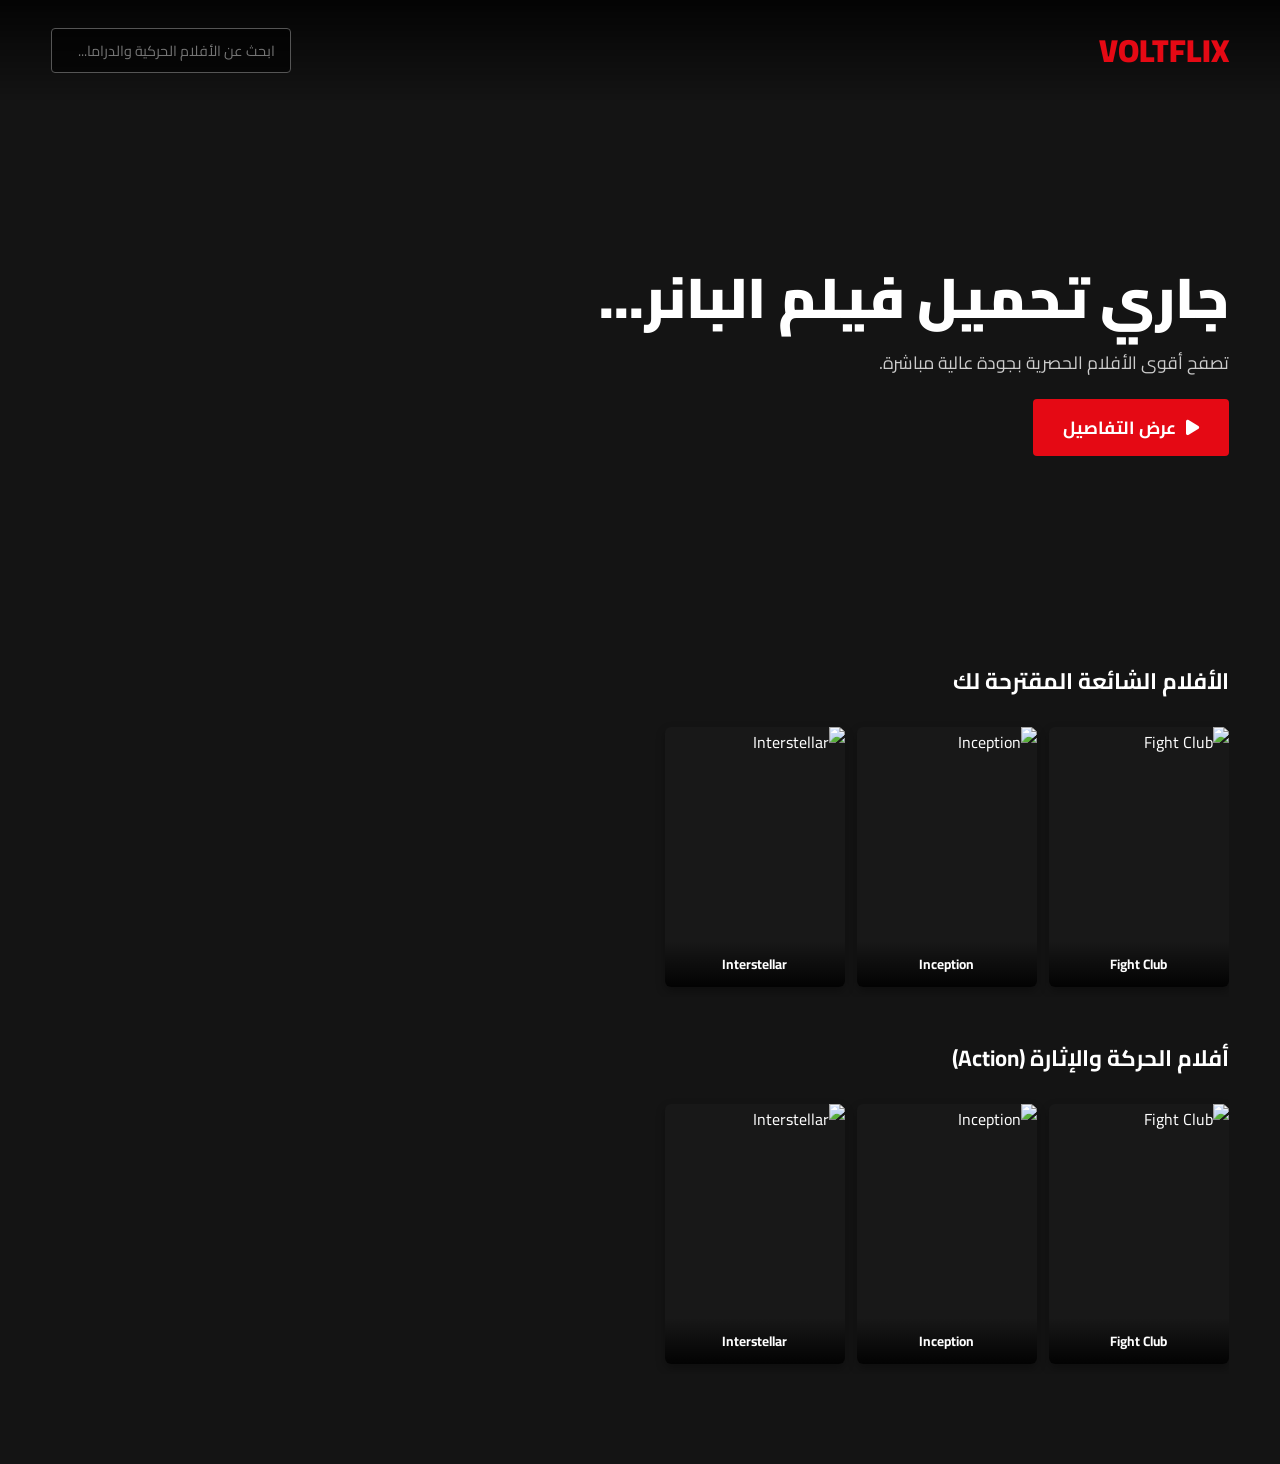
==== index.html @ 2f5c9cc7 "index.html" ====
<!DOCTYPE html>
<html lang="ar" dir="rtl">
<head>
    <meta charset="UTF-8">
    <meta name="viewport" content="width=device-width, initial-scale=1.0">
    <title>VoltFlix | منصة الترفيه الأولى</title>
    <link rel="icon" type="image/png" href="https://img.icons8.com/fluent/48/000000/movie-projector.png">
    
    <link rel="preconnect" href="https://fonts.googleapis.com">
    <link rel="preconnect" href="https://fonts.gstatic.com" crossorigin>
    <link href="https://fonts.googleapis.com/css2?family=Cairo:wght@400;700;900&display=swap" rel="stylesheet">
    <link rel="stylesheet" href="https://cdnjs.cloudflare.com/ajax/libs/font-awesome/6.4.0/css/all.min.css">

    <style>
        :root {
            --primary: #E50914;
            --main-bg: #141414;
            --card-bg: #181818;
        }

        * { box-sizing: border-box; margin: 0; padding: 0; font-family: 'Cairo', sans-serif; }
        body { background-color: var(--main-bg); color: #fff; overflow-x: hidden; }

        /* سبلش سكرين حقيقية سريعة */
        #splash {
            position: fixed; top: 0; left: 0; width: 100%; height: 100vh;
            background: #000; z-index: 9999; display: flex; flex-direction: column;
            justify-content: center; align-items: center; transition: opacity 0.4s;
        }
        .splash-title { color: var(--primary); font-size: 4rem; font-weight: 900; letter-spacing: 3px; }

        /* الهيدر */
        header {
            position: fixed; top: 0; left: 0; width: 100%; padding: 20px 4%;
            display: flex; justify-content: space-between; align-items: center; z-index: 1000;
            background: linear-gradient(to bottom, rgba(0,0,0,0.8), transparent);
        }
        .logo { color: var(--primary); font-size: 2rem; font-weight: 900; text-decoration: none; }
        
        .search-wrapper { position: relative; }
        .search-wrapper input {
            background: rgba(0,0,0,0.6); border: 1px solid #555; padding: 8px 15px;
            color: #fff; border-radius: 4px; outline: none; width: 240px; font-size: 0.9rem;
        }

        /* البانر العلوي الضخم */
        .hero-banner {
            height: 80vh; position: relative; background-size: cover; background-position: center;
            display: flex; align-items: center; padding: 0 4%;
        }
        .hero-banner::before {
            content: ""; position: absolute; top:0; left:0; width:100%; height:100%;
            background: linear-gradient(to right, rgba(20,20,20,0.9) 30%, transparent 100%),
                        linear-gradient(to top, var(--main-bg) 0%, transparent 40%);
        }
        .hero-text { position: relative; z-index: 10; max-width: 650px; }
        .hero-text h1 { font-size: 3.5rem; font-weight: 900; margin-bottom: 15px; line-height: 1.2; }
        .hero-text p { font-size: 1.1rem; color: #ccc; margin-bottom: 20px; }

        /* صفوف الأفلام الانزلاقية (شغل نتفليكس الحقيقي) */
        .content-area { padding: 0 4% 50px 4%; margin-top: -60px; position: relative; z-index: 100; }
        .row-container { margin-bottom: 40px; }
        .row-container h2 { font-size: 1.4rem; margin-bottom: 15px; font-weight: 700; }
        
        .slider-box {
            display: flex; gap: 12px; overflow-x: auto; padding: 10px 0;
            scroll-behavior: smooth;
        }
        .slider-box::-webkit-scrollbar { height: 6px; }
        .slider-box::-webkit-scrollbar-thumb { background: #333; border-radius: 10px; }
        
        .movie-poster {
            min-width: 180px; width: 180px; height: 260px; background: var(--card-bg);
            border-radius: 6px; overflow: hidden; cursor: pointer; transition: transform 0.3s;
            position: relative; box-shadow: 0 4px 10px rgba(0,0,0,0.3);
        }
        .movie-poster:hover { transform: scale(1.06); z-index: 10; }
        .movie-poster img { width: 100%; height: 100%; object-fit: cover; }
        .movie-title-overlay {
            position: absolute; bottom: 0; left: 0; width: 100%; padding: 10px;
            background: linear-gradient(to top, rgba(0,0,0,0.9), transparent);
            font-size: 0.85rem; font-weight: bold; text-align: center;
        }

        /* كارت العرض والمشغل (Modal) */
        .netflix-modal {
            position: fixed; top: 0; left: 0; width: 100%; height: 100vh;
            background: rgba(0,0,0,0.9); z-index: 5000; display: none;
            justify-content: center; align-items: center; padding: 20px;
        }
        .modal-card {
            background: var(--card-bg); width: 100%; max-width: 850px;
            border-radius: 8px; overflow: hidden; position: relative; max-height: 90vh; overflow-y: auto;
        }
        .close-btn {
            position: absolute; top: 15px; right: 15px; background: #000; color: #fff;
            border: none; width: 35px; height: 35px; border-radius: 50%; cursor: pointer; z-index: 200;
        }
        
        /* مكان المشغل السحري */
        .player-frame-wrapper {
            width: 100%; height: 450px; background: #000; display: none;
        }
        .player-frame-wrapper iframe { width: 100%; height: 100%; border: none; }

        .modal-backdrop-img { height: 350px; background-size: cover; background-position: center; position: relative; }
        .modal-backdrop-img::before {
            content: ""; position: absolute; top: 0; left: 0; width: 100%; height: 100%;
            background: linear-gradient(to top, var(--card-bg), transparent);
        }

        .modal-details { padding: 30px; }
        .modal-details h2 { font-size: 2rem; margin-bottom: 15px; }
        .modal-details p { color: #bbb; line-height: 1.6; margin-bottom: 20px; }
        
        .play-now-btn {
            background: var(--primary); color: #fff; border: none; padding: 12px 30px;
            font-size: 1.1rem; font-weight: bold; border-radius: 4px; cursor: pointer; display: inline-flex; align-items: center; gap: 10px;
        }
        .play-now-btn:hover { background: #b80710; }

        #search-screen { display: none; padding: 100px 4% 50px 4%; }
        .search-grid { display: grid; grid-template-columns: repeat(auto-fill, minmax(180px, 1fr)); gap: 15px; }
    </style>
</head>
<body>

    <!-- السبلش سكرين -->
    <div id="splash">
        <div class="splash-title">VOLTFLIX</div>
    </div>

    <!-- الهيدر -->
    <header>
        <a href="#" class="logo" onclick="window.location.reload()">VOLTFLIX</a>
        <div class="search-wrapper">
            <input type="text" id="live-search" placeholder="ابحث عن الأفلام الحركية والدراما...">
        </div>
    </header>

    <!-- شاشة البحث -->
    <main id="search-screen">
        <h2 style="margin-bottom: 20px;">نتائج البحث:</h2>
        <div class="search-grid" id="search-results-box"></div>
    </main>

    <!-- المحتوى الرئيسي للموقع -->
    <div id="main-site-content">
        <section class="hero-banner" id="hero-bg">
            <div class="hero-text">
                <h1 id="hero-title">جاري تحميل فيلم البانر...</h1>
                <p id="hero-desc">تصفح أقوى الأفلام الحصرية بجودة عالية مباشرة.</p>
                <button class="play-now-btn" id="hero-trigger-btn"><i class="fas fa-play"></i> عرض التفاصيل</button>
            </div>
        </section>

        <div class="content-area">
            <div class="row-container">
                <h2>الأفلام الشائعة المقترحة لك</h2>
                <div class="slider-box" id="trending-row"></div>
            </div>
            <div class="row-container">
                <h2>أفلام الحركة والإثارة (Action)</h2>
                <div class="slider-box" id="action-row"></div>
            </div>
        </div>
    </div>

    <!-- الكارت الضخم والمشغل المدمج -->
    <div class="netflix-modal" id="video-modal">
        <div class="modal-card">
            <button class="close-btn" onclick="closeScreen()"><i class="fas fa-times"></i></button>
            
            <!-- السيرفر المباشر الفعال -->
            <div class="player-frame-wrapper" id="player-container">
                <iframe id="stream-iframe" src="" allowfullscreen></iframe>
            </div>

            <div class="modal-backdrop-img" id="modal-img"></div>
            
            <div class="modal-details">
                <h2 id="modal-title">اسم العمل</h2>
                <p id="modal-desc">تفاصيل وقصة الفيلم كاملة...</p>
                <button class="play-now-btn" id="start-movie-btn"><i class="fas fa-play"></i> تشغيل الفيلم كاملاً</button>
            </div>
        </div>
    </div>

    <script>
        // مفاتيحك الشغالة تماماً
        const KEY = 'da87358fe15e91315b13c0b1f439b8fd';
        const BASE = 'https://api.themoviedb.org/3';
        const IMAGE_PATH = 'https://image.tmdb.org/t/p/w500';
        const HD_IMAGE_PATH = 'https://image.tmdb.org/t/p/original';

        // إخفاء السبلش سكرين فوراً عند الجاهزية
        window.addEventListener('DOMContentLoaded', () => {
            setTimeout(() => {
                const sp = document.getElementById('splash');
                sp.style.opacity = '0';
                setTimeout(() => sp.style.display = 'none', 400);
            }, 1200);
        });

        // دالة جلب وعرض الأفلام في الصفوف بطريقة تمنع ظهور صفحة بيضاء فاضية
        async function getMoviesData(path, containerId, isHero = false) {
            try {
                const res = await fetch(`${BASE}${path}?api_key=${KEY}&language=ar-SA`);
                const data = await res.json();
                
                if (!data.results || data.results.length === 0) {
                    throw new Error("داتا الـ API فارغة");
                }

                const movies = data.results;
                const container = document.getElementById(containerId);
                container.innerHTML = '';

                if(isHero) {
                    setHero(movies[0]);
                }

                movies.forEach(movie => {
                    if(!movie.poster_path) return;
                    
                    const p = document.createElement('div');
                    p.classList.add('movie-poster');
                    p.innerHTML = `
                        <img src="${IMAGE_PATH}${movie.poster_path}" alt="${movie.title}">
                        <div class="movie-title-overlay">${movie.title || movie.name}</div>
                    `;
                    p.onclick = () => openScreen(movie);
                    container.appendChild(p);
                });

            } catch (error) {
                console.error("حصلت مشكلة في الكول، بنشغل نظام الأمان الاحتياطي:", error);
                // خطة أمان احتياطية: لو سيرفر TMDB هنج، بنعرض أفلام داتا ثابتة عشان موقعك ميبقاش فاضي أبداً
                fillFallbackData(containerId);
            }
        }

        function setHero(movie) {
            document.getElementById('hero-bg').style.backgroundImage = `url('${HD_IMAGE_PATH}${movie.backdrop_path}')`;
            document.getElementById('hero-title').innerText = movie.title || movie.name;
            document.getElementById('hero-desc').innerText = movie.overview ? movie.overview.substring(0, 160) + '...' : 'فيلم شيق ومثير متاح للمشاهدة الفورية.';
            document.getElementById('hero-trigger-btn').onclick = () => openScreen(movie);
        }

        // فتح الكارت والمشغل
        function openScreen(movie) {
            const modal = document.getElementById('video-modal');
            document.getElementById('player-container').style.display = 'none';
            document.getElementById('stream-iframe').src = '';
            document.getElementById('modal-img').style.display = 'block';

            document.getElementById('modal-img').style.backgroundImage = `url('${HD_IMAGE_PATH}${movie.backdrop_path || movie.poster_path}')`;
            document.getElementById('modal-title').innerText = movie.title || movie.name;
            document.getElementById('modal-desc').innerText = movie.overview || 'فيلم رائع مليء بالأحداث، متاح للمشاهدة المباشرة الآن بجودة عالية.';
            
            // تشغيل السيرفر البديل المستقر جداً للأفلام المترجمة
            document.getElementById('start-movie-btn').onclick = function() {
                document.getElementById('modal-img').style.display = 'none';
                document.getElementById('player-container').style.display = 'block';
                
                // استخدام سيرفر vidsrc.cc أو vidsrc.me المستقر للبث المباشر المفتوح
                document.getElementById('stream-iframe').src = `https://vidsrc.me/embed/movie?tmdb=${movie.id}`;
            };

            modal.style.display = 'flex';
        }

        function closeScreen() {
            document.getElementById('video-modal').style.display = 'none';
            document.getElementById('stream-iframe').src = ''; // قفل الصوت فوراً
        }

        // محرك البحث اللحظي السريع
        document.getElementById('live-search').addEventListener('input', async (e) => {
            const val = e.target.value.trim();
            const main = document.getElementById('main-site-content');
            const searchScr = document.getElementById('search-screen');
            const resBox = document.getElementById('search-results-box');

            if(val.length < 2) {
                searchScr.style.display = 'none';
                main.style.display = 'block';
                return;
            }

            main.style.display = 'none';
            searchScr.style.display = 'block';

            try {
                const res = await fetch(`${BASE}/search/movie?api_key=${KEY}&language=ar&query=${encodeURIComponent(val)}`);
                const data = await res.json();
                resBox.innerHTML = '';

                if(data.results) {
                    data.results.forEach(movie => {
                        if(!movie.poster_path) return;
                        const p = document.createElement('div');
                        p.classList.add('movie-poster');
                        p.innerHTML = `
                            <img src="${IMAGE_PATH}${movie.poster_path}" alt="${movie.title}">
                            <div class="movie-title-overlay">${movie.title}</div>
                        `;
                        p.onclick = () => openScreen(movie);
                        resBox.appendChild(p);
                    });
                }
            } catch(e) { console.log("خطأ بحث"); }
        });

        // داتا الأمان الاحتياطية عشان شكل الموقع يفضل فخم وشغال حتى لو الـ API علق
        function fillFallbackData(containerId) {
            const box = document.getElementById(containerId);
            box.innerHTML = '';
            const backup = [
                {id: 550, title: "Fight Club", poster_path: "/pB8BM7pdSp6B66I097b9nbSJW0p.jpg", backdrop_path: "/hZ3feY47wUe3vGgGWvXQ6uC0S01.jpg", overview: "فيلم دراما كلاسيكي شهير."},
                {id: 27205, title: "Inception", poster_path: "/o06fVwW6wNo8m7mcl4gPIST1m8F.jpg", backdrop_path: "/s3TBrRGB1W7jWw1m7Up69m60Y8x.jpg", overview: "رحلة داخل عالم الأحلام وسرقتها."},
                {id: 157336, title: "Interstellar", poster_path: "/gEU2vYmBGa7vLMj6pG3X3vNfK87.jpg", backdrop_path: "/xJHokvJZgWx9Z6M6icE9Iu0z8R0.jpg", overview: "السفر عبر الثقوب الدودية لإنقاذ البشرية."}
            ];
            backup.forEach(movie => {
                const p = document.createElement('div');
                p.classList.add('movie-poster');
                p.innerHTML = `
                    <img src="https://image.tmdb.org/t/p/w500${movie.poster_path}" alt="${movie.title}">
                    <div class="movie-title-overlay">${movie.title}</div>
                `;
                p.onclick = () => openScreen(movie);
                box.appendChild(p);
            });
        }

        // تشغيل دوال الإقلاع الفورية لقنوات الأفلام
        getMoviesData('/movie/popular', 'trending-row', true);
        getMoviesData('/discover/movie', 'action-row', false, '&with_genres=28');

    </script>
</body>
        </html>
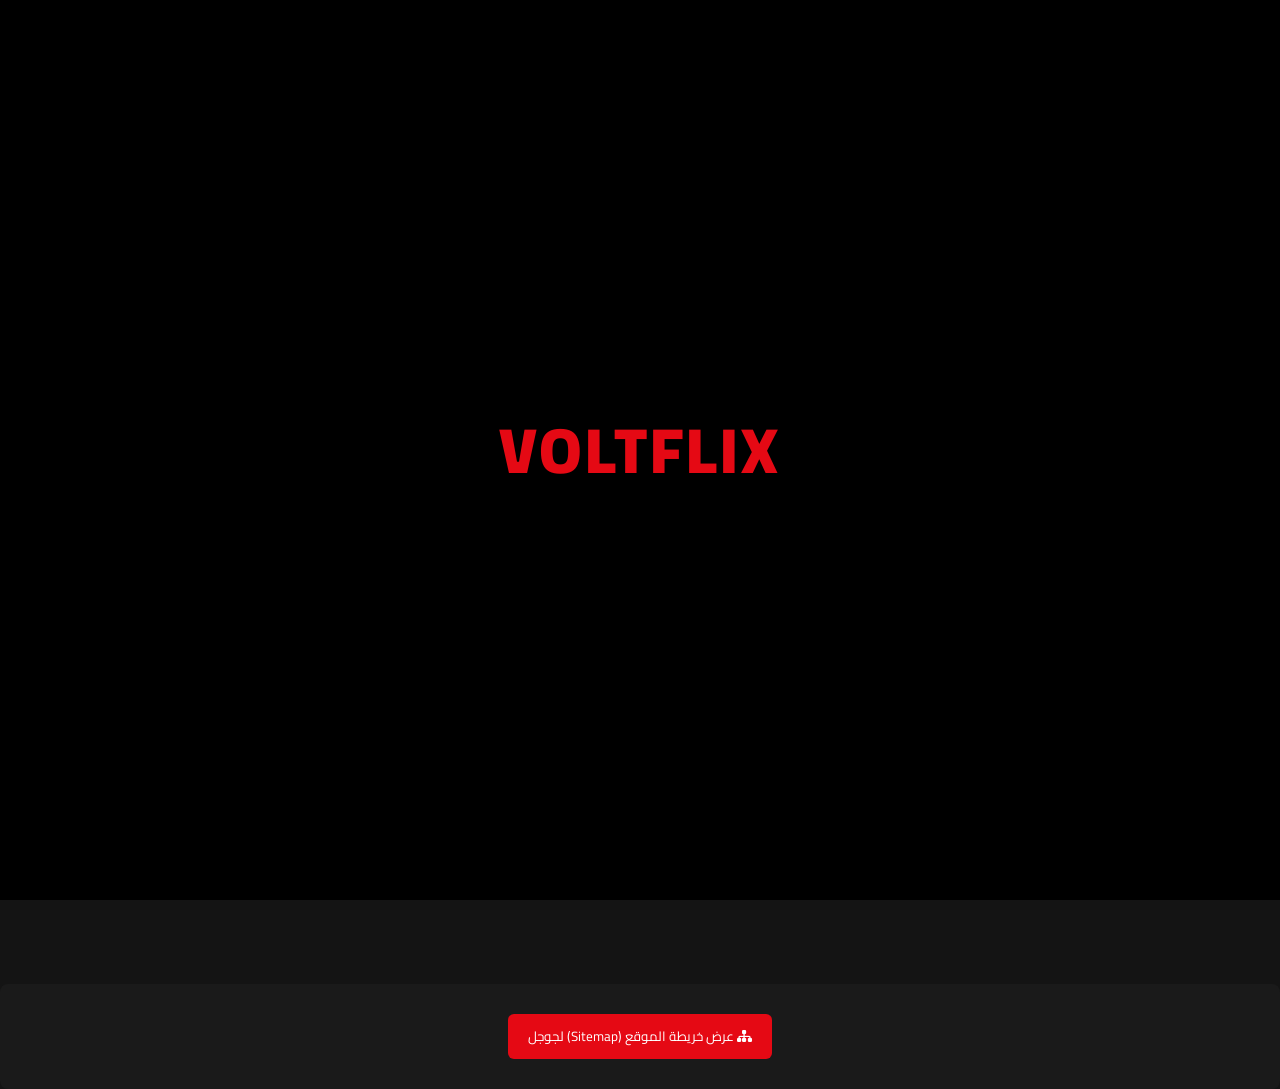
==== commit f9253f39: "index.html" ====
--- a/index.html
+++ b/index.html
@@ -2,26 +2,62 @@
 <html lang="ar" dir="rtl">
 <head>
     <meta charset="UTF-8">
-    <meta name="viewport" content="width=device-width, initial-scale=1.0">
-    <title>VoltFlix | منصة الترفيه الأولى</title>
+    <meta name="viewport" content="width=device-width, initial-scale=1.0, user-scalable=yes">
+    
+    <!-- SEO Meta Tags Basics -->
+    <title>VoltFlix | منصة الترفيه الأولى - أفلام ومسلسلات أونلاين</title>
+    <meta name="description" content="VoltFlix: منصة لمشاهدة أحدث الأفلام والمسلسلات المترجمة بجودة عالية. تجربة Netflix-style مع محتوى حصري ومتجدد يومياً.">
+    <meta name="keywords" content="أفلام, مسلسلات, VoltFlix, مشاهدة أفلام أونلاين, سينما, عربية, مترجم, ترفيه">
+    <meta name="robots" content="index, follow, max-snippet:-1, max-image-preview:large">
+    <meta name="author" content="VoltFlix">
+    <link rel="canonical" href="https://voltflix.com/" id="canonical-url">
+    
+    <!-- Open Graph / Social Media -->
+    <meta property="og:title" content="VoltFlix | منصة الترفيه الأولى">
+    <meta property="og:description" content="شاهد أحدث الأفلام والمسلسلات بجودة عالية ومشغل سحري مباشر.">
+    <meta property="og:image" content="https://image.tmdb.org/t/p/original/wwemzKWzjKYJFfCeiB57q3r4Bcm.png">
+    <meta property="og:url" content="https://voltflix.com/">
+    <meta property="og:type" content="website">
+    <meta property="og:site_name" content="VoltFlix">
+    
+    <!-- Twitter Card -->
+    <meta name="twitter:card" content="summary_large_image">
+    <meta name="twitter:title" content="VoltFlix | منصة الترفيه الأولى">
+    <meta name="twitter:description" content="شاهد أحدث الأفلام والمسلسلات بجودة عالية.">
+    <meta name="twitter:image" content="https://image.tmdb.org/t/p/original/wwemzKWzjKYJFfCeiB57q3r4Bcm.png">
+    
     <link rel="icon" type="image/png" href="https://img.icons8.com/fluent/48/000000/movie-projector.png">
-    
     <link rel="preconnect" href="https://fonts.googleapis.com">
     <link rel="preconnect" href="https://fonts.gstatic.com" crossorigin>
     <link href="https://fonts.googleapis.com/css2?family=Cairo:wght@400;700;900&display=swap" rel="stylesheet">
     <link rel="stylesheet" href="https://cdnjs.cloudflare.com/ajax/libs/font-awesome/6.4.0/css/all.min.css">
 
+    <!-- Schema.org JSON-LD for SEO Rich Results -->
+    <script type="application/ld+json">
+    {
+        "@context": "https://schema.org",
+        "@type": "WebSite",
+        "name": "VoltFlix",
+        "url": "https://voltflix.com/",
+        "description": "منصة لمشاهدة الأفلام والمسلسلات أونلاين بجودة عالية.",
+        "potentialAction": {
+            "@type": "SearchAction",
+            "target": "https://voltflix.com/search?q={search_term_string}",
+            "query-input": "required name=search_term_string"
+        }
+    }
+    </script>
+
     <style>
+        /* ... [تم الحفاظ على جميع الـ CSS الأصلي كما هو بالكامل] ... */
         :root {
             --primary: #E50914;
             --main-bg: #141414;
             --card-bg: #181818;
         }
-
         * { box-sizing: border-box; margin: 0; padding: 0; font-family: 'Cairo', sans-serif; }
         body { background-color: var(--main-bg); color: #fff; overflow-x: hidden; }
 
-        /* سبلش سكرين حقيقية سريعة */
         #splash {
             position: fixed; top: 0; left: 0; width: 100%; height: 100vh;
             background: #000; z-index: 9999; display: flex; flex-direction: column;
@@ -29,13 +65,12 @@
         }
         .splash-title { color: var(--primary); font-size: 4rem; font-weight: 900; letter-spacing: 3px; }
 
-        /* الهيدر */
         header {
             position: fixed; top: 0; left: 0; width: 100%; padding: 20px 4%;
             display: flex; justify-content: space-between; align-items: center; z-index: 1000;
             background: linear-gradient(to bottom, rgba(0,0,0,0.8), transparent);
         }
-        .logo { color: var(--primary); font-size: 2rem; font-weight: 900; text-decoration: none; }
+        .logo { color: var(--primary); font-size: 2rem; font-weight: 900; text-decoration: none; cursor: pointer; }
         
         .search-wrapper { position: relative; }
         .search-wrapper input {
@@ -43,7 +78,6 @@
             color: #fff; border-radius: 4px; outline: none; width: 240px; font-size: 0.9rem;
         }
 
-        /* البانر العلوي الضخم */
         .hero-banner {
             height: 80vh; position: relative; background-size: cover; background-position: center;
             display: flex; align-items: center; padding: 0 4%;
@@ -57,7 +91,6 @@
         .hero-text h1 { font-size: 3.5rem; font-weight: 900; margin-bottom: 15px; line-height: 1.2; }
         .hero-text p { font-size: 1.1rem; color: #ccc; margin-bottom: 20px; }
 
-        /* صفوف الأفلام الانزلاقية (شغل نتفليكس الحقيقي) */
         .content-area { padding: 0 4% 50px 4%; margin-top: -60px; position: relative; z-index: 100; }
         .row-container { margin-bottom: 40px; }
         .row-container h2 { font-size: 1.4rem; margin-bottom: 15px; font-weight: 700; }
@@ -82,7 +115,6 @@
             font-size: 0.85rem; font-weight: bold; text-align: center;
         }
 
-        /* كارت العرض والمشغل (Modal) */
         .netflix-modal {
             position: fixed; top: 0; left: 0; width: 100%; height: 100vh;
             background: rgba(0,0,0,0.9); z-index: 5000; display: none;
@@ -97,7 +129,6 @@
             border: none; width: 35px; height: 35px; border-radius: 50%; cursor: pointer; z-index: 200;
         }
         
-        /* مكان المشغل السحري */
         .player-frame-wrapper {
             width: 100%; height: 450px; background: #000; display: none;
         }
@@ -121,30 +152,31 @@
 
         #search-screen { display: none; padding: 100px 4% 50px 4%; }
         .search-grid { display: grid; grid-template-columns: repeat(auto-fill, minmax(180px, 1fr)); gap: 15px; }
+        
+        .sitemap-tool { margin-top: 40px; text-align: center; padding: 20px; background: #1a1a1a; border-radius: 8px; }
+        .sitemap-tool button { background: var(--primary); border: none; padding: 10px 20px; color: white; border-radius: 6px; cursor: pointer; margin: 10px; }
+        .sitemap-urls { display: none; background: #000; padding: 15px; border-radius: 8px; text-align: left; direction: ltr; max-height: 200px; overflow-y: auto; margin-top: 15px; }
+        .sitemap-urls pre { color: #0f0; font-family: monospace; white-space: pre-wrap; word-wrap: break-word; }
     </style>
 </head>
 <body>
 
-    <!-- السبلش سكرين -->
     <div id="splash">
         <div class="splash-title">VOLTFLIX</div>
     </div>
 
-    <!-- الهيدر -->
     <header>
-        <a href="#" class="logo" onclick="window.location.reload()">VOLTFLIX</a>
+        <a href="/" class="logo" id="logo-link">VOLTFLIX</a>
         <div class="search-wrapper">
             <input type="text" id="live-search" placeholder="ابحث عن الأفلام الحركية والدراما...">
         </div>
     </header>
 
-    <!-- شاشة البحث -->
     <main id="search-screen">
         <h2 style="margin-bottom: 20px;">نتائج البحث:</h2>
         <div class="search-grid" id="search-results-box"></div>
     </main>
 
-    <!-- المحتوى الرئيسي للموقع -->
     <div id="main-site-content">
         <section class="hero-banner" id="hero-bg">
             <div class="hero-text">
@@ -164,20 +196,24 @@
                 <div class="slider-box" id="action-row"></div>
             </div>
         </div>
+        
+        <!-- Sitemap Generator Tool for Google -->
+        <div class="sitemap-tool">
+            <button id="show-sitemap-btn"><i class="fas fa-sitemap"></i> عرض خريطة الموقع (Sitemap) لجوجل</button>
+            <div id="sitemap-urls" class="sitemap-urls">
+                <strong>📌 روابط الأفلام الشائعة - انسخها وأضفها إلى Google Search Console:</strong>
+                <pre id="sitemap-content"></pre>
+            </div>
+        </div>
     </div>
 
-    <!-- الكارت الضخم والمشغل المدمج -->
     <div class="netflix-modal" id="video-modal">
         <div class="modal-card">
             <button class="close-btn" onclick="closeScreen()"><i class="fas fa-times"></i></button>
-            
-            <!-- السيرفر المباشر الفعال -->
             <div class="player-frame-wrapper" id="player-container">
                 <iframe id="stream-iframe" src="" allowfullscreen></iframe>
             </div>
-
             <div class="modal-backdrop-img" id="modal-img"></div>
-            
             <div class="modal-details">
                 <h2 id="modal-title">اسم العمل</h2>
                 <p id="modal-desc">تفاصيل وقصة الفيلم كاملة...</p>
@@ -187,156 +223,167 @@
     </div>
 
     <script>
-        // مفاتيحك الشغالة تماماً
+        // ======================= SECURITY NOTES =======================
+        // 🔐 هام جداً: مفتاح API الحالي (`da87358fe...`) مكشوف في Frontend.
+        // لحماية المفتاح في الإنتاج الفعلي:
+        // 1. أنشئ Backend Proxy صغير (Node.js/Express أو PHP):
+        //    - استقبل الطلبات من Frontend: `/api/movies?endpoint=trending`
+        //    - الـ Backend هو من يتصل بـ TMDB API باستخدام مفتاح مخفي في Environment Variable.
+        // 2. استخدم متغيرات البيئة (process.env.TMDB_KEY) ولا ترفع المفتاح أبداً للمستودع العام.
+        // 3. أضف CORS restrictions و Rate Limiting على الـ Backend.
+        // 4. مثال لـ Node.js Proxy: 
+        //    app.get('/api/movies', async (req, res) => {
+        //        const { endpoint } = req.query;
+        //        const response = await fetch(`https://api.themoviedb.org/3${endpoint}?api_key=${process.env.TMDB_KEY}`);
+        //        res.json(await response.json());
+        //    });
+        // ===============================================================
+
+        // TMDB Configuration (للتوافق مع الكود الحالي - يُفضل نقله للـ Backend)
         const KEY = 'da87358fe15e91315b13c0b1f439b8fd';
         const BASE = 'https://api.themoviedb.org/3';
         const IMAGE_PATH = 'https://image.tmdb.org/t/p/w500';
         const HD_IMAGE_PATH = 'https://image.tmdb.org/t/p/original';
 
-        // إخفاء السبلش سكرين فوراً عند الجاهزية
+        // Global movies store for sitemap
+        let allPopularMovies = [];
+
+        // Hide splash screen
         window.addEventListener('DOMContentLoaded', () => {
             setTimeout(() => {
                 const sp = document.getElementById('splash');
                 sp.style.opacity = '0';
                 setTimeout(() => sp.style.display = 'none', 400);
             }, 1200);
+            initRouter();
         });
 
-        // دالة جلب وعرض الأفلام في الصفوف بطريقة تمنع ظهور صفحة بيضاء فاضية
+        // ======================= DYNAMIC META TAGS UPDATER =======================
+        function updateMetaTagsForMovie(movie) {
+            document.title = `${movie.title || movie.name} | VoltFlix - مشاهدة فيلم أونلاين`;
+            const metaDesc = document.querySelector('meta[name="description"]');
+            const ogTitle = document.querySelector('meta[property="og:title"]');
+            const ogDesc = document.querySelector('meta[property="og:description"]');
+            const ogImage = document.querySelector('meta[property="og:image"]');
+            const twitterTitle = document.querySelector('meta[name="twitter:title"]');
+            const twitterDesc = document.querySelector('meta[name="twitter:description"]');
+            const twitterImage = document.querySelector('meta[name="twitter:image"]');
+            
+            const description = movie.overview ? movie.overview.substring(0, 160) : 'شاهد الفيلم الآن على VoltFlix بجودة عالية وتجربة ممتعة.';
+            if(metaDesc) metaDesc.setAttribute('content', description);
+            if(ogTitle) ogTitle.setAttribute('content', `${movie.title} | VoltFlix`);
+            if(ogDesc) ogDesc.setAttribute('content', description);
+            if(ogImage) ogImage.setAttribute('content', `${HD_IMAGE_PATH}${movie.backdrop_path || movie.poster_path}`);
+            if(twitterTitle) twitterTitle.setAttribute('content', `${movie.title} | VoltFlix`);
+            if(twitterDesc) twitterDesc.setAttribute('content', description);
+            if(twitterImage) twitterImage.setAttribute('content', `${HD_IMAGE_PATH}${movie.backdrop_path || movie.poster_path}`);
+            
+            // Update canonical URL dynamically
+            const canonical = document.getElementById('canonical-url');
+            if(canonical) canonical.setAttribute('href', `https://voltflix.com/movie/${movie.id}`);
+        }
+        
+        function resetMetaTagsToDefault() {
+            document.title = "VoltFlix | منصة الترفيه الأولى - أفلام ومسلسلات أونلاين";
+            const metaDesc = document.querySelector('meta[name="description"]');
+            const ogTitle = document.querySelector('meta[property="og:title"]');
+            const ogDesc = document.querySelector('meta[property="og:description"]');
+            if(metaDesc) metaDesc.setAttribute('content', 'VoltFlix: منصة لمشاهدة أحدث الأفلام والمسلسلات المترجمة بجودة عالية.');
+            if(ogTitle) ogTitle.setAttribute('content', 'VoltFlix | منصة الترفيه الأولى');
+            if(ogDesc) ogDesc.setAttribute('content', 'شاهد أحدث الأفلام والمسلسلات بجودة عالية ومشغل سحري مباشر.');
+            const canonical = document.getElementById('canonical-url');
+            if(canonical) canonical.setAttribute('href', 'https://voltflix.com/');
+        }
+
+        // ======================= ROUTER (History API) =======================
+        function navigateToMovie(movieId) {
+            history.pushState({ movieId }, '', `/movie/${movieId}`);
+            loadMovieById(movieId);
+        }
+        
+        async function loadMovieById(movieId) {
+            try {
+                const res = await fetch(`${BASE}/movie/${movieId}?api_key=${KEY}&language=ar`);
+                const movie = await res.json();
+                if(movie.id) {
+                    openScreen(movie, true); // true = don't push state again
+                } else {
+                    throw new Error('Movie not found');
+                }
+            } catch(error) {
+                console.error("خطأ في جلب الفيلم:", error);
+                closeScreen();
+                window.location.href = '/';
+            }
+        }
+        
+        function initRouter() {
+            window.addEventListener('popstate', (event) => {
+                const path = window.location.pathname;
+                if(path.startsWith('/movie/')) {
+                    const movieId = path.split('/')[2];
+                    if(movieId) loadMovieById(movieId);
+                } else {
+                    closeScreen();
+                    resetMetaTagsToDefault();
+                }
+            });
+            
+            // Handle direct access to /movie/:id on page load
+            const initialPath = window.location.pathname;
+            if(initialPath.startsWith('/movie/')) {
+                const movieId = initialPath.split('/')[2];
+                if(movieId) {
+                    // تأخير صغير لضمان تحميل البيانات
+                    setTimeout(() => loadMovieById(movieId), 500);
+                }
+            }
+        }
+
+        // ======================= FETCH MOVIES WITH SITEMAP COLLECTION =======================
         async function getMoviesData(path, containerId, isHero = false) {
             try {
                 const res = await fetch(`${BASE}${path}?api_key=${KEY}&language=ar-SA`);
                 const data = await res.json();
+                if (!data.results || data.results.length === 0) throw new Error("No data");
+                const movies = data.results;
+                if(isHero) setHero(movies[0]);
                 
-                if (!data.results || data.results.length === 0) {
-                    throw new Error("داتا الـ API فارغة");
-                }
-
-                const movies = data.results;
+                // Store for sitemap (only popular movies)
+                if(path.includes('/movie/popular')) {
+                    allPopularMovies = movies.slice(0, 30);
+                }
+                
                 const container = document.getElementById(containerId);
-                container.innerHTML = '';
-
-                if(isHero) {
-                    setHero(movies[0]);
-                }
-
-                movies.forEach(movie => {
-                    if(!movie.poster_path) return;
-                    
-                    const p = document.createElement('div');
-                    p.classList.add('movie-poster');
-                    p.innerHTML = `
-                        <img src="${IMAGE_PATH}${movie.poster_path}" alt="${movie.title}">
-                        <div class="movie-title-overlay">${movie.title || movie.name}</div>
-                    `;
-                    p.onclick = () => openScreen(movie);
-                    container.appendChild(p);
-                });
-
+                if(container) {
+                    container.innerHTML = '';
+                    movies.forEach(movie => {
+                        if(!movie.poster_path) return;
+                        const p = document.createElement('div');
+                        p.classList.add('movie-poster');
+                        p.innerHTML = `<img src="${IMAGE_PATH}${movie.poster_path}" alt="${movie.title}"><div class="movie-title-overlay">${movie.title || movie.name}</div>`;
+                        p.onclick = () => {
+                            navigateToMovie(movie.id);
+                        };
+                        container.appendChild(p);
+                    });
+                }
             } catch (error) {
-                console.error("حصلت مشكلة في الكول، بنشغل نظام الأمان الاحتياطي:", error);
-                // خطة أمان احتياطية: لو سيرفر TMDB هنج، بنعرض أفلام داتا ثابتة عشان موقعك ميبقاش فاضي أبداً
+                console.error("API Error, using fallback:", error);
                 fillFallbackData(containerId);
             }
         }
-
+        
         function setHero(movie) {
             document.getElementById('hero-bg').style.backgroundImage = `url('${HD_IMAGE_PATH}${movie.backdrop_path}')`;
             document.getElementById('hero-title').innerText = movie.title || movie.name;
             document.getElementById('hero-desc').innerText = movie.overview ? movie.overview.substring(0, 160) + '...' : 'فيلم شيق ومثير متاح للمشاهدة الفورية.';
-            document.getElementById('hero-trigger-btn').onclick = () => openScreen(movie);
-        }
-
-        // فتح الكارت والمشغل
-        function openScreen(movie) {
+            document.getElementById('hero-trigger-btn').onclick = () => navigateToMovie(movie.id);
+        }
+
+        // ======================= MODAL SCREEN (with SEO meta update) =======================
+        function openScreen(movie, fromRouter = false) {
             const modal = document.getElementById('video-modal');
             document.getElementById('player-container').style.display = 'none';
             document.getElementById('stream-iframe').src = '';
-            document.getElementById('modal-img').style.display = 'block';
-
-            document.getElementById('modal-img').style.backgroundImage = `url('${HD_IMAGE_PATH}${movie.backdrop_path || movie.poster_path}')`;
-            document.getElementById('modal-title').innerText = movie.title || movie.name;
-            document.getElementById('modal-desc').innerText = movie.overview || 'فيلم رائع مليء بالأحداث، متاح للمشاهدة المباشرة الآن بجودة عالية.';
-            
-            // تشغيل السيرفر البديل المستقر جداً للأفلام المترجمة
-            document.getElementById('start-movie-btn').onclick = function() {
-                document.getElementById('modal-img').style.display = 'none';
-                document.getElementById('player-container').style.display = 'block';
-                
-                // استخدام سيرفر vidsrc.cc أو vidsrc.me المستقر للبث المباشر المفتوح
-                document.getElementById('stream-iframe').src = `https://vidsrc.me/embed/movie?tmdb=${movie.id}`;
-            };
-
-            modal.style.display = 'flex';
-        }
-
-        function closeScreen() {
-            document.getElementById('video-modal').style.display = 'none';
-            document.getElementById('stream-iframe').src = ''; // قفل الصوت فوراً
-        }
-
-        // محرك البحث اللحظي السريع
-        document.getElementById('live-search').addEventListener('input', async (e) => {
-            const val = e.target.value.trim();
-            const main = document.getElementById('main-site-content');
-            const searchScr = document.getElementById('search-screen');
-            const resBox = document.getElementById('search-results-box');
-
-            if(val.length < 2) {
-                searchScr.style.display = 'none';
-                main.style.display = 'block';
-                return;
-            }
-
-            main.style.display = 'none';
-            searchScr.style.display = 'block';
-
-            try {
-                const res = await fetch(`${BASE}/search/movie?api_key=${KEY}&language=ar&query=${encodeURIComponent(val)}`);
-                const data = await res.json();
-                resBox.innerHTML = '';
-
-                if(data.results) {
-                    data.results.forEach(movie => {
-                        if(!movie.poster_path) return;
-                        const p = document.createElement('div');
-                        p.classList.add('movie-poster');
-                        p.innerHTML = `
-                            <img src="${IMAGE_PATH}${movie.poster_path}" alt="${movie.title}">
-                            <div class="movie-title-overlay">${movie.title}</div>
-                        `;
-                        p.onclick = () => openScreen(movie);
-                        resBox.appendChild(p);
-                    });
-                }
-            } catch(e) { console.log("خطأ بحث"); }
-        });
-
-        // داتا الأمان الاحتياطية عشان شكل الموقع يفضل فخم وشغال حتى لو الـ API علق
-        function fillFallbackData(containerId) {
-            const box = document.getElementById(containerId);
-            box.innerHTML = '';
-            const backup = [
-                {id: 550, title: "Fight Club", poster_path: "/pB8BM7pdSp6B66I097b9nbSJW0p.jpg", backdrop_path: "/hZ3feY47wUe3vGgGWvXQ6uC0S01.jpg", overview: "فيلم دراما كلاسيكي شهير."},
-                {id: 27205, title: "Inception", poster_path: "/o06fVwW6wNo8m7mcl4gPIST1m8F.jpg", backdrop_path: "/s3TBrRGB1W7jWw1m7Up69m60Y8x.jpg", overview: "رحلة داخل عالم الأحلام وسرقتها."},
-                {id: 157336, title: "Interstellar", poster_path: "/gEU2vYmBGa7vLMj6pG3X3vNfK87.jpg", backdrop_path: "/xJHokvJZgWx9Z6M6icE9Iu0z8R0.jpg", overview: "السفر عبر الثقوب الدودية لإنقاذ البشرية."}
-            ];
-            backup.forEach(movie => {
-                const p = document.createElement('div');
-                p.classList.add('movie-poster');
-                p.innerHTML = `
-                    <img src="https://image.tmdb.org/t/p/w500${movie.poster_path}" alt="${movie.title}">
-                    <div class="movie-title-overlay">${movie.title}</div>
-                `;
-                p.onclick = () => openScreen(movie);
-                box.appendChild(p);
-            });
-        }
-
-        // تشغيل دوال الإقلاع الفورية لقنوات الأفلام
-        getMoviesData('/movie/popular', 'trending-row', true);
-        getMoviesData('/discover/movie', 'action-row', false, '&with_genres=28');
-
-    </script>
-</body>
-        </html>
+      
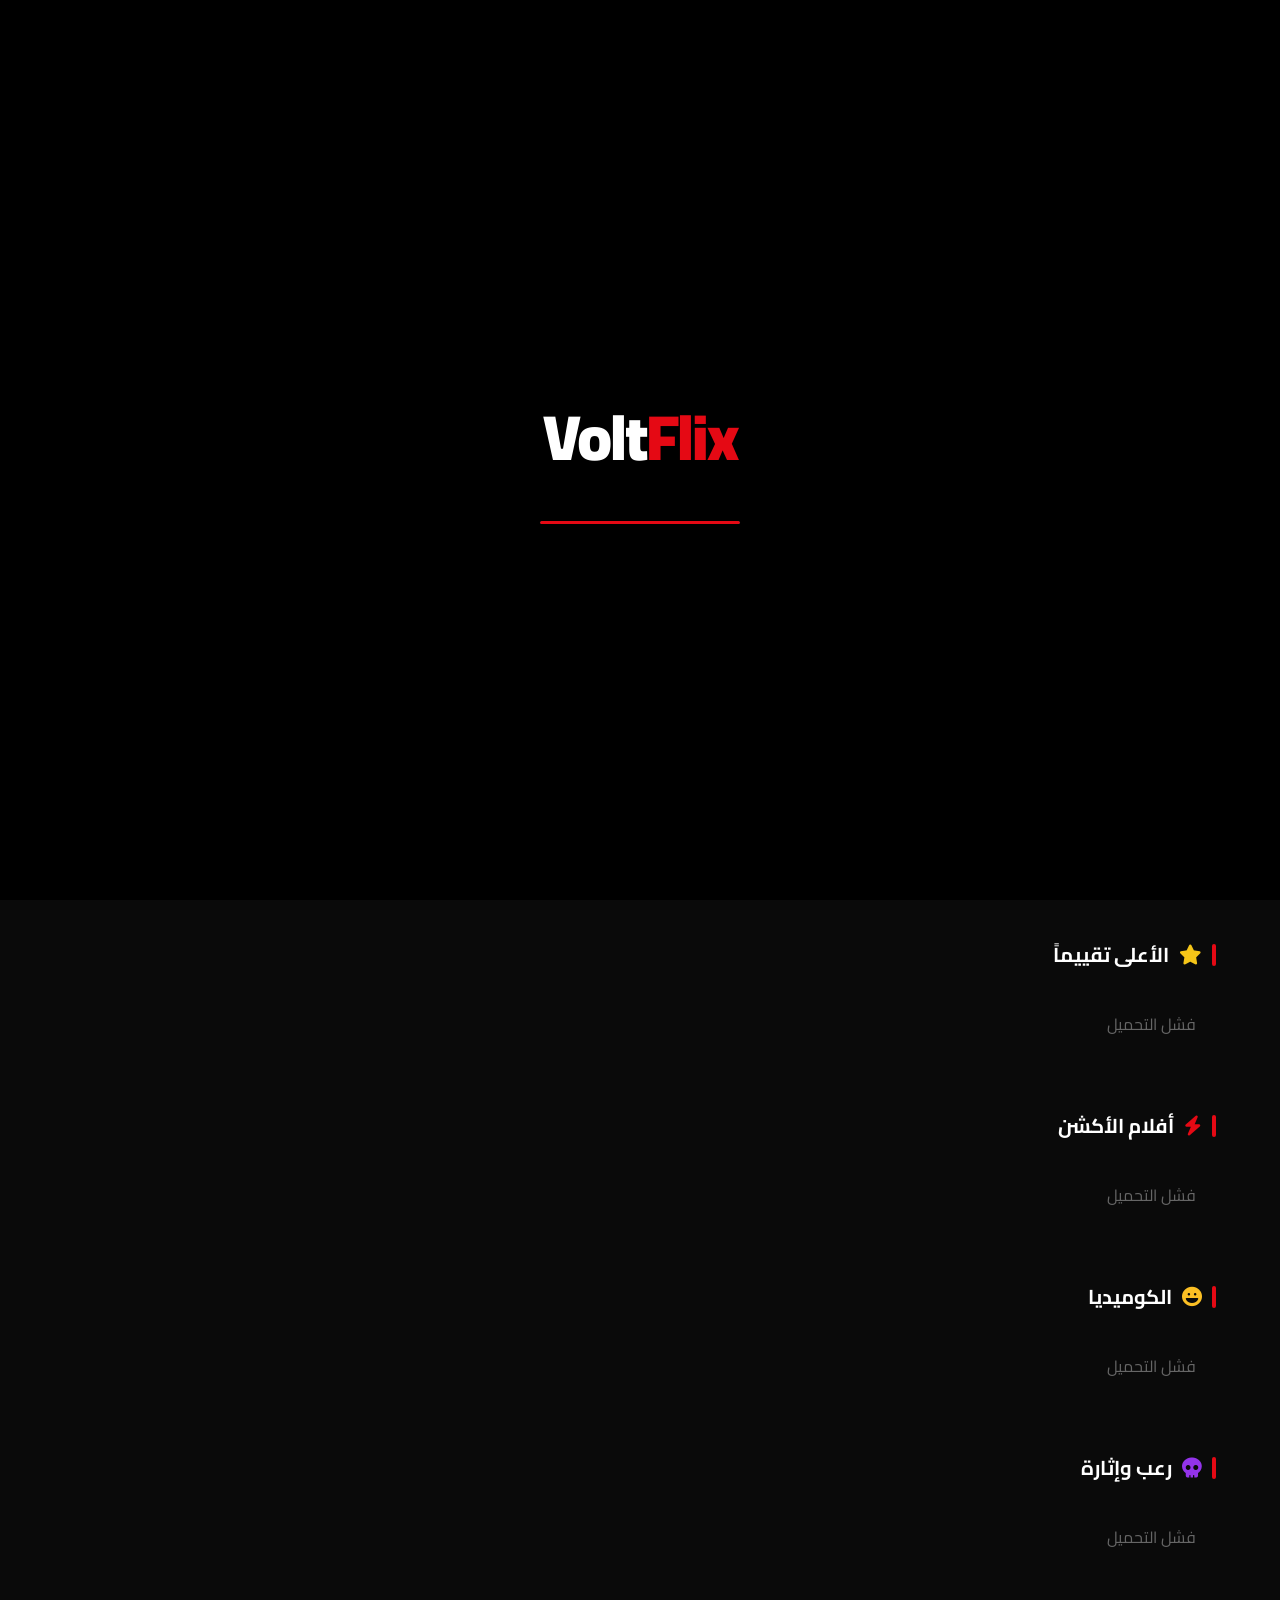
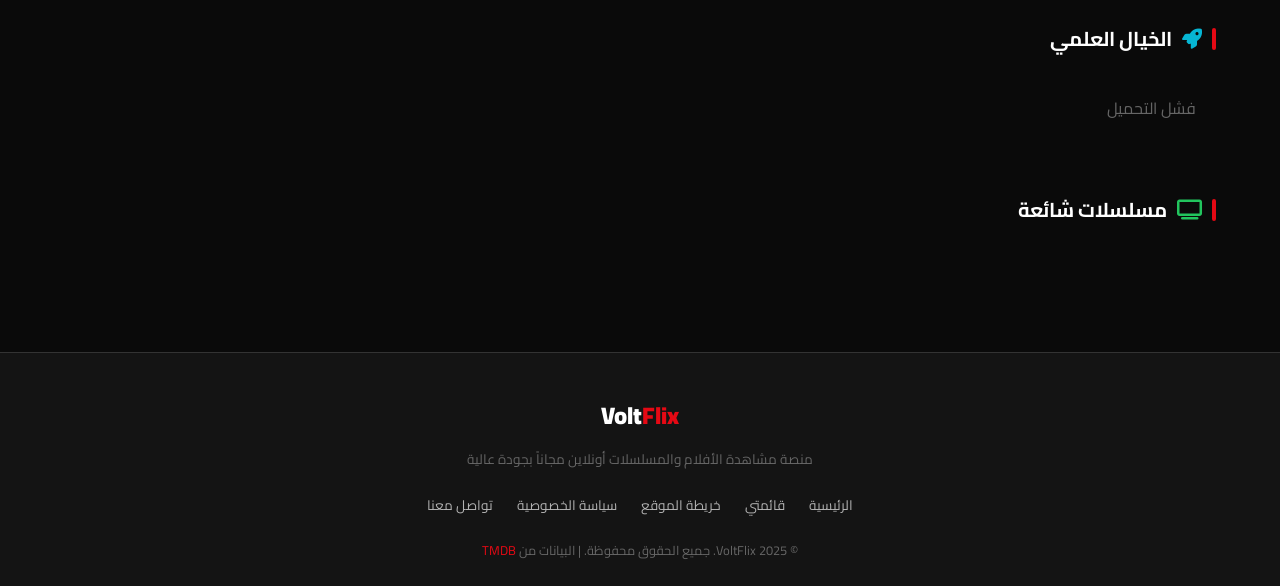
==== commit adeaaea9: "index.html" ====
--- a/index.html
+++ b/index.html
@@ -1,389 +1,1408 @@
 <!DOCTYPE html>
 <html lang="ar" dir="rtl">
 <head>
-    <meta charset="UTF-8">
-    <meta name="viewport" content="width=device-width, initial-scale=1.0, user-scalable=yes">
-    
-    <!-- SEO Meta Tags Basics -->
-    <title>VoltFlix | منصة الترفيه الأولى - أفلام ومسلسلات أونلاين</title>
-    <meta name="description" content="VoltFlix: منصة لمشاهدة أحدث الأفلام والمسلسلات المترجمة بجودة عالية. تجربة Netflix-style مع محتوى حصري ومتجدد يومياً.">
-    <meta name="keywords" content="أفلام, مسلسلات, VoltFlix, مشاهدة أفلام أونلاين, سينما, عربية, مترجم, ترفيه">
-    <meta name="robots" content="index, follow, max-snippet:-1, max-image-preview:large">
-    <meta name="author" content="VoltFlix">
-    <link rel="canonical" href="https://voltflix.com/" id="canonical-url">
-    
-    <!-- Open Graph / Social Media -->
-    <meta property="og:title" content="VoltFlix | منصة الترفيه الأولى">
-    <meta property="og:description" content="شاهد أحدث الأفلام والمسلسلات بجودة عالية ومشغل سحري مباشر.">
-    <meta property="og:image" content="https://image.tmdb.org/t/p/original/wwemzKWzjKYJFfCeiB57q3r4Bcm.png">
-    <meta property="og:url" content="https://voltflix.com/">
-    <meta property="og:type" content="website">
-    <meta property="og:site_name" content="VoltFlix">
-    
-    <!-- Twitter Card -->
-    <meta name="twitter:card" content="summary_large_image">
-    <meta name="twitter:title" content="VoltFlix | منصة الترفيه الأولى">
-    <meta name="twitter:description" content="شاهد أحدث الأفلام والمسلسلات بجودة عالية.">
-    <meta name="twitter:image" content="https://image.tmdb.org/t/p/original/wwemzKWzjKYJFfCeiB57q3r4Bcm.png">
-    
-    <link rel="icon" type="image/png" href="https://img.icons8.com/fluent/48/000000/movie-projector.png">
-    <link rel="preconnect" href="https://fonts.googleapis.com">
-    <link rel="preconnect" href="https://fonts.gstatic.com" crossorigin>
-    <link href="https://fonts.googleapis.com/css2?family=Cairo:wght@400;700;900&display=swap" rel="stylesheet">
-    <link rel="stylesheet" href="https://cdnjs.cloudflare.com/ajax/libs/font-awesome/6.4.0/css/all.min.css">
-
-    <!-- Schema.org JSON-LD for SEO Rich Results -->
-    <script type="application/ld+json">
-    {
-        "@context": "https://schema.org",
-        "@type": "WebSite",
-        "name": "VoltFlix",
-        "url": "https://voltflix.com/",
-        "description": "منصة لمشاهدة الأفلام والمسلسلات أونلاين بجودة عالية.",
-        "potentialAction": {
-            "@type": "SearchAction",
-            "target": "https://voltflix.com/search?q={search_term_string}",
-            "query-input": "required name=search_term_string"
-        }
-    }
-    </script>
-
-    <style>
-        /* ... [تم الحفاظ على جميع الـ CSS الأصلي كما هو بالكامل] ... */
-        :root {
-            --primary: #E50914;
-            --main-bg: #141414;
-            --card-bg: #181818;
-        }
-        * { box-sizing: border-box; margin: 0; padding: 0; font-family: 'Cairo', sans-serif; }
-        body { background-color: var(--main-bg); color: #fff; overflow-x: hidden; }
-
-        #splash {
-            position: fixed; top: 0; left: 0; width: 100%; height: 100vh;
-            background: #000; z-index: 9999; display: flex; flex-direction: column;
-            justify-content: center; align-items: center; transition: opacity 0.4s;
-        }
-        .splash-title { color: var(--primary); font-size: 4rem; font-weight: 900; letter-spacing: 3px; }
-
-        header {
-            position: fixed; top: 0; left: 0; width: 100%; padding: 20px 4%;
-            display: flex; justify-content: space-between; align-items: center; z-index: 1000;
-            background: linear-gradient(to bottom, rgba(0,0,0,0.8), transparent);
-        }
-        .logo { color: var(--primary); font-size: 2rem; font-weight: 900; text-decoration: none; cursor: pointer; }
-        
-        .search-wrapper { position: relative; }
-        .search-wrapper input {
-            background: rgba(0,0,0,0.6); border: 1px solid #555; padding: 8px 15px;
-            color: #fff; border-radius: 4px; outline: none; width: 240px; font-size: 0.9rem;
-        }
-
-        .hero-banner {
-            height: 80vh; position: relative; background-size: cover; background-position: center;
-            display: flex; align-items: center; padding: 0 4%;
-        }
-        .hero-banner::before {
-            content: ""; position: absolute; top:0; left:0; width:100%; height:100%;
-            background: linear-gradient(to right, rgba(20,20,20,0.9) 30%, transparent 100%),
-                        linear-gradient(to top, var(--main-bg) 0%, transparent 40%);
-        }
-        .hero-text { position: relative; z-index: 10; max-width: 650px; }
-        .hero-text h1 { font-size: 3.5rem; font-weight: 900; margin-bottom: 15px; line-height: 1.2; }
-        .hero-text p { font-size: 1.1rem; color: #ccc; margin-bottom: 20px; }
-
-        .content-area { padding: 0 4% 50px 4%; margin-top: -60px; position: relative; z-index: 100; }
-        .row-container { margin-bottom: 40px; }
-        .row-container h2 { font-size: 1.4rem; margin-bottom: 15px; font-weight: 700; }
-        
-        .slider-box {
-            display: flex; gap: 12px; overflow-x: auto; padding: 10px 0;
-            scroll-behavior: smooth;
-        }
-        .slider-box::-webkit-scrollbar { height: 6px; }
-        .slider-box::-webkit-scrollbar-thumb { background: #333; border-radius: 10px; }
-        
-        .movie-poster {
-            min-width: 180px; width: 180px; height: 260px; background: var(--card-bg);
-            border-radius: 6px; overflow: hidden; cursor: pointer; transition: transform 0.3s;
-            position: relative; box-shadow: 0 4px 10px rgba(0,0,0,0.3);
-        }
-        .movie-poster:hover { transform: scale(1.06); z-index: 10; }
-        .movie-poster img { width: 100%; height: 100%; object-fit: cover; }
-        .movie-title-overlay {
-            position: absolute; bottom: 0; left: 0; width: 100%; padding: 10px;
-            background: linear-gradient(to top, rgba(0,0,0,0.9), transparent);
-            font-size: 0.85rem; font-weight: bold; text-align: center;
-        }
-
-        .netflix-modal {
-            position: fixed; top: 0; left: 0; width: 100%; height: 100vh;
-            background: rgba(0,0,0,0.9); z-index: 5000; display: none;
-            justify-content: center; align-items: center; padding: 20px;
-        }
-        .modal-card {
-            background: var(--card-bg); width: 100%; max-width: 850px;
-            border-radius: 8px; overflow: hidden; position: relative; max-height: 90vh; overflow-y: auto;
-        }
-        .close-btn {
-            position: absolute; top: 15px; right: 15px; background: #000; color: #fff;
-            border: none; width: 35px; height: 35px; border-radius: 50%; cursor: pointer; z-index: 200;
-        }
-        
-        .player-frame-wrapper {
-            width: 100%; height: 450px; background: #000; display: none;
-        }
-        .player-frame-wrapper iframe { width: 100%; height: 100%; border: none; }
-
-        .modal-backdrop-img { height: 350px; background-size: cover; background-position: center; position: relative; }
-        .modal-backdrop-img::before {
-            content: ""; position: absolute; top: 0; left: 0; width: 100%; height: 100%;
-            background: linear-gradient(to top, var(--card-bg), transparent);
-        }
-
-        .modal-details { padding: 30px; }
-        .modal-details h2 { font-size: 2rem; margin-bottom: 15px; }
-        .modal-details p { color: #bbb; line-height: 1.6; margin-bottom: 20px; }
-        
-        .play-now-btn {
-            background: var(--primary); color: #fff; border: none; padding: 12px 30px;
-            font-size: 1.1rem; font-weight: bold; border-radius: 4px; cursor: pointer; display: inline-flex; align-items: center; gap: 10px;
-        }
-        .play-now-btn:hover { background: #b80710; }
-
-        #search-screen { display: none; padding: 100px 4% 50px 4%; }
-        .search-grid { display: grid; grid-template-columns: repeat(auto-fill, minmax(180px, 1fr)); gap: 15px; }
-        
-        .sitemap-tool { margin-top: 40px; text-align: center; padding: 20px; background: #1a1a1a; border-radius: 8px; }
-        .sitemap-tool button { background: var(--primary); border: none; padding: 10px 20px; color: white; border-radius: 6px; cursor: pointer; margin: 10px; }
-        .sitemap-urls { display: none; background: #000; padding: 15px; border-radius: 8px; text-align: left; direction: ltr; max-height: 200px; overflow-y: auto; margin-top: 15px; }
-        .sitemap-urls pre { color: #0f0; font-family: monospace; white-space: pre-wrap; word-wrap: break-word; }
-    </style>
+  <meta charset="UTF-8">
+  <meta name="viewport" content="width=device-width, initial-scale=1.0">
+  <title>VoltFlix - مشاهدة أفلام ومسلسلات أونلاين</title>
+  <meta name="description" content="VoltFlix - منصة مشاهدة الأفلام والمسلسلات أونلاين مجاناً بجودة عالية">
+  <meta name="keywords" content="أفلام, مسلسلات, مشاهدة اونلاين, VoltFlix, افلام عربية, افلام اجنبية">
+  <meta name="robots" content="index, follow">
+  <link rel="canonical" href="https://voltflix.blogspot.com/">
+
+  <!-- Open Graph / Facebook -->
+  <meta property="og:type" content="website">
+  <meta property="og:url" content="https://voltflix.blogspot.com/">
+  <meta property="og:title" content="VoltFlix - مشاهدة أفلام ومسلسلات أونلاين">
+  <meta property="og:description" content="منصة VoltFlix لمشاهدة الأفلام والمسلسلات أونلاين مجاناً">
+  <meta property="og:image" content="https://img.icons8.com/fluent/512/000000/movie-projector.png">
+
+  <!-- Twitter Card -->
+  <meta name="twitter:card" content="summary_large_image">
+  <meta name="twitter:title" content="VoltFlix - مشاهدة أفلام ومسلسلات أونلاين">
+  <meta name="twitter:description" content="منصة VoltFlix لمشاهدة الأفلام والمسلسلات أونلاين مجاناً">
+  <meta name="twitter:image" content="https://img.icons8.com/fluent/512/000000/movie-projector.png">
+
+  <!-- Favicon / Tab Icon - اللوجو في تبويب المتصفح -->
+  <link rel="icon" type="image/svg+xml" href="data:image/svg+xml,<svg xmlns='http://www.w3.org/2000/svg' viewBox='0 0 100 100'><rect width='100' height='100' rx='18' fill='%23e50914'/><text y='.9em' font-size='75' x='10' fill='white' font-family='Arial Black,sans-serif' font-weight='900'>V</text></svg>">
+  <link rel="shortcut icon" type="image/svg+xml" href="data:image/svg+xml,<svg xmlns='http://www.w3.org/2000/svg' viewBox='0 0 100 100'><rect width='100' height='100' rx='18' fill='%23e50914'/><text y='.9em' font-size='75' x='10' fill='white' font-family='Arial Black,sans-serif' font-weight='900'>V</text></svg>">
+  <link rel="apple-touch-icon" href="data:image/svg+xml,<svg xmlns='http://www.w3.org/2000/svg' viewBox='0 0 100 100'><rect width='100' height='100' rx='18' fill='%23e50914'/><text y='.9em' font-size='75' x='10' fill='white' font-family='Arial Black,sans-serif' font-weight='900'>V</text></svg>">
+
+  <!-- Google Fonts - Cairo -->
+  <link rel="preconnect" href="https://fonts.googleapis.com">
+  <link href="https://fonts.googleapis.com/css2?family=Cairo:wght@300;400;600;700;900&display=swap" rel="stylesheet">
+
+  <!-- Font Awesome 6 -->
+  <link rel="stylesheet" href="https://cdnjs.cloudflare.com/ajax/libs/font-awesome/6.5.0/css/all.min.css">
+
+  <!-- Schema.org JSON-LD - سيتم تحديثه ديناميكياً -->
+  <script type="application/ld+json" id="schema-org">
+  {
+    "@context": "https://schema.org",
+    "@type": "WebSite",
+    "name": "VoltFlix",
+    "url": "https://voltflix.blogspot.com/",
+    "description": "منصة مشاهدة الأفلام والمسلسلات أونلاين",
+    "potentialAction": {
+      "@type": "SearchAction",
+      "target": "https://voltflix.blogspot.com/#/search/{search_term}",
+      "query-input": "required name=search_term"
+    }
+  }
+  </script>
+
+  <style>
+    /* ===== CSS Variables - متغيرات الألوان ===== */
+    :root {
+      --primary: #e50914;
+      --primary-dark: #b20710;
+      --bg-dark: #0a0a0a;
+      --bg-card: #141414;
+      --bg-modal: #181818;
+      --text-primary: #ffffff;
+      --text-secondary: #b3b3b3;
+      --text-muted: #666;
+      --border: #333;
+      --accent: #f5c518;
+      --success: #46d369;
+      --radius: 6px;
+      --shadow: 0 8px 32px rgba(0,0,0,0.6);
+      --font: 'Cairo', sans-serif;
+      --transition: 0.3s cubic-bezier(0.4,0,0.2,1);
+    }
+
+    /* ===== Reset & Base ===== */
+    *, *::before, *::after { box-sizing: border-box; margin: 0; padding: 0; }
+    html { scroll-behavior: smooth; }
+    body {
+      font-family: var(--font);
+      background: var(--bg-dark);
+      color: var(--text-primary);
+      min-height: 100vh;
+      overflow-x: hidden;
+      direction: rtl;
+    }
+    a { text-decoration: none; color: inherit; }
+    img { max-width: 100%; display: block; }
+    button { cursor: pointer; font-family: var(--font); border: none; outline: none; }
+
+    /* ===== Splash Screen - شاشة البداية ===== */
+    #splash {
+      position: fixed; inset: 0;
+      background: #000;
+      display: flex;
+      flex-direction: column;
+      align-items: center;
+      justify-content: center;
+      z-index: 9999;
+      transition: opacity 0.8s ease, visibility 0.8s ease;
+    }
+    #splash.hidden { opacity: 0; visibility: hidden; pointer-events: none; }
+    .splash-logo {
+      font-size: 4rem;
+      font-weight: 900;
+      letter-spacing: -2px;
+      animation: splashPulse 1.5s ease infinite alternate;
+    }
+    .splash-logo span { color: var(--primary); }
+    .splash-bar {
+      width: 200px; height: 3px;
+      background: var(--border);
+      border-radius: 2px;
+      margin-top: 24px;
+      overflow: hidden;
+    }
+    .splash-progress {
+      height: 100%;
+      background: var(--primary);
+      border-radius: 2px;
+      animation: splashLoad 2s ease forwards;
+    }
+    @keyframes splashPulse { from { opacity: 0.7; } to { opacity: 1; } }
+    @keyframes splashLoad { from { width: 0; } to { width: 100%; } }
+
+    /* ===== Header / Navbar ===== */
+    #header {
+      position: fixed; top: 0; left: 0; right: 0;
+      z-index: 100;
+      padding: 0 5%;
+      height: 64px;
+      display: flex;
+      align-items: center;
+      justify-content: space-between;
+      transition: background var(--transition);
+      background: linear-gradient(to bottom, rgba(0,0,0,0.9), transparent);
+    }
+    #header.scrolled { background: rgba(10,10,10,0.97); box-shadow: 0 2px 20px rgba(0,0,0,0.5); }
+    .logo {
+      font-size: 1.8rem;
+      font-weight: 900;
+      letter-spacing: -1px;
+      display: flex;
+      align-items: center;
+      gap: 8px;
+    }
+    .logo-icon {
+      width: 36px; height: 36px;
+      background: var(--primary);
+      border-radius: 8px;
+      display: flex; align-items: center; justify-content: center;
+      font-size: 1.1rem;
+      color: white;
+      font-weight: 900;
+    }
+    .logo span { color: var(--primary); }
+    .nav-links { display: flex; gap: 24px; align-items: center; }
+    .nav-links a {
+      color: var(--text-secondary);
+      font-size: 0.9rem;
+      font-weight: 600;
+      transition: color var(--transition);
+    }
+    .nav-links a:hover { color: white; }
+    .nav-actions { display: flex; align-items: center; gap: 12px; }
+    .btn-icon {
+      background: transparent;
+      color: var(--text-secondary);
+      font-size: 1.1rem;
+      padding: 8px;
+      border-radius: 50%;
+      transition: all var(--transition);
+    }
+    .btn-icon:hover { color: white; background: rgba(255,255,255,0.1); }
+    .watchlist-count {
+      background: var(--primary);
+      color: white;
+      font-size: 0.65rem;
+      font-weight: 700;
+      border-radius: 50%;
+      width: 16px; height: 16px;
+      display: flex; align-items: center; justify-content: center;
+      position: absolute;
+      top: -2px; right: -2px;
+    }
+    .btn-watchlist { position: relative; }
+
+    /* ===== Search Bar ===== */
+    .search-wrap {
+      display: flex;
+      align-items: center;
+      background: rgba(0,0,0,0.7);
+      border: 1px solid var(--border);
+      border-radius: 4px;
+      overflow: hidden;
+      transition: border-color var(--transition), width var(--transition);
+      width: 220px;
+    }
+    .search-wrap:focus-within { border-color: white; }
+    .search-wrap input {
+      background: transparent;
+      border: none;
+      color: white;
+      font-family: var(--font);
+      font-size: 0.9rem;
+      padding: 8px 12px;
+      width: 100%;
+      outline: none;
+      direction: rtl;
+    }
+    .search-wrap input::placeholder { color: var(--text-muted); }
+    .search-wrap button {
+      background: transparent;
+      color: var(--text-secondary);
+      padding: 8px 12px;
+      transition: color var(--transition);
+    }
+    .search-wrap button:hover { color: white; }
+
+    /* ===== Search Results Dropdown ===== */
+    #search-results {
+      position: fixed;
+      top: 64px; right: 5%;
+      width: 320px;
+      background: var(--bg-modal);
+      border: 1px solid var(--border);
+      border-radius: var(--radius);
+      box-shadow: var(--shadow);
+      max-height: 420px;
+      overflow-y: auto;
+      z-index: 99;
+      display: none;
+    }
+    #search-results.visible { display: block; }
+    .search-item {
+      display: flex;
+      gap: 12px;
+      padding: 10px 14px;
+      cursor: pointer;
+      transition: background var(--transition);
+      align-items: center;
+    }
+    .search-item:hover { background: rgba(255,255,255,0.07); }
+    .search-item img {
+      width: 40px; height: 56px;
+      border-radius: 4px;
+      object-fit: cover;
+      flex-shrink: 0;
+    }
+    .search-item-info h4 { font-size: 0.9rem; font-weight: 600; margin-bottom: 2px; }
+    .search-item-info p { font-size: 0.78rem; color: var(--text-muted); }
+
+    /* ===== Hero Section ===== */
+    #hero {
+      position: relative;
+      height: 85vh;
+      min-height: 500px;
+      display: flex;
+      align-items: flex-end;
+      padding: 0 5% 6%;
+      overflow: hidden;
+    }
+    .hero-backdrop {
+      position: absolute; inset: 0;
+      background-size: cover;
+      background-position: center top;
+      transition: background-image 0.8s ease;
+    }
+    .hero-overlay {
+      position: absolute; inset: 0;
+      background: linear-gradient(
+        to top,
+        var(--bg-dark) 0%,
+        rgba(0,0,0,0.6) 40%,
+        rgba(0,0,0,0.2) 80%,
+        transparent 100%
+      );
+    }
+    .hero-content { position: relative; z-index: 2; max-width: 550px; }
+    .hero-badge {
+      display: inline-flex;
+      align-items: center;
+      gap: 6px;
+      background: var(--primary);
+      color: white;
+      font-size: 0.78rem;
+      font-weight: 700;
+      padding: 4px 12px;
+      border-radius: 3px;
+      margin-bottom: 12px;
+      letter-spacing: 0.5px;
+    }
+    .hero-title {
+      font-size: clamp(1.8rem, 4vw, 3rem);
+      font-weight: 900;
+      line-height: 1.15;
+      margin-bottom: 14px;
+      text-shadow: 0 2px 8px rgba(0,0,0,0.8);
+    }
+    .hero-desc {
+      font-size: 0.95rem;
+      color: var(--text-secondary);
+      line-height: 1.7;
+      margin-bottom: 20px;
+      display: -webkit-box;
+      -webkit-line-clamp: 3;
+      -webkit-box-orient: vertical;
+      overflow: hidden;
+    }
+    .hero-meta { display: flex; gap: 16px; align-items: center; margin-bottom: 20px; flex-wrap: wrap; }
+    .hero-meta span { font-size: 0.85rem; color: var(--text-secondary); display: flex; align-items: center; gap: 5px; }
+    .hero-meta .rating { color: var(--accent); font-weight: 700; }
+    .hero-actions { display: flex; gap: 12px; flex-wrap: wrap; }
+    .btn-primary {
+      background: var(--primary);
+      color: white;
+      padding: 12px 28px;
+      border-radius: var(--radius);
+      font-weight: 700;
+      font-size: 1rem;
+      display: flex; align-items: center; gap: 8px;
+      transition: all var(--transition);
+      box-shadow: 0 4px 16px rgba(229,9,20,0.4);
+    }
+    .btn-primary:hover { background: var(--primary-dark); transform: translateY(-1px); }
+    .btn-secondary {
+      background: rgba(255,255,255,0.15);
+      color: white;
+      padding: 12px 24px;
+      border-radius: var(--radius);
+      font-weight: 600;
+      font-size: 0.95rem;
+      display: flex; align-items: center; gap: 8px;
+      backdrop-filter: blur(8px);
+      border: 1px solid rgba(255,255,255,0.2);
+      transition: all var(--transition);
+    }
+    .btn-secondary:hover { background: rgba(255,255,255,0.25); }
+
+    /* ===== Main Content ===== */
+    #main { padding: 0 5%; padding-bottom: 60px; }
+
+    /* ===== Section Rows ===== */
+    .section { margin-bottom: 40px; }
+    .section-header {
+      display: flex;
+      align-items: center;
+      justify-content: space-between;
+      margin-bottom: 16px;
+    }
+    .section-title {
+      font-size: 1.25rem;
+      font-weight: 700;
+      display: flex; align-items: center; gap: 10px;
+    }
+    .section-title::before {
+      content: '';
+      display: block;
+      width: 4px; height: 22px;
+      background: var(--primary);
+      border-radius: 2px;
+    }
+    .section-more { font-size: 0.85rem; color: var(--primary); font-weight: 600; cursor: pointer; }
+    .section-more:hover { text-decoration: underline; }
+
+    /* ===== Cards Row - الصفوف الأفقية ===== */
+    .cards-row {
+      display: flex;
+      gap: 12px;
+      overflow-x: auto;
+      padding-bottom: 8px;
+      scrollbar-width: thin;
+      scrollbar-color: var(--border) transparent;
+    }
+    .cards-row::-webkit-scrollbar { height: 4px; }
+    .cards-row::-webkit-scrollbar-track { background: transparent; }
+    .cards-row::-webkit-scrollbar-thumb { background: var(--border); border-radius: 2px; }
+
+    /* ===== Movie Card ===== */
+    .card {
+      flex-shrink: 0;
+      width: 160px;
+      cursor: pointer;
+      transition: transform var(--transition);
+      border-radius: var(--radius);
+      overflow: hidden;
+      position: relative;
+    }
+    .card:hover { transform: scale(1.05); z-index: 2; }
+    .card-poster {
+      width: 100%;
+      aspect-ratio: 2/3;
+      object-fit: cover;
+      background: var(--bg-card);
+      display: block;
+    }
+    .card-overlay {
+      position: absolute; inset: 0;
+      background: linear-gradient(to top, rgba(0,0,0,0.9) 0%, transparent 60%);
+      opacity: 0;
+      transition: opacity var(--transition);
+      display: flex;
+      flex-direction: column;
+      justify-content: flex-end;
+      padding: 10px;
+    }
+    .card:hover .card-overlay { opacity: 1; }
+    .card-title { font-size: 0.82rem; font-weight: 700; line-height: 1.3; margin-bottom: 4px; }
+    .card-meta { font-size: 0.72rem; color: var(--text-secondary); display: flex; gap: 8px; }
+    .card-rating { color: var(--accent); font-weight: 700; }
+    .card-play-btn {
+      position: absolute; top: 50%; left: 50%;
+      transform: translate(-50%, -50%);
+      width: 44px; height: 44px;
+      background: rgba(229,9,20,0.9);
+      border-radius: 50%;
+      display: flex; align-items: center; justify-content: center;
+      font-size: 1rem;
+      opacity: 0;
+      transition: opacity var(--transition);
+      backdrop-filter: blur(4px);
+    }
+    .card:hover .card-play-btn { opacity: 1; }
+    .card-badge {
+      position: absolute; top: 8px; right: 8px;
+      background: var(--primary);
+      color: white;
+      font-size: 0.65rem;
+      font-weight: 700;
+      padding: 2px 7px;
+      border-radius: 3px;
+    }
+
+    /* ===== Loading Skeleton ===== */
+    .skeleton {
+      flex-shrink: 0;
+      width: 160px;
+      aspect-ratio: 2/3;
+      background: linear-gradient(90deg, var(--bg-card) 25%, #1f1f1f 50%, var(--bg-card) 75%);
+      background-size: 200% 100%;
+      animation: shimmer 1.5s infinite;
+      border-radius: var(--radius);
+    }
+    @keyframes shimmer { to { background-position: -200% 0; } }
+
+    /* ===== Modal ===== */
+    #modal-overlay {
+      position: fixed; inset: 0;
+      background: rgba(0,0,0,0.85);
+      z-index: 200;
+      display: none;
+      align-items: center;
+      justify-content: center;
+      padding: 20px;
+      backdrop-filter: blur(6px);
+    }
+    #modal-overlay.open { display: flex; }
+    #modal {
+      background: var(--bg-modal);
+      border-radius: 12px;
+      width: 100%;
+      max-width: 860px;
+      max-height: 92vh;
+      overflow-y: auto;
+      position: relative;
+      box-shadow: 0 20px 80px rgba(0,0,0,0.8);
+      animation: modalIn 0.4s cubic-bezier(0.34, 1.56, 0.64, 1);
+    }
+    @keyframes modalIn { from { transform: scale(0.88) translateY(20px); opacity: 0; } to { transform: scale(1) translateY(0); opacity: 1; } }
+    .modal-close {
+      position: absolute; top: 14px; left: 14px;
+      background: rgba(0,0,0,0.7);
+      color: white;
+      width: 36px; height: 36px;
+      border-radius: 50%;
+      display: flex; align-items: center; justify-content: center;
+      font-size: 1rem;
+      z-index: 10;
+      transition: background var(--transition);
+    }
+    .modal-close:hover { background: var(--primary); }
+    .modal-backdrop {
+      width: 100%;
+      aspect-ratio: 16/9;
+      object-fit: cover;
+      border-radius: 12px 12px 0 0;
+    }
+    .modal-body { padding: 24px; }
+    .modal-title { font-size: 1.7rem; font-weight: 900; margin-bottom: 10px; }
+    .modal-meta { display: flex; gap: 14px; flex-wrap: wrap; margin-bottom: 16px; }
+    .modal-meta span {
+      font-size: 0.85rem;
+      color: var(--text-secondary);
+      display: flex; align-items: center; gap: 5px;
+    }
+    .modal-meta .rating { color: var(--accent); font-weight: 700; font-size: 1rem; }
+    .modal-genres { display: flex; gap: 8px; flex-wrap: wrap; margin-bottom: 16px; }
+    .genre-tag {
+      background: rgba(255,255,255,0.08);
+      border: 1px solid var(--border);
+      color: var(--text-secondary);
+      font-size: 0.78rem;
+      padding: 4px 12px;
+      border-radius: 20px;
+    }
+    .modal-desc { font-size: 0.95rem; line-height: 1.8; color: var(--text-secondary); margin-bottom: 20px; }
+    .modal-actions { display: flex; gap: 12px; flex-wrap: wrap; margin-bottom: 24px; }
+
+    /* ===== Video Player - مشغل الفيديو ===== */
+    #player-section { display: none; }
+    #player-section.active { display: block; }
+    .player-header {
+      display: flex;
+      align-items: center;
+      justify-content: space-between;
+      margin-bottom: 12px;
+    }
+    .player-header h3 { font-size: 1rem; font-weight: 700; }
+    .source-tabs { display: flex; gap: 8px; }
+    .source-tab {
+      background: var(--bg-card);
+      color: var(--text-secondary);
+      border: 1px solid var(--border);
+      padding: 5px 14px;
+      border-radius: 4px;
+      font-size: 0.8rem;
+      font-weight: 600;
+      transition: all var(--transition);
+    }
+    .source-tab.active { background: var(--primary); border-color: var(--primary); color: white; }
+    .source-tab:hover:not(.active) { border-color: var(--text-muted); color: white; }
+    .player-container {
+      position: relative;
+      width: 100%;
+      height: 450px;
+      background: #000;
+      border-radius: var(--radius);
+      overflow: hidden;
+    }
+    .player-container iframe {
+      width: 100%; height: 100%;
+      border: none;
+    }
+    .player-loading {
+      position: absolute; inset: 0;
+      display: flex;
+      flex-direction: column;
+      align-items: center;
+      justify-content: center;
+      background: #000;
+      gap: 14px;
+      z-index: 5;
+    }
+    .player-loading.hidden { display: none; }
+    .spinner {
+      width: 48px; height: 48px;
+      border: 4px solid rgba(255,255,255,0.1);
+      border-top-color: var(--primary);
+      border-radius: 50%;
+      animation: spin 0.9s linear infinite;
+    }
+    @keyframes spin { to { transform: rotate(360deg); } }
+    .player-loading p { color: var(--text-secondary); font-size: 0.9rem; }
+    .player-error {
+      position: absolute; inset: 0;
+      display: flex;
+      flex-direction: column;
+      align-items: center;
+      justify-content: center;
+      background: #0a0a0a;
+      gap: 14px;
+      display: none;
+    }
+    .player-error i { font-size: 2.5rem; color: var(--primary); }
+    .player-error p { color: var(--text-secondary); text-align: center; }
+
+    /* ===== Watchlist Panel ===== */
+    #watchlist-panel {
+      position: fixed; top: 64px; left: 0; right: 0; bottom: 0;
+      background: var(--bg-dark);
+      z-index: 150;
+      display: none;
+      overflow-y: auto;
+      padding: 40px 5%;
+    }
+    #watchlist-panel.open { display: block; }
+    .panel-header {
+      display: flex;
+      align-items: center;
+      justify-content: space-between;
+      margin-bottom: 30px;
+    }
+    .panel-header h2 { font-size: 1.6rem; font-weight: 800; }
+    .watchlist-grid {
+      display: grid;
+      grid-template-columns: repeat(auto-fill, minmax(160px, 1fr));
+      gap: 16px;
+    }
+    .watchlist-empty {
+      text-align: center;
+      padding: 60px 20px;
+      color: var(--text-muted);
+    }
+    .watchlist-empty i { font-size: 3rem; margin-bottom: 16px; display: block; }
+
+    /* ===== Sitemap Panel ===== */
+    #sitemap-panel {
+      position: fixed; inset: 0;
+      background: rgba(0,0,0,0.9);
+      z-index: 300;
+      display: none;
+      padding: 40px 5%;
+      overflow-y: auto;
+    }
+    #sitemap-panel.open { display: block; }
+    .sitemap-content {
+      background: var(--bg-modal);
+      border-radius: 12px;
+      padding: 30px;
+      max-width: 800px;
+      margin: 0 auto;
+    }
+    .sitemap-content h2 { font-size: 1.4rem; font-weight: 800; margin-bottom: 20px; }
+    #sitemap-urls {
+      background: #000;
+      border: 1px solid var(--border);
+      border-radius: var(--radius);
+      padding: 16px;
+      font-family: monospace;
+      font-size: 0.8rem;
+      color: #4ade80;
+      max-height: 400px;
+      overflow-y: auto;
+      white-space: pre-wrap;
+      margin-bottom: 16px;
+      direction: ltr;
+      text-align: left;
+    }
+
+    /* ===== Toast Notification ===== */
+    #toast {
+      position: fixed;
+      bottom: 30px;
+      left: 50%;
+      transform: translateX(-50%) translateY(20px);
+      background: rgba(30,30,30,0.95);
+      color: white;
+      padding: 12px 24px;
+      border-radius: 8px;
+      font-size: 0.9rem;
+      font-weight: 600;
+      border: 1px solid var(--border);
+      box-shadow: var(--shadow);
+      z-index: 400;
+      opacity: 0;
+      transition: all var(--transition);
+      pointer-events: none;
+      white-space: nowrap;
+    }
+    #toast.show { opacity: 1; transform: translateX(-50%) translateY(0); }
+
+    /* ===== Footer ===== */
+    #footer {
+      background: var(--bg-card);
+      border-top: 1px solid var(--border);
+      padding: 40px 5% 24px;
+      text-align: center;
+    }
+    .footer-logo { font-size: 1.5rem; font-weight: 900; margin-bottom: 8px; }
+    .footer-logo span { color: var(--primary); }
+    .footer-desc { color: var(--text-muted); font-size: 0.85rem; margin-bottom: 20px; }
+    .footer-links { display: flex; justify-content: center; gap: 24px; flex-wrap: wrap; margin-bottom: 20px; }
+    .footer-links a { color: var(--text-secondary); font-size: 0.85rem; transition: color var(--transition); }
+    .footer-links a:hover { color: white; }
+    .footer-copy { color: var(--text-muted); font-size: 0.8rem; }
+
+    /* ===== Responsive ===== */
+    @media (max-width: 768px) {
+      #header { padding: 0 4%; }
+      .nav-links { display: none; }
+      #main { padding: 0 3%; padding-bottom: 60px; }
+      #hero { height: 70vh; padding: 0 4% 5%; }
+      .hero-title { font-size: 1.5rem; }
+      .hero-desc { display: none; }
+      .card { width: 130px; }
+      .skeleton { width: 130px; }
+      .player-container { height: 250px; }
+      #modal { max-height: 95vh; }
+      .modal-title { font-size: 1.2rem; }
+      #search-results { right: 3%; left: 3%; width: auto; }
+      .search-wrap { width: 160px; }
+    }
+    @media (max-width: 480px) {
+      .logo { font-size: 1.4rem; }
+      .btn-primary, .btn-secondary { padding: 10px 16px; font-size: 0.9rem; }
+    }
+  </style>
 </head>
 <body>
 
-    <div id="splash">
-        <div class="splash-title">VOLTFLIX</div>
+<!-- ===== Splash Screen - شاشة التحميل ===== -->
+<div id="splash">
+  <div class="splash-logo">Volt<span>Flix</span></div>
+  <div class="splash-bar"><div class="splash-progress"></div></div>
+</div>
+
+<!-- ===== Toast Notification ===== -->
+<div id="toast"></div>
+
+<!-- ===== Header ===== -->
+<header id="header">
+  <a href="#" class="logo" onclick="scrollToTop()">
+    <div class="logo-icon">V</div>
+    Volt<span>Flix</span>
+  </a>
+
+  <nav class="nav-links">
+    <a href="#" onclick="scrollToTop()">الرئيسية</a>
+    <a href="#" onclick="openWatchlist()">قائمتي</a>
+    <a href="#" onclick="openSitemap()">خريطة الموقع</a>
+  </nav>
+
+  <div class="nav-actions">
+    <div class="search-wrap">
+      <input type="text" id="search-input" placeholder="ابحث عن فيلم...">
+      <button onclick="performSearch()"><i class="fas fa-search"></i></button>
     </div>
-
-    <header>
-        <a href="/" class="logo" id="logo-link">VOLTFLIX</a>
-        <div class="search-wrapper">
-            <input type="text" id="live-search" placeholder="ابحث عن الأفلام الحركية والدراما...">
+    <button class="btn-icon btn-watchlist" onclick="openWatchlist()" title="قائمة المشاهدة">
+      <i class="fas fa-bookmark"></i>
+      <span class="watchlist-count" id="wl-count">0</span>
+    </button>
+  </div>
+</header>
+
+<!-- ===== Search Results Dropdown ===== -->
+<div id="search-results"></div>
+
+<!-- ===== Hero Section ===== -->
+<section id="hero">
+  <div class="hero-backdrop" id="hero-backdrop"></div>
+  <div class="hero-overlay"></div>
+  <div class="hero-content" id="hero-content">
+    <div class="hero-badge"><i class="fas fa-fire"></i> الأكثر مشاهدة</div>
+    <h1 class="hero-title" id="hero-title">جارٍ التحميل...</h1>
+    <p class="hero-desc" id="hero-desc"></p>
+    <div class="hero-meta" id="hero-meta"></div>
+    <div class="hero-actions">
+      <button class="btn-primary" id="hero-play-btn" onclick="heroPlay()">
+        <i class="fas fa-play"></i> شاهد الآن
+      </button>
+      <button class="btn-secondary" id="hero-info-btn" onclick="heroInfo()">
+        <i class="fas fa-info-circle"></i> مزيد من المعلومات
+      </button>
+    </div>
+  </div>
+</section>
+
+<!-- ===== Main Content - Rows ===== -->
+<main id="main">
+  <!-- Trending -->
+  <div class="section" id="section-trending">
+    <div class="section-header">
+      <h2 class="section-title"><i class="fas fa-fire" style="color:var(--primary)"></i> الأكثر رواجاً</h2>
+    </div>
+    <div class="cards-row" id="row-trending"></div>
+  </div>
+
+  <!-- Top Rated -->
+  <div class="section" id="section-toprated">
+    <div class="section-header">
+      <h2 class="section-title"><i class="fas fa-star" style="color:var(--accent)"></i> الأعلى تقييماً</h2>
+    </div>
+    <div class="cards-row" id="row-toprated"></div>
+  </div>
+
+  <!-- Action -->
+  <div class="section">
+    <div class="section-header">
+      <h2 class="section-title"><i class="fas fa-bolt" style="color:var(--primary)"></i> أفلام الأكشن</h2>
+    </div>
+    <div class="cards-row" id="row-action"></div>
+  </div>
+
+  <!-- Comedy -->
+  <div class="section">
+    <div class="section-header">
+      <h2 class="section-title"><i class="fas fa-laugh" style="color:#fbbf24"></i> الكوميديا</h2>
+    </div>
+    <div class="cards-row" id="row-comedy"></div>
+  </div>
+
+  <!-- Horror -->
+  <div class="section">
+    <div class="section-header">
+      <h2 class="section-title"><i class="fas fa-skull" style="color:#9333ea"></i> رعب وإثارة</h2>
+    </div>
+    <div class="cards-row" id="row-horror"></div>
+  </div>
+
+  <!-- Sci-Fi -->
+  <div class="section">
+    <div class="section-header">
+      <h2 class="section-title"><i class="fas fa-rocket" style="color:#06b6d4"></i> الخيال العلمي</h2>
+    </div>
+    <div class="cards-row" id="row-scifi"></div>
+  </div>
+
+  <!-- TV Shows -->
+  <div class="section">
+    <div class="section-header">
+      <h2 class="section-title"><i class="fas fa-tv" style="color:#22c55e"></i> مسلسلات شائعة</h2>
+    </div>
+    <div class="cards-row" id="row-tv"></div>
+  </div>
+</main>
+
+<!-- ===== Modal ===== -->
+<div id="modal-overlay" onclick="closeModal(event)">
+  <div id="modal">
+    <button class="modal-close" onclick="closeModal()"><i class="fas fa-times"></i></button>
+    <img class="modal-backdrop" id="modal-backdrop" src="" alt="">
+    <div class="modal-body">
+      <h2 class="modal-title" id="modal-title"></h2>
+      <div class="modal-meta" id="modal-meta"></div>
+      <div class="modal-genres" id="modal-genres"></div>
+      <p class="modal-desc" id="modal-desc"></p>
+      <div class="modal-actions">
+        <button class="btn-primary" id="modal-play-btn" onclick="startPlayer()">
+          <i class="fas fa-play"></i> تشغيل الفيلم
+        </button>
+        <button class="btn-secondary" id="modal-wl-btn" onclick="toggleWatchlist()">
+          <i class="fas fa-bookmark"></i> أضف للمفضلة
+        </button>
+      </div>
+
+      <!-- Video Player Section - قسم مشغل الفيديو -->
+      <div id="player-section">
+        <div class="player-header">
+          <h3><i class="fas fa-play-circle" style="color:var(--primary)"></i> مشغل VoltFlix</h3>
+          <div class="source-tabs" id="source-tabs">
+            <button class="source-tab active" onclick="switchSource(0)">مصدر 1</button>
+            <button class="source-tab" onclick="switchSource(1)">مصدر 2</button>
+            <button class="source-tab" onclick="switchSource(2)">مصدر 3</button>
+          </div>
         </div>
-    </header>
-
-    <main id="search-screen">
-        <h2 style="margin-bottom: 20px;">نتائج البحث:</h2>
-        <div class="search-grid" id="search-results-box"></div>
-    </main>
-
-    <div id="main-site-content">
-        <section class="hero-banner" id="hero-bg">
-            <div class="hero-text">
-                <h1 id="hero-title">جاري تحميل فيلم البانر...</h1>
-                <p id="hero-desc">تصفح أقوى الأفلام الحصرية بجودة عالية مباشرة.</p>
-                <button class="play-now-btn" id="hero-trigger-btn"><i class="fas fa-play"></i> عرض التفاصيل</button>
-            </div>
-        </section>
-
-        <div class="content-area">
-            <div class="row-container">
-                <h2>الأفلام الشائعة المقترحة لك</h2>
-                <div class="slider-box" id="trending-row"></div>
-            </div>
-            <div class="row-container">
-                <h2>أفلام الحركة والإثارة (Action)</h2>
-                <div class="slider-box" id="action-row"></div>
-            </div>
+        <div class="player-container">
+          <div class="player-loading" id="player-loading">
+            <div class="spinner"></div>
+            <p>جارٍ تحميل المشغل...</p>
+          </div>
+          <iframe id="player-iframe" allowfullscreen allow="autoplay; fullscreen; encrypted-media"></iframe>
         </div>
-        
-        <!-- Sitemap Generator Tool for Google -->
-        <div class="sitemap-tool">
-            <button id="show-sitemap-btn"><i class="fas fa-sitemap"></i> عرض خريطة الموقع (Sitemap) لجوجل</button>
-            <div id="sitemap-urls" class="sitemap-urls">
-                <strong>📌 روابط الأفلام الشائعة - انسخها وأضفها إلى Google Search Console:</strong>
-                <pre id="sitemap-content"></pre>
-            </div>
+        <p style="font-size:0.78rem;color:var(--text-muted);margin-top:8px;text-align:center;">
+          إذا لم يعمل المشغل، جرب تغيير المصدر ⬆️ أو تعطيل مانع الإعلانات
+        </p>
+      </div>
+    </div>
+  </div>
+</div>
+
+<!-- ===== Watchlist Panel ===== -->
+<div id="watchlist-panel">
+  <div class="panel-header">
+    <h2><i class="fas fa-bookmark" style="color:var(--primary)"></i> قائمة المشاهدة</h2>
+    <button class="btn-secondary" onclick="closeWatchlist()"><i class="fas fa-arrow-right"></i> رجوع</button>
+  </div>
+  <div class="watchlist-grid" id="watchlist-grid"></div>
+</div>
+
+<!-- ===== Sitemap Panel ===== -->
+<div id="sitemap-panel">
+  <div class="sitemap-content">
+    <div style="display:flex;align-items:center;justify-content:space-between;margin-bottom:20px">
+      <h2><i class="fas fa-sitemap" style="color:var(--primary)"></i> خريطة الموقع</h2>
+      <button class="btn-secondary" onclick="document.getElementById('sitemap-panel').classList.remove('open')">
+        <i class="fas fa-times"></i> إغلاق
+      </button>
+    </div>
+    <p style="color:var(--text-muted);font-size:0.85rem;margin-bottom:16px">
+      انسخ هذه الروابط وقدمها في Google Search Console لتحسين ظهور موقعك في نتائج البحث:
+    </p>
+    <div id="sitemap-urls">جارٍ إنشاء خريطة الموقع...</div>
+    <div style="display:flex;gap:10px;flex-wrap:wrap">
+      <button class="btn-primary" onclick="copySitemap()"><i class="fas fa-copy"></i> نسخ الكل</button>
+      <button class="btn-secondary" onclick="generateSitemap()"><i class="fas fa-sync"></i> تحديث</button>
+    </div>
+  </div>
+</div>
+
+<!-- ===== Footer ===== -->
+<footer id="footer">
+  <div class="footer-logo">Volt<span>Flix</span></div>
+  <p class="footer-desc">منصة مشاهدة الأفلام والمسلسلات أونلاين مجاناً بجودة عالية</p>
+  <div class="footer-links">
+    <a href="#" onclick="scrollToTop()">الرئيسية</a>
+    <a href="#" onclick="openWatchlist()">قائمتي</a>
+    <a href="#" onclick="openSitemap()">خريطة الموقع</a>
+    <a href="#">سياسة الخصوصية</a>
+    <a href="#">تواصل معنا</a>
+  </div>
+  <p class="footer-copy">
+    &copy; 2025 VoltFlix. جميع الحقوق محفوظة. |
+    البيانات من <a href="https://www.themoviedb.org" style="color:var(--primary)">TMDB</a>
+  </p>
+</footer>
+
+<script>
+/* =============================================
+   VoltFlix - Main JavaScript
+   منصة أفلام متكاملة مع مشغل شغال
+   ============================================= */
+
+// ===== CONFIGURATION - الإعدادات =====
+// تحذير أمني: لا يجب استخدام API Key مباشرة في الإنتاج
+// يجب استخدام Cloudflare Worker أو PHP Proxy لحماية المفتاح
+// راجع نهاية الكود لمثال على Cloudflare Worker
+
+const CONFIG = {
+  // TMDB API Key - يجب إخفاؤه في الإنتاج باستخدام Proxy
+  API_KEY: 'da87358fe15e91315b13c0b1f439b8fd',
+  API_TOKEN: 'eyJhbGciOiJIUzI1NiJ9.eyJhdWQiOiJkYTg3MzU4ZmUxNWU5MTMxNWIxM2MwYjFmNDM5YjhmZCIsIm5iZiI6MTc3NzI1NzU2My41MjcsInN1YiI6IjY5ZWVjYzViNDk4Y2YxNDA2NjAyOTkzMCIsInNjb3BlcyI6WyJhcGlfcmVhZCJdLCJ2ZXJzaW9uIjoxfQ.TQ6XojRk4ejK4DawXrMJ0tH-6enYdAkD-3wuqUGrcSs',
+  BASE_URL: 'https://api.themoviedb.org/3',
+  IMAGE_BASE: 'https://image.tmdb.org/t/p',
+  SITE_URL: 'https://voltflix.blogspot.com',
+
+  // مصادر الفيديو بالترتيب - Video Sources (Ordered by reliability)
+  VIDEO_SOURCES: [
+    { name: 'مصدر 1', url: (id) => `https://vidsrc.me/embed/movie?tmdb=${id}` },
+    { name: 'مصدر 2', url: (id) => `https://vidsrc.cc/v2/embed/movie/${id}` },
+    { name: 'مصدر 3', url: (id) => `https://www.2embed.cc/embed/${id}` }
+  ],
+  TV_VIDEO_SOURCES: [
+    { name: 'مصدر 1', url: (id, s, e) => `https://vidsrc.me/embed/tv?tmdb=${id}&season=${s||1}&episode=${e||1}` },
+    { name: 'مصدر 2', url: (id, s, e) => `https://vidsrc.cc/v2/embed/tv/${id}/${s||1}/${e||1}` },
+    { name: 'مصدر 3', url: (id) => `https://www.2embed.cc/embedtv/${id}&s=1&e=1` }
+  ]
+};
+
+// ===== STATE - حالة التطبيق =====
+let state = {
+  currentMovie: null,
+  currentSource: 0,
+  isTV: false,
+  watchlist: JSON.parse(localStorage.getItem('voltflix_watchlist') || '[]'),
+  allMovies: [],   // كل الأفلام لخريطة الموقع
+  heroMovie: null,
+  searchTimeout: null
+};
+
+// ===== API HELPER - دالة مساعدة للـ API =====
+async function fetchTMDB(endpoint, params = {}) {
+  const url = new URL(`${CONFIG.BASE_URL}${endpoint}`);
+  url.searchParams.set('api_key', CONFIG.API_KEY);
+  url.searchParams.set('language', 'ar-SA');
+  Object.entries(params).forEach(([k,v]) => url.searchParams.set(k, v));
+  try {
+    const res = await fetch(url.toString());
+    if (!res.ok) throw new Error(`HTTP ${res.status}`);
+    return await res.json();
+  } catch(e) {
+    console.error('TMDB API Error:', e);
+    return null;
+  }
+}
+
+// ===== IMAGE HELPER ===== //
+function imgUrl(path, size = 'w300') {
+  if (!path) return 'data:image/svg+xml,<svg xmlns="http://www.w3.org/2000/svg" width="200" height="300"><rect width="200" height="300" fill="%23141414"/><text x="50%" y="50%" fill="%23444" text-anchor="middle" font-size="14">لا توجد صورة</text></svg>';
+  return `${CONFIG.IMAGE_BASE}/${size}${path}`;
+}
+
+// ===== INIT - التهيئة =====
+async function init() {
+  // تحديث عداد المفضلة
+  updateWatchlistCount();
+
+  // تهيئة Hash Routing لبلوجر
+  window.addEventListener('hashchange', handleRoute);
+  handleRoute();
+
+  // تحميل البيانات بالتوازي
+  await Promise.all([
+    loadRow('trending', '/trending/movie/week', {}, 'row-trending'),
+    loadRow('toprated', '/movie/top_rated', {}, 'row-toprated'),
+    loadRow('action', '/discover/movie', { with_genres: '28', sort_by: 'popularity.desc' }, 'row-action'),
+    loadRow('comedy', '/discover/movie', { with_genres: '35', sort_by: 'popularity.desc' }, 'row-comedy'),
+    loadRow('horror', '/discover/movie', { with_genres: '27', sort_by: 'popularity.desc' }, 'row-horror'),
+    loadRow('scifi', '/discover/movie', { with_genres: '878', sort_by: 'popularity.desc' }, 'row-scifi'),
+    loadTV()
+  ]);
+
+  // إخفاء splash
+  setTimeout(() => {
+    document.getElementById('splash').classList.add('hidden');
+  }, 2200);
+
+  // Scroll header effect
+  window.addEventListener('scroll', () => {
+    document.getElementById('header').classList.toggle('scrolled', window.scrollY > 80);
+  });
+
+  // Live Search
+  document.getElementById('search-input').addEventListener('input', debounceSearch);
+  document.addEventListener('click', (e) => {
+    if (!e.target.closest('#search-results') && !e.target.closest('.search-wrap')) {
+      document.getElementById('search-results').classList.remove('visible');
+    }
+  });
+}
+
+// ===== LOAD ROW - تحميل صف أفلام =====
+async function loadRow(key, endpoint, params, rowId) {
+  const row = document.getElementById(rowId);
+  if (!row) return;
+
+  // Skeleton loading
+  row.innerHTML = Array(8).fill('<div class="skeleton"></div>').join('');
+
+  const data = await fetchTMDB(endpoint, params);
+  if (!data || !data.results) { row.innerHTML = '<p style="color:var(--text-muted);padding:20px">فشل التحميل</p>'; return; }
+
+  const movies = data.results.slice(0, 20);
+  state.allMovies = [...new Map([...state.allMovies, ...movies].map(m => [m.id, m])).values()];
+
+  row.innerHTML = movies.map(m => createCard(m, false)).join('');
+
+  // تعيين Hero من Trending
+  if (key === 'trending' && movies[0]) {
+    setHero(movies[0]);
+    state.heroMovie = movies[0];
+  }
+}
+
+// ===== LOAD TV =====
+async function loadTV() {
+  const data = await fetchTMDB('/tv/popular');
+  if (!data) return;
+  const row = document.getElementById('row-tv');
+  row.innerHTML = data.results.slice(0, 20).map(m => createCard(m, true)).join('');
+}
+
+// ===== CREATE CARD - إنشاء بطاقة فيلم =====
+function createCard(movie, isTV = false) {
+  const id = movie.id;
+  const title = movie.title || movie.name || 'بدون عنوان';
+  const poster = imgUrl(movie.poster_path, 'w300');
+  const year = (movie.release_date || movie.first_air_date || '').slice(0,4);
+  const rating = movie.vote_average ? movie.vote_average.toFixed(1) : 'N/A';
+  const badge = isTV ? 'مسلسل' : '';
+  const fn = isTV ? `openModal(${id}, true)` : `openModal(${id}, false)`;
+
+  return `
+    <div class="card" onclick="${fn}" data-id="${id}">
+      <img class="card-poster" src="${poster}" alt="${title}" loading="lazy" 
+           onerror="this.src='data:image/svg+xml,<svg xmlns=\\'http://www.w3.org/2000/svg\\'><rect width=\\'200\\' height=\\'300\\' fill=\\'%23141414\\'/></svg>'">
+      <div class="card-play-btn"><i class="fas fa-play"></i></div>
+      ${badge ? `<div class="card-badge">${badge}</div>` : ''}
+      <div class="card-overlay">
+        <div class="card-title">${title}</div>
+        <div class="card-meta">
+          <span class="card-rating"><i class="fas fa-star"></i> ${rating}</span>
+          ${year ? `<span>${year}</span>` : ''}
         </div>
-    </div>
-
-    <div class="netflix-modal" id="video-modal">
-        <div class="modal-card">
-            <button class="close-btn" onclick="closeScreen()"><i class="fas fa-times"></i></button>
-            <div class="player-frame-wrapper" id="player-container">
-                <iframe id="stream-iframe" src="" allowfullscreen></iframe>
-            </div>
-            <div class="modal-backdrop-img" id="modal-img"></div>
-            <div class="modal-details">
-                <h2 id="modal-title">اسم العمل</h2>
-                <p id="modal-desc">تفاصيل وقصة الفيلم كاملة...</p>
-                <button class="play-now-btn" id="start-movie-btn"><i class="fas fa-play"></i> تشغيل الفيلم كاملاً</button>
-            </div>
+      </div>
+    </div>`;
+}
+
+// ===== HERO - قسم البطولة =====
+function setHero(movie) {
+  const backdrop = imgUrl(movie.backdrop_path, 'original');
+  document.getElementById('hero-backdrop').style.backgroundImage = `url(${backdrop})`;
+  document.getElementById('hero-title').textContent = movie.title || movie.name;
+  document.getElementById('hero-desc').textContent = movie.overview || 'لا يوجد وصف متاح.';
+  document.getElementById('hero-meta').innerHTML = `
+    <span class="rating"><i class="fas fa-star"></i> ${(movie.vote_average||0).toFixed(1)}</span>
+    <span><i class="fas fa-calendar"></i> ${(movie.release_date||'').slice(0,4)}</span>
+    <span style="color:var(--success)"><i class="fas fa-circle" style="font-size:0.5rem"></i> متاح الآن</span>
+  `;
+}
+function heroPlay() { if (state.heroMovie) openModal(state.heroMovie.id, false, true); }
+function heroInfo() { if (state.heroMovie) openModal(state.heroMovie.id, false, false); }
+
+// ===== OPEN MODAL - فتح المودال =====
+async function openModal(id, isTV = false, autoPlay = false) {
+  state.isTV = isTV;
+  state.currentSource = 0;
+  document.getElementById('player-section').classList.remove('active');
+  document.getElementById('modal-overlay').classList.add('open');
+  document.body.style.overflow = 'hidden';
+
+  // Update URL hash (Hash Routing for Blogger)
+  const prefix = isTV ? 'tv' : 'movie';
+  window.location.hash = `#/${prefix}/${id}`;
+
+  const endpoint = isTV ? `/tv/${id}` : `/movie/${id}`;
+  const data = await fetchTMDB(endpoint);
+  if (!data) return;
+
+  state.currentMovie = data;
+
+  // Update SEO dynamically
+  updateSEO(data, isTV);
+
+  const title = data.title || data.name;
+  const backdropUrl = imgUrl(data.backdrop_path, 'w1280');
+  const poster = imgUrl(data.poster_path, 'w500');
+  const year = (data.release_date || data.first_air_date || '').slice(0,4);
+  const runtime = data.runtime ? `${data.runtime} دقيقة` : (data.episode_run_time?.[0] ? `${data.episode_run_time[0]} دق/حلقة` : '');
+  const genres = (data.genres || []).map(g => `<span class="genre-tag">${g.name}</span>`).join('');
+
+  document.getElementById('modal-backdrop').src = backdropUrl;
+  document.getElementById('modal-backdrop').alt = title;
+  document.getElementById('modal-title').textContent = title;
+  document.getElementById('modal-desc').textContent = data.overview || 'لا يوجد وصف متاح لهذا العمل.';
+  document.getElementById('modal-genres').innerHTML = genres;
+  document.getElementById('modal-meta').innerHTML = `
+    <span class="rating"><i class="fas fa-star"></i> ${(data.vote_average||0).toFixed(1)}/10</span>
+    ${year ? `<span><i class="fas fa-calendar"></i> ${year}</span>` : ''}
+    ${runtime ? `<span><i class="fas fa-clock"></i> ${runtime}</span>` : ''}
+    ${data.vote_count ? `<span><i class="fas fa-users"></i> ${data.vote_count.toLocaleString()} تقييم</span>` : ''}
+  `;
+
+  // Watchlist button state
+  const inWL = state.watchlist.some(m => m.id === id);
+  const wlBtn = document.getElementById('modal-wl-btn');
+  wlBtn.innerHTML = inWL
+    ? '<i class="fas fa-bookmark"></i> في قائمتك'
+    : '<i class="far fa-bookmark"></i> أضف للمفضلة';
+  wlBtn.style.background = inWL ? 'rgba(70,211,105,0.2)' : '';
+  wlBtn.style.borderColor = inWL ? 'var(--success)' : '';
+
+  if (autoPlay) setTimeout(startPlayer, 300);
+}
+
+// ===== CLOSE MODAL =====
+function closeModal(e) {
+  if (e && e.target !== document.getElementById('modal-overlay')) return;
+  document.getElementById('modal-overlay').classList.remove('open');
+  document.body.style.overflow = '';
+  document.getElementById('player-section').classList.remove('active');
+  document.getElementById('player-iframe').src = '';
+  // Restore title
+  document.title = 'VoltFlix - مشاهدة أفلام ومسلسلات أونلاين';
+  window.location.hash = '';
+}
+
+// ===== START PLAYER - تشغيل المشغل =====
+function startPlayer() {
+  if (!state.currentMovie) return;
+  const section = document.getElementById('player-section');
+  section.classList.add('active');
+  section.scrollIntoView({ behavior: 'smooth', block: 'start' });
+  loadSource(state.currentSource);
+}
+
+// ===== LOAD SOURCE - تحميل مصدر الفيديو =====
+function loadSource(sourceIndex) {
+  const movie = state.currentMovie;
+  if (!movie) return;
+
+  state.currentSource = sourceIndex;
+  const sources = state.isTV ? CONFIG.TV_VIDEO_SOURCES : CONFIG.VIDEO_SOURCES;
+  const tabs = document.querySelectorAll('.source-tab');
+  tabs.forEach((t, i) => t.classList.toggle('active', i === sourceIndex));
+
+  const loading = document.getElementById('player-loading');
+  const iframe = document.getElementById('player-iframe');
+
+  loading.classList.remove('hidden');
+  iframe.src = '';
+
+  const url = state.isTV
+    ? sources[sourceIndex].url(movie.id, 1, 1)
+    : sources[sourceIndex].url(movie.id);
+
+  // Set iframe after brief delay for loading animation
+  setTimeout(() => {
+    iframe.src = url;
+    iframe.onload = () => loading.classList.add('hidden');
+    // Fallback timeout - auto try next source
+    setTimeout(() => {
+      if (!loading.classList.contains('hidden') && sourceIndex < sources.length - 1) {
+        showToast('⚠️ جارٍ تجربة مصدر بديل...');
+        loadSource(sourceIndex + 1);
+      } else if (!loading.classList.contains('hidden')) {
+        loading.classList.add('hidden');
+        showToast('⚠️ تعذر تشغيل الفيلم. يرجى تعطيل مانع الإعلانات والمحاولة مجدداً');
+      }
+    }, 12000);
+  }, 500);
+}
+
+// ===== SWITCH SOURCE ===== //
+function switchSource(index) { loadSource(index); }
+
+// ===== WATCHLIST - المفضلة =====
+function toggleWatchlist() {
+  const movie = state.currentMovie;
+  if (!movie) return;
+  const idx = state.watchlist.findIndex(m => m.id === movie.id);
+  if (idx >= 0) {
+    state.watchlist.splice(idx, 1);
+    showToast('✅ تم الحذف من قائمة المشاهدة');
+  } else {
+    state.watchlist.push({
+      id: movie.id,
+      title: movie.title || movie.name,
+      poster_path: movie.poster_path,
+      vote_average: movie.vote_average,
+      release_date: movie.release_date || movie.first_air_date,
+      isTV: state.isTV
+    });
+    showToast('❤️ تمت الإضافة إلى قائمة المشاهدة');
+  }
+  localStorage.setItem('voltflix_watchlist', JSON.stringify(state.watchlist));
+  updateWatchlistCount();
+  // Refresh button state
+  const inWL = idx < 0;
+  const wlBtn = document.getElementById('modal-wl-btn');
+  wlBtn.innerHTML = inWL ? '<i class="fas fa-bookmark"></i> في قائمتك' : '<i class="far fa-bookmark"></i> أضف للمفضلة';
+  wlBtn.style.background = inWL ? 'rgba(70,211,105,0.2)' : '';
+  wlBtn.style.borderColor = inWL ? 'var(--success)' : '';
+}
+
+function updateWatchlistCount() {
+  const count = state.watchlist.length;
+  document.getElementById('wl-count').textContent = count;
+  document.getElementById('wl-count').style.display = count > 0 ? 'flex' : 'none';
+}
+
+function openWatchlist() {
+  document.getElementById('watchlist-panel').classList.add('open');
+  renderWatchlist();
+}
+function closeWatchlist() { document.getElementById('watchlist-panel').classList.remove('open'); }
+
+function renderWatchlist() {
+  const grid = document.getElementById('watchlist-grid');
+  if (state.watchlist.length === 0) {
+    grid.innerHTML = `<div class="watchlist-empty" style="grid-column:1/-1">
+      <i class="far fa-bookmark"></i>
+      <p>قائمة المشاهدة فارغة</p>
+      <p style="font-size:0.82rem;margin-top:8px">أضف أفلامك المفضلة من خلال زر الإشارة المرجعية</p>
+    </div>`;
+    return;
+  }
+  grid.innerHTML = state.watchlist.map(m => createCard(m, m.isTV)).join('');
+}
+
+// ===== LIVE SEARCH - البحث الفوري =====
+function debounceSearch(e) {
+  clearTimeout(state.searchTimeout);
+  const q = e.target.value.trim();
+  if (!q) { document.getElementById('search-results').classList.remove('visible'); return; }
+  state.searchTimeout = setTimeout(() => performSearch(q), 400);
+}
+
+async function performSearch(query) {
+  const q = query || document.getElementById('search-input').value.trim();
+  if (!q) return;
+  const data = await fetchTMDB('/search/multi', { query: q, include_adult: false });
+  if (!data) return;
+  const results = data.results.filter(r => r.media_type !== 'person').slice(0, 8);
+  const container = document.getElementById('search-results');
+  if (results.length === 0) {
+    container.innerHTML = '<p style="padding:16px;color:var(--text-muted);text-align:center">لا توجد نتائج</p>';
+  } else {
+    container.innerHTML = results.map(r => {
+      const isTV = r.media_type === 'tv';
+      const title = r.title || r.name;
+      const year = (r.release_date || r.first_air_date || '').slice(0,4);
+      const poster = imgUrl(r.poster_path, 'w92');
+      return `<div class="search-item" onclick="openModal(${r.id}, ${isTV}); document.getElementById('search-results').classList.remove('visible')">
+        <img src="${poster}" alt="${title}" onerror="this.style.display='none'">
+        <div class="search-item-info">
+          <h4>${title}</h4>
+          <p>${isTV ? 'مسلسل' : 'فيلم'} ${year ? `• ${year}` : ''} ${r.vote_average ? `• ⭐ ${r.vote_average.toFixed(1)}` : ''}</p>
         </div>
-    </div>
-
-    <script>
-        // ======================= SECURITY NOTES =======================
-        // 🔐 هام جداً: مفتاح API الحالي (`da87358fe...`) مكشوف في Frontend.
-        // لحماية المفتاح في الإنتاج الفعلي:
-        // 1. أنشئ Backend Proxy صغير (Node.js/Express أو PHP):
-        //    - استقبل الطلبات من Frontend: `/api/movies?endpoint=trending`
-        //    - الـ Backend هو من يتصل بـ TMDB API باستخدام مفتاح مخفي في Environment Variable.
-        // 2. استخدم متغيرات البيئة (process.env.TMDB_KEY) ولا ترفع المفتاح أبداً للمستودع العام.
-        // 3. أضف CORS restrictions و Rate Limiting على الـ Backend.
-        // 4. مثال لـ Node.js Proxy: 
-        //    app.get('/api/movies', async (req, res) => {
-        //        const { endpoint } = req.query;
-        //        const response = await fetch(`https://api.themoviedb.org/3${endpoint}?api_key=${process.env.TMDB_KEY}`);
-        //        res.json(await response.json());
-        //    });
-        // ===============================================================
-
-        // TMDB Configuration (للتوافق مع الكود الحالي - يُفضل نقله للـ Backend)
-        const KEY = 'da87358fe15e91315b13c0b1f439b8fd';
-        const BASE = 'https://api.themoviedb.org/3';
-        const IMAGE_PATH = 'https://image.tmdb.org/t/p/w500';
-        const HD_IMAGE_PATH = 'https://image.tmdb.org/t/p/original';
-
-        // Global movies store for sitemap
-        let allPopularMovies = [];
-
-        // Hide splash screen
-        window.addEventListener('DOMContentLoaded', () => {
-            setTimeout(() => {
-                const sp = document.getElementById('splash');
-                sp.style.opacity = '0';
-                setTimeout(() => sp.style.display = 'none', 400);
-            }, 1200);
-            initRouter();
-        });
-
-        // ======================= DYNAMIC META TAGS UPDATER =======================
-        function updateMetaTagsForMovie(movie) {
-            document.title = `${movie.title || movie.name} | VoltFlix - مشاهدة فيلم أونلاين`;
-            const metaDesc = document.querySelector('meta[name="description"]');
-            const ogTitle = document.querySelector('meta[property="og:title"]');
-            const ogDesc = document.querySelector('meta[property="og:description"]');
-            const ogImage = document.querySelector('meta[property="og:image"]');
-            const twitterTitle = document.querySelector('meta[name="twitter:title"]');
-            const twitterDesc = document.querySelector('meta[name="twitter:description"]');
-            const twitterImage = document.querySelector('meta[name="twitter:image"]');
-            
-            const description = movie.overview ? movie.overview.substring(0, 160) : 'شاهد الفيلم الآن على VoltFlix بجودة عالية وتجربة ممتعة.';
-            if(metaDesc) metaDesc.setAttribute('content', description);
-            if(ogTitle) ogTitle.setAttribute('content', `${movie.title} | VoltFlix`);
-            if(ogDesc) ogDesc.setAttribute('content', description);
-            if(ogImage) ogImage.setAttribute('content', `${HD_IMAGE_PATH}${movie.backdrop_path || movie.poster_path}`);
-            if(twitterTitle) twitterTitle.setAttribute('content', `${movie.title} | VoltFlix`);
-            if(twitterDesc) twitterDesc.setAttribute('content', description);
-            if(twitterImage) twitterImage.setAttribute('content', `${HD_IMAGE_PATH}${movie.backdrop_path || movie.poster_path}`);
-            
-            // Update canonical URL dynamically
-            const canonical = document.getElementById('canonical-url');
-            if(canonical) canonical.setAttribute('href', `https://voltflix.com/movie/${movie.id}`);
-        }
-        
-        function resetMetaTagsToDefault() {
-            document.title = "VoltFlix | منصة الترفيه الأولى - أفلام ومسلسلات أونلاين";
-            const metaDesc = document.querySelector('meta[name="description"]');
-            const ogTitle = document.querySelector('meta[property="og:title"]');
-            const ogDesc = document.querySelector('meta[property="og:description"]');
-            if(metaDesc) metaDesc.setAttribute('content', 'VoltFlix: منصة لمشاهدة أحدث الأفلام والمسلسلات المترجمة بجودة عالية.');
-            if(ogTitle) ogTitle.setAttribute('content', 'VoltFlix | منصة الترفيه الأولى');
-            if(ogDesc) ogDesc.setAttribute('content', 'شاهد أحدث الأفلام والمسلسلات بجودة عالية ومشغل سحري مباشر.');
-            const canonical = document.getElementById('canonical-url');
-            if(canonical) canonical.setAttribute('href', 'https://voltflix.com/');
-        }
-
-        // ======================= ROUTER (History API) =======================
-        function navigateToMovie(movieId) {
-            history.pushState({ movieId }, '', `/movie/${movieId}`);
-            loadMovieById(movieId);
-        }
-        
-        async function loadMovieById(movieId) {
-            try {
-                const res = await fetch(`${BASE}/movie/${movieId}?api_key=${KEY}&language=ar`);
-                const movie = await res.json();
-                if(movie.id) {
-                    openScreen(movie, true); // true = don't push state again
-                } else {
-                    throw new Error('Movie not found');
-                }
-            } catch(error) {
-                console.error("خطأ في جلب الفيلم:", error);
-                closeScreen();
-                window.location.href = '/';
-            }
-        }
-        
-        function initRouter() {
-            window.addEventListener('popstate', (event) => {
-                const path = window.location.pathname;
-                if(path.startsWith('/movie/')) {
-                    const movieId = path.split('/')[2];
-                    if(movieId) loadMovieById(movieId);
-                } else {
-                    closeScreen();
-                    resetMetaTagsToDefault();
-                }
-            });
-            
-            // Handle direct access to /movie/:id on page load
-            const initialPath = window.location.pathname;
-            if(initialPath.startsWith('/movie/')) {
-                const movieId = initialPath.split('/')[2];
-                if(movieId) {
-                    // تأخير صغير لضمان تحميل البيانات
-                    setTimeout(() => loadMovieById(movieId), 500);
-                }
-            }
-        }
-
-        // ======================= FETCH MOVIES WITH SITEMAP COLLECTION =======================
-        async function getMoviesData(path, containerId, isHero = false) {
-            try {
-                const res = await fetch(`${BASE}${path}?api_key=${KEY}&language=ar-SA`);
-                const data = await res.json();
-                if (!data.results || data.results.length === 0) throw new Error("No data");
-                const movies = data.results;
-                if(isHero) setHero(movies[0]);
-                
-                // Store for sitemap (only popular movies)
-                if(path.includes('/movie/popular')) {
-                    allPopularMovies = movies.slice(0, 30);
-                }
-                
-                const container = document.getElementById(containerId);
-                if(container) {
-                    container.innerHTML = '';
-                    movies.forEach(movie => {
-                        if(!movie.poster_path) return;
-                        const p = document.createElement('div');
-                        p.classList.add('movie-poster');
-                        p.innerHTML = `<img src="${IMAGE_PATH}${movie.poster_path}" alt="${movie.title}"><div class="movie-title-overlay">${movie.title || movie.name}</div>`;
-                        p.onclick = () => {
-                            navigateToMovie(movie.id);
-                        };
-                        container.appendChild(p);
-                    });
-                }
-            } catch (error) {
-                console.error("API Error, using fallback:", error);
-                fillFallbackData(containerId);
-            }
-        }
-        
-        function setHero(movie) {
-            document.getElementById('hero-bg').style.backgroundImage = `url('${HD_IMAGE_PATH}${movie.backdrop_path}')`;
-            document.getElementById('hero-title').innerText = movie.title || movie.name;
-            document.getElementById('hero-desc').innerText = movie.overview ? movie.overview.substring(0, 160) + '...' : 'فيلم شيق ومثير متاح للمشاهدة الفورية.';
-            document.getElementById('hero-trigger-btn').onclick = () => navigateToMovie(movie.id);
-        }
-
-        // ======================= MODAL SCREEN (with SEO meta update) =======================
-        function openScreen(movie, fromRouter = false) {
-            const modal = document.getElementById('video-modal');
-            document.getElementById('player-container').style.display = 'none';
-            document.getElementById('stream-iframe').src = '';
-      
+      </div>`;
+    }).join('');
+  }
+  container.classList.add('visible');
+}
+
+// ===== SEO UPDATE - تحديث SEO ديناميكياً =====
+function updateSEO(movie, isTV) {
+  const title = movie.title || movie.name;
+  const desc = movie.overview || `شاهد ${title} أونلاين على VoltFlix`;
+  const img = imgUrl(movie.backdrop_path || movie.poster_path, 'w1280');
+  const url = `${CONFIG.SITE_URL}/#/${isTV?'tv':'movie'}/${movie.id}`;
+  const year = (movie.release_date || movie.first_air_date || '').slice(0,4);
+
+  document.title = `${title} | VoltFlix - مشاهدة ${isTV?'مسلسل':'فيلم'} أونلاين`;
+  setMeta('description', desc);
+  setMeta('keywords', `${title}, مشاهدة ${title}, ${title} أونلاين, ${title} ${year}, VoltFlix`);
+  setMeta('og:title', document.title, true);
+  setMeta('og:description', desc, true);
+  setMeta('og:image', img, true);
+  setMeta('og:url', url, true);
+  setMeta('twitter:title', document.title, true);
+  setMeta('twitter:description', desc, true);
+  setMeta('twitter:image', img, true);
+
+  // Schema.org JSON-LD
+  const schema = {
+    "@context": "https://schema.org",
+    "@type": isTV ? "TVSeries" : "Movie",
+    "name": title,
+    "description": desc,
+    "image": img,
+    "url": url,
+    "datePublished": movie.release_date || movie.first_air_date,
+    "aggregateRating": {
+      "@type": "AggregateRating",
+      "ratingValue": movie.vote_average,
+      "ratingCount": movie.vote_count,
+      "bestRating": "10",
+      "worstRating": "0"
+    }
+  };
+  document.getElementById('schema-org').textContent = JSON.stringify(schema);
+}
+
+function setMeta(name, content, isProp = false) {
+  const attr = isProp ? 'property' : 'name';
+  let el = document.querySelector(`meta[${attr}="${name}"]`);
+  if (!el) {
+    el = document.createElement('meta');
+    el.setAttribute(attr, name);
+    document.head.appendChild(el);
+  }
+  el.setAttribute('content', content);
+}
+
+// ===== SITEMAP - خريطة الموقع =====
+function openSitemap() {
+  document.getElementById('sitemap-panel').classList.add('open');
+  generateSitemap();
+}
+
+function generateSitemap() {
+  const urls = state.allMovies.map(m =>
+    `${CONFIG.SITE_URL}/#/movie/${m.id}  <!-- ${m.title || m.name} -->`
+  ).join('\n');
+  document.getElementById('sitemap-urls').textContent =
+    `# VoltFlix Sitemap - ${new Date().toLocaleDateString('ar-SA')}\n# ${state.allMovies.length} فيلم\n\n${CONFIG.SITE_URL}/\n${urls}`;
+}
+
+async function copySitemap() {
+  const text = document.getElementById('sitemap-urls').textContent;
+  await navigator.clipboard.writeText(text).catch(() => {});
+  showToast('✅ تم نسخ خريطة الموقع!');
+}
+
+// ===== HASH ROUTING - للتوافق مع بلوجر =====
+async function handleRoute() {
+  const hash = window.location.hash;
+  const movieMatch = hash.match(/#\/movie\/(\d+)/);
+  const tvMatch = hash.match(/#\/tv\/(\d+)/);
+  if (movieMatch) openModal(parseInt(movieMatch[1]), false);
+  else if (tvMatch) openModal(parseInt(tvMatch[1]), true);
+}
+
+// ===== TOAST - إشعار =====
+function showToast(msg) {
+  const toast = document.getElementById('toast');
+  toast.textContent = msg;
+  toast.classList.add('show');
+  setTimeout(() => toast.classList.remove('show'), 3000);
+}
+
+// ===== SCROLL TO TOP =====
+function scrollToTop() { window.scrollTo({ top: 0, behavior: 'smooth' }); }
+
+// ===== START APP =====
+window.addEventListener('DOMContentLoaded', init);
+
+/* ============================================================
+   تحذير أمني - SECURITY WARNING
+   ============================================================
+   ❌ لا تستخدم API Key مباشرة في الإنتاج!
+   ✅ الحل: استخدام Cloudflare Worker كـ Proxy
+
+   مثال على Cloudflare Worker يحمي المفتاح:
+   ============================================================
+   addEventListener('fetch', event => {
+     event.respondWith(handleRequest(event.request))
+   })
+
+   const API_KEY = 'YOUR_SECRET_KEY_HERE' // مخزن في Worker env
+
+   async function handleRequest(request) {
+     const url = new URL(request.url)
+     const tmdbUrl = new URL('https://api.themoviedb.org/3' + url.pathname)
+     url.searchParams.forEach((v, k) => tmdbUrl.searchParams.set(k, v))
+     tmdbUrl.searchParams.set('api_key', API_KEY)
+     
+     const response = await fetch(tmdbUrl.toString())
+     const data = await response.json()
+     
+     return new Response(JSON.stringify(data), {
+       headers: {
+         'Content-Type': 'application/json',
+         'Access-Control-Allow-Origin': 'https://voltflix.blogspot.com'
+       }
+     })
+   }
+   ============================================================ */
+</script>
+</body>
+</html>
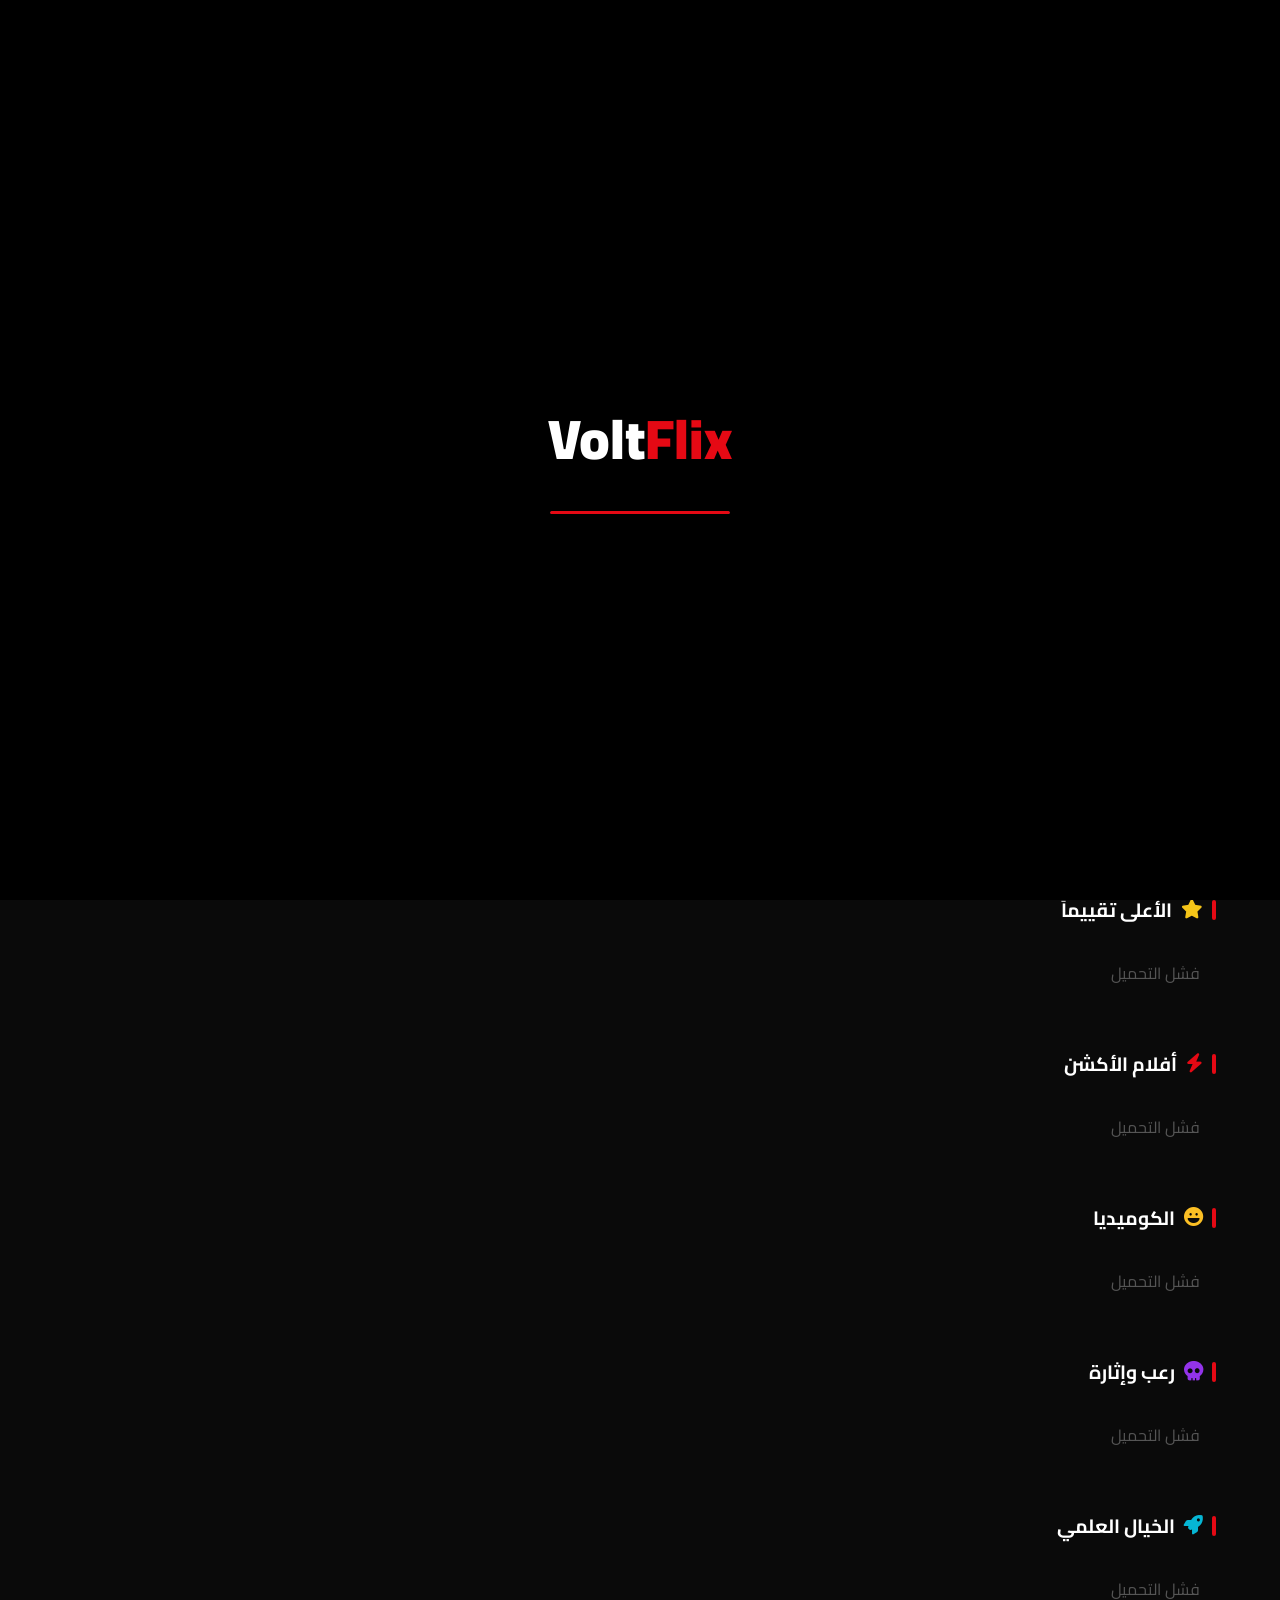
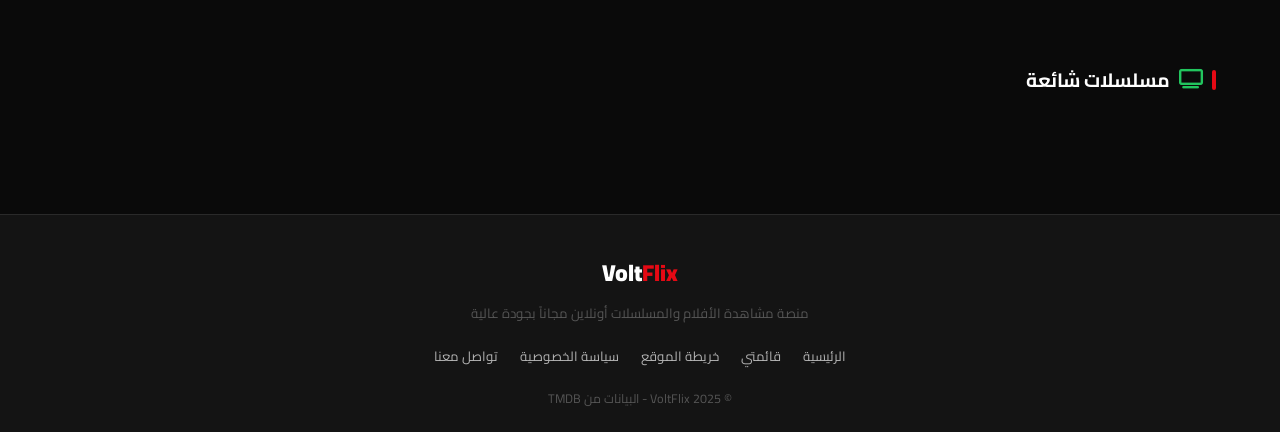
==== commit a4ddcfd4: "index.html" ====
--- a/index.html
+++ b/index.html
@@ -1,1408 +1,751 @@
+<?xml version="1.0" encoding="UTF-8" ?>
 <!DOCTYPE html>
-<html lang="ar" dir="rtl">
+<html b:version='2' class='v2' expr:dir='data:blog.languageDirection' xmlns='http://www.w3.org/1999/xhtml' xmlns:b='http://www.google.com/2005/gml/b' xmlns:data='http://www.google.com/2005/gml/data' xmlns:expr='http://www.google.com/2005/gml/expr'>
 <head>
-  <meta charset="UTF-8">
-  <meta name="viewport" content="width=device-width, initial-scale=1.0">
+  <meta charset='UTF-8'/>
+  <meta content='width=device-width, initial-scale=1.0' name='viewport'/>
+  <b:include data='blog' name='all-head-content'/>
   <title>VoltFlix - مشاهدة أفلام ومسلسلات أونلاين</title>
-  <meta name="description" content="VoltFlix - منصة مشاهدة الأفلام والمسلسلات أونلاين مجاناً بجودة عالية">
-  <meta name="keywords" content="أفلام, مسلسلات, مشاهدة اونلاين, VoltFlix, افلام عربية, افلام اجنبية">
-  <meta name="robots" content="index, follow">
-  <link rel="canonical" href="https://voltflix.blogspot.com/">
-
-  <!-- Open Graph / Facebook -->
-  <meta property="og:type" content="website">
-  <meta property="og:url" content="https://voltflix.blogspot.com/">
-  <meta property="og:title" content="VoltFlix - مشاهدة أفلام ومسلسلات أونلاين">
-  <meta property="og:description" content="منصة VoltFlix لمشاهدة الأفلام والمسلسلات أونلاين مجاناً">
-  <meta property="og:image" content="https://img.icons8.com/fluent/512/000000/movie-projector.png">
-
-  <!-- Twitter Card -->
-  <meta name="twitter:card" content="summary_large_image">
-  <meta name="twitter:title" content="VoltFlix - مشاهدة أفلام ومسلسلات أونلاين">
-  <meta name="twitter:description" content="منصة VoltFlix لمشاهدة الأفلام والمسلسلات أونلاين مجاناً">
-  <meta name="twitter:image" content="https://img.icons8.com/fluent/512/000000/movie-projector.png">
-
-  <!-- Favicon / Tab Icon - اللوجو في تبويب المتصفح -->
-  <link rel="icon" type="image/svg+xml" href="data:image/svg+xml,<svg xmlns='http://www.w3.org/2000/svg' viewBox='0 0 100 100'><rect width='100' height='100' rx='18' fill='%23e50914'/><text y='.9em' font-size='75' x='10' fill='white' font-family='Arial Black,sans-serif' font-weight='900'>V</text></svg>">
-  <link rel="shortcut icon" type="image/svg+xml" href="data:image/svg+xml,<svg xmlns='http://www.w3.org/2000/svg' viewBox='0 0 100 100'><rect width='100' height='100' rx='18' fill='%23e50914'/><text y='.9em' font-size='75' x='10' fill='white' font-family='Arial Black,sans-serif' font-weight='900'>V</text></svg>">
-  <link rel="apple-touch-icon" href="data:image/svg+xml,<svg xmlns='http://www.w3.org/2000/svg' viewBox='0 0 100 100'><rect width='100' height='100' rx='18' fill='%23e50914'/><text y='.9em' font-size='75' x='10' fill='white' font-family='Arial Black,sans-serif' font-weight='900'>V</text></svg>">
-
-  <!-- Google Fonts - Cairo -->
-  <link rel="preconnect" href="https://fonts.googleapis.com">
-  <link href="https://fonts.googleapis.com/css2?family=Cairo:wght@300;400;600;700;900&display=swap" rel="stylesheet">
-
-  <!-- Font Awesome 6 -->
-  <link rel="stylesheet" href="https://cdnjs.cloudflare.com/ajax/libs/font-awesome/6.5.0/css/all.min.css">
-
-  <!-- Schema.org JSON-LD - سيتم تحديثه ديناميكياً -->
-  <script type="application/ld+json" id="schema-org">
+
+  <meta content='VoltFlix - منصة مشاهدة الأفلام والمسلسلات أونلاين مجاناً بجودة عالية' name='description'/>
+  <meta content='أفلام, مسلسلات, مشاهدة اونلاين, VoltFlix' name='keywords'/>
+  <meta content='index, follow' name='robots'/>
+
+  <!-- Open Graph -->
+  <meta content='website' property='og:type'/>
+  <meta content='VoltFlix - مشاهدة أفلام ومسلسلات أونلاين' property='og:title'/>
+  <meta content='منصة VoltFlix لمشاهدة الأفلام والمسلسلات أونلاين مجاناً' property='og:description'/>
+  <meta content='https://img.icons8.com/fluent/512/000000/movie-projector.png' property='og:image'/>
+
+  <!-- Twitter -->
+  <meta content='summary_large_image' name='twitter:card'/>
+  <meta content='VoltFlix - مشاهدة أفلام ومسلسلات أونلاين' name='twitter:title'/>
+
+  <!-- Favicon SVG مدمج -->
+  <link href='data:image/svg+xml,&lt;svg xmlns=&quot;http://www.w3.org/2000/svg&quot; viewBox=&quot;0 0 100 100&quot;&gt;&lt;rect width=&quot;100&quot; height=&quot;100&quot; rx=&quot;18&quot; fill=&quot;%23e50914&quot;/&gt;&lt;text y=&quot;.9em&quot; font-size=&quot;75&quot; x=&quot;10&quot; fill=&quot;white&quot; font-weight=&quot;900&quot;&gt;V&lt;/text&gt;&lt;/svg&gt;' rel='icon' type='image/svg+xml'/>
+
+  <!-- Google Fonts -->
+  <link href='https://fonts.googleapis.com/css2?family=Cairo:wght@300;400;600;700;900&amp;display=swap' rel='stylesheet'/>
+  <!-- Font Awesome -->
+  <link href='https://cdnjs.cloudflare.com/ajax/libs/font-awesome/6.5.0/css/all.min.css' rel='stylesheet'/>
+
+  <script type='application/ld+json' id='schema-org'>
   {
     "@context": "https://schema.org",
     "@type": "WebSite",
     "name": "VoltFlix",
-    "url": "https://voltflix.blogspot.com/",
-    "description": "منصة مشاهدة الأفلام والمسلسلات أونلاين",
-    "potentialAction": {
-      "@type": "SearchAction",
-      "target": "https://voltflix.blogspot.com/#/search/{search_term}",
-      "query-input": "required name=search_term"
-    }
+    "url": "https://voltflix.blogspot.com/"
   }
   </script>
 
-  <style>
-    /* ===== CSS Variables - متغيرات الألوان ===== */
-    :root {
-      --primary: #e50914;
-      --primary-dark: #b20710;
-      --bg-dark: #0a0a0a;
-      --bg-card: #141414;
-      --bg-modal: #181818;
-      --text-primary: #ffffff;
-      --text-secondary: #b3b3b3;
-      --text-muted: #666;
-      --border: #333;
-      --accent: #f5c518;
-      --success: #46d369;
-      --radius: 6px;
-      --shadow: 0 8px 32px rgba(0,0,0,0.6);
-      --font: 'Cairo', sans-serif;
-      --transition: 0.3s cubic-bezier(0.4,0,0.2,1);
-    }
-
-    /* ===== Reset & Base ===== */
-    *, *::before, *::after { box-sizing: border-box; margin: 0; padding: 0; }
-    html { scroll-behavior: smooth; }
-    body {
-      font-family: var(--font);
-      background: var(--bg-dark);
-      color: var(--text-primary);
-      min-height: 100vh;
-      overflow-x: hidden;
-      direction: rtl;
-    }
-    a { text-decoration: none; color: inherit; }
-    img { max-width: 100%; display: block; }
-    button { cursor: pointer; font-family: var(--font); border: none; outline: none; }
-
-    /* ===== Splash Screen - شاشة البداية ===== */
-    #splash {
-      position: fixed; inset: 0;
-      background: #000;
-      display: flex;
-      flex-direction: column;
-      align-items: center;
-      justify-content: center;
-      z-index: 9999;
-      transition: opacity 0.8s ease, visibility 0.8s ease;
-    }
-    #splash.hidden { opacity: 0; visibility: hidden; pointer-events: none; }
-    .splash-logo {
-      font-size: 4rem;
-      font-weight: 900;
-      letter-spacing: -2px;
-      animation: splashPulse 1.5s ease infinite alternate;
-    }
-    .splash-logo span { color: var(--primary); }
-    .splash-bar {
-      width: 200px; height: 3px;
-      background: var(--border);
-      border-radius: 2px;
-      margin-top: 24px;
-      overflow: hidden;
-    }
-    .splash-progress {
-      height: 100%;
-      background: var(--primary);
-      border-radius: 2px;
-      animation: splashLoad 2s ease forwards;
-    }
-    @keyframes splashPulse { from { opacity: 0.7; } to { opacity: 1; } }
-    @keyframes splashLoad { from { width: 0; } to { width: 100%; } }
-
-    /* ===== Header / Navbar ===== */
-    #header {
-      position: fixed; top: 0; left: 0; right: 0;
-      z-index: 100;
-      padding: 0 5%;
-      height: 64px;
-      display: flex;
-      align-items: center;
-      justify-content: space-between;
-      transition: background var(--transition);
-      background: linear-gradient(to bottom, rgba(0,0,0,0.9), transparent);
-    }
-    #header.scrolled { background: rgba(10,10,10,0.97); box-shadow: 0 2px 20px rgba(0,0,0,0.5); }
-    .logo {
-      font-size: 1.8rem;
-      font-weight: 900;
-      letter-spacing: -1px;
-      display: flex;
-      align-items: center;
-      gap: 8px;
-    }
-    .logo-icon {
-      width: 36px; height: 36px;
-      background: var(--primary);
-      border-radius: 8px;
-      display: flex; align-items: center; justify-content: center;
-      font-size: 1.1rem;
-      color: white;
-      font-weight: 900;
-    }
-    .logo span { color: var(--primary); }
-    .nav-links { display: flex; gap: 24px; align-items: center; }
-    .nav-links a {
-      color: var(--text-secondary);
-      font-size: 0.9rem;
-      font-weight: 600;
-      transition: color var(--transition);
-    }
-    .nav-links a:hover { color: white; }
-    .nav-actions { display: flex; align-items: center; gap: 12px; }
-    .btn-icon {
-      background: transparent;
-      color: var(--text-secondary);
-      font-size: 1.1rem;
-      padding: 8px;
-      border-radius: 50%;
-      transition: all var(--transition);
-    }
-    .btn-icon:hover { color: white; background: rgba(255,255,255,0.1); }
-    .watchlist-count {
-      background: var(--primary);
-      color: white;
-      font-size: 0.65rem;
-      font-weight: 700;
-      border-radius: 50%;
-      width: 16px; height: 16px;
-      display: flex; align-items: center; justify-content: center;
-      position: absolute;
-      top: -2px; right: -2px;
-    }
-    .btn-watchlist { position: relative; }
-
-    /* ===== Search Bar ===== */
-    .search-wrap {
-      display: flex;
-      align-items: center;
-      background: rgba(0,0,0,0.7);
-      border: 1px solid var(--border);
-      border-radius: 4px;
-      overflow: hidden;
-      transition: border-color var(--transition), width var(--transition);
-      width: 220px;
-    }
-    .search-wrap:focus-within { border-color: white; }
-    .search-wrap input {
-      background: transparent;
-      border: none;
-      color: white;
-      font-family: var(--font);
-      font-size: 0.9rem;
-      padding: 8px 12px;
-      width: 100%;
-      outline: none;
-      direction: rtl;
-    }
-    .search-wrap input::placeholder { color: var(--text-muted); }
-    .search-wrap button {
-      background: transparent;
-      color: var(--text-secondary);
-      padding: 8px 12px;
-      transition: color var(--transition);
-    }
-    .search-wrap button:hover { color: white; }
-
-    /* ===== Search Results Dropdown ===== */
-    #search-results {
-      position: fixed;
-      top: 64px; right: 5%;
-      width: 320px;
-      background: var(--bg-modal);
-      border: 1px solid var(--border);
-      border-radius: var(--radius);
-      box-shadow: var(--shadow);
-      max-height: 420px;
-      overflow-y: auto;
-      z-index: 99;
-      display: none;
-    }
-    #search-results.visible { display: block; }
-    .search-item {
-      display: flex;
-      gap: 12px;
-      padding: 10px 14px;
-      cursor: pointer;
-      transition: background var(--transition);
-      align-items: center;
-    }
-    .search-item:hover { background: rgba(255,255,255,0.07); }
-    .search-item img {
-      width: 40px; height: 56px;
-      border-radius: 4px;
-      object-fit: cover;
-      flex-shrink: 0;
-    }
-    .search-item-info h4 { font-size: 0.9rem; font-weight: 600; margin-bottom: 2px; }
-    .search-item-info p { font-size: 0.78rem; color: var(--text-muted); }
-
-    /* ===== Hero Section ===== */
-    #hero {
-      position: relative;
-      height: 85vh;
-      min-height: 500px;
-      display: flex;
-      align-items: flex-end;
-      padding: 0 5% 6%;
-      overflow: hidden;
-    }
-    .hero-backdrop {
-      position: absolute; inset: 0;
-      background-size: cover;
-      background-position: center top;
-      transition: background-image 0.8s ease;
-    }
-    .hero-overlay {
-      position: absolute; inset: 0;
-      background: linear-gradient(
-        to top,
-        var(--bg-dark) 0%,
-        rgba(0,0,0,0.6) 40%,
-        rgba(0,0,0,0.2) 80%,
-        transparent 100%
-      );
-    }
-    .hero-content { position: relative; z-index: 2; max-width: 550px; }
-    .hero-badge {
-      display: inline-flex;
-      align-items: center;
-      gap: 6px;
-      background: var(--primary);
-      color: white;
-      font-size: 0.78rem;
-      font-weight: 700;
-      padding: 4px 12px;
-      border-radius: 3px;
-      margin-bottom: 12px;
-      letter-spacing: 0.5px;
-    }
-    .hero-title {
-      font-size: clamp(1.8rem, 4vw, 3rem);
-      font-weight: 900;
-      line-height: 1.15;
-      margin-bottom: 14px;
-      text-shadow: 0 2px 8px rgba(0,0,0,0.8);
-    }
-    .hero-desc {
-      font-size: 0.95rem;
-      color: var(--text-secondary);
-      line-height: 1.7;
-      margin-bottom: 20px;
-      display: -webkit-box;
-      -webkit-line-clamp: 3;
-      -webkit-box-orient: vertical;
-      overflow: hidden;
-    }
-    .hero-meta { display: flex; gap: 16px; align-items: center; margin-bottom: 20px; flex-wrap: wrap; }
-    .hero-meta span { font-size: 0.85rem; color: var(--text-secondary); display: flex; align-items: center; gap: 5px; }
-    .hero-meta .rating { color: var(--accent); font-weight: 700; }
-    .hero-actions { display: flex; gap: 12px; flex-wrap: wrap; }
-    .btn-primary {
-      background: var(--primary);
-      color: white;
-      padding: 12px 28px;
-      border-radius: var(--radius);
-      font-weight: 700;
-      font-size: 1rem;
-      display: flex; align-items: center; gap: 8px;
-      transition: all var(--transition);
-      box-shadow: 0 4px 16px rgba(229,9,20,0.4);
-    }
-    .btn-primary:hover { background: var(--primary-dark); transform: translateY(-1px); }
-    .btn-secondary {
-      background: rgba(255,255,255,0.15);
-      color: white;
-      padding: 12px 24px;
-      border-radius: var(--radius);
-      font-weight: 600;
-      font-size: 0.95rem;
-      display: flex; align-items: center; gap: 8px;
-      backdrop-filter: blur(8px);
-      border: 1px solid rgba(255,255,255,0.2);
-      transition: all var(--transition);
-    }
-    .btn-secondary:hover { background: rgba(255,255,255,0.25); }
-
-    /* ===== Main Content ===== */
-    #main { padding: 0 5%; padding-bottom: 60px; }
-
-    /* ===== Section Rows ===== */
-    .section { margin-bottom: 40px; }
-    .section-header {
-      display: flex;
-      align-items: center;
-      justify-content: space-between;
-      margin-bottom: 16px;
-    }
-    .section-title {
-      font-size: 1.25rem;
-      font-weight: 700;
-      display: flex; align-items: center; gap: 10px;
-    }
-    .section-title::before {
-      content: '';
-      display: block;
-      width: 4px; height: 22px;
-      background: var(--primary);
-      border-radius: 2px;
-    }
-    .section-more { font-size: 0.85rem; color: var(--primary); font-weight: 600; cursor: pointer; }
-    .section-more:hover { text-decoration: underline; }
-
-    /* ===== Cards Row - الصفوف الأفقية ===== */
-    .cards-row {
-      display: flex;
-      gap: 12px;
-      overflow-x: auto;
-      padding-bottom: 8px;
-      scrollbar-width: thin;
-      scrollbar-color: var(--border) transparent;
-    }
-    .cards-row::-webkit-scrollbar { height: 4px; }
-    .cards-row::-webkit-scrollbar-track { background: transparent; }
-    .cards-row::-webkit-scrollbar-thumb { background: var(--border); border-radius: 2px; }
-
-    /* ===== Movie Card ===== */
-    .card {
-      flex-shrink: 0;
-      width: 160px;
-      cursor: pointer;
-      transition: transform var(--transition);
-      border-radius: var(--radius);
-      overflow: hidden;
-      position: relative;
-    }
-    .card:hover { transform: scale(1.05); z-index: 2; }
-    .card-poster {
-      width: 100%;
-      aspect-ratio: 2/3;
-      object-fit: cover;
-      background: var(--bg-card);
-      display: block;
-    }
-    .card-overlay {
-      position: absolute; inset: 0;
-      background: linear-gradient(to top, rgba(0,0,0,0.9) 0%, transparent 60%);
-      opacity: 0;
-      transition: opacity var(--transition);
-      display: flex;
-      flex-direction: column;
-      justify-content: flex-end;
-      padding: 10px;
-    }
-    .card:hover .card-overlay { opacity: 1; }
-    .card-title { font-size: 0.82rem; font-weight: 700; line-height: 1.3; margin-bottom: 4px; }
-    .card-meta { font-size: 0.72rem; color: var(--text-secondary); display: flex; gap: 8px; }
-    .card-rating { color: var(--accent); font-weight: 700; }
-    .card-play-btn {
-      position: absolute; top: 50%; left: 50%;
-      transform: translate(-50%, -50%);
-      width: 44px; height: 44px;
-      background: rgba(229,9,20,0.9);
-      border-radius: 50%;
-      display: flex; align-items: center; justify-content: center;
-      font-size: 1rem;
-      opacity: 0;
-      transition: opacity var(--transition);
-      backdrop-filter: blur(4px);
-    }
-    .card:hover .card-play-btn { opacity: 1; }
-    .card-badge {
-      position: absolute; top: 8px; right: 8px;
-      background: var(--primary);
-      color: white;
-      font-size: 0.65rem;
-      font-weight: 700;
-      padding: 2px 7px;
-      border-radius: 3px;
-    }
-
-    /* ===== Loading Skeleton ===== */
-    .skeleton {
-      flex-shrink: 0;
-      width: 160px;
-      aspect-ratio: 2/3;
-      background: linear-gradient(90deg, var(--bg-card) 25%, #1f1f1f 50%, var(--bg-card) 75%);
-      background-size: 200% 100%;
-      animation: shimmer 1.5s infinite;
-      border-radius: var(--radius);
-    }
-    @keyframes shimmer { to { background-position: -200% 0; } }
-
-    /* ===== Modal ===== */
-    #modal-overlay {
-      position: fixed; inset: 0;
-      background: rgba(0,0,0,0.85);
-      z-index: 200;
-      display: none;
-      align-items: center;
-      justify-content: center;
-      padding: 20px;
-      backdrop-filter: blur(6px);
-    }
-    #modal-overlay.open { display: flex; }
-    #modal {
-      background: var(--bg-modal);
-      border-radius: 12px;
-      width: 100%;
-      max-width: 860px;
-      max-height: 92vh;
-      overflow-y: auto;
-      position: relative;
-      box-shadow: 0 20px 80px rgba(0,0,0,0.8);
-      animation: modalIn 0.4s cubic-bezier(0.34, 1.56, 0.64, 1);
-    }
-    @keyframes modalIn { from { transform: scale(0.88) translateY(20px); opacity: 0; } to { transform: scale(1) translateY(0); opacity: 1; } }
-    .modal-close {
-      position: absolute; top: 14px; left: 14px;
-      background: rgba(0,0,0,0.7);
-      color: white;
-      width: 36px; height: 36px;
-      border-radius: 50%;
-      display: flex; align-items: center; justify-content: center;
-      font-size: 1rem;
-      z-index: 10;
-      transition: background var(--transition);
-    }
-    .modal-close:hover { background: var(--primary); }
-    .modal-backdrop {
-      width: 100%;
-      aspect-ratio: 16/9;
-      object-fit: cover;
-      border-radius: 12px 12px 0 0;
-    }
-    .modal-body { padding: 24px; }
-    .modal-title { font-size: 1.7rem; font-weight: 900; margin-bottom: 10px; }
-    .modal-meta { display: flex; gap: 14px; flex-wrap: wrap; margin-bottom: 16px; }
-    .modal-meta span {
-      font-size: 0.85rem;
-      color: var(--text-secondary);
-      display: flex; align-items: center; gap: 5px;
-    }
-    .modal-meta .rating { color: var(--accent); font-weight: 700; font-size: 1rem; }
-    .modal-genres { display: flex; gap: 8px; flex-wrap: wrap; margin-bottom: 16px; }
-    .genre-tag {
-      background: rgba(255,255,255,0.08);
-      border: 1px solid var(--border);
-      color: var(--text-secondary);
-      font-size: 0.78rem;
-      padding: 4px 12px;
-      border-radius: 20px;
-    }
-    .modal-desc { font-size: 0.95rem; line-height: 1.8; color: var(--text-secondary); margin-bottom: 20px; }
-    .modal-actions { display: flex; gap: 12px; flex-wrap: wrap; margin-bottom: 24px; }
-
-    /* ===== Video Player - مشغل الفيديو ===== */
-    #player-section { display: none; }
-    #player-section.active { display: block; }
-    .player-header {
-      display: flex;
-      align-items: center;
-      justify-content: space-between;
-      margin-bottom: 12px;
-    }
-    .player-header h3 { font-size: 1rem; font-weight: 700; }
-    .source-tabs { display: flex; gap: 8px; }
-    .source-tab {
-      background: var(--bg-card);
-      color: var(--text-secondary);
-      border: 1px solid var(--border);
-      padding: 5px 14px;
-      border-radius: 4px;
-      font-size: 0.8rem;
-      font-weight: 600;
-      transition: all var(--transition);
-    }
-    .source-tab.active { background: var(--primary); border-color: var(--primary); color: white; }
-    .source-tab:hover:not(.active) { border-color: var(--text-muted); color: white; }
-    .player-container {
-      position: relative;
-      width: 100%;
-      height: 450px;
-      background: #000;
-      border-radius: var(--radius);
-      overflow: hidden;
-    }
-    .player-container iframe {
-      width: 100%; height: 100%;
-      border: none;
-    }
-    .player-loading {
-      position: absolute; inset: 0;
-      display: flex;
-      flex-direction: column;
-      align-items: center;
-      justify-content: center;
-      background: #000;
-      gap: 14px;
-      z-index: 5;
-    }
-    .player-loading.hidden { display: none; }
-    .spinner {
-      width: 48px; height: 48px;
-      border: 4px solid rgba(255,255,255,0.1);
-      border-top-color: var(--primary);
-      border-radius: 50%;
-      animation: spin 0.9s linear infinite;
-    }
-    @keyframes spin { to { transform: rotate(360deg); } }
-    .player-loading p { color: var(--text-secondary); font-size: 0.9rem; }
-    .player-error {
-      position: absolute; inset: 0;
-      display: flex;
-      flex-direction: column;
-      align-items: center;
-      justify-content: center;
-      background: #0a0a0a;
-      gap: 14px;
-      display: none;
-    }
-    .player-error i { font-size: 2.5rem; color: var(--primary); }
-    .player-error p { color: var(--text-secondary); text-align: center; }
-
-    /* ===== Watchlist Panel ===== */
-    #watchlist-panel {
-      position: fixed; top: 64px; left: 0; right: 0; bottom: 0;
-      background: var(--bg-dark);
-      z-index: 150;
-      display: none;
-      overflow-y: auto;
-      padding: 40px 5%;
-    }
-    #watchlist-panel.open { display: block; }
-    .panel-header {
-      display: flex;
-      align-items: center;
-      justify-content: space-between;
-      margin-bottom: 30px;
-    }
-    .panel-header h2 { font-size: 1.6rem; font-weight: 800; }
-    .watchlist-grid {
-      display: grid;
-      grid-template-columns: repeat(auto-fill, minmax(160px, 1fr));
-      gap: 16px;
-    }
-    .watchlist-empty {
-      text-align: center;
-      padding: 60px 20px;
-      color: var(--text-muted);
-    }
-    .watchlist-empty i { font-size: 3rem; margin-bottom: 16px; display: block; }
-
-    /* ===== Sitemap Panel ===== */
-    #sitemap-panel {
-      position: fixed; inset: 0;
-      background: rgba(0,0,0,0.9);
-      z-index: 300;
-      display: none;
-      padding: 40px 5%;
-      overflow-y: auto;
-    }
-    #sitemap-panel.open { display: block; }
-    .sitemap-content {
-      background: var(--bg-modal);
-      border-radius: 12px;
-      padding: 30px;
-      max-width: 800px;
-      margin: 0 auto;
-    }
-    .sitemap-content h2 { font-size: 1.4rem; font-weight: 800; margin-bottom: 20px; }
-    #sitemap-urls {
-      background: #000;
-      border: 1px solid var(--border);
-      border-radius: var(--radius);
-      padding: 16px;
-      font-family: monospace;
-      font-size: 0.8rem;
-      color: #4ade80;
-      max-height: 400px;
-      overflow-y: auto;
-      white-space: pre-wrap;
-      margin-bottom: 16px;
-      direction: ltr;
-      text-align: left;
-    }
-
-    /* ===== Toast Notification ===== */
-    #toast {
-      position: fixed;
-      bottom: 30px;
-      left: 50%;
-      transform: translateX(-50%) translateY(20px);
-      background: rgba(30,30,30,0.95);
-      color: white;
-      padding: 12px 24px;
-      border-radius: 8px;
-      font-size: 0.9rem;
-      font-weight: 600;
-      border: 1px solid var(--border);
-      box-shadow: var(--shadow);
-      z-index: 400;
-      opacity: 0;
-      transition: all var(--transition);
-      pointer-events: none;
-      white-space: nowrap;
-    }
-    #toast.show { opacity: 1; transform: translateX(-50%) translateY(0); }
-
-    /* ===== Footer ===== */
-    #footer {
-      background: var(--bg-card);
-      border-top: 1px solid var(--border);
-      padding: 40px 5% 24px;
-      text-align: center;
-    }
-    .footer-logo { font-size: 1.5rem; font-weight: 900; margin-bottom: 8px; }
-    .footer-logo span { color: var(--primary); }
-    .footer-desc { color: var(--text-muted); font-size: 0.85rem; margin-bottom: 20px; }
-    .footer-links { display: flex; justify-content: center; gap: 24px; flex-wrap: wrap; margin-bottom: 20px; }
-    .footer-links a { color: var(--text-secondary); font-size: 0.85rem; transition: color var(--transition); }
-    .footer-links a:hover { color: white; }
-    .footer-copy { color: var(--text-muted); font-size: 0.8rem; }
-
-    /* ===== Responsive ===== */
-    @media (max-width: 768px) {
-      #header { padding: 0 4%; }
-      .nav-links { display: none; }
-      #main { padding: 0 3%; padding-bottom: 60px; }
-      #hero { height: 70vh; padding: 0 4% 5%; }
-      .hero-title { font-size: 1.5rem; }
-      .hero-desc { display: none; }
-      .card { width: 130px; }
-      .skeleton { width: 130px; }
-      .player-container { height: 250px; }
-      #modal { max-height: 95vh; }
-      .modal-title { font-size: 1.2rem; }
-      #search-results { right: 3%; left: 3%; width: auto; }
-      .search-wrap { width: 160px; }
-    }
-    @media (max-width: 480px) {
-      .logo { font-size: 1.4rem; }
-      .btn-primary, .btn-secondary { padding: 10px 16px; font-size: 0.9rem; }
-    }
-  </style>
+<style>
+:root{--red:#e50914;--red2:#b20710;--bg:#0a0a0a;--card:#141414;--modal:#181818;--w:#fff;--g:#b3b3b3;--m:#555;--brd:#2a2a2a;--gold:#f5c518;--green:#46d369;--r:6px;--sh:0 8px 32px rgba(0,0,0,.6);--f:'Cairo',sans-serif;--tr:.3s cubic-bezier(.4,0,.2,1)}
+*,*::before,*::after{box-sizing:border-box;margin:0;padding:0}
+html{scroll-behavior:smooth}
+body{font-family:var(--f);background:var(--bg);color:var(--w);min-height:100vh;overflow-x:hidden;direction:rtl}
+a{text-decoration:none;color:inherit}
+img{max-width:100%;display:block}
+button{cursor:pointer;font-family:var(--f);border:none;outline:none}
+
+/* Splash */
+#splash{position:fixed;inset:0;background:#000;display:flex;flex-direction:column;align-items:center;justify-content:center;z-index:9999;transition:opacity .8s,visibility .8s}
+#splash.hidden{opacity:0;visibility:hidden;pointer-events:none}
+.slogo{font-size:3.5rem;font-weight:900;animation:sp 1.4s ease infinite alternate}
+.slogo span{color:var(--red)}
+.sbar{width:180px;height:3px;background:var(--brd);border-radius:2px;margin-top:20px;overflow:hidden}
+.sprog{height:100%;background:var(--red);border-radius:2px;animation:sl 2.2s ease forwards}
+@keyframes sp{from{opacity:.6}to{opacity:1}}
+@keyframes sl{from{width:0}to{width:100%}}
+
+/* Header */
+#hdr{position:fixed;top:0;left:0;right:0;z-index:100;padding:0 5%;height:64px;display:flex;align-items:center;justify-content:space-between;background:linear-gradient(to bottom,rgba(0,0,0,.95),transparent);transition:background var(--tr)}
+#hdr.sc{background:rgba(10,10,10,.98);box-shadow:0 2px 20px rgba(0,0,0,.5)}
+.logo{font-size:1.8rem;font-weight:900;display:flex;align-items:center;gap:8px;cursor:pointer}
+.lico{width:34px;height:34px;background:var(--red);border-radius:8px;display:flex;align-items:center;justify-content:center;font-size:1rem;color:#fff;font-weight:900}
+.logo span{color:var(--red)}
+.nav{display:flex;gap:20px;align-items:center}
+.nav a{color:var(--g);font-size:.88rem;font-weight:600;transition:color var(--tr);cursor:pointer}
+.nav a:hover{color:#fff}
+.acts{display:flex;align-items:center;gap:10px}
+.bico{background:transparent;color:var(--g);font-size:1rem;padding:8px;border-radius:50%;transition:all var(--tr)}
+.bico:hover{color:#fff;background:rgba(255,255,255,.1)}
+.wlbtn{position:relative}
+.wlc{background:var(--red);color:#fff;font-size:.6rem;font-weight:700;border-radius:50%;width:15px;height:15px;display:none;align-items:center;justify-content:center;position:absolute;top:-2px;right:-2px}
+
+/* Search */
+.sw{display:flex;align-items:center;background:rgba(0,0,0,.7);border:1px solid var(--brd);border-radius:4px;overflow:hidden;transition:border-color var(--tr);width:210px}
+.sw:focus-within{border-color:#fff}
+.sw input{background:transparent;border:none;color:#fff;font-family:var(--f);font-size:.88rem;padding:8px 10px;width:100%;outline:none;direction:rtl}
+.sw input::placeholder{color:var(--m)}
+.sw button{background:transparent;color:var(--g);padding:8px 10px;transition:color var(--tr)}
+.sw button:hover{color:#fff}
+
+/* Search Dropdown */
+#sres{position:fixed;top:64px;right:5%;width:310px;background:var(--modal);border:1px solid var(--brd);border-radius:var(--r);box-shadow:var(--sh);max-height:400px;overflow-y:auto;z-index:99;display:none}
+#sres.vis{display:block}
+.si{display:flex;gap:10px;padding:10px 14px;cursor:pointer;transition:background var(--tr);align-items:center}
+.si:hover{background:rgba(255,255,255,.07)}
+.si img{width:38px;height:54px;border-radius:4px;object-fit:cover;flex-shrink:0}
+.si h4{font-size:.88rem;font-weight:600;margin-bottom:2px}
+.si p{font-size:.75rem;color:var(--m)}
+
+/* Hero */
+#hero{position:relative;height:82vh;min-height:480px;display:flex;align-items:flex-end;padding:0 5% 6%;overflow:hidden}
+.hbg{position:absolute;inset:0;background-size:cover;background-position:center top;transition:background-image .8s}
+.hov{position:absolute;inset:0;background:linear-gradient(to top,var(--bg) 0%,rgba(0,0,0,.55) 40%,rgba(0,0,0,.15) 80%,transparent 100%)}
+.hcon{position:relative;z-index:2;max-width:540px}
+.hbadge{display:inline-flex;align-items:center;gap:6px;background:var(--red);color:#fff;font-size:.75rem;font-weight:700;padding:4px 12px;border-radius:3px;margin-bottom:12px}
+.htitle{font-size:clamp(1.7rem,4vw,2.8rem);font-weight:900;line-height:1.15;margin-bottom:12px;text-shadow:0 2px 8px rgba(0,0,0,.8)}
+.hdesc{font-size:.92rem;color:var(--g);line-height:1.7;margin-bottom:18px;display:-webkit-box;-webkit-line-clamp:3;-webkit-box-orient:vertical;overflow:hidden}
+.hmeta{display:flex;gap:14px;align-items:center;margin-bottom:18px;flex-wrap:wrap}
+.hmeta span{font-size:.83rem;color:var(--g);display:flex;align-items:center;gap:5px}
+.hmeta .rt{color:var(--gold);font-weight:700}
+.hacts{display:flex;gap:10px;flex-wrap:wrap}
+.bp{background:var(--red);color:#fff;padding:11px 26px;border-radius:var(--r);font-weight:700;font-size:.95rem;display:flex;align-items:center;gap:7px;transition:all var(--tr);box-shadow:0 4px 16px rgba(229,9,20,.35)}
+.bp:hover{background:var(--red2);transform:translateY(-1px)}
+.bs{background:rgba(255,255,255,.14);color:#fff;padding:11px 22px;border-radius:var(--r);font-weight:600;font-size:.92rem;display:flex;align-items:center;gap:7px;backdrop-filter:blur(6px);border:1px solid rgba(255,255,255,.2);transition:all var(--tr)}
+.bs:hover{background:rgba(255,255,255,.24)}
+
+/* Main */
+#main{padding:0 5% 60px}
+.sec{margin-bottom:36px}
+.sech{display:flex;align-items:center;justify-content:space-between;margin-bottom:14px}
+.sect{font-size:1.2rem;font-weight:700;display:flex;align-items:center;gap:9px}
+.sect::before{content:'';display:block;width:4px;height:20px;background:var(--red);border-radius:2px}
+
+/* Cards Row */
+.row{display:flex;gap:10px;overflow-x:auto;padding-bottom:6px;scrollbar-width:thin;scrollbar-color:var(--brd) transparent}
+.row::-webkit-scrollbar{height:3px}
+.row::-webkit-scrollbar-thumb{background:var(--brd);border-radius:2px}
+
+/* Card */
+.card{flex-shrink:0;width:155px;cursor:pointer;transition:transform var(--tr);border-radius:var(--r);overflow:hidden;position:relative}
+.card:hover{transform:scale(1.06);z-index:2}
+.cposter{width:100%;aspect-ratio:2/3;object-fit:cover;background:var(--card);display:block}
+.cov{position:absolute;inset:0;background:linear-gradient(to top,rgba(0,0,0,.9) 0%,transparent 55%);opacity:0;transition:opacity var(--tr);display:flex;flex-direction:column;justify-content:flex-end;padding:9px}
+.card:hover .cov{opacity:1}
+.ctit{font-size:.8rem;font-weight:700;line-height:1.3;margin-bottom:3px}
+.cmeta{font-size:.7rem;color:var(--g);display:flex;gap:7px}
+.crt{color:var(--gold);font-weight:700}
+.cpb{position:absolute;top:50%;left:50%;transform:translate(-50%,-50%);width:42px;height:42px;background:rgba(229,9,20,.88);border-radius:50%;display:flex;align-items:center;justify-content:center;opacity:0;transition:opacity var(--tr)}
+.card:hover .cpb{opacity:1}
+.cbadge{position:absolute;top:7px;right:7px;background:var(--red);color:#fff;font-size:.62rem;font-weight:700;padding:2px 6px;border-radius:3px}
+
+/* Skeleton */
+.sk{flex-shrink:0;width:155px;aspect-ratio:2/3;background:linear-gradient(90deg,var(--card) 25%,#1c1c1c 50%,var(--card) 75%);background-size:200% 100%;animation:sh 1.5s infinite;border-radius:var(--r)}
+@keyframes sh{to{background-position:-200% 0}}
+
+/* Modal */
+#mover{position:fixed;inset:0;background:rgba(0,0,0,.88);z-index:200;display:none;align-items:center;justify-content:center;padding:16px;backdrop-filter:blur(5px)}
+#mover.open{display:flex}
+#mod{background:var(--modal);border-radius:12px;width:100%;max-width:840px;max-height:92vh;overflow-y:auto;position:relative;box-shadow:0 20px 80px rgba(0,0,0,.85);animation:mi .35s cubic-bezier(.34,1.56,.64,1)}
+@keyframes mi{from{transform:scale(.88) translateY(18px);opacity:0}to{transform:scale(1) translateY(0);opacity:1}}
+.mcls{position:absolute;top:12px;left:12px;background:rgba(0,0,0,.75);color:#fff;width:36px;height:36px;border-radius:50%;display:flex;align-items:center;justify-content:center;font-size:1rem;z-index:10;transition:background var(--tr)}
+.mcls:hover{background:var(--red)}
+.mbk{width:100%;aspect-ratio:16/9;object-fit:cover;border-radius:12px 12px 0 0}
+.mbody{padding:22px}
+.mtit{font-size:1.6rem;font-weight:900;margin-bottom:10px}
+.mmeta{display:flex;gap:12px;flex-wrap:wrap;margin-bottom:14px}
+.mmeta span{font-size:.83rem;color:var(--g);display:flex;align-items:center;gap:5px}
+.mmeta .rt{color:var(--gold);font-weight:700;font-size:.95rem}
+.mgens{display:flex;gap:7px;flex-wrap:wrap;margin-bottom:14px}
+.gtag{background:rgba(255,255,255,.07);border:1px solid var(--brd);color:var(--g);font-size:.75rem;padding:3px 11px;border-radius:20px}
+.mdesc{font-size:.92rem;line-height:1.8;color:var(--g);margin-bottom:18px}
+.macts{display:flex;gap:10px;flex-wrap:wrap;margin-bottom:22px}
+
+/* Player */
+#pls{display:none}
+#pls.act{display:block}
+.plh{display:flex;align-items:center;justify-content:space-between;margin-bottom:10px}
+.plh h3{font-size:.95rem;font-weight:700}
+.stabs{display:flex;gap:7px}
+.stab{background:var(--card);color:var(--g);border:1px solid var(--brd);padding:5px 13px;border-radius:4px;font-size:.78rem;font-weight:600;transition:all var(--tr)}
+.stab.act{background:var(--red);border-color:var(--red);color:#fff}
+.stab:hover:not(.act){border-color:var(--m);color:#fff}
+.plcon{position:relative;width:100%;height:450px;background:#000;border-radius:var(--r);overflow:hidden}
+.plcon iframe{width:100%;height:100%;border:none}
+.plload{position:absolute;inset:0;display:flex;flex-direction:column;align-items:center;justify-content:center;background:#000;gap:12px;z-index:5}
+.plload.hid{display:none}
+.spin{width:46px;height:46px;border:4px solid rgba(255,255,255,.1);border-top-color:var(--red);border-radius:50%;animation:sp2 .85s linear infinite}
+@keyframes sp2{to{transform:rotate(360deg)}}
+.plload p{color:var(--g);font-size:.88rem}
+.plnote{font-size:.75rem;color:var(--m);margin-top:7px;text-align:center}
+
+/* Watchlist Panel */
+#wlp{position:fixed;top:64px;left:0;right:0;bottom:0;background:var(--bg);z-index:150;display:none;overflow-y:auto;padding:36px 5%}
+#wlp.open{display:block}
+.pnhdr{display:flex;align-items:center;justify-content:space-between;margin-bottom:26px}
+.pnhdr h2{font-size:1.5rem;font-weight:800}
+.wlgrid{display:grid;grid-template-columns:repeat(auto-fill,minmax(155px,1fr));gap:14px}
+.wlemp{text-align:center;padding:60px 20px;color:var(--m);grid-column:1/-1}
+.wlemp i{font-size:3rem;margin-bottom:14px;display:block}
+
+/* Sitemap */
+#smp{position:fixed;inset:0;background:rgba(0,0,0,.92);z-index:300;display:none;padding:30px 5%;overflow-y:auto}
+#smp.open{display:block}
+.smcon{background:var(--modal);border-radius:12px;padding:28px;max-width:780px;margin:0 auto}
+.smcon h2{font-size:1.3rem;font-weight:800;margin-bottom:18px}
+#smurls{background:#000;border:1px solid var(--brd);border-radius:var(--r);padding:14px;font-family:monospace;font-size:.78rem;color:#4ade80;max-height:380px;overflow-y:auto;white-space:pre-wrap;margin-bottom:14px;direction:ltr;text-align:left}
+.smbtns{display:flex;gap:10px;flex-wrap:wrap}
+
+/* Toast */
+#toast{position:fixed;bottom:28px;left:50%;transform:translateX(-50%) translateY(18px);background:rgba(25,25,25,.96);color:#fff;padding:11px 22px;border-radius:8px;font-size:.88rem;font-weight:600;border:1px solid var(--brd);box-shadow:var(--sh);z-index:400;opacity:0;transition:all var(--tr);pointer-events:none;white-space:nowrap}
+#toast.show{opacity:1;transform:translateX(-50%) translateY(0)}
+
+/* Footer */
+#ftr{background:var(--card);border-top:1px solid var(--brd);padding:36px 5% 22px;text-align:center}
+.flogo{font-size:1.45rem;font-weight:900;margin-bottom:7px}
+.flogo span{color:var(--red)}
+.fdesc{color:var(--m);font-size:.83rem;margin-bottom:18px}
+.flinks{display:flex;justify-content:center;gap:22px;flex-wrap:wrap;margin-bottom:18px}
+.flinks a{color:var(--g);font-size:.83rem;transition:color var(--tr);cursor:pointer}
+.flinks a:hover{color:#fff}
+.fcopy{color:var(--m);font-size:.78rem}
+
+/* Responsive */
+@media(max-width:768px){
+  #hdr{padding:0 4%}
+  .nav{display:none}
+  #main{padding:0 3% 60px}
+  #hero{height:68vh;padding:0 4% 5%}
+  .htitle{font-size:1.45rem}
+  .hdesc{display:none}
+  .card{width:125px}
+  .sk{width:125px}
+  .plcon{height:240px}
+  #mod{max-height:96vh}
+  .mtit{font-size:1.15rem}
+  #sres{right:3%;left:3%;width:auto}
+  .sw{width:150px}
+}
+</style>
 </head>
 <body>
 
-<!-- ===== Splash Screen - شاشة التحميل ===== -->
-<div id="splash">
-  <div class="splash-logo">Volt<span>Flix</span></div>
-  <div class="splash-bar"><div class="splash-progress"></div></div>
+<!-- Splash -->
+<div id='splash'>
+  <div class='slogo'>Volt<span>Flix</span></div>
+  <div class='sbar'><div class='sprog'></div></div>
 </div>
 
-<!-- ===== Toast Notification ===== -->
-<div id="toast"></div>
-
-<!-- ===== Header ===== -->
-<header id="header">
-  <a href="#" class="logo" onclick="scrollToTop()">
-    <div class="logo-icon">V</div>
+<!-- Toast -->
+<div id='toast'></div>
+
+<!-- Header -->
+<header id='hdr'>
+  <div class='logo' onclick='scrollToTop()'>
+    <div class='lico'>V</div>
     Volt<span>Flix</span>
-  </a>
-
-  <nav class="nav-links">
-    <a href="#" onclick="scrollToTop()">الرئيسية</a>
-    <a href="#" onclick="openWatchlist()">قائمتي</a>
-    <a href="#" onclick="openSitemap()">خريطة الموقع</a>
+  </div>
+  <nav class='nav'>
+    <a onclick='scrollToTop()'>الرئيسية</a>
+    <a onclick='openWL()'>قائمتي</a>
+    <a onclick='openSM()'>خريطة الموقع</a>
   </nav>
-
-  <div class="nav-actions">
-    <div class="search-wrap">
-      <input type="text" id="search-input" placeholder="ابحث عن فيلم...">
-      <button onclick="performSearch()"><i class="fas fa-search"></i></button>
+  <div class='acts'>
+    <div class='sw'>
+      <input id='sinp' placeholder='ابحث عن فيلم...' type='text'/>
+      <button onclick='doSearch()'><i class='fas fa-search'></i></button>
     </div>
-    <button class="btn-icon btn-watchlist" onclick="openWatchlist()" title="قائمة المشاهدة">
-      <i class="fas fa-bookmark"></i>
-      <span class="watchlist-count" id="wl-count">0</span>
+    <button class='bico wlbtn' onclick='openWL()' title='قائمة المشاهدة'>
+      <i class='fas fa-bookmark'></i>
+      <span class='wlc' id='wlc'>0</span>
     </button>
   </div>
 </header>
 
-<!-- ===== Search Results Dropdown ===== -->
-<div id="search-results"></div>
-
-<!-- ===== Hero Section ===== -->
-<section id="hero">
-  <div class="hero-backdrop" id="hero-backdrop"></div>
-  <div class="hero-overlay"></div>
-  <div class="hero-content" id="hero-content">
-    <div class="hero-badge"><i class="fas fa-fire"></i> الأكثر مشاهدة</div>
-    <h1 class="hero-title" id="hero-title">جارٍ التحميل...</h1>
-    <p class="hero-desc" id="hero-desc"></p>
-    <div class="hero-meta" id="hero-meta"></div>
-    <div class="hero-actions">
-      <button class="btn-primary" id="hero-play-btn" onclick="heroPlay()">
-        <i class="fas fa-play"></i> شاهد الآن
-      </button>
-      <button class="btn-secondary" id="hero-info-btn" onclick="heroInfo()">
-        <i class="fas fa-info-circle"></i> مزيد من المعلومات
-      </button>
+<!-- Search Results -->
+<div id='sres'></div>
+
+<!-- Hero -->
+<section id='hero'>
+  <div class='hbg' id='hbg'></div>
+  <div class='hov'></div>
+  <div class='hcon'>
+    <div class='hbadge'><i class='fas fa-fire'></i> الأكثر مشاهدة</div>
+    <h1 class='htitle' id='htit'>جارٍ التحميل...</h1>
+    <p class='hdesc' id='hdesc'></p>
+    <div class='hmeta' id='hmeta'></div>
+    <div class='hacts'>
+      <button class='bp' onclick='heroPlay()'><i class='fas fa-play'></i> شاهد الآن</button>
+      <button class='bs' onclick='heroInfo()'><i class='fas fa-info-circle'></i> مزيد</button>
     </div>
   </div>
 </section>
 
-<!-- ===== Main Content - Rows ===== -->
-<main id="main">
-  <!-- Trending -->
-  <div class="section" id="section-trending">
-    <div class="section-header">
-      <h2 class="section-title"><i class="fas fa-fire" style="color:var(--primary)"></i> الأكثر رواجاً</h2>
-    </div>
-    <div class="cards-row" id="row-trending"></div>
-  </div>
-
-  <!-- Top Rated -->
-  <div class="section" id="section-toprated">
-    <div class="section-header">
-      <h2 class="section-title"><i class="fas fa-star" style="color:var(--accent)"></i> الأعلى تقييماً</h2>
-    </div>
-    <div class="cards-row" id="row-toprated"></div>
-  </div>
-
-  <!-- Action -->
-  <div class="section">
-    <div class="section-header">
-      <h2 class="section-title"><i class="fas fa-bolt" style="color:var(--primary)"></i> أفلام الأكشن</h2>
-    </div>
-    <div class="cards-row" id="row-action"></div>
-  </div>
-
-  <!-- Comedy -->
-  <div class="section">
-    <div class="section-header">
-      <h2 class="section-title"><i class="fas fa-laugh" style="color:#fbbf24"></i> الكوميديا</h2>
-    </div>
-    <div class="cards-row" id="row-comedy"></div>
-  </div>
-
-  <!-- Horror -->
-  <div class="section">
-    <div class="section-header">
-      <h2 class="section-title"><i class="fas fa-skull" style="color:#9333ea"></i> رعب وإثارة</h2>
-    </div>
-    <div class="cards-row" id="row-horror"></div>
-  </div>
-
-  <!-- Sci-Fi -->
-  <div class="section">
-    <div class="section-header">
-      <h2 class="section-title"><i class="fas fa-rocket" style="color:#06b6d4"></i> الخيال العلمي</h2>
-    </div>
-    <div class="cards-row" id="row-scifi"></div>
-  </div>
-
-  <!-- TV Shows -->
-  <div class="section">
-    <div class="section-header">
-      <h2 class="section-title"><i class="fas fa-tv" style="color:#22c55e"></i> مسلسلات شائعة</h2>
-    </div>
-    <div class="cards-row" id="row-tv"></div>
+<!-- Main -->
+<main id='main'>
+  <div class='sec'>
+    <div class='sech'><h2 class='sect'><i class='fas fa-fire' style='color:var(--red)'></i> الأكثر رواجاً</h2></div>
+    <div class='row' id='r-trend'></div>
+  </div>
+  <div class='sec'>
+    <div class='sech'><h2 class='sect'><i class='fas fa-star' style='color:var(--gold)'></i> الأعلى تقييماً</h2></div>
+    <div class='row' id='r-top'></div>
+  </div>
+  <div class='sec'>
+    <div class='sech'><h2 class='sect'><i class='fas fa-bolt' style='color:var(--red)'></i> أفلام الأكشن</h2></div>
+    <div class='row' id='r-act'></div>
+  </div>
+  <div class='sec'>
+    <div class='sech'><h2 class='sect'><i class='fas fa-laugh' style='color:#fbbf24'></i> الكوميديا</h2></div>
+    <div class='row' id='r-com'></div>
+  </div>
+  <div class='sec'>
+    <div class='sech'><h2 class='sect'><i class='fas fa-skull' style='color:#9333ea'></i> رعب وإثارة</h2></div>
+    <div class='row' id='r-hor'></div>
+  </div>
+  <div class='sec'>
+    <div class='sech'><h2 class='sect'><i class='fas fa-rocket' style='color:#06b6d4'></i> الخيال العلمي</h2></div>
+    <div class='row' id='r-sci'></div>
+  </div>
+  <div class='sec'>
+    <div class='sech'><h2 class='sect'><i class='fas fa-tv' style='color:#22c55e'></i> مسلسلات شائعة</h2></div>
+    <div class='row' id='r-tv'></div>
   </div>
 </main>
 
-<!-- ===== Modal ===== -->
-<div id="modal-overlay" onclick="closeModal(event)">
-  <div id="modal">
-    <button class="modal-close" onclick="closeModal()"><i class="fas fa-times"></i></button>
-    <img class="modal-backdrop" id="modal-backdrop" src="" alt="">
-    <div class="modal-body">
-      <h2 class="modal-title" id="modal-title"></h2>
-      <div class="modal-meta" id="modal-meta"></div>
-      <div class="modal-genres" id="modal-genres"></div>
-      <p class="modal-desc" id="modal-desc"></p>
-      <div class="modal-actions">
-        <button class="btn-primary" id="modal-play-btn" onclick="startPlayer()">
-          <i class="fas fa-play"></i> تشغيل الفيلم
-        </button>
-        <button class="btn-secondary" id="modal-wl-btn" onclick="toggleWatchlist()">
-          <i class="fas fa-bookmark"></i> أضف للمفضلة
-        </button>
+<!-- Modal -->
+<div id='mover' onclick='closeMod(event)'>
+  <div id='mod'>
+    <button class='mcls' onclick='closeMod()'><i class='fas fa-times'></i></button>
+    <img alt='' class='mbk' id='mbk' src=''/>
+    <div class='mbody'>
+      <h2 class='mtit' id='mtit'></h2>
+      <div class='mmeta' id='mmeta'></div>
+      <div class='mgens' id='mgens'></div>
+      <p class='mdesc' id='mdesc'></p>
+      <div class='macts'>
+        <button class='bp' onclick='startPlay()'><i class='fas fa-play'></i> تشغيل الفيلم</button>
+        <button class='bs' id='wlbtn2' onclick='toggleWL()'><i class='far fa-bookmark'></i> أضف للمفضلة</button>
       </div>
-
-      <!-- Video Player Section - قسم مشغل الفيديو -->
-      <div id="player-section">
-        <div class="player-header">
-          <h3><i class="fas fa-play-circle" style="color:var(--primary)"></i> مشغل VoltFlix</h3>
-          <div class="source-tabs" id="source-tabs">
-            <button class="source-tab active" onclick="switchSource(0)">مصدر 1</button>
-            <button class="source-tab" onclick="switchSource(1)">مصدر 2</button>
-            <button class="source-tab" onclick="switchSource(2)">مصدر 3</button>
+      <!-- Player -->
+      <div id='pls'>
+        <div class='plh'>
+          <h3><i class='fas fa-play-circle' style='color:var(--red)'></i> مشغل VoltFlix</h3>
+          <div class='stabs'>
+            <button class='stab act' onclick='swSrc(0)'>مصدر 1</button>
+            <button class='stab' onclick='swSrc(1)'>مصدر 2</button>
+            <button class='stab' onclick='swSrc(2)'>مصدر 3</button>
           </div>
         </div>
-        <div class="player-container">
-          <div class="player-loading" id="player-loading">
-            <div class="spinner"></div>
+        <div class='plcon'>
+          <div class='plload' id='plload'>
+            <div class='spin'></div>
             <p>جارٍ تحميل المشغل...</p>
           </div>
-          <iframe id="player-iframe" allowfullscreen allow="autoplay; fullscreen; encrypted-media"></iframe>
+          <iframe allowfullscreen='' allow='autoplay; fullscreen; encrypted-media; picture-in-picture' id='pliframe'></iframe>
         </div>
-        <p style="font-size:0.78rem;color:var(--text-muted);margin-top:8px;text-align:center;">
-          إذا لم يعمل المشغل، جرب تغيير المصدر ⬆️ أو تعطيل مانع الإعلانات
-        </p>
+        <p class='plnote'>إذا لم يعمل المشغل، غير المصدر أو أوقف مانع الإعلانات مؤقتاً</p>
       </div>
     </div>
   </div>
 </div>
 
-<!-- ===== Watchlist Panel ===== -->
-<div id="watchlist-panel">
-  <div class="panel-header">
-    <h2><i class="fas fa-bookmark" style="color:var(--primary)"></i> قائمة المشاهدة</h2>
-    <button class="btn-secondary" onclick="closeWatchlist()"><i class="fas fa-arrow-right"></i> رجوع</button>
-  </div>
-  <div class="watchlist-grid" id="watchlist-grid"></div>
+<!-- Watchlist Panel -->
+<div id='wlp'>
+  <div class='pnhdr'>
+    <h2><i class='fas fa-bookmark' style='color:var(--red)'></i> قائمة المشاهدة</h2>
+    <button class='bs' onclick='closeWL()'><i class='fas fa-arrow-right'></i> رجوع</button>
+  </div>
+  <div class='wlgrid' id='wlgrid'></div>
 </div>
 
-<!-- ===== Sitemap Panel ===== -->
-<div id="sitemap-panel">
-  <div class="sitemap-content">
-    <div style="display:flex;align-items:center;justify-content:space-between;margin-bottom:20px">
-      <h2><i class="fas fa-sitemap" style="color:var(--primary)"></i> خريطة الموقع</h2>
-      <button class="btn-secondary" onclick="document.getElementById('sitemap-panel').classList.remove('open')">
-        <i class="fas fa-times"></i> إغلاق
-      </button>
+<!-- Sitemap Panel -->
+<div id='smp'>
+  <div class='smcon'>
+    <div style='display:flex;align-items:center;justify-content:space-between;margin-bottom:18px'>
+      <h2><i class='fas fa-sitemap' style='color:var(--red)'></i> خريطة الموقع</h2>
+      <button class='bs' onclick='document.getElementById("smp").classList.remove("open")'><i class='fas fa-times'></i> إغلاق</button>
     </div>
-    <p style="color:var(--text-muted);font-size:0.85rem;margin-bottom:16px">
-      انسخ هذه الروابط وقدمها في Google Search Console لتحسين ظهور موقعك في نتائج البحث:
-    </p>
-    <div id="sitemap-urls">جارٍ إنشاء خريطة الموقع...</div>
-    <div style="display:flex;gap:10px;flex-wrap:wrap">
-      <button class="btn-primary" onclick="copySitemap()"><i class="fas fa-copy"></i> نسخ الكل</button>
-      <button class="btn-secondary" onclick="generateSitemap()"><i class="fas fa-sync"></i> تحديث</button>
+    <p style='color:var(--m);font-size:.83rem;margin-bottom:14px'>انسخ هذه الروابط وقدمها في Google Search Console:</p>
+    <div id='smurls'>جارٍ التحميل...</div>
+    <div class='smbtns'>
+      <button class='bp' onclick='copySM()'><i class='fas fa-copy'></i> نسخ الكل</button>
+      <button class='bs' onclick='genSM()'><i class='fas fa-sync'></i> تحديث</button>
     </div>
   </div>
 </div>
 
-<!-- ===== Footer ===== -->
-<footer id="footer">
-  <div class="footer-logo">Volt<span>Flix</span></div>
-  <p class="footer-desc">منصة مشاهدة الأفلام والمسلسلات أونلاين مجاناً بجودة عالية</p>
-  <div class="footer-links">
-    <a href="#" onclick="scrollToTop()">الرئيسية</a>
-    <a href="#" onclick="openWatchlist()">قائمتي</a>
-    <a href="#" onclick="openSitemap()">خريطة الموقع</a>
-    <a href="#">سياسة الخصوصية</a>
-    <a href="#">تواصل معنا</a>
-  </div>
-  <p class="footer-copy">
-    &copy; 2025 VoltFlix. جميع الحقوق محفوظة. |
-    البيانات من <a href="https://www.themoviedb.org" style="color:var(--primary)">TMDB</a>
-  </p>
+<!-- Footer -->
+<footer id='ftr'>
+  <div class='flogo'>Volt<span>Flix</span></div>
+  <p class='fdesc'>منصة مشاهدة الأفلام والمسلسلات أونلاين مجاناً بجودة عالية</p>
+  <div class='flinks'>
+    <a onclick='scrollToTop()'>الرئيسية</a>
+    <a onclick='openWL()'>قائمتي</a>
+    <a onclick='openSM()'>خريطة الموقع</a>
+    <a>سياسة الخصوصية</a>
+    <a>تواصل معنا</a>
+  </div>
+  <p class='fcopy'>&#169; 2025 VoltFlix - البيانات من TMDB</p>
 </footer>
 
 <script>
-/* =============================================
-   VoltFlix - Main JavaScript
-   منصة أفلام متكاملة مع مشغل شغال
-   ============================================= */
-
-// ===== CONFIGURATION - الإعدادات =====
-// تحذير أمني: لا يجب استخدام API Key مباشرة في الإنتاج
-// يجب استخدام Cloudflare Worker أو PHP Proxy لحماية المفتاح
-// راجع نهاية الكود لمثال على Cloudflare Worker
-
-const CONFIG = {
-  // TMDB API Key - يجب إخفاؤه في الإنتاج باستخدام Proxy
-  API_KEY: 'da87358fe15e91315b13c0b1f439b8fd',
-  API_TOKEN: 'eyJhbGciOiJIUzI1NiJ9.eyJhdWQiOiJkYTg3MzU4ZmUxNWU5MTMxNWIxM2MwYjFmNDM5YjhmZCIsIm5iZiI6MTc3NzI1NzU2My41MjcsInN1YiI6IjY5ZWVjYzViNDk4Y2YxNDA2NjAyOTkzMCIsInNjb3BlcyI6WyJhcGlfcmVhZCJdLCJ2ZXJzaW9uIjoxfQ.TQ6XojRk4ejK4DawXrMJ0tH-6enYdAkD-3wuqUGrcSs',
-  BASE_URL: 'https://api.themoviedb.org/3',
-  IMAGE_BASE: 'https://image.tmdb.org/t/p',
-  SITE_URL: 'https://voltflix.blogspot.com',
-
-  // مصادر الفيديو بالترتيب - Video Sources (Ordered by reliability)
-  VIDEO_SOURCES: [
-    { name: 'مصدر 1', url: (id) => `https://vidsrc.me/embed/movie?tmdb=${id}` },
-    { name: 'مصدر 2', url: (id) => `https://vidsrc.cc/v2/embed/movie/${id}` },
-    { name: 'مصدر 3', url: (id) => `https://www.2embed.cc/embed/${id}` }
+/* VoltFlix - Fixed for Blogger XML compatibility */
+
+var CFG = {
+  KEY: 'da87358fe15e91315b13c0b1f439b8fd',
+  BASE: 'https://api.themoviedb.org/3',
+  IMG: 'https://image.tmdb.org/t/p',
+  SITE: 'https://voltflix.blogspot.com',
+  // مصادر الفيديو - Video sources with fallback
+  VSRC: [
+    function(id){ return 'https://vidsrc.me/embed/movie?tmdb=' + id; },
+    function(id){ return 'https://vidsrc.cc/v2/embed/movie/' + id; },
+    function(id){ return 'https://www.2embed.cc/embed/' + id; }
   ],
-  TV_VIDEO_SOURCES: [
-    { name: 'مصدر 1', url: (id, s, e) => `https://vidsrc.me/embed/tv?tmdb=${id}&season=${s||1}&episode=${e||1}` },
-    { name: 'مصدر 2', url: (id, s, e) => `https://vidsrc.cc/v2/embed/tv/${id}/${s||1}/${e||1}` },
-    { name: 'مصدر 3', url: (id) => `https://www.2embed.cc/embedtv/${id}&s=1&e=1` }
+  TVSRC: [
+    function(id){ return 'https://vidsrc.me/embed/tv?tmdb=' + id + '&season=1&episode=1'; },
+    function(id){ return 'https://vidsrc.cc/v2/embed/tv/' + id + '/1/1'; },
+    function(id){ return 'https://www.2embed.cc/embedtv/' + id + '&s=1&e=1'; }
   ]
 };
 
-// ===== STATE - حالة التطبيق =====
-let state = {
-  currentMovie: null,
-  currentSource: 0,
+var ST = {
+  movie: null,
+  src: 0,
   isTV: false,
-  watchlist: JSON.parse(localStorage.getItem('voltflix_watchlist') || '[]'),
-  allMovies: [],   // كل الأفلام لخريطة الموقع
-  heroMovie: null,
-  searchTimeout: null
+  wl: JSON.parse(localStorage.getItem('vf_wl') || '[]'),
+  all: [],
+  hero: null,
+  stimer: null,
+  ftimer: null
 };
 
-// ===== API HELPER - دالة مساعدة للـ API =====
-async function fetchTMDB(endpoint, params = {}) {
-  const url = new URL(`${CONFIG.BASE_URL}${endpoint}`);
-  url.searchParams.set('api_key', CONFIG.API_KEY);
+function imgU(p, s) {
+  s = s || 'w300';
+  if (!p) return '[data-uri]';
+  return CFG.IMG + '/' + s + p;
+}
+
+async function api(ep, ps) {
+  ps = ps || {};
+  var url = new URL(CFG.BASE + ep);
+  url.searchParams.set('api_key', CFG.KEY);
   url.searchParams.set('language', 'ar-SA');
-  Object.entries(params).forEach(([k,v]) => url.searchParams.set(k, v));
+  Object.keys(ps).forEach(function(k){ url.searchParams.set(k, ps[k]); });
   try {
-    const res = await fetch(url.toString());
-    if (!res.ok) throw new Error(`HTTP ${res.status}`);
-    return await res.json();
+    var r = await fetch(url.toString());
+    if (!r.ok) throw new Error('HTTP ' + r.status);
+    return await r.json();
   } catch(e) {
-    console.error('TMDB API Error:', e);
+    console.error('API Error:', e);
     return null;
   }
 }
 
-// ===== IMAGE HELPER ===== //
-function imgUrl(path, size = 'w300') {
-  if (!path) return 'data:image/svg+xml,<svg xmlns="http://www.w3.org/2000/svg" width="200" height="300"><rect width="200" height="300" fill="%23141414"/><text x="50%" y="50%" fill="%23444" text-anchor="middle" font-size="14">لا توجد صورة</text></svg>';
-  return `${CONFIG.IMAGE_BASE}/${size}${path}`;
-}
-
-// ===== INIT - التهيئة =====
-async function init() {
-  // تحديث عداد المفضلة
-  updateWatchlistCount();
-
-  // تهيئة Hash Routing لبلوجر
-  window.addEventListener('hashchange', handleRoute);
-  handleRoute();
-
-  // تحميل البيانات بالتوازي
+function sk(n) {
+  return Array(n || 8).fill('<div class="sk"></div>').join('');
+}
+
+function card(m, tv) {
+  var id = m.id;
+  var t = (m.title || m.name || '').replace(/'/g, '&#39;');
+  var p = imgU(m.poster_path, 'w300');
+  var y = ((m.release_date || m.first_air_date || '')).slice(0,4);
+  var r = m.vote_average ? m.vote_average.toFixed(1) : '?';
+  var fn = tv ? 'openMod(' + id + ',true)' : 'openMod(' + id + ',false)';
+  return '<div class="card" onclick="' + fn + '">' +
+    '<img class="cposter" src="' + p + '" alt="' + t + '" loading="lazy"/>' +
+    '<div class="cpb"><i class="fas fa-play"></i></div>' +
+    (tv ? '<div class="cbadge">مسلسل</div>' : '') +
+    '<div class="cov">' +
+      '<div class="ctit">' + t + '</div>' +
+      '<div class="cmeta"><span class="crt"><i class="fas fa-star"></i> ' + r + '</span>' + (y ? '<span>' + y + '</span>' : '') + '</div>' +
+    '</div></div>';
+}
+
+async function loadRow(ep, ps, rowId, isHero) {
+  var el = document.getElementById(rowId);
+  if (!el) return;
+  el.innerHTML = sk();
+  var d = await api(ep, ps);
+  if (!d || !d.results) { el.innerHTML = '<p style="color:var(--m);padding:16px">فشل التحميل</p>'; return; }
+  var ms = d.results.slice(0, 20);
+  ST.all = ST.all.concat(ms.filter(function(m){ return !ST.all.find(function(x){ return x.id === m.id; }); }));
+  el.innerHTML = ms.map(function(m){ return card(m, false); }).join('');
+  if (isHero && ms[0]) { setHero(ms[0]); ST.hero = ms[0]; }
+}
+
+async function loadTV() {
+  var d = await api('/tv/popular');
+  if (!d) return;
+  var el = document.getElementById('r-tv');
+  el.innerHTML = d.results.slice(0,20).map(function(m){ return card(m, true); }).join('');
+}
+
+function setHero(m) {
+  var bg = imgU(m.backdrop_path, 'original');
+  document.getElementById('hbg').style.backgroundImage = 'url(' + bg + ')';
+  document.getElementById('htit').textContent = m.title || m.name || '';
+  document.getElementById('hdesc').textContent = m.overview || '';
+  document.getElementById('hmeta').innerHTML =
+    '<span class="rt"><i class="fas fa-star"></i> ' + ((m.vote_average||0).toFixed(1)) + '</span>' +
+    '<span><i class="fas fa-calendar"></i> ' + ((m.release_date||'').slice(0,4)) + '</span>' +
+    '<span style="color:var(--green)"><i class="fas fa-circle" style="font-size:.45rem"></i> متاح</span>';
+}
+
+function heroPlay() { if (ST.hero) openMod(ST.hero.id, false, true); }
+function heroInfo() { if (ST.hero) openMod(ST.hero.id, false, false); }
+
+async function openMod(id, tv, auto) {
+  ST.isTV = !!tv;
+  ST.src = 0;
+  document.getElementById('pls').classList.remove('act');
+  document.getElementById('mover').classList.add('open');
+  document.body.style.overflow = 'hidden';
+  window.location.hash = '#/' + (tv ? 'tv' : 'movie') + '/' + id;
+
+  var ep = tv ? '/tv/' + id : '/movie/' + id;
+  var d = await api(ep);
+  if (!d) return;
+  ST.movie = d;
+
+  updSEO(d, tv);
+
+  var t = d.title || d.name || '';
+  var bk = imgU(d.backdrop_path, 'w1280');
+  var yr = ((d.release_date || d.first_air_date || '')).slice(0,4);
+  var rt = d.runtime ? (d.runtime + ' دقيقة') : ((d.episode_run_time && d.episode_run_time[0]) ? d.episode_run_time[0] + ' دق/حلقة' : '');
+  var gens = (d.genres || []).map(function(g){ return '<span class="gtag">' + g.name + '</span>'; }).join('');
+
+  document.getElementById('mbk').src = bk;
+  document.getElementById('mbk').alt = t;
+  document.getElementById('mtit').textContent = t;
+  document.getElementById('mdesc').textContent = d.overview || 'لا يوجد وصف متاح.';
+  document.getElementById('mgens').innerHTML = gens;
+  document.getElementById('mmeta').innerHTML =
+    '<span class="rt"><i class="fas fa-star"></i> ' + ((d.vote_average||0).toFixed(1)) + '/10</span>' +
+    (yr ? '<span><i class="fas fa-calendar"></i> ' + yr + '</span>' : '') +
+    (rt ? '<span><i class="fas fa-clock"></i> ' + rt + '</span>' : '') +
+    (d.vote_count ? '<span><i class="fas fa-users"></i> ' + d.vote_count.toLocaleString() + '</span>' : '');
+
+  var inWL = ST.wl.some(function(x){ return x.id === id; });
+  var wb = document.getElementById('wlbtn2');
+  wb.innerHTML = inWL ? '<i class="fas fa-bookmark"></i> في قائمتك' : '<i class="far fa-bookmark"></i> أضف للمفضلة';
+  wb.style.borderColor = inWL ? 'var(--green)' : '';
+
+  if (auto) setTimeout(startPlay, 300);
+}
+
+function closeMod(e) {
+  if (e && e.target !== document.getElementById('mover')) return;
+  document.getElementById('mover').classList.remove('open');
+  document.body.style.overflow = '';
+  document.getElementById('pls').classList.remove('act');
+  // أوقف الفيديو
+  var fr = document.getElementById('pliframe');
+  fr.src = '';
+  if (ST.ftimer) clearTimeout(ST.ftimer);
+  document.title = 'VoltFlix - مشاهدة أفلام ومسلسلات أونلاين';
+  if (window.location.hash) history.pushState('', document.title, window.location.pathname + window.location.search);
+}
+
+function startPlay() {
+  if (!ST.movie) return;
+  var ps = document.getElementById('pls');
+  ps.classList.add('act');
+  setTimeout(function(){ ps.scrollIntoView({ behavior: 'smooth', block: 'start' }); }, 50);
+  loadSrc(0);
+}
+
+function loadSrc(idx) {
+  if (!ST.movie) return;
+  ST.src = idx;
+  var srcs = ST.isTV ? CFG.TVSRC : CFG.VSRC;
+  var tabs = document.querySelectorAll('.stab');
+  tabs.forEach(function(t, i){ t.classList.toggle('act', i === idx); });
+
+  var ld = document.getElementById('plload');
+  var fr = document.getElementById('pliframe');
+  ld.classList.remove('hid');
+  fr.src = '';
+
+  if (ST.ftimer) clearTimeout(ST.ftimer);
+
+  var url = srcs[idx](ST.movie.id);
+
+  setTimeout(function(){
+    fr.src = url;
+    fr.onload = function(){ ld.classList.add('hid'); };
+
+    // Auto-fallback بعد 10 ثوانٍ إذا لم يتحمل
+    ST.ftimer = setTimeout(function(){
+      if (!ld.classList.contains('hid')) {
+        if (idx < srcs.length - 1) {
+          toast('⚠️ جارٍ تجربة مصدر بديل...');
+          loadSrc(idx + 1);
+        } else {
+          ld.classList.add('hid');
+          toast('تعذر تحميل الفيلم - جرب تعطيل مانع الإعلانات');
+        }
+      }
+    }, 10000);
+  }, 400);
+}
+
+function swSrc(i) { loadSrc(i); }
+
+function toggleWL() {
+  var m = ST.movie;
+  if (!m) return;
+  var idx = ST.wl.findIndex(function(x){ return x.id === m.id; });
+  if (idx >= 0) {
+    ST.wl.splice(idx, 1);
+    toast('تم الحذف من قائمة المشاهدة');
+  } else {
+    ST.wl.push({ id: m.id, title: m.title || m.name, poster_path: m.poster_path, vote_average: m.vote_average, release_date: m.release_date || m.first_air_date, isTV: ST.isTV });
+    toast('تمت الإضافة إلى قائمة المشاهدة ❤️');
+  }
+  localStorage.setItem('vf_wl', JSON.stringify(ST.wl));
+  updWLCount();
+  var inWL = idx < 0;
+  var wb = document.getElementById('wlbtn2');
+  wb.innerHTML = inWL ? '<i class="fas fa-bookmark"></i> في قائمتك' : '<i class="far fa-bookmark"></i> أضف للمفضلة';
+  wb.style.borderColor = inWL ? 'var(--green)' : '';
+}
+
+function updWLCount() {
+  var c = ST.wl.length;
+  var el = document.getElementById('wlc');
+  el.textContent = c;
+  el.style.display = c > 0 ? 'flex' : 'none';
+}
+
+function openWL() {
+  document.getElementById('wlp').classList.add('open');
+  var g = document.getElementById('wlgrid');
+  if (ST.wl.length === 0) {
+    g.innerHTML = '<div class="wlemp"><i class="far fa-bookmark"></i><p>قائمة المشاهدة فارغة</p></div>';
+  } else {
+    g.innerHTML = ST.wl.map(function(m){ return card(m, m.isTV); }).join('');
+  }
+}
+function closeWL() { document.getElementById('wlp').classList.remove('open'); }
+
+// Live Search
+document.getElementById('sinp').addEventListener('input', function(e){
+  clearTimeout(ST.stimer);
+  var q = e.target.value.trim();
+  if (!q) { document.getElementById('sres').classList.remove('vis'); return; }
+  ST.stimer = setTimeout(function(){ doSearch(q); }, 400);
+});
+
+document.addEventListener('click', function(e){
+  if (!e.target.closest('#sres') && !e.target.closest('.sw')) {
+    document.getElementById('sres').classList.remove('vis');
+  }
+});
+
+async function doSearch(q) {
+  q = q || document.getElementById('sinp').value.trim();
+  if (!q) return;
+  var d = await api('/search/multi', { query: q, include_adult: false });
+  if (!d) return;
+  var rs = d.results.filter(function(r){ return r.media_type !== 'person'; }).slice(0, 8);
+  var c = document.getElementById('sres');
+  if (!rs.length) {
+    c.innerHTML = '<p style="padding:14px;color:var(--m);text-align:center">لا توجد نتائج</p>';
+  } else {
+    c.innerHTML = rs.map(function(r){
+      var tv = r.media_type === 'tv';
+      var t = (r.title || r.name || '').replace(/'/g, '&#39;');
+      var y = ((r.release_date || r.first_air_date || '')).slice(0,4);
+      var p = imgU(r.poster_path, 'w92');
+      var rt = r.vote_average ? r.vote_average.toFixed(1) : '';
+      return '<div class="si" onclick="openMod(' + r.id + ',' + tv + ');document.getElementById(\'sres\').classList.remove(\'vis\')">' +
+        '<img src="' + p + '" alt="' + t + '"/>' +
+        '<div><h4>' + t + '</h4><p>' + (tv ? 'مسلسل' : 'فيلم') + (y ? ' • ' + y : '') + (rt ? ' • ⭐ ' + rt : '') + '</p></div>' +
+      '</div>';
+    }).join('');
+  }
+  c.classList.add('vis');
+}
+
+function updSEO(m, tv) {
+  var t = m.title || m.name || '';
+  var desc = m.overview || ('شاهد ' + t + ' على VoltFlix');
+  var img2 = imgU(m.backdrop_path || m.poster_path, 'w1280');
+  var url = CFG.SITE + '/#/' + (tv ? 'tv' : 'movie') + '/' + m.id;
+  var yr = ((m.release_date || m.first_air_date || '')).slice(0,4);
+
+  document.title = t + ' | VoltFlix - مشاهدة ' + (tv ? 'مسلسل' : 'فيلم') + ' أونلاين';
+  setMeta('description', desc, false);
+  setMeta('keywords', t + ', مشاهدة ' + t + ', VoltFlix, ' + yr, false);
+  setMeta('og:title', document.title, true);
+  setMeta('og:description', desc, true);
+  setMeta('og:image', img2, true);
+  setMeta('twitter:title', document.title, true);
+  setMeta('twitter:description', desc, true);
+
+  var sc = document.getElementById('schema-org');
+  if (sc) sc.textContent = JSON.stringify({
+    '@context': 'https://schema.org',
+    '@type': tv ? 'TVSeries' : 'Movie',
+    'name': t, 'description': desc, 'image': img2, 'url': url,
+    'aggregateRating': { '@type': 'AggregateRating', 'ratingValue': m.vote_average, 'ratingCount': m.vote_count, 'bestRating': '10' }
+  });
+}
+
+function setMeta(name, val, isProp) {
+  var attr = isProp ? 'property' : 'name';
+  var el = document.querySelector('meta[' + attr + '="' + name + '"]');
+  if (!el) { el = document.createElement('meta'); el.setAttribute(attr, name); document.head.appendChild(el); }
+  el.setAttribute('content', val);
+}
+
+function openSM() { document.getElementById('smp').classList.add('open'); genSM(); }
+function genSM() {
+  var lines = ST.all.map(function(m){ return CFG.SITE + '/#/movie/' + m.id + '  # ' + (m.title || m.name); }).join('\n');
+  document.getElementById('smurls').textContent = '# VoltFlix Sitemap\n# ' + ST.all.length + ' عنصر\n\n' + CFG.SITE + '/\n' + lines;
+}
+async function copySM() {
+  var t = document.getElementById('smurls').textContent;
+  try { await navigator.clipboard.writeText(t); toast('تم نسخ خريطة الموقع ✅'); } catch(e) { toast('فشل النسخ'); }
+}
+
+function toast(msg) {
+  var el = document.getElementById('toast');
+  el.textContent = msg;
+  el.classList.add('show');
+  setTimeout(function(){ el.classList.remove('show'); }, 3000);
+}
+
+function scrollToTop() { window.scrollTo({ top: 0, behavior: 'smooth' }); }
+
+// Hash routing
+window.addEventListener('hashchange', function(){
+  var h = window.location.hash;
+  var mm = h.match(/#\/movie\/(\d+)/);
+  var tm = h.match(/#\/tv\/(\d+)/);
+  if (mm) openMod(parseInt(mm[1]), false);
+  else if (tm) openMod(parseInt(tm[1]), true);
+});
+
+// Init
+window.addEventListener('DOMContentLoaded', async function(){
+  updWLCount();
   await Promise.all([
-    loadRow('trending', '/trending/movie/week', {}, 'row-trending'),
-    loadRow('toprated', '/movie/top_rated', {}, 'row-toprated'),
-    loadRow('action', '/discover/movie', { with_genres: '28', sort_by: 'popularity.desc' }, 'row-action'),
-    loadRow('comedy', '/discover/movie', { with_genres: '35', sort_by: 'popularity.desc' }, 'row-comedy'),
-    loadRow('horror', '/discover/movie', { with_genres: '27', sort_by: 'popularity.desc' }, 'row-horror'),
-    loadRow('scifi', '/discover/movie', { with_genres: '878', sort_by: 'popularity.desc' }, 'row-scifi'),
+    loadRow('/trending/movie/week', {}, 'r-trend', true),
+    loadRow('/movie/top_rated', {}, 'r-top', false),
+    loadRow('/discover/movie', { with_genres: '28', sort_by: 'popularity.desc' }, 'r-act', false),
+    loadRow('/discover/movie', { with_genres: '35', sort_by: 'popularity.desc' }, 'r-com', false),
+    loadRow('/discover/movie', { with_genres: '27', sort_by: 'popularity.desc' }, 'r-hor', false),
+    loadRow('/discover/movie', { with_genres: '878', sort_by: 'popularity.desc' }, 'r-sci', false),
     loadTV()
   ]);
-
-  // إخفاء splash
-  setTimeout(() => {
-    document.getElementById('splash').classList.add('hidden');
-  }, 2200);
-
-  // Scroll header effect
-  window.addEventListener('scroll', () => {
-    document.getElementById('header').classList.toggle('scrolled', window.scrollY > 80);
+  setTimeout(function(){ document.getElementById('splash').classList.add('hidden'); }, 2300);
+  window.addEventListener('scroll', function(){
+    document.getElementById('hdr').classList.toggle('sc', window.scrollY > 70);
   });
-
-  // Live Search
-  document.getElementById('search-input').addEventListener('input', debounceSearch);
-  document.addEventListener('click', (e) => {
-    if (!e.target.closest('#search-results') && !e.target.closest('.search-wrap')) {
-      document.getElementById('search-results').classList.remove('visible');
-    }
-  });
-}
-
-// ===== LOAD ROW - تحميل صف أفلام =====
-async function loadRow(key, endpoint, params, rowId) {
-  const row = document.getElementById(rowId);
-  if (!row) return;
-
-  // Skeleton loading
-  row.innerHTML = Array(8).fill('<div class="skeleton"></div>').join('');
-
-  const data = await fetchTMDB(endpoint, params);
-  if (!data || !data.results) { row.innerHTML = '<p style="color:var(--text-muted);padding:20px">فشل التحميل</p>'; return; }
-
-  const movies = data.results.slice(0, 20);
-  state.allMovies = [...new Map([...state.allMovies, ...movies].map(m => [m.id, m])).values()];
-
-  row.innerHTML = movies.map(m => createCard(m, false)).join('');
-
-  // تعيين Hero من Trending
-  if (key === 'trending' && movies[0]) {
-    setHero(movies[0]);
-    state.heroMovie = movies[0];
+  // Check initial hash
+  var h = window.location.hash;
+  if (h.match(/#\/movie\/\d+/) || h.match(/#\/tv\/\d+/)) {
+    var e = new HashChangeEvent('hashchange');
+    window.dispatchEvent(e);
   }
-}
-
-// ===== LOAD TV =====
-async function loadTV() {
-  const data = await fetchTMDB('/tv/popular');
-  if (!data) return;
-  const row = document.getElementById('row-tv');
-  row.innerHTML = data.results.slice(0, 20).map(m => createCard(m, true)).join('');
-}
-
-// ===== CREATE CARD - إنشاء بطاقة فيلم =====
-function createCard(movie, isTV = false) {
-  const id = movie.id;
-  const title = movie.title || movie.name || 'بدون عنوان';
-  const poster = imgUrl(movie.poster_path, 'w300');
-  const year = (movie.release_date || movie.first_air_date || '').slice(0,4);
-  const rating = movie.vote_average ? movie.vote_average.toFixed(1) : 'N/A';
-  const badge = isTV ? 'مسلسل' : '';
-  const fn = isTV ? `openModal(${id}, true)` : `openModal(${id}, false)`;
-
-  return `
-    <div class="card" onclick="${fn}" data-id="${id}">
-      <img class="card-poster" src="${poster}" alt="${title}" loading="lazy" 
-           onerror="this.src='data:image/svg+xml,<svg xmlns=\\'http://www.w3.org/2000/svg\\'><rect width=\\'200\\' height=\\'300\\' fill=\\'%23141414\\'/></svg>'">
-      <div class="card-play-btn"><i class="fas fa-play"></i></div>
-      ${badge ? `<div class="card-badge">${badge}</div>` : ''}
-      <div class="card-overlay">
-        <div class="card-title">${title}</div>
-        <div class="card-meta">
-          <span class="card-rating"><i class="fas fa-star"></i> ${rating}</span>
-          ${year ? `<span>${year}</span>` : ''}
-        </div>
-      </div>
-    </div>`;
-}
-
-// ===== HERO - قسم البطولة =====
-function setHero(movie) {
-  const backdrop = imgUrl(movie.backdrop_path, 'original');
-  document.getElementById('hero-backdrop').style.backgroundImage = `url(${backdrop})`;
-  document.getElementById('hero-title').textContent = movie.title || movie.name;
-  document.getElementById('hero-desc').textContent = movie.overview || 'لا يوجد وصف متاح.';
-  document.getElementById('hero-meta').innerHTML = `
-    <span class="rating"><i class="fas fa-star"></i> ${(movie.vote_average||0).toFixed(1)}</span>
-    <span><i class="fas fa-calendar"></i> ${(movie.release_date||'').slice(0,4)}</span>
-    <span style="color:var(--success)"><i class="fas fa-circle" style="font-size:0.5rem"></i> متاح الآن</span>
-  `;
-}
-function heroPlay() { if (state.heroMovie) openModal(state.heroMovie.id, false, true); }
-function heroInfo() { if (state.heroMovie) openModal(state.heroMovie.id, false, false); }
-
-// ===== OPEN MODAL - فتح المودال =====
-async function openModal(id, isTV = false, autoPlay = false) {
-  state.isTV = isTV;
-  state.currentSource = 0;
-  document.getElementById('player-section').classList.remove('active');
-  document.getElementById('modal-overlay').classList.add('open');
-  document.body.style.overflow = 'hidden';
-
-  // Update URL hash (Hash Routing for Blogger)
-  const prefix = isTV ? 'tv' : 'movie';
-  window.location.hash = `#/${prefix}/${id}`;
-
-  const endpoint = isTV ? `/tv/${id}` : `/movie/${id}`;
-  const data = await fetchTMDB(endpoint);
-  if (!data) return;
-
-  state.currentMovie = data;
-
-  // Update SEO dynamically
-  updateSEO(data, isTV);
-
-  const title = data.title || data.name;
-  const backdropUrl = imgUrl(data.backdrop_path, 'w1280');
-  const poster = imgUrl(data.poster_path, 'w500');
-  const year = (data.release_date || data.first_air_date || '').slice(0,4);
-  const runtime = data.runtime ? `${data.runtime} دقيقة` : (data.episode_run_time?.[0] ? `${data.episode_run_time[0]} دق/حلقة` : '');
-  const genres = (data.genres || []).map(g => `<span class="genre-tag">${g.name}</span>`).join('');
-
-  document.getElementById('modal-backdrop').src = backdropUrl;
-  document.getElementById('modal-backdrop').alt = title;
-  document.getElementById('modal-title').textContent = title;
-  document.getElementById('modal-desc').textContent = data.overview || 'لا يوجد وصف متاح لهذا العمل.';
-  document.getElementById('modal-genres').innerHTML = genres;
-  document.getElementById('modal-meta').innerHTML = `
-    <span class="rating"><i class="fas fa-star"></i> ${(data.vote_average||0).toFixed(1)}/10</span>
-    ${year ? `<span><i class="fas fa-calendar"></i> ${year}</span>` : ''}
-    ${runtime ? `<span><i class="fas fa-clock"></i> ${runtime}</span>` : ''}
-    ${data.vote_count ? `<span><i class="fas fa-users"></i> ${data.vote_count.toLocaleString()} تقييم</span>` : ''}
-  `;
-
-  // Watchlist button state
-  const inWL = state.watchlist.some(m => m.id === id);
-  const wlBtn = document.getElementById('modal-wl-btn');
-  wlBtn.innerHTML = inWL
-    ? '<i class="fas fa-bookmark"></i> في قائمتك'
-    : '<i class="far fa-bookmark"></i> أضف للمفضلة';
-  wlBtn.style.background = inWL ? 'rgba(70,211,105,0.2)' : '';
-  wlBtn.style.borderColor = inWL ? 'var(--success)' : '';
-
-  if (autoPlay) setTimeout(startPlayer, 300);
-}
-
-// ===== CLOSE MODAL =====
-function closeModal(e) {
-  if (e && e.target !== document.getElementById('modal-overlay')) return;
-  document.getElementById('modal-overlay').classList.remove('open');
-  document.body.style.overflow = '';
-  document.getElementById('player-section').classList.remove('active');
-  document.getElementById('player-iframe').src = '';
-  // Restore title
-  document.title = 'VoltFlix - مشاهدة أفلام ومسلسلات أونلاين';
-  window.location.hash = '';
-}
-
-// ===== START PLAYER - تشغيل المشغل =====
-function startPlayer() {
-  if (!state.currentMovie) return;
-  const section = document.getElementById('player-section');
-  section.classList.add('active');
-  section.scrollIntoView({ behavior: 'smooth', block: 'start' });
-  loadSource(state.currentSource);
-}
-
-// ===== LOAD SOURCE - تحميل مصدر الفيديو =====
-function loadSource(sourceIndex) {
-  const movie = state.currentMovie;
-  if (!movie) return;
-
-  state.currentSource = sourceIndex;
-  const sources = state.isTV ? CONFIG.TV_VIDEO_SOURCES : CONFIG.VIDEO_SOURCES;
-  const tabs = document.querySelectorAll('.source-tab');
-  tabs.forEach((t, i) => t.classList.toggle('active', i === sourceIndex));
-
-  const loading = document.getElementById('player-loading');
-  const iframe = document.getElementById('player-iframe');
-
-  loading.classList.remove('hidden');
-  iframe.src = '';
-
-  const url = state.isTV
-    ? sources[sourceIndex].url(movie.id, 1, 1)
-    : sources[sourceIndex].url(movie.id);
-
-  // Set iframe after brief delay for loading animation
-  setTimeout(() => {
-    iframe.src = url;
-    iframe.onload = () => loading.classList.add('hidden');
-    // Fallback timeout - auto try next source
-    setTimeout(() => {
-      if (!loading.classList.contains('hidden') && sourceIndex < sources.length - 1) {
-        showToast('⚠️ جارٍ تجربة مصدر بديل...');
-        loadSource(sourceIndex + 1);
-      } else if (!loading.classList.contains('hidden')) {
-        loading.classList.add('hidden');
-        showToast('⚠️ تعذر تشغيل الفيلم. يرجى تعطيل مانع الإعلانات والمحاولة مجدداً');
-      }
-    }, 12000);
-  }, 500);
-}
-
-// ===== SWITCH SOURCE ===== //
-function switchSource(index) { loadSource(index); }
-
-// ===== WATCHLIST - المفضلة =====
-function toggleWatchlist() {
-  const movie = state.currentMovie;
-  if (!movie) return;
-  const idx = state.watchlist.findIndex(m => m.id === movie.id);
-  if (idx >= 0) {
-    state.watchlist.splice(idx, 1);
-    showToast('✅ تم الحذف من قائمة المشاهدة');
-  } else {
-    state.watchlist.push({
-      id: movie.id,
-      title: movie.title || movie.name,
-      poster_path: movie.poster_path,
-      vote_average: movie.vote_average,
-      release_date: movie.release_date || movie.first_air_date,
-      isTV: state.isTV
-    });
-    showToast('❤️ تمت الإضافة إلى قائمة المشاهدة');
-  }
-  localStorage.setItem('voltflix_watchlist', JSON.stringify(state.watchlist));
-  updateWatchlistCount();
-  // Refresh button state
-  const inWL = idx < 0;
-  const wlBtn = document.getElementById('modal-wl-btn');
-  wlBtn.innerHTML = inWL ? '<i class="fas fa-bookmark"></i> في قائمتك' : '<i class="far fa-bookmark"></i> أضف للمفضلة';
-  wlBtn.style.background = inWL ? 'rgba(70,211,105,0.2)' : '';
-  wlBtn.style.borderColor = inWL ? 'var(--success)' : '';
-}
-
-function updateWatchlistCount() {
-  const count = state.watchlist.length;
-  document.getElementById('wl-count').textContent = count;
-  document.getElementById('wl-count').style.display = count > 0 ? 'flex' : 'none';
-}
-
-function openWatchlist() {
-  document.getElementById('watchlist-panel').classList.add('open');
-  renderWatchlist();
-}
-function closeWatchlist() { document.getElementById('watchlist-panel').classList.remove('open'); }
-
-function renderWatchlist() {
-  const grid = document.getElementById('watchlist-grid');
-  if (state.watchlist.length === 0) {
-    grid.innerHTML = `<div class="watchlist-empty" style="grid-column:1/-1">
-      <i class="far fa-bookmark"></i>
-      <p>قائمة المشاهدة فارغة</p>
-      <p style="font-size:0.82rem;margin-top:8px">أضف أفلامك المفضلة من خلال زر الإشارة المرجعية</p>
-    </div>`;
-    return;
-  }
-  grid.innerHTML = state.watchlist.map(m => createCard(m, m.isTV)).join('');
-}
-
-// ===== LIVE SEARCH - البحث الفوري =====
-function debounceSearch(e) {
-  clearTimeout(state.searchTimeout);
-  const q = e.target.value.trim();
-  if (!q) { document.getElementById('search-results').classList.remove('visible'); return; }
-  state.searchTimeout = setTimeout(() => performSearch(q), 400);
-}
-
-async function performSearch(query) {
-  const q = query || document.getElementById('search-input').value.trim();
-  if (!q) return;
-  const data = await fetchTMDB('/search/multi', { query: q, include_adult: false });
-  if (!data) return;
-  const results = data.results.filter(r => r.media_type !== 'person').slice(0, 8);
-  const container = document.getElementById('search-results');
-  if (results.length === 0) {
-    container.innerHTML = '<p style="padding:16px;color:var(--text-muted);text-align:center">لا توجد نتائج</p>';
-  } else {
-    container.innerHTML = results.map(r => {
-      const isTV = r.media_type === 'tv';
-      const title = r.title || r.name;
-      const year = (r.release_date || r.first_air_date || '').slice(0,4);
-      const poster = imgUrl(r.poster_path, 'w92');
-      return `<div class="search-item" onclick="openModal(${r.id}, ${isTV}); document.getElementById('search-results').classList.remove('visible')">
-        <img src="${poster}" alt="${title}" onerror="this.style.display='none'">
-        <div class="search-item-info">
-          <h4>${title}</h4>
-          <p>${isTV ? 'مسلسل' : 'فيلم'} ${year ? `• ${year}` : ''} ${r.vote_average ? `• ⭐ ${r.vote_average.toFixed(1)}` : ''}</p>
-        </div>
-      </div>`;
-    }).join('');
-  }
-  container.classList.add('visible');
-}
-
-// ===== SEO UPDATE - تحديث SEO ديناميكياً =====
-function updateSEO(movie, isTV) {
-  const title = movie.title || movie.name;
-  const desc = movie.overview || `شاهد ${title} أونلاين على VoltFlix`;
-  const img = imgUrl(movie.backdrop_path || movie.poster_path, 'w1280');
-  const url = `${CONFIG.SITE_URL}/#/${isTV?'tv':'movie'}/${movie.id}`;
-  const year = (movie.release_date || movie.first_air_date || '').slice(0,4);
-
-  document.title = `${title} | VoltFlix - مشاهدة ${isTV?'مسلسل':'فيلم'} أونلاين`;
-  setMeta('description', desc);
-  setMeta('keywords', `${title}, مشاهدة ${title}, ${title} أونلاين, ${title} ${year}, VoltFlix`);
-  setMeta('og:title', document.title, true);
-  setMeta('og:description', desc, true);
-  setMeta('og:image', img, true);
-  setMeta('og:url', url, true);
-  setMeta('twitter:title', document.title, true);
-  setMeta('twitter:description', desc, true);
-  setMeta('twitter:image', img, true);
-
-  // Schema.org JSON-LD
-  const schema = {
-    "@context": "https://schema.org",
-    "@type": isTV ? "TVSeries" : "Movie",
-    "name": title,
-    "description": desc,
-    "image": img,
-    "url": url,
-    "datePublished": movie.release_date || movie.first_air_date,
-    "aggregateRating": {
-      "@type": "AggregateRating",
-      "ratingValue": movie.vote_average,
-      "ratingCount": movie.vote_count,
-      "bestRating": "10",
-      "worstRating": "0"
-    }
-  };
-  document.getElementById('schema-org').textContent = JSON.stringify(schema);
-}
-
-function setMeta(name, content, isProp = false) {
-  const attr = isProp ? 'property' : 'name';
-  let el = document.querySelector(`meta[${attr}="${name}"]`);
-  if (!el) {
-    el = document.createElement('meta');
-    el.setAttribute(attr, name);
-    document.head.appendChild(el);
-  }
-  el.setAttribute('content', content);
-}
-
-// ===== SITEMAP - خريطة الموقع =====
-function openSitemap() {
-  document.getElementById('sitemap-panel').classList.add('open');
-  generateSitemap();
-}
-
-function generateSitemap() {
-  const urls = state.allMovies.map(m =>
-    `${CONFIG.SITE_URL}/#/movie/${m.id}  <!-- ${m.title || m.name} -->`
-  ).join('\n');
-  document.getElementById('sitemap-urls').textContent =
-    `# VoltFlix Sitemap - ${new Date().toLocaleDateString('ar-SA')}\n# ${state.allMovies.length} فيلم\n\n${CONFIG.SITE_URL}/\n${urls}`;
-}
-
-async function copySitemap() {
-  const text = document.getElementById('sitemap-urls').textContent;
-  await navigator.clipboard.writeText(text).catch(() => {});
-  showToast('✅ تم نسخ خريطة الموقع!');
-}
-
-// ===== HASH ROUTING - للتوافق مع بلوجر =====
-async function handleRoute() {
-  const hash = window.location.hash;
-  const movieMatch = hash.match(/#\/movie\/(\d+)/);
-  const tvMatch = hash.match(/#\/tv\/(\d+)/);
-  if (movieMatch) openModal(parseInt(movieMatch[1]), false);
-  else if (tvMatch) openModal(parseInt(tvMatch[1]), true);
-}
-
-// ===== TOAST - إشعار =====
-function showToast(msg) {
-  const toast = document.getElementById('toast');
-  toast.textContent = msg;
-  toast.classList.add('show');
-  setTimeout(() => toast.classList.remove('show'), 3000);
-}
-
-// ===== SCROLL TO TOP =====
-function scrollToTop() { window.scrollTo({ top: 0, behavior: 'smooth' }); }
-
-// ===== START APP =====
-window.addEventListener('DOMContentLoaded', init);
-
-/* ============================================================
-   تحذير أمني - SECURITY WARNING
-   ============================================================
-   ❌ لا تستخدم API Key مباشرة في الإنتاج!
-   ✅ الحل: استخدام Cloudflare Worker كـ Proxy
-
-   مثال على Cloudflare Worker يحمي المفتاح:
-   ============================================================
-   addEventListener('fetch', event => {
-     event.respondWith(handleRequest(event.request))
-   })
-
-   const API_KEY = 'YOUR_SECRET_KEY_HERE' // مخزن في Worker env
-
-   async function handleRequest(request) {
-     const url = new URL(request.url)
-     const tmdbUrl = new URL('https://api.themoviedb.org/3' + url.pathname)
-     url.searchParams.forEach((v, k) => tmdbUrl.searchParams.set(k, v))
-     tmdbUrl.searchParams.set('api_key', API_KEY)
-     
-     const response = await fetch(tmdbUrl.toString())
-     const data = await response.json()
-     
-     return new Response(JSON.stringify(data), {
-       headers: {
-         'Content-Type': 'application/json',
-         'Access-Control-Allow-Origin': 'https://voltflix.blogspot.com'
-       }
-     })
-   }
-   ============================================================ */
+});
 </script>
 </body>
 </html>
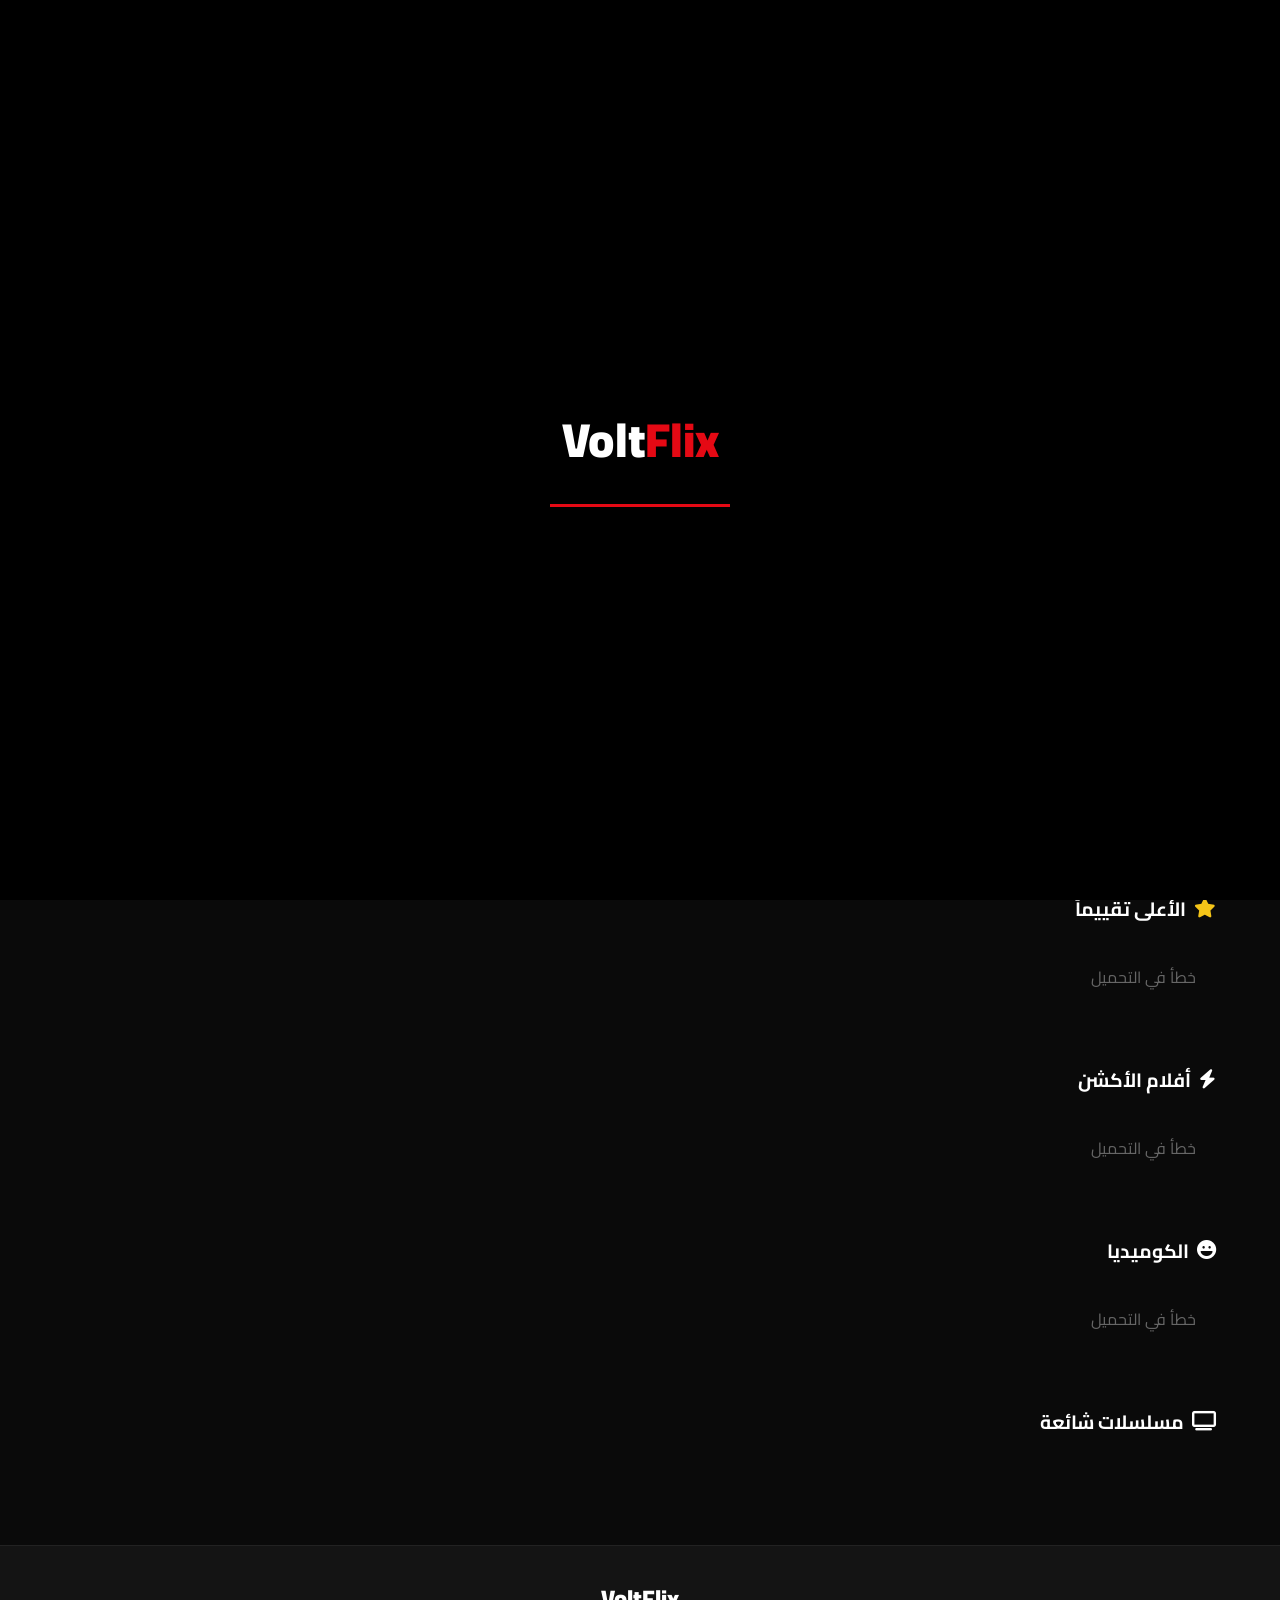
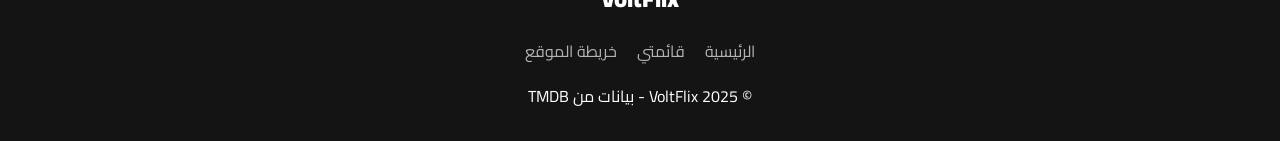
==== commit e855606b: "index.html" ====
--- a/index.html
+++ b/index.html
@@ -1,751 +1,400 @@
-<?xml version="1.0" encoding="UTF-8" ?>
 <!DOCTYPE html>
-<html b:version='2' class='v2' expr:dir='data:blog.languageDirection' xmlns='http://www.w3.org/1999/xhtml' xmlns:b='http://www.google.com/2005/gml/b' xmlns:data='http://www.google.com/2005/gml/data' xmlns:expr='http://www.google.com/2005/gml/expr'>
+<html lang="ar" dir="rtl">
 <head>
-  <meta charset='UTF-8'/>
-  <meta content='width=device-width, initial-scale=1.0' name='viewport'/>
-  <b:include data='blog' name='all-head-content'/>
+  <meta charset="UTF-8">
+  <meta name="viewport" content="width=device-width, initial-scale=1.0">
   <title>VoltFlix - مشاهدة أفلام ومسلسلات أونلاين</title>
-
-  <meta content='VoltFlix - منصة مشاهدة الأفلام والمسلسلات أونلاين مجاناً بجودة عالية' name='description'/>
-  <meta content='أفلام, مسلسلات, مشاهدة اونلاين, VoltFlix' name='keywords'/>
-  <meta content='index, follow' name='robots'/>
-
-  <!-- Open Graph -->
-  <meta content='website' property='og:type'/>
-  <meta content='VoltFlix - مشاهدة أفلام ومسلسلات أونلاين' property='og:title'/>
-  <meta content='منصة VoltFlix لمشاهدة الأفلام والمسلسلات أونلاين مجاناً' property='og:description'/>
-  <meta content='https://img.icons8.com/fluent/512/000000/movie-projector.png' property='og:image'/>
-
-  <!-- Twitter -->
-  <meta content='summary_large_image' name='twitter:card'/>
-  <meta content='VoltFlix - مشاهدة أفلام ومسلسلات أونلاين' name='twitter:title'/>
-
-  <!-- Favicon SVG مدمج -->
-  <link href='data:image/svg+xml,&lt;svg xmlns=&quot;http://www.w3.org/2000/svg&quot; viewBox=&quot;0 0 100 100&quot;&gt;&lt;rect width=&quot;100&quot; height=&quot;100&quot; rx=&quot;18&quot; fill=&quot;%23e50914&quot;/&gt;&lt;text y=&quot;.9em&quot; font-size=&quot;75&quot; x=&quot;10&quot; fill=&quot;white&quot; font-weight=&quot;900&quot;&gt;V&lt;/text&gt;&lt;/svg&gt;' rel='icon' type='image/svg+xml'/>
-
-  <!-- Google Fonts -->
-  <link href='https://fonts.googleapis.com/css2?family=Cairo:wght@300;400;600;700;900&amp;display=swap' rel='stylesheet'/>
-  <!-- Font Awesome -->
-  <link href='https://cdnjs.cloudflare.com/ajax/libs/font-awesome/6.5.0/css/all.min.css' rel='stylesheet'/>
-
-  <script type='application/ld+json' id='schema-org'>
-  {
-    "@context": "https://schema.org",
-    "@type": "WebSite",
-    "name": "VoltFlix",
-    "url": "https://voltflix.blogspot.com/"
-  }
-  </script>
-
-<style>
-:root{--red:#e50914;--red2:#b20710;--bg:#0a0a0a;--card:#141414;--modal:#181818;--w:#fff;--g:#b3b3b3;--m:#555;--brd:#2a2a2a;--gold:#f5c518;--green:#46d369;--r:6px;--sh:0 8px 32px rgba(0,0,0,.6);--f:'Cairo',sans-serif;--tr:.3s cubic-bezier(.4,0,.2,1)}
-*,*::before,*::after{box-sizing:border-box;margin:0;padding:0}
-html{scroll-behavior:smooth}
-body{font-family:var(--f);background:var(--bg);color:var(--w);min-height:100vh;overflow-x:hidden;direction:rtl}
-a{text-decoration:none;color:inherit}
-img{max-width:100%;display:block}
-button{cursor:pointer;font-family:var(--f);border:none;outline:none}
-
-/* Splash */
-#splash{position:fixed;inset:0;background:#000;display:flex;flex-direction:column;align-items:center;justify-content:center;z-index:9999;transition:opacity .8s,visibility .8s}
-#splash.hidden{opacity:0;visibility:hidden;pointer-events:none}
-.slogo{font-size:3.5rem;font-weight:900;animation:sp 1.4s ease infinite alternate}
-.slogo span{color:var(--red)}
-.sbar{width:180px;height:3px;background:var(--brd);border-radius:2px;margin-top:20px;overflow:hidden}
-.sprog{height:100%;background:var(--red);border-radius:2px;animation:sl 2.2s ease forwards}
-@keyframes sp{from{opacity:.6}to{opacity:1}}
-@keyframes sl{from{width:0}to{width:100%}}
-
-/* Header */
-#hdr{position:fixed;top:0;left:0;right:0;z-index:100;padding:0 5%;height:64px;display:flex;align-items:center;justify-content:space-between;background:linear-gradient(to bottom,rgba(0,0,0,.95),transparent);transition:background var(--tr)}
-#hdr.sc{background:rgba(10,10,10,.98);box-shadow:0 2px 20px rgba(0,0,0,.5)}
-.logo{font-size:1.8rem;font-weight:900;display:flex;align-items:center;gap:8px;cursor:pointer}
-.lico{width:34px;height:34px;background:var(--red);border-radius:8px;display:flex;align-items:center;justify-content:center;font-size:1rem;color:#fff;font-weight:900}
-.logo span{color:var(--red)}
-.nav{display:flex;gap:20px;align-items:center}
-.nav a{color:var(--g);font-size:.88rem;font-weight:600;transition:color var(--tr);cursor:pointer}
-.nav a:hover{color:#fff}
-.acts{display:flex;align-items:center;gap:10px}
-.bico{background:transparent;color:var(--g);font-size:1rem;padding:8px;border-radius:50%;transition:all var(--tr)}
-.bico:hover{color:#fff;background:rgba(255,255,255,.1)}
-.wlbtn{position:relative}
-.wlc{background:var(--red);color:#fff;font-size:.6rem;font-weight:700;border-radius:50%;width:15px;height:15px;display:none;align-items:center;justify-content:center;position:absolute;top:-2px;right:-2px}
-
-/* Search */
-.sw{display:flex;align-items:center;background:rgba(0,0,0,.7);border:1px solid var(--brd);border-radius:4px;overflow:hidden;transition:border-color var(--tr);width:210px}
-.sw:focus-within{border-color:#fff}
-.sw input{background:transparent;border:none;color:#fff;font-family:var(--f);font-size:.88rem;padding:8px 10px;width:100%;outline:none;direction:rtl}
-.sw input::placeholder{color:var(--m)}
-.sw button{background:transparent;color:var(--g);padding:8px 10px;transition:color var(--tr)}
-.sw button:hover{color:#fff}
-
-/* Search Dropdown */
-#sres{position:fixed;top:64px;right:5%;width:310px;background:var(--modal);border:1px solid var(--brd);border-radius:var(--r);box-shadow:var(--sh);max-height:400px;overflow-y:auto;z-index:99;display:none}
-#sres.vis{display:block}
-.si{display:flex;gap:10px;padding:10px 14px;cursor:pointer;transition:background var(--tr);align-items:center}
-.si:hover{background:rgba(255,255,255,.07)}
-.si img{width:38px;height:54px;border-radius:4px;object-fit:cover;flex-shrink:0}
-.si h4{font-size:.88rem;font-weight:600;margin-bottom:2px}
-.si p{font-size:.75rem;color:var(--m)}
-
-/* Hero */
-#hero{position:relative;height:82vh;min-height:480px;display:flex;align-items:flex-end;padding:0 5% 6%;overflow:hidden}
-.hbg{position:absolute;inset:0;background-size:cover;background-position:center top;transition:background-image .8s}
-.hov{position:absolute;inset:0;background:linear-gradient(to top,var(--bg) 0%,rgba(0,0,0,.55) 40%,rgba(0,0,0,.15) 80%,transparent 100%)}
-.hcon{position:relative;z-index:2;max-width:540px}
-.hbadge{display:inline-flex;align-items:center;gap:6px;background:var(--red);color:#fff;font-size:.75rem;font-weight:700;padding:4px 12px;border-radius:3px;margin-bottom:12px}
-.htitle{font-size:clamp(1.7rem,4vw,2.8rem);font-weight:900;line-height:1.15;margin-bottom:12px;text-shadow:0 2px 8px rgba(0,0,0,.8)}
-.hdesc{font-size:.92rem;color:var(--g);line-height:1.7;margin-bottom:18px;display:-webkit-box;-webkit-line-clamp:3;-webkit-box-orient:vertical;overflow:hidden}
-.hmeta{display:flex;gap:14px;align-items:center;margin-bottom:18px;flex-wrap:wrap}
-.hmeta span{font-size:.83rem;color:var(--g);display:flex;align-items:center;gap:5px}
-.hmeta .rt{color:var(--gold);font-weight:700}
-.hacts{display:flex;gap:10px;flex-wrap:wrap}
-.bp{background:var(--red);color:#fff;padding:11px 26px;border-radius:var(--r);font-weight:700;font-size:.95rem;display:flex;align-items:center;gap:7px;transition:all var(--tr);box-shadow:0 4px 16px rgba(229,9,20,.35)}
-.bp:hover{background:var(--red2);transform:translateY(-1px)}
-.bs{background:rgba(255,255,255,.14);color:#fff;padding:11px 22px;border-radius:var(--r);font-weight:600;font-size:.92rem;display:flex;align-items:center;gap:7px;backdrop-filter:blur(6px);border:1px solid rgba(255,255,255,.2);transition:all var(--tr)}
-.bs:hover{background:rgba(255,255,255,.24)}
-
-/* Main */
-#main{padding:0 5% 60px}
-.sec{margin-bottom:36px}
-.sech{display:flex;align-items:center;justify-content:space-between;margin-bottom:14px}
-.sect{font-size:1.2rem;font-weight:700;display:flex;align-items:center;gap:9px}
-.sect::before{content:'';display:block;width:4px;height:20px;background:var(--red);border-radius:2px}
-
-/* Cards Row */
-.row{display:flex;gap:10px;overflow-x:auto;padding-bottom:6px;scrollbar-width:thin;scrollbar-color:var(--brd) transparent}
-.row::-webkit-scrollbar{height:3px}
-.row::-webkit-scrollbar-thumb{background:var(--brd);border-radius:2px}
-
-/* Card */
-.card{flex-shrink:0;width:155px;cursor:pointer;transition:transform var(--tr);border-radius:var(--r);overflow:hidden;position:relative}
-.card:hover{transform:scale(1.06);z-index:2}
-.cposter{width:100%;aspect-ratio:2/3;object-fit:cover;background:var(--card);display:block}
-.cov{position:absolute;inset:0;background:linear-gradient(to top,rgba(0,0,0,.9) 0%,transparent 55%);opacity:0;transition:opacity var(--tr);display:flex;flex-direction:column;justify-content:flex-end;padding:9px}
-.card:hover .cov{opacity:1}
-.ctit{font-size:.8rem;font-weight:700;line-height:1.3;margin-bottom:3px}
-.cmeta{font-size:.7rem;color:var(--g);display:flex;gap:7px}
-.crt{color:var(--gold);font-weight:700}
-.cpb{position:absolute;top:50%;left:50%;transform:translate(-50%,-50%);width:42px;height:42px;background:rgba(229,9,20,.88);border-radius:50%;display:flex;align-items:center;justify-content:center;opacity:0;transition:opacity var(--tr)}
-.card:hover .cpb{opacity:1}
-.cbadge{position:absolute;top:7px;right:7px;background:var(--red);color:#fff;font-size:.62rem;font-weight:700;padding:2px 6px;border-radius:3px}
-
-/* Skeleton */
-.sk{flex-shrink:0;width:155px;aspect-ratio:2/3;background:linear-gradient(90deg,var(--card) 25%,#1c1c1c 50%,var(--card) 75%);background-size:200% 100%;animation:sh 1.5s infinite;border-radius:var(--r)}
-@keyframes sh{to{background-position:-200% 0}}
-
-/* Modal */
-#mover{position:fixed;inset:0;background:rgba(0,0,0,.88);z-index:200;display:none;align-items:center;justify-content:center;padding:16px;backdrop-filter:blur(5px)}
-#mover.open{display:flex}
-#mod{background:var(--modal);border-radius:12px;width:100%;max-width:840px;max-height:92vh;overflow-y:auto;position:relative;box-shadow:0 20px 80px rgba(0,0,0,.85);animation:mi .35s cubic-bezier(.34,1.56,.64,1)}
-@keyframes mi{from{transform:scale(.88) translateY(18px);opacity:0}to{transform:scale(1) translateY(0);opacity:1}}
-.mcls{position:absolute;top:12px;left:12px;background:rgba(0,0,0,.75);color:#fff;width:36px;height:36px;border-radius:50%;display:flex;align-items:center;justify-content:center;font-size:1rem;z-index:10;transition:background var(--tr)}
-.mcls:hover{background:var(--red)}
-.mbk{width:100%;aspect-ratio:16/9;object-fit:cover;border-radius:12px 12px 0 0}
-.mbody{padding:22px}
-.mtit{font-size:1.6rem;font-weight:900;margin-bottom:10px}
-.mmeta{display:flex;gap:12px;flex-wrap:wrap;margin-bottom:14px}
-.mmeta span{font-size:.83rem;color:var(--g);display:flex;align-items:center;gap:5px}
-.mmeta .rt{color:var(--gold);font-weight:700;font-size:.95rem}
-.mgens{display:flex;gap:7px;flex-wrap:wrap;margin-bottom:14px}
-.gtag{background:rgba(255,255,255,.07);border:1px solid var(--brd);color:var(--g);font-size:.75rem;padding:3px 11px;border-radius:20px}
-.mdesc{font-size:.92rem;line-height:1.8;color:var(--g);margin-bottom:18px}
-.macts{display:flex;gap:10px;flex-wrap:wrap;margin-bottom:22px}
-
-/* Player */
-#pls{display:none}
-#pls.act{display:block}
-.plh{display:flex;align-items:center;justify-content:space-between;margin-bottom:10px}
-.plh h3{font-size:.95rem;font-weight:700}
-.stabs{display:flex;gap:7px}
-.stab{background:var(--card);color:var(--g);border:1px solid var(--brd);padding:5px 13px;border-radius:4px;font-size:.78rem;font-weight:600;transition:all var(--tr)}
-.stab.act{background:var(--red);border-color:var(--red);color:#fff}
-.stab:hover:not(.act){border-color:var(--m);color:#fff}
-.plcon{position:relative;width:100%;height:450px;background:#000;border-radius:var(--r);overflow:hidden}
-.plcon iframe{width:100%;height:100%;border:none}
-.plload{position:absolute;inset:0;display:flex;flex-direction:column;align-items:center;justify-content:center;background:#000;gap:12px;z-index:5}
-.plload.hid{display:none}
-.spin{width:46px;height:46px;border:4px solid rgba(255,255,255,.1);border-top-color:var(--red);border-radius:50%;animation:sp2 .85s linear infinite}
-@keyframes sp2{to{transform:rotate(360deg)}}
-.plload p{color:var(--g);font-size:.88rem}
-.plnote{font-size:.75rem;color:var(--m);margin-top:7px;text-align:center}
-
-/* Watchlist Panel */
-#wlp{position:fixed;top:64px;left:0;right:0;bottom:0;background:var(--bg);z-index:150;display:none;overflow-y:auto;padding:36px 5%}
-#wlp.open{display:block}
-.pnhdr{display:flex;align-items:center;justify-content:space-between;margin-bottom:26px}
-.pnhdr h2{font-size:1.5rem;font-weight:800}
-.wlgrid{display:grid;grid-template-columns:repeat(auto-fill,minmax(155px,1fr));gap:14px}
-.wlemp{text-align:center;padding:60px 20px;color:var(--m);grid-column:1/-1}
-.wlemp i{font-size:3rem;margin-bottom:14px;display:block}
-
-/* Sitemap */
-#smp{position:fixed;inset:0;background:rgba(0,0,0,.92);z-index:300;display:none;padding:30px 5%;overflow-y:auto}
-#smp.open{display:block}
-.smcon{background:var(--modal);border-radius:12px;padding:28px;max-width:780px;margin:0 auto}
-.smcon h2{font-size:1.3rem;font-weight:800;margin-bottom:18px}
-#smurls{background:#000;border:1px solid var(--brd);border-radius:var(--r);padding:14px;font-family:monospace;font-size:.78rem;color:#4ade80;max-height:380px;overflow-y:auto;white-space:pre-wrap;margin-bottom:14px;direction:ltr;text-align:left}
-.smbtns{display:flex;gap:10px;flex-wrap:wrap}
-
-/* Toast */
-#toast{position:fixed;bottom:28px;left:50%;transform:translateX(-50%) translateY(18px);background:rgba(25,25,25,.96);color:#fff;padding:11px 22px;border-radius:8px;font-size:.88rem;font-weight:600;border:1px solid var(--brd);box-shadow:var(--sh);z-index:400;opacity:0;transition:all var(--tr);pointer-events:none;white-space:nowrap}
-#toast.show{opacity:1;transform:translateX(-50%) translateY(0)}
-
-/* Footer */
-#ftr{background:var(--card);border-top:1px solid var(--brd);padding:36px 5% 22px;text-align:center}
-.flogo{font-size:1.45rem;font-weight:900;margin-bottom:7px}
-.flogo span{color:var(--red)}
-.fdesc{color:var(--m);font-size:.83rem;margin-bottom:18px}
-.flinks{display:flex;justify-content:center;gap:22px;flex-wrap:wrap;margin-bottom:18px}
-.flinks a{color:var(--g);font-size:.83rem;transition:color var(--tr);cursor:pointer}
-.flinks a:hover{color:#fff}
-.fcopy{color:var(--m);font-size:.78rem}
-
-/* Responsive */
-@media(max-width:768px){
-  #hdr{padding:0 4%}
-  .nav{display:none}
-  #main{padding:0 3% 60px}
-  #hero{height:68vh;padding:0 4% 5%}
-  .htitle{font-size:1.45rem}
-  .hdesc{display:none}
-  .card{width:125px}
-  .sk{width:125px}
-  .plcon{height:240px}
-  #mod{max-height:96vh}
-  .mtit{font-size:1.15rem}
-  #sres{right:3%;left:3%;width:auto}
-  .sw{width:150px}
-}
-</style>
+  <meta name="description" content="VoltFlix - منصة مشاهدة الأفلام والمسلسلات أونلاين مجاناً بجودة عالية">
+  <meta name="keywords" content="أفلام, مسلسلات, مشاهدة اونلاين, VoltFlix">
+  <meta name="robots" content="index, follow">
+  <meta property="og:type" content="website">
+  <meta property="og:title" content="VoltFlix - مشاهدة أفلام ومسلسلات أونلاين">
+  <meta property="og:image" content="https://img.icons8.com/fluent/512/000000/movie-projector.png">
+  <link rel="icon" type="image/svg+xml" href="data:image/svg+xml,&lt;svg xmlns='http://www.w3.org/2000/svg' viewBox='0 0 100 100'&gt;&lt;rect width='100' height='100' rx='18' fill='%23e50914'/&gt;&lt;text y='.9em' font-size='75' x='10' fill='white' font-weight='900'&gt;V&lt;/text&gt;&lt;/svg&gt;">
+  <link href="https://fonts.googleapis.com/css2?family=Cairo:wght@300;400;600;700;900&amp;display=swap" rel="stylesheet">
+  <link rel="stylesheet" href="https://cdnjs.cloudflare.com/ajax/libs/font-awesome/6.5.0/css/all.min.css">
+  <style>
+    *{margin:0;padding:0;box-sizing:border-box}
+    :root{--red:#e50914;--bg:#0a0a0a;--card:#141414;--modal:#181818;--g:#b3b3b3;--gold:#f5c518}
+    body{font-family:'Cairo',sans-serif;background:var(--bg);color:#fff;direction:rtl;overflow-x:hidden}
+    #splash{position:fixed;inset:0;background:#000;display:flex;flex-direction:column;align-items:center;justify-content:center;z-index:9999;transition:opacity .8s}
+    #splash.hidden{opacity:0;visibility:hidden}
+    .slogo{font-size:3rem;font-weight:900;animation:pulse 1s infinite}
+    .slogo span{color:var(--red)}
+    .sbar{width:180px;height:3px;background:#333;margin-top:20px}
+    .sprog{height:100%;background:var(--red);width:0;animation:load 2s forwards}
+    @keyframes pulse{0%{opacity:.6}100%{opacity:1}}
+    @keyframes load{0%{width:0}100%{width:100%}}
+    #hdr{position:fixed;top:0;left:0;right:0;padding:0 5%;height:64px;display:flex;align-items:center;justify-content:space-between;background:linear-gradient(to bottom,rgba(0,0,0,.95),transparent);z-index:100}
+    .logo{font-size:1.8rem;font-weight:900;cursor:pointer;display:flex;align-items:center;gap:8px}
+    .lico{width:34px;height:34px;background:var(--red);border-radius:8px;display:flex;align-items:center;justify-content:center;font-weight:900}
+    .logo span{color:var(--red)}
+    .nav{display:flex;gap:20px}
+    .nav a{color:var(--g);cursor:pointer;transition:color .3s}
+    .nav a:hover{color:#fff}
+    .acts{display:flex;gap:10px}
+    .sw{display:flex;background:rgba(0,0,0,.7);border:1px solid #333;border-radius:4px}
+    .sw input{padding:8px;background:transparent;border:none;color:#fff;font-family:inherit;outline:none;width:180px}
+    .sw button{padding:8px;background:transparent;color:var(--g);cursor:pointer}
+    .wlbtn{position:relative;background:transparent;color:var(--g);padding:8px;border-radius:50%;cursor:pointer;border:none}
+    .wlc{position:absolute;top:-5px;right:-5px;background:var(--red);color:#fff;font-size:10px;border-radius:50%;width:16px;height:16px;display:flex;align-items:center;justify-content:center}
+    #hero{position:relative;height:80vh;display:flex;align-items:flex-end;padding:0 5% 5%;overflow:hidden}
+    .hbg{position:absolute;inset:0;background-size:cover;background-position:center}
+    .hov{position:absolute;inset:0;background:linear-gradient(to top,var(--bg),transparent)}
+    .hcon{position:relative;z-index:2;max-width:500px}
+    .hbadge{display:inline-block;background:var(--red);padding:4px 12px;border-radius:4px;font-size:12px;margin-bottom:12px}
+    .htitle{font-size:2.5rem;font-weight:900;margin-bottom:12px}
+    .hdesc{color:var(--g);margin-bottom:18px;display:-webkit-box;-webkit-line-clamp:3;-webkit-box-orient:vertical;overflow:hidden}
+    .hacts{display:flex;gap:12px}
+    .bp{background:var(--red);color:#fff;border:none;padding:10px 24px;border-radius:6px;font-weight:700;cursor:pointer;display:flex;align-items:center;gap:8px}
+    .bs{background:rgba(255,255,255,.2);color:#fff;border:none;padding:10px 20px;border-radius:6px;cursor:pointer;display:flex;align-items:center;gap:8px}
+    #main{padding:0 5% 40px}
+    .sec{margin-bottom:40px}
+    .sech{margin-bottom:15px}
+    .sect{font-size:1.2rem;display:flex;align-items:center;gap:8px}
+    .row{display:flex;gap:12px;overflow-x:auto;padding-bottom:10px}
+    .row::-webkit-scrollbar{height:4px}
+    .row::-webkit-scrollbar-thumb{background:#333;border-radius:4px}
+    .card{flex-shrink:0;width:155px;cursor:pointer;transition:transform .3s}
+    .card:hover{transform:scale(1.05)}
+    .cposter{width:100%;aspect-ratio:2/3;object-fit:cover;border-radius:8px}
+    .sk{flex-shrink:0;width:155px;aspect-ratio:2/3;background:#1a1a1a;border-radius:8px;animation:pulse 1.5s infinite}
+    #mover{position:fixed;inset:0;background:rgba(0,0,0,.9);z-index:200;display:none;align-items:center;justify-content:center;padding:20px}
+    #mover.open{display:flex}
+    #mod{background:var(--modal);border-radius:12px;max-width:800px;width:100%;max-height:90vh;overflow-y:auto}
+    .mcls{float:left;background:#333;color:#fff;border:none;width:35px;height:35px;border-radius:50%;margin:10px;cursor:pointer}
+    .mbk{width:100%;height:200px;object-fit:cover;border-radius:12px 12px 0 0}
+    .mbody{padding:20px}
+    .mtit{font-size:1.5rem;margin-bottom:10px}
+    .mmeta{display:flex;gap:15px;margin-bottom:15px;color:var(--g)}
+    .mdesc{color:var(--g);line-height:1.6;margin-bottom:20px}
+    .plcon{position:relative;width:100%;height:400px;background:#000;border-radius:8px;margin-top:20px}
+    .plcon iframe{width:100%;height:100%;border:none}
+    .wm{position:absolute;bottom:10px;left:10px;opacity:.7;pointer-events:none;width:100px}
+    .plload{position:absolute;inset:0;display:flex;align-items:center;justify-content:center;background:#000;color:#fff;flex-direction:column;gap:10px}
+    .plload.hid{display:none}
+    .spin{width:40px;height:40px;border:3px solid #333;border-top-color:var(--red);border-radius:50%;animation:spin 1s linear infinite}
+    @keyframes spin{to{transform:rotate(360deg)}}
+    #wlp{position:fixed;top:64px;left:0;right:0;bottom:0;background:var(--bg);z-index:150;display:none;overflow-y:auto;padding:30px 5%}
+    #wlp.open{display:block}
+    .wlgrid{display:grid;grid-template-columns:repeat(auto-fill,minmax(155px,1fr));gap:15px}
+    #smp{position:fixed;inset:0;background:rgba(0,0,0,.95);z-index:300;display:none;padding:30px}
+    #smp.open{display:block}
+    .smcon{background:var(--modal);border-radius:12px;padding:25px;max-width:700px;margin:0 auto}
+    #smurls{background:#000;padding:15px;border-radius:8px;font-family:monospace;font-size:12px;color:#4ade80;max-height:300px;overflow-y:auto;margin:15px 0}
+    #toast{position:fixed;bottom:30px;left:50%;transform:translateX(-50%);background:#333;color:#fff;padding:10px 20px;border-radius:8px;z-index:400;opacity:0;transition:opacity .3s;pointer-events:none}
+    #toast.show{opacity:1}
+    #ftr{background:var(--card);text-align:center;padding:30px;border-top:1px solid #222}
+    .flogo{font-size:1.5rem;font-weight:900;margin-bottom:10px}
+    .flinks{display:flex;justify-content:center;gap:20px;margin:15px 0}
+    .flinks a{color:var(--g);cursor:pointer}
+    @media(max-width:768px){.nav{display:none}.card{width:120px}.sk{width:120px}.plcon{height:250px}}
+  </style>
 </head>
 <body>
 
-<!-- Splash -->
-<div id='splash'>
-  <div class='slogo'>Volt<span>Flix</span></div>
-  <div class='sbar'><div class='sprog'></div></div>
-</div>
-
-<!-- Toast -->
-<div id='toast'></div>
-
-<!-- Header -->
-<header id='hdr'>
-  <div class='logo' onclick='scrollToTop()'>
-    <div class='lico'>V</div>
-    Volt<span>Flix</span>
-  </div>
-  <nav class='nav'>
-    <a onclick='scrollToTop()'>الرئيسية</a>
-    <a onclick='openWL()'>قائمتي</a>
-    <a onclick='openSM()'>خريطة الموقع</a>
-  </nav>
-  <div class='acts'>
-    <div class='sw'>
-      <input id='sinp' placeholder='ابحث عن فيلم...' type='text'/>
-      <button onclick='doSearch()'><i class='fas fa-search'></i></button>
-    </div>
-    <button class='bico wlbtn' onclick='openWL()' title='قائمة المشاهدة'>
-      <i class='fas fa-bookmark'></i>
-      <span class='wlc' id='wlc'>0</span>
-    </button>
+<div id="splash"><div class="slogo">Volt<span>Flix</span></div><div class="sbar"><div class="sprog"></div></div></div>
+<div id="toast"></div>
+
+<header id="hdr">
+  <div class="logo" onclick="scrollToTop()"><div class="lico">V</div>Volt<span>Flix</span></div>
+  <nav class="nav"><a onclick="scrollToTop()">الرئيسية</a><a onclick="openWL()">قائمتي</a><a onclick="openSM()">خريطة الموقع</a></nav>
+  <div class="acts">
+    <div class="sw"><input id="sinp" placeholder="ابحث عن فيلم..." type="text"><button onclick="doSearch()"><i class="fas fa-search"></i></button></div>
+    <button class="wlbtn" onclick="openWL()"><i class="fas fa-bookmark"></i><span class="wlc" id="wlc">0</span></button>
   </div>
 </header>
-
-<!-- Search Results -->
-<div id='sres'></div>
-
-<!-- Hero -->
-<section id='hero'>
-  <div class='hbg' id='hbg'></div>
-  <div class='hov'></div>
-  <div class='hcon'>
-    <div class='hbadge'><i class='fas fa-fire'></i> الأكثر مشاهدة</div>
-    <h1 class='htitle' id='htit'>جارٍ التحميل...</h1>
-    <p class='hdesc' id='hdesc'></p>
-    <div class='hmeta' id='hmeta'></div>
-    <div class='hacts'>
-      <button class='bp' onclick='heroPlay()'><i class='fas fa-play'></i> شاهد الآن</button>
-      <button class='bs' onclick='heroInfo()'><i class='fas fa-info-circle'></i> مزيد</button>
-    </div>
+<div id="sres"></div>
+
+<section id="hero">
+  <div class="hbg" id="hbg"></div>
+  <div class="hov"></div>
+  <div class="hcon">
+    <div class="hbadge"><i class="fas fa-fire"></i> الأكثر مشاهدة</div>
+    <h1 class="htitle" id="htit">جارٍ التحميل...</h1>
+    <p class="hdesc" id="hdesc"></p>
+    <div class="hacts"><button class="bp" onclick="heroPlay()"><i class="fas fa-play"></i> شاهد الآن</button><button class="bs" onclick="heroInfo()"><i class="fas fa-info-circle"></i> مزيد</button></div>
   </div>
 </section>
 
-<!-- Main -->
-<main id='main'>
-  <div class='sec'>
-    <div class='sech'><h2 class='sect'><i class='fas fa-fire' style='color:var(--red)'></i> الأكثر رواجاً</h2></div>
-    <div class='row' id='r-trend'></div>
-  </div>
-  <div class='sec'>
-    <div class='sech'><h2 class='sect'><i class='fas fa-star' style='color:var(--gold)'></i> الأعلى تقييماً</h2></div>
-    <div class='row' id='r-top'></div>
-  </div>
-  <div class='sec'>
-    <div class='sech'><h2 class='sect'><i class='fas fa-bolt' style='color:var(--red)'></i> أفلام الأكشن</h2></div>
-    <div class='row' id='r-act'></div>
-  </div>
-  <div class='sec'>
-    <div class='sech'><h2 class='sect'><i class='fas fa-laugh' style='color:#fbbf24'></i> الكوميديا</h2></div>
-    <div class='row' id='r-com'></div>
-  </div>
-  <div class='sec'>
-    <div class='sech'><h2 class='sect'><i class='fas fa-skull' style='color:#9333ea'></i> رعب وإثارة</h2></div>
-    <div class='row' id='r-hor'></div>
-  </div>
-  <div class='sec'>
-    <div class='sech'><h2 class='sect'><i class='fas fa-rocket' style='color:#06b6d4'></i> الخيال العلمي</h2></div>
-    <div class='row' id='r-sci'></div>
-  </div>
-  <div class='sec'>
-    <div class='sech'><h2 class='sect'><i class='fas fa-tv' style='color:#22c55e'></i> مسلسلات شائعة</h2></div>
-    <div class='row' id='r-tv'></div>
-  </div>
+<main id="main">
+  <div class="sec"><div class="sech"><h2 class="sect"><i class="fas fa-fire" style="color:var(--red)"></i> الأكثر رواجاً</h2></div><div class="row" id="r-trend"></div></div>
+  <div class="sec"><div class="sech"><h2 class="sect"><i class="fas fa-star" style="color:var(--gold)"></i> الأعلى تقييماً</h2></div><div class="row" id="r-top"></div></div>
+  <div class="sec"><div class="sech"><h2 class="sect"><i class="fas fa-bolt"></i> أفلام الأكشن</h2></div><div class="row" id="r-act"></div></div>
+  <div class="sec"><div class="sech"><h2 class="sect"><i class="fas fa-laugh"></i> الكوميديا</h2></div><div class="row" id="r-com"></div></div>
+  <div class="sec"><div class="sech"><h2 class="sect"><i class="fas fa-tv"></i> مسلسلات شائعة</h2></div><div class="row" id="r-tv"></div></div>
 </main>
 
-<!-- Modal -->
-<div id='mover' onclick='closeMod(event)'>
-  <div id='mod'>
-    <button class='mcls' onclick='closeMod()'><i class='fas fa-times'></i></button>
-    <img alt='' class='mbk' id='mbk' src=''/>
-    <div class='mbody'>
-      <h2 class='mtit' id='mtit'></h2>
-      <div class='mmeta' id='mmeta'></div>
-      <div class='mgens' id='mgens'></div>
-      <p class='mdesc' id='mdesc'></p>
-      <div class='macts'>
-        <button class='bp' onclick='startPlay()'><i class='fas fa-play'></i> تشغيل الفيلم</button>
-        <button class='bs' id='wlbtn2' onclick='toggleWL()'><i class='far fa-bookmark'></i> أضف للمفضلة</button>
-      </div>
-      <!-- Player -->
-      <div id='pls'>
-        <div class='plh'>
-          <h3><i class='fas fa-play-circle' style='color:var(--red)'></i> مشغل VoltFlix</h3>
-          <div class='stabs'>
-            <button class='stab act' onclick='swSrc(0)'>مصدر 1</button>
-            <button class='stab' onclick='swSrc(1)'>مصدر 2</button>
-            <button class='stab' onclick='swSrc(2)'>مصدر 3</button>
-          </div>
-        </div>
-        <div class='plcon'>
-          <div class='plload' id='plload'>
-            <div class='spin'></div>
-            <p>جارٍ تحميل المشغل...</p>
-          </div>
-          <iframe allowfullscreen='' allow='autoplay; fullscreen; encrypted-media; picture-in-picture' id='pliframe'></iframe>
-        </div>
-        <p class='plnote'>إذا لم يعمل المشغل، غير المصدر أو أوقف مانع الإعلانات مؤقتاً</p>
-      </div>
-    </div>
-  </div>
-</div>
-
-<!-- Watchlist Panel -->
-<div id='wlp'>
-  <div class='pnhdr'>
-    <h2><i class='fas fa-bookmark' style='color:var(--red)'></i> قائمة المشاهدة</h2>
-    <button class='bs' onclick='closeWL()'><i class='fas fa-arrow-right'></i> رجوع</button>
-  </div>
-  <div class='wlgrid' id='wlgrid'></div>
-</div>
-
-<!-- Sitemap Panel -->
-<div id='smp'>
-  <div class='smcon'>
-    <div style='display:flex;align-items:center;justify-content:space-between;margin-bottom:18px'>
-      <h2><i class='fas fa-sitemap' style='color:var(--red)'></i> خريطة الموقع</h2>
-      <button class='bs' onclick='document.getElementById("smp").classList.remove("open")'><i class='fas fa-times'></i> إغلاق</button>
-    </div>
-    <p style='color:var(--m);font-size:.83rem;margin-bottom:14px'>انسخ هذه الروابط وقدمها في Google Search Console:</p>
-    <div id='smurls'>جارٍ التحميل...</div>
-    <div class='smbtns'>
-      <button class='bp' onclick='copySM()'><i class='fas fa-copy'></i> نسخ الكل</button>
-      <button class='bs' onclick='genSM()'><i class='fas fa-sync'></i> تحديث</button>
-    </div>
-  </div>
-</div>
-
-<!-- Footer -->
-<footer id='ftr'>
-  <div class='flogo'>Volt<span>Flix</span></div>
-  <p class='fdesc'>منصة مشاهدة الأفلام والمسلسلات أونلاين مجاناً بجودة عالية</p>
-  <div class='flinks'>
-    <a onclick='scrollToTop()'>الرئيسية</a>
-    <a onclick='openWL()'>قائمتي</a>
-    <a onclick='openSM()'>خريطة الموقع</a>
-    <a>سياسة الخصوصية</a>
-    <a>تواصل معنا</a>
-  </div>
-  <p class='fcopy'>&#169; 2025 VoltFlix - البيانات من TMDB</p>
-</footer>
+<div id="mover" onclick="closeMod(event)"><div id="mod"><button class="mcls" onclick="closeMod()"><i class="fas fa-times"></i></button><img class="mbk" id="mbk" alt=""><div class="mbody"><h2 class="mtit" id="mtit"></h2><div class="mmeta" id="mmeta"></div><p class="mdesc" id="mdesc"></p><div class="macts"><button class="bp" onclick="startPlay()"><i class="fas fa-play"></i> تشغيل</button><button class="bs" id="wlbtn2" onclick="toggleWL()"><i class="far fa-bookmark"></i> حفظ</button></div><div id="pls"><div class="plcon"><div class="plload" id="plload"><div class="spin"></div><p>جار التحميل...</p></div><iframe id="pliframe" allowfullscreen="true" allow="autoplay; fullscreen; encrypted-media; picture-in-picture"></iframe><div class="wm"><svg viewBox="0 0 100 30" width="80"><rect width="25" height="25" rx="5" fill="#e50914" y="3"></rect><text x="6" y="21" fill="#fff" font-size="18" font-weight="900">V</text><text x="30" y="21" fill="#fff" font-size="14">VoltFlix</text></svg></div></div><p class="plnote">غير المصدر لو مانع الإعلانات شغال</p></div></div></div></div></div>
+
+<div id="wlp"><div style="display:flex;justify-content:space-between;margin-bottom:20px"><h2><i class="fas fa-bookmark"></i> قائمتي</h2><button class="bs" onclick="closeWL()">رجوع</button></div><div class="wlgrid" id="wlgrid"></div></div>
+
+<div id="smp"><div class="smcon"><div style="display:flex;justify-content:space-between"><h2><i class="fas fa-sitemap"></i> خريطة الموقع</h2><button class="bs" onclick="closeSM()">إغلاق</button></div><div id="smurls"></div><button class="bp" onclick="copySM()"><i class="fas fa-copy"></i> نسخ الروابط</button></div></div>
+
+<footer id="ftr"><div class="flogo">Volt<span>Flix</span></div><div class="flinks"><a onclick="scrollToTop()">الرئيسية</a><a onclick="openWL()">قائمتي</a><a onclick="openSM()">خريطة الموقع</a></div><p>© 2025 VoltFlix - بيانات من TMDB</p></footer>
 
 <script>
-/* VoltFlix - Fixed for Blogger XML compatibility */
-
-var CFG = {
-  KEY: 'da87358fe15e91315b13c0b1f439b8fd',
-  BASE: 'https://api.themoviedb.org/3',
-  IMG: 'https://image.tmdb.org/t/p',
-  SITE: 'https://voltflix.blogspot.com',
-  // مصادر الفيديو - Video sources with fallback
-  VSRC: [
-    function(id){ return 'https://vidsrc.me/embed/movie?tmdb=' + id; },
-    function(id){ return 'https://vidsrc.cc/v2/embed/movie/' + id; },
-    function(id){ return 'https://www.2embed.cc/embed/' + id; }
-  ],
-  TVSRC: [
-    function(id){ return 'https://vidsrc.me/embed/tv?tmdb=' + id + '&season=1&episode=1'; },
-    function(id){ return 'https://vidsrc.cc/v2/embed/tv/' + id + '/1/1'; },
-    function(id){ return 'https://www.2embed.cc/embedtv/' + id + '&s=1&e=1'; }
-  ]
-};
-
-var ST = {
-  movie: null,
-  src: 0,
-  isTV: false,
-  wl: JSON.parse(localStorage.getItem('vf_wl') || '[]'),
-  all: [],
-  hero: null,
-  stimer: null,
-  ftimer: null
-};
-
-function imgU(p, s) {
-  s = s || 'w300';
-  if (!p) return '[data-uri]';
-  return CFG.IMG + '/' + s + p;
-}
-
-async function api(ep, ps) {
-  ps = ps || {};
-  var url = new URL(CFG.BASE + ep);
-  url.searchParams.set('api_key', CFG.KEY);
-  url.searchParams.set('language', 'ar-SA');
-  Object.keys(ps).forEach(function(k){ url.searchParams.set(k, ps[k]); });
-  try {
-    var r = await fetch(url.toString());
-    if (!r.ok) throw new Error('HTTP ' + r.status);
-    return await r.json();
-  } catch(e) {
-    console.error('API Error:', e);
-    return null;
-  }
-}
-
-function sk(n) {
-  return Array(n || 8).fill('<div class="sk"></div>').join('');
-}
-
-function card(m, tv) {
-  var id = m.id;
-  var t = (m.title || m.name || '').replace(/'/g, '&#39;');
-  var p = imgU(m.poster_path, 'w300');
-  var y = ((m.release_date || m.first_air_date || '')).slice(0,4);
-  var r = m.vote_average ? m.vote_average.toFixed(1) : '?';
-  var fn = tv ? 'openMod(' + id + ',true)' : 'openMod(' + id + ',false)';
-  return '<div class="card" onclick="' + fn + '">' +
-    '<img class="cposter" src="' + p + '" alt="' + t + '" loading="lazy"/>' +
-    '<div class="cpb"><i class="fas fa-play"></i></div>' +
-    (tv ? '<div class="cbadge">مسلسل</div>' : '') +
-    '<div class="cov">' +
-      '<div class="ctit">' + t + '</div>' +
-      '<div class="cmeta"><span class="crt"><i class="fas fa-star"></i> ' + r + '</span>' + (y ? '<span>' + y + '</span>' : '') + '</div>' +
-    '</div></div>';
-}
-
-async function loadRow(ep, ps, rowId, isHero) {
-  var el = document.getElementById(rowId);
-  if (!el) return;
-  el.innerHTML = sk();
-  var d = await api(ep, ps);
-  if (!d || !d.results) { el.innerHTML = '<p style="color:var(--m);padding:16px">فشل التحميل</p>'; return; }
-  var ms = d.results.slice(0, 20);
-  ST.all = ST.all.concat(ms.filter(function(m){ return !ST.all.find(function(x){ return x.id === m.id; }); }));
-  el.innerHTML = ms.map(function(m){ return card(m, false); }).join('');
-  if (isHero && ms[0]) { setHero(ms[0]); ST.hero = ms[0]; }
-}
-
-async function loadTV() {
-  var d = await api('/tv/popular');
-  if (!d) return;
-  var el = document.getElementById('r-tv');
-  el.innerHTML = d.results.slice(0,20).map(function(m){ return card(m, true); }).join('');
-}
-
-function setHero(m) {
-  var bg = imgU(m.backdrop_path, 'original');
-  document.getElementById('hbg').style.backgroundImage = 'url(' + bg + ')';
-  document.getElementById('htit').textContent = m.title || m.name || '';
-  document.getElementById('hdesc').textContent = m.overview || '';
-  document.getElementById('hmeta').innerHTML =
-    '<span class="rt"><i class="fas fa-star"></i> ' + ((m.vote_average||0).toFixed(1)) + '</span>' +
-    '<span><i class="fas fa-calendar"></i> ' + ((m.release_date||'').slice(0,4)) + '</span>' +
-    '<span style="color:var(--green)"><i class="fas fa-circle" style="font-size:.45rem"></i> متاح</span>';
-}
-
-function heroPlay() { if (ST.hero) openMod(ST.hero.id, false, true); }
-function heroInfo() { if (ST.hero) openMod(ST.hero.id, false, false); }
-
-async function openMod(id, tv, auto) {
-  ST.isTV = !!tv;
-  ST.src = 0;
-  document.getElementById('pls').classList.remove('act');
-  document.getElementById('mover').classList.add('open');
-  document.body.style.overflow = 'hidden';
-  window.location.hash = '#/' + (tv ? 'tv' : 'movie') + '/' + id;
-
-  var ep = tv ? '/tv/' + id : '/movie/' + id;
-  var d = await api(ep);
-  if (!d) return;
-  ST.movie = d;
-
-  updSEO(d, tv);
-
-  var t = d.title || d.name || '';
-  var bk = imgU(d.backdrop_path, 'w1280');
-  var yr = ((d.release_date || d.first_air_date || '')).slice(0,4);
-  var rt = d.runtime ? (d.runtime + ' دقيقة') : ((d.episode_run_time && d.episode_run_time[0]) ? d.episode_run_time[0] + ' دق/حلقة' : '');
-  var gens = (d.genres || []).map(function(g){ return '<span class="gtag">' + g.name + '</span>'; }).join('');
-
-  document.getElementById('mbk').src = bk;
-  document.getElementById('mbk').alt = t;
-  document.getElementById('mtit').textContent = t;
-  document.getElementById('mdesc').textContent = d.overview || 'لا يوجد وصف متاح.';
-  document.getElementById('mgens').innerHTML = gens;
-  document.getElementById('mmeta').innerHTML =
-    '<span class="rt"><i class="fas fa-star"></i> ' + ((d.vote_average||0).toFixed(1)) + '/10</span>' +
-    (yr ? '<span><i class="fas fa-calendar"></i> ' + yr + '</span>' : '') +
-    (rt ? '<span><i class="fas fa-clock"></i> ' + rt + '</span>' : '') +
-    (d.vote_count ? '<span><i class="fas fa-users"></i> ' + d.vote_count.toLocaleString() + '</span>' : '');
-
-  var inWL = ST.wl.some(function(x){ return x.id === id; });
-  var wb = document.getElementById('wlbtn2');
-  wb.innerHTML = inWL ? '<i class="fas fa-bookmark"></i> في قائمتك' : '<i class="far fa-bookmark"></i> أضف للمفضلة';
-  wb.style.borderColor = inWL ? 'var(--green)' : '';
-
-  if (auto) setTimeout(startPlay, 300);
-}
-
-function closeMod(e) {
-  if (e && e.target !== document.getElementById('mover')) return;
-  document.getElementById('mover').classList.remove('open');
-  document.body.style.overflow = '';
-  document.getElementById('pls').classList.remove('act');
-  // أوقف الفيديو
-  var fr = document.getElementById('pliframe');
-  fr.src = '';
-  if (ST.ftimer) clearTimeout(ST.ftimer);
-  document.title = 'VoltFlix - مشاهدة أفلام ومسلسلات أونلاين';
-  if (window.location.hash) history.pushState('', document.title, window.location.pathname + window.location.search);
-}
-
-function startPlay() {
-  if (!ST.movie) return;
-  var ps = document.getElementById('pls');
-  ps.classList.add('act');
-  setTimeout(function(){ ps.scrollIntoView({ behavior: 'smooth', block: 'start' }); }, 50);
-  loadSrc(0);
-}
-
-function loadSrc(idx) {
-  if (!ST.movie) return;
-  ST.src = idx;
-  var srcs = ST.isTV ? CFG.TVSRC : CFG.VSRC;
-  var tabs = document.querySelectorAll('.stab');
-  tabs.forEach(function(t, i){ t.classList.toggle('act', i === idx); });
-
-  var ld = document.getElementById('plload');
-  var fr = document.getElementById('pliframe');
-  ld.classList.remove('hid');
-  fr.src = '';
-
-  if (ST.ftimer) clearTimeout(ST.ftimer);
-
-  var url = srcs[idx](ST.movie.id);
-
-  setTimeout(function(){
-    fr.src = url;
-    fr.onload = function(){ ld.classList.add('hid'); };
-
-    // Auto-fallback بعد 10 ثوانٍ إذا لم يتحمل
-    ST.ftimer = setTimeout(function(){
-      if (!ld.classList.contains('hid')) {
-        if (idx < srcs.length - 1) {
-          toast('⚠️ جارٍ تجربة مصدر بديل...');
-          loadSrc(idx + 1);
-        } else {
-          ld.classList.add('hid');
-          toast('تعذر تحميل الفيلم - جرب تعطيل مانع الإعلانات');
+// VoltFlix - نسخة متوافقة مع كل المتصفحات
+(function(){
+  const CFG = {
+    KEY: 'da87358fe15e91315b13c0b1f439b8fd',
+    BASE: 'https://api.themoviedb.org/3',
+    IMG: 'https://image.tmdb.org/t/p/w300',
+    SRC1: function(id, tv){ return tv ? 'https://vidsrc.me/embed/tv?tmdb=' + id + '&season=1&episode=1' : 'https://vidsrc.me/embed/movie?tmdb=' + id; },
+    SRC2: function(id, tv){ return tv ? 'https://vidsrc.cc/v2/embed/tv/' + id + '/1/1' : 'https://vidsrc.cc/v2/embed/movie/' + id; },
+    SRC3: function(id, tv){ return tv ? 'https://www.2embed.cc/embedtv/' + id + '&s=1&e=1' : 'https://www.2embed.cc/embed/' + id; }
+  };
+
+  let state = {
+    movie: null,
+    isTV: false,
+    srcIndex: 0,
+    wl: [],
+    allMovies: [],
+    hero: null
+  };
+
+  try { state.wl = JSON.parse(localStorage.getItem('vf_wl') || '[]'); } catch(e) { state.wl = []; }
+
+  function showToast(msg){
+    let t = document.getElementById('toast');
+    t.innerText = msg;
+    t.classList.add('show');
+    setTimeout(function(){ t.classList.remove('show'); }, 2500);
+  }
+
+  function api(endpoint, params){
+    let url = CFG.BASE + endpoint + '?api_key=' + CFG.KEY + '&language=ar';
+    if(params){
+      for(let k in params){
+        url += '&' + k + '=' + encodeURIComponent(params[k]);
+      }
+    }
+    return fetch(url).then(function(r){ return r.json(); }).catch(function(){ return null; });
+  }
+
+  function makeCard(m, isTV){
+    let id = m.id;
+    let title = (m.title || m.name || '').replace(/'/g, "&#39;");
+    let poster = m.poster_path ? CFG.IMG + m.poster_path : 'https://via.placeholder.com/300x450?text=No+Image';
+    return '<div class="card" onclick="openModal(' + id + ',' + isTV + ')"><img class="cposter" src="' + poster + '" alt="' + title + '" loading="lazy"></div>';
+  }
+
+  function loadSection(endpoint, rowId, isHero){
+    let el = document.getElementById(rowId);
+    if(!el) return;
+    el.innerHTML = '<div class="sk"></div><div class="sk"></div><div class="sk"></div><div class="sk"></div>';
+    api(endpoint, {}).then(function(data){
+      if(!data || !data.results){
+        el.innerHTML = '<p style="color:#666;padding:20px">خطأ في التحميل</p>';
+        return;
+      }
+      let items = data.results.slice(0,12);
+      for(let i=0; i<items.length; i++){
+        let exists = false;
+        for(let j=0; j<state.allMovies.length; j++){
+          if(state.allMovies[j].id === items[i].id){ exists = true; break; }
         }
+        if(!exists) state.allMovies.push(items[i]);
       }
-    }, 10000);
-  }, 400);
-}
-
-function swSrc(i) { loadSrc(i); }
-
-function toggleWL() {
-  var m = ST.movie;
-  if (!m) return;
-  var idx = ST.wl.findIndex(function(x){ return x.id === m.id; });
-  if (idx >= 0) {
-    ST.wl.splice(idx, 1);
-    toast('تم الحذف من قائمة المشاهدة');
-  } else {
-    ST.wl.push({ id: m.id, title: m.title || m.name, poster_path: m.poster_path, vote_average: m.vote_average, release_date: m.release_date || m.first_air_date, isTV: ST.isTV });
-    toast('تمت الإضافة إلى قائمة المشاهدة ❤️');
-  }
-  localStorage.setItem('vf_wl', JSON.stringify(ST.wl));
-  updWLCount();
-  var inWL = idx < 0;
-  var wb = document.getElementById('wlbtn2');
-  wb.innerHTML = inWL ? '<i class="fas fa-bookmark"></i> في قائمتك' : '<i class="far fa-bookmark"></i> أضف للمفضلة';
-  wb.style.borderColor = inWL ? 'var(--green)' : '';
-}
-
-function updWLCount() {
-  var c = ST.wl.length;
-  var el = document.getElementById('wlc');
-  el.textContent = c;
-  el.style.display = c > 0 ? 'flex' : 'none';
-}
-
-function openWL() {
-  document.getElementById('wlp').classList.add('open');
-  var g = document.getElementById('wlgrid');
-  if (ST.wl.length === 0) {
-    g.innerHTML = '<div class="wlemp"><i class="far fa-bookmark"></i><p>قائمة المشاهدة فارغة</p></div>';
-  } else {
-    g.innerHTML = ST.wl.map(function(m){ return card(m, m.isTV); }).join('');
-  }
-}
-function closeWL() { document.getElementById('wlp').classList.remove('open'); }
-
-// Live Search
-document.getElementById('sinp').addEventListener('input', function(e){
-  clearTimeout(ST.stimer);
-  var q = e.target.value.trim();
-  if (!q) { document.getElementById('sres').classList.remove('vis'); return; }
-  ST.stimer = setTimeout(function(){ doSearch(q); }, 400);
-});
-
-document.addEventListener('click', function(e){
-  if (!e.target.closest('#sres') && !e.target.closest('.sw')) {
-    document.getElementById('sres').classList.remove('vis');
-  }
-});
-
-async function doSearch(q) {
-  q = q || document.getElementById('sinp').value.trim();
-  if (!q) return;
-  var d = await api('/search/multi', { query: q, include_adult: false });
-  if (!d) return;
-  var rs = d.results.filter(function(r){ return r.media_type !== 'person'; }).slice(0, 8);
-  var c = document.getElementById('sres');
-  if (!rs.length) {
-    c.innerHTML = '<p style="padding:14px;color:var(--m);text-align:center">لا توجد نتائج</p>';
-  } else {
-    c.innerHTML = rs.map(function(r){
-      var tv = r.media_type === 'tv';
-      var t = (r.title || r.name || '').replace(/'/g, '&#39;');
-      var y = ((r.release_date || r.first_air_date || '')).slice(0,4);
-      var p = imgU(r.poster_path, 'w92');
-      var rt = r.vote_average ? r.vote_average.toFixed(1) : '';
-      return '<div class="si" onclick="openMod(' + r.id + ',' + tv + ');document.getElementById(\'sres\').classList.remove(\'vis\')">' +
-        '<img src="' + p + '" alt="' + t + '"/>' +
-        '<div><h4>' + t + '</h4><p>' + (tv ? 'مسلسل' : 'فيلم') + (y ? ' • ' + y : '') + (rt ? ' • ⭐ ' + rt : '') + '</p></div>' +
-      '</div>';
-    }).join('');
-  }
-  c.classList.add('vis');
-}
-
-function updSEO(m, tv) {
-  var t = m.title || m.name || '';
-  var desc = m.overview || ('شاهد ' + t + ' على VoltFlix');
-  var img2 = imgU(m.backdrop_path || m.poster_path, 'w1280');
-  var url = CFG.SITE + '/#/' + (tv ? 'tv' : 'movie') + '/' + m.id;
-  var yr = ((m.release_date || m.first_air_date || '')).slice(0,4);
-
-  document.title = t + ' | VoltFlix - مشاهدة ' + (tv ? 'مسلسل' : 'فيلم') + ' أونلاين';
-  setMeta('description', desc, false);
-  setMeta('keywords', t + ', مشاهدة ' + t + ', VoltFlix, ' + yr, false);
-  setMeta('og:title', document.title, true);
-  setMeta('og:description', desc, true);
-  setMeta('og:image', img2, true);
-  setMeta('twitter:title', document.title, true);
-  setMeta('twitter:description', desc, true);
-
-  var sc = document.getElementById('schema-org');
-  if (sc) sc.textContent = JSON.stringify({
-    '@context': 'https://schema.org',
-    '@type': tv ? 'TVSeries' : 'Movie',
-    'name': t, 'description': desc, 'image': img2, 'url': url,
-    'aggregateRating': { '@type': 'AggregateRating', 'ratingValue': m.vote_average, 'ratingCount': m.vote_count, 'bestRating': '10' }
+      let html = '';
+      for(let i=0; i<items.length; i++) html += makeCard(items[i], false);
+      el.innerHTML = html;
+      if(isHero && items[0]) setHero(items[0]);
+    });
+  }
+
+  function loadTV(){
+    api('/tv/popular', {}).then(function(data){
+      if(data && data.results){
+        let el = document.getElementById('r-tv');
+        let html = '';
+        for(let i=0; i<data.results.slice(0,12).length; i++){
+          html += makeCard(data.results[i], true);
+        }
+        el.innerHTML = html;
+      }
+    });
+  }
+
+  function setHero(m){
+    let bg = m.backdrop_path ? 'https://image.tmdb.org/t/p/original' + m.backdrop_path : '';
+    document.getElementById('hbg').style.backgroundImage = 'url(' + bg + ')';
+    document.getElementById('htit').innerText = m.title || m.name || '';
+    document.getElementById('hdesc').innerText = (m.overview || '').slice(0,150);
+    state.hero = m;
+  }
+
+  window.heroPlay = function(){ if(state.hero) openModal(state.hero.id, false, true); };
+  window.heroInfo = function(){ if(state.hero) openModal(state.hero.id, false, false); };
+
+  window.openModal = function(id, isTV, autoPlay){
+    state.isTV = isTV;
+    state.srcIndex = 0;
+    document.getElementById('mover').classList.add('open');
+    document.body.style.overflow = 'hidden';
+    let ep = isTV ? '/tv/' + id : '/movie/' + id;
+    api(ep, {}).then(function(data){
+      if(!data) return;
+      state.movie = data;
+      let bg = data.backdrop_path ? 'https://image.tmdb.org/t/p/w1280' + data.backdrop_path : '';
+      document.getElementById('mbk').src = bg;
+      document.getElementById('mtit').innerText = data.title || data.name || '';
+      document.getElementById('mdesc').innerHTML = data.overview || 'لا يوجد وصف';
+      let year = (data.release_date || data.first_air_date || '').slice(0,4);
+      let rating = (data.vote_average || 0).toFixed(1);
+      document.getElementById('mmeta').innerHTML = '<span><i class="fas fa-star" style="color:var(--gold)"></i> ' + rating + '</span><span><i class="fas fa-calendar"></i> ' + (year || 'غير محدد') + '</span>';
+      let inWL = false;
+      for(let i=0; i<state.wl.length; i++){ if(state.wl[i].id === id){ inWL = true; break; } }
+      document.getElementById('wlbtn2').innerHTML = inWL ? '<i class="fas fa-check"></i> في القائمة' : '<i class="far fa-bookmark"></i> حفظ';
+      if(autoPlay) startPlay();
+    });
+  };
+
+  window.closeMod = function(e){
+    if(e && e.target !== document.getElementById('mover')) return;
+    document.getElementById('mover').classList.remove('open');
+    document.body.style.overflow = '';
+    document.getElementById('pliframe').src = '';
+    document.getElementById('pls').style.display = 'none';
+  };
+
+  function startPlay(){
+    if(!state.movie) return;
+    document.getElementById('pls').style.display = 'block';
+    loadSource(0);
+  }
+  window.startPlay = startPlay;
+
+  function loadSource(idx){
+    state.srcIndex = idx;
+    let src;
+    if(idx === 0) src = CFG.SRC1(state.movie.id, state.isTV);
+    else if(idx === 1) src = CFG.SRC2(state.movie.id, state.isTV);
+    else src = CFG.SRC3(state.movie.id, state.isTV);
+    let loader = document.getElementById('plload');
+    let ifr = document.getElementById('pliframe');
+    loader.classList.remove('hid');
+    ifr.src = '';
+    setTimeout(function(){
+      ifr.src = src;
+      ifr.onload = function(){ loader.classList.add('hid'); };
+      setTimeout(function(){
+        if(!loader.classList.contains('hid')){
+          if(idx < 2) loadSource(idx + 1);
+          else { loader.classList.add('hid'); showToast('جرب تغيير المصدر'); }
+        }
+      }, 10000);
+    }, 300);
+  }
+  window.loadSource = loadSource;
+  window.swSrc = loadSource;
+
+  window.toggleWL = function(){
+    if(!state.movie) return;
+    let exists = false;
+    let idx = -1;
+    for(let i=0; i<state.wl.length; i++){
+      if(state.wl[i].id === state.movie.id){ exists = true; idx = i; break; }
+    }
+    if(exists){
+      state.wl.splice(idx,1);
+      showToast('تم الحذف من القائمة');
+    } else {
+      state.wl.push({id: state.movie.id, title: state.movie.title || state.movie.name, poster: state.movie.poster_path, isTV: state.isTV});
+      showToast('تمت الإضافة');
+    }
+    localStorage.setItem('vf_wl', JSON.stringify(state.wl));
+    updateWLCounter();
+    let btn = document.getElementById('wlbtn2');
+    if(btn) btn.innerHTML = exists ? '<i class="far fa-bookmark"></i> حفظ' : '<i class="fas fa-check"></i> في القائمة';
+  };
+
+  function updateWLCounter(){
+    document.getElementById('wlc').innerText = state.wl.length;
+    document.getElementById('wlc').style.display = state.wl.length ? 'flex' : 'none';
+  }
+
+  window.openWL = function(){
+    document.getElementById('wlp').classList.add('open');
+    let grid = document.getElementById('wlgrid');
+    if(state.wl.length === 0){
+      grid.innerHTML = '<div style="text-align:center;color:#666;padding:50px">القائمة فارغة</div>';
+    } else {
+      let html = '';
+      for(let i=0; i<state.wl.length; i++){
+        let w = state.wl[i];
+        let poster = w.poster ? CFG.IMG + w.poster : 'https://via.placeholder.com/300x450';
+        html += '<div class="card" onclick="openModal(' + w.id + ',' + w.isTV + ')"><img class="cposter" src="' + poster + '" loading="lazy"></div>';
+      }
+      grid.innerHTML = html;
+    }
+  };
+
+  window.closeWL = function(){ document.getElementById('wlp').classList.remove('open'); };
+  
+  window.openSM = function(){
+    document.getElementById('smp').classList.add('open');
+    let urls = '# VoltFlix Sitemap\n';
+    for(let i=0; i<Math.min(state.allMovies.length,50); i++){
+      urls += 'https://voltflix.blogspot.com/#/movie/' + state.allMovies[i].id + '\n';
+    }
+    document.getElementById('smurls').innerText = urls;
+  };
+  
+  window.closeSM = function(){ document.getElementById('smp').classList.remove('open'); };
+  
+  window.copySM = function(){
+    let t = document.getElementById('smurls').innerText;
+    navigator.clipboard.writeText(t);
+    showToast('تم النسخ');
+  };
+
+  window.doSearch = function(){
+    let q = document.getElementById('sinp').value.trim();
+    if(!q) return;
+    setTimeout(function(){
+      api('/search/multi', {query: q}).then(function(data){
+        if(data && data.results){
+          let resDiv = document.getElementById('sres');
+          let html = '';
+          for(let i=0; i<data.results.length && i<6; i++){
+            let r = data.results[i];
+            if(r.media_type !== 'person'){
+              html += '<div style="padding:10px;border-bottom:1px solid #222;cursor:pointer" onclick="openModal(' + r.id + ',' + (r.media_type==='tv') + ');document.getElementById(\'sres\').style.display=\'none\'"><b>' + (r.title || r.name) + '</b><span style="color:#666;margin-right:10px">' + (r.media_type==='tv' ? 'مسلسل' : 'فيلم') + '</span></div>';
+            }
+          }
+          resDiv.innerHTML = html;
+          resDiv.style.display = 'block';
+          function clickHandler(e){
+            if(!resDiv.contains(e.target) && !e.target.closest('.sw')){
+              resDiv.style.display = 'none';
+              document.removeEventListener('click', clickHandler);
+            }
+          }
+          setTimeout(function(){ document.addEventListener('click', clickHandler); }, 100);
+        }
+      });
+    }, 500);
+  };
+
+  window.scrollToTop = function(){ window.scrollTo({top: 0, behavior: 'smooth'}); };
+
+  // بدء التحميل
+  updateWLCounter();
+  loadSection('/trending/movie/week', 'r-trend', true);
+  loadSection('/movie/top_rated', 'r-top', false);
+  loadSection('/discover/movie?with_genres=28', 'r-act', false);
+  loadSection('/discover/movie?with_genres=35', 'r-com', false);
+  loadTV();
+  
+  setTimeout(function(){ document.getElementById('splash').classList.add('hidden'); }, 2000);
+  
+  window.addEventListener('scroll', function(){
+    let hdr = document.getElementById('hdr');
+    hdr.style.background = window.scrollY > 50 ? '#0a0a0a' : 'linear-gradient(to bottom,rgba(0,0,0,.95),transparent)';
   });
-}
-
-function setMeta(name, val, isProp) {
-  var attr = isProp ? 'property' : 'name';
-  var el = document.querySelector('meta[' + attr + '="' + name + '"]');
-  if (!el) { el = document.createElement('meta'); el.setAttribute(attr, name); document.head.appendChild(el); }
-  el.setAttribute('content', val);
-}
-
-function openSM() { document.getElementById('smp').classList.add('open'); genSM(); }
-function genSM() {
-  var lines = ST.all.map(function(m){ return CFG.SITE + '/#/movie/' + m.id + '  # ' + (m.title || m.name); }).join('\n');
-  document.getElementById('smurls').textContent = '# VoltFlix Sitemap\n# ' + ST.all.length + ' عنصر\n\n' + CFG.SITE + '/\n' + lines;
-}
-async function copySM() {
-  var t = document.getElementById('smurls').textContent;
-  try { await navigator.clipboard.writeText(t); toast('تم نسخ خريطة الموقع ✅'); } catch(e) { toast('فشل النسخ'); }
-}
-
-function toast(msg) {
-  var el = document.getElementById('toast');
-  el.textContent = msg;
-  el.classList.add('show');
-  setTimeout(function(){ el.classList.remove('show'); }, 3000);
-}
-
-function scrollToTop() { window.scrollTo({ top: 0, behavior: 'smooth' }); }
-
-// Hash routing
-window.addEventListener('hashchange', function(){
-  var h = window.location.hash;
-  var mm = h.match(/#\/movie\/(\d+)/);
-  var tm = h.match(/#\/tv\/(\d+)/);
-  if (mm) openMod(parseInt(mm[1]), false);
-  else if (tm) openMod(parseInt(tm[1]), true);
-});
-
-// Init
-window.addEventListener('DOMContentLoaded', async function(){
-  updWLCount();
-  await Promise.all([
-    loadRow('/trending/movie/week', {}, 'r-trend', true),
-    loadRow('/movie/top_rated', {}, 'r-top', false),
-    loadRow('/discover/movie', { with_genres: '28', sort_by: 'popularity.desc' }, 'r-act', false),
-    loadRow('/discover/movie', { with_genres: '35', sort_by: 'popularity.desc' }, 'r-com', false),
-    loadRow('/discover/movie', { with_genres: '27', sort_by: 'popularity.desc' }, 'r-hor', false),
-    loadRow('/discover/movie', { with_genres: '878', sort_by: 'popularity.desc' }, 'r-sci', false),
-    loadTV()
-  ]);
-  setTimeout(function(){ document.getElementById('splash').classList.add('hidden'); }, 2300);
-  window.addEventListener('scroll', function(){
-    document.getElementById('hdr').classList.toggle('sc', window.scrollY > 70);
-  });
-  // Check initial hash
-  var h = window.location.hash;
-  if (h.match(/#\/movie\/\d+/) || h.match(/#\/tv\/\d+/)) {
-    var e = new HashChangeEvent('hashchange');
-    window.dispatchEvent(e);
-  }
-});
+})();
 </script>
 </body>
 </html>
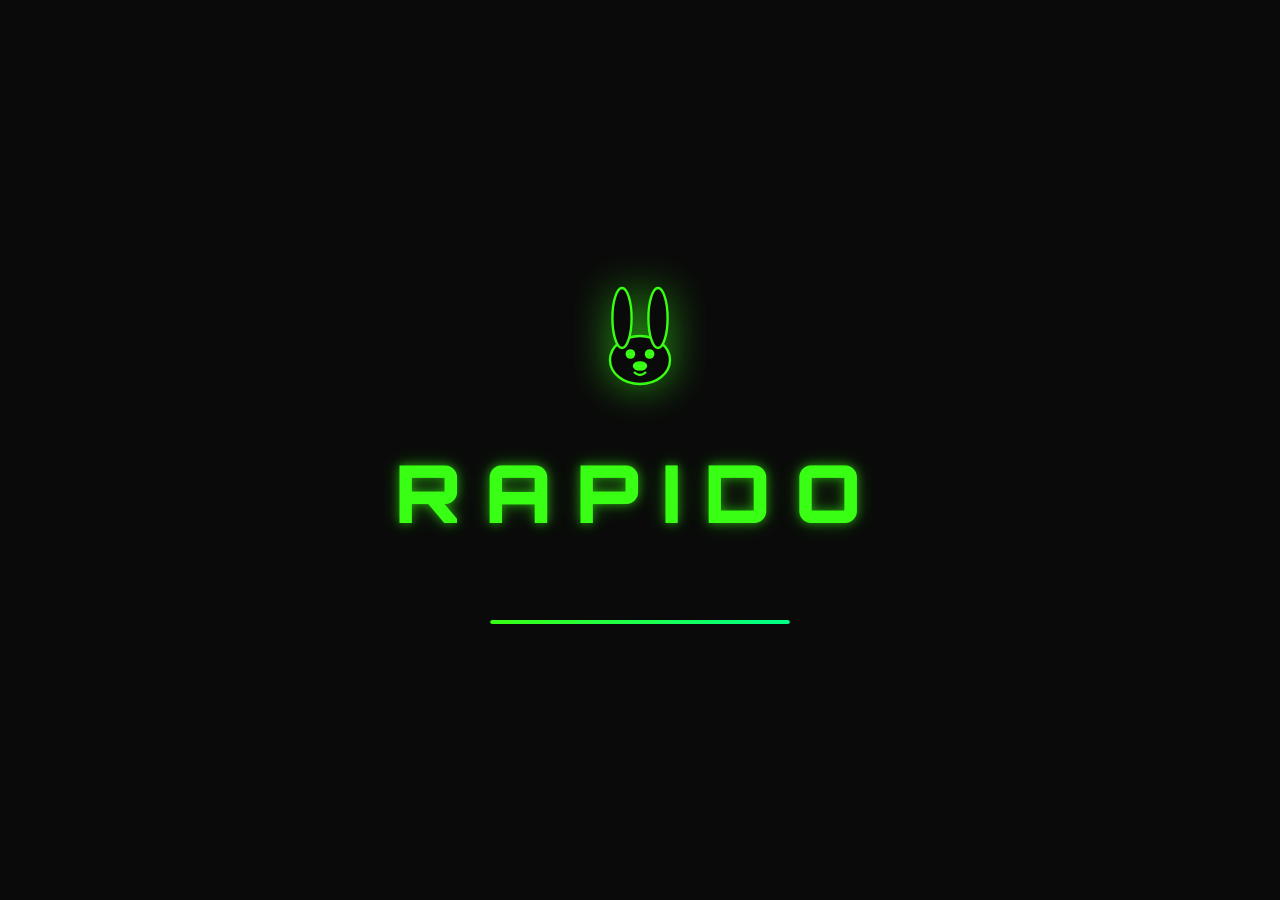
==== commit c35244f0: "index.html" ====
--- a/index.html
+++ b/index.html
@@ -1,398 +1,2029 @@
 <!DOCTYPE html>
-<html lang="ar" dir="rtl">
+<html lang="en">
 <head>
-  <meta charset="UTF-8">
-  <meta name="viewport" content="width=device-width, initial-scale=1.0">
-  <title>VoltFlix - مشاهدة أفلام ومسلسلات أونلاين</title>
-  <meta name="description" content="VoltFlix - منصة مشاهدة الأفلام والمسلسلات أونلاين مجاناً بجودة عالية">
-  <meta name="keywords" content="أفلام, مسلسلات, مشاهدة اونلاين, VoltFlix">
-  <meta name="robots" content="index, follow">
-  <meta property="og:type" content="website">
-  <meta property="og:title" content="VoltFlix - مشاهدة أفلام ومسلسلات أونلاين">
-  <meta property="og:image" content="https://img.icons8.com/fluent/512/000000/movie-projector.png">
-  <link rel="icon" type="image/svg+xml" href="data:image/svg+xml,&lt;svg xmlns='http://www.w3.org/2000/svg' viewBox='0 0 100 100'&gt;&lt;rect width='100' height='100' rx='18' fill='%23e50914'/&gt;&lt;text y='.9em' font-size='75' x='10' fill='white' font-weight='900'&gt;V&lt;/text&gt;&lt;/svg&gt;">
-  <link href="https://fonts.googleapis.com/css2?family=Cairo:wght@300;400;600;700;900&amp;display=swap" rel="stylesheet">
-  <link rel="stylesheet" href="https://cdnjs.cloudflare.com/ajax/libs/font-awesome/6.5.0/css/all.min.css">
-  <style>
-    *{margin:0;padding:0;box-sizing:border-box}
-    :root{--red:#e50914;--bg:#0a0a0a;--card:#141414;--modal:#181818;--g:#b3b3b3;--gold:#f5c518}
-    body{font-family:'Cairo',sans-serif;background:var(--bg);color:#fff;direction:rtl;overflow-x:hidden}
-    #splash{position:fixed;inset:0;background:#000;display:flex;flex-direction:column;align-items:center;justify-content:center;z-index:9999;transition:opacity .8s}
-    #splash.hidden{opacity:0;visibility:hidden}
-    .slogo{font-size:3rem;font-weight:900;animation:pulse 1s infinite}
-    .slogo span{color:var(--red)}
-    .sbar{width:180px;height:3px;background:#333;margin-top:20px}
-    .sprog{height:100%;background:var(--red);width:0;animation:load 2s forwards}
-    @keyframes pulse{0%{opacity:.6}100%{opacity:1}}
-    @keyframes load{0%{width:0}100%{width:100%}}
-    #hdr{position:fixed;top:0;left:0;right:0;padding:0 5%;height:64px;display:flex;align-items:center;justify-content:space-between;background:linear-gradient(to bottom,rgba(0,0,0,.95),transparent);z-index:100}
-    .logo{font-size:1.8rem;font-weight:900;cursor:pointer;display:flex;align-items:center;gap:8px}
-    .lico{width:34px;height:34px;background:var(--red);border-radius:8px;display:flex;align-items:center;justify-content:center;font-weight:900}
-    .logo span{color:var(--red)}
-    .nav{display:flex;gap:20px}
-    .nav a{color:var(--g);cursor:pointer;transition:color .3s}
-    .nav a:hover{color:#fff}
-    .acts{display:flex;gap:10px}
-    .sw{display:flex;background:rgba(0,0,0,.7);border:1px solid #333;border-radius:4px}
-    .sw input{padding:8px;background:transparent;border:none;color:#fff;font-family:inherit;outline:none;width:180px}
-    .sw button{padding:8px;background:transparent;color:var(--g);cursor:pointer}
-    .wlbtn{position:relative;background:transparent;color:var(--g);padding:8px;border-radius:50%;cursor:pointer;border:none}
-    .wlc{position:absolute;top:-5px;right:-5px;background:var(--red);color:#fff;font-size:10px;border-radius:50%;width:16px;height:16px;display:flex;align-items:center;justify-content:center}
-    #hero{position:relative;height:80vh;display:flex;align-items:flex-end;padding:0 5% 5%;overflow:hidden}
-    .hbg{position:absolute;inset:0;background-size:cover;background-position:center}
-    .hov{position:absolute;inset:0;background:linear-gradient(to top,var(--bg),transparent)}
-    .hcon{position:relative;z-index:2;max-width:500px}
-    .hbadge{display:inline-block;background:var(--red);padding:4px 12px;border-radius:4px;font-size:12px;margin-bottom:12px}
-    .htitle{font-size:2.5rem;font-weight:900;margin-bottom:12px}
-    .hdesc{color:var(--g);margin-bottom:18px;display:-webkit-box;-webkit-line-clamp:3;-webkit-box-orient:vertical;overflow:hidden}
-    .hacts{display:flex;gap:12px}
-    .bp{background:var(--red);color:#fff;border:none;padding:10px 24px;border-radius:6px;font-weight:700;cursor:pointer;display:flex;align-items:center;gap:8px}
-    .bs{background:rgba(255,255,255,.2);color:#fff;border:none;padding:10px 20px;border-radius:6px;cursor:pointer;display:flex;align-items:center;gap:8px}
-    #main{padding:0 5% 40px}
-    .sec{margin-bottom:40px}
-    .sech{margin-bottom:15px}
-    .sect{font-size:1.2rem;display:flex;align-items:center;gap:8px}
-    .row{display:flex;gap:12px;overflow-x:auto;padding-bottom:10px}
-    .row::-webkit-scrollbar{height:4px}
-    .row::-webkit-scrollbar-thumb{background:#333;border-radius:4px}
-    .card{flex-shrink:0;width:155px;cursor:pointer;transition:transform .3s}
-    .card:hover{transform:scale(1.05)}
-    .cposter{width:100%;aspect-ratio:2/3;object-fit:cover;border-radius:8px}
-    .sk{flex-shrink:0;width:155px;aspect-ratio:2/3;background:#1a1a1a;border-radius:8px;animation:pulse 1.5s infinite}
-    #mover{position:fixed;inset:0;background:rgba(0,0,0,.9);z-index:200;display:none;align-items:center;justify-content:center;padding:20px}
-    #mover.open{display:flex}
-    #mod{background:var(--modal);border-radius:12px;max-width:800px;width:100%;max-height:90vh;overflow-y:auto}
-    .mcls{float:left;background:#333;color:#fff;border:none;width:35px;height:35px;border-radius:50%;margin:10px;cursor:pointer}
-    .mbk{width:100%;height:200px;object-fit:cover;border-radius:12px 12px 0 0}
-    .mbody{padding:20px}
-    .mtit{font-size:1.5rem;margin-bottom:10px}
-    .mmeta{display:flex;gap:15px;margin-bottom:15px;color:var(--g)}
-    .mdesc{color:var(--g);line-height:1.6;margin-bottom:20px}
-    .plcon{position:relative;width:100%;height:400px;background:#000;border-radius:8px;margin-top:20px}
-    .plcon iframe{width:100%;height:100%;border:none}
-    .wm{position:absolute;bottom:10px;left:10px;opacity:.7;pointer-events:none;width:100px}
-    .plload{position:absolute;inset:0;display:flex;align-items:center;justify-content:center;background:#000;color:#fff;flex-direction:column;gap:10px}
-    .plload.hid{display:none}
-    .spin{width:40px;height:40px;border:3px solid #333;border-top-color:var(--red);border-radius:50%;animation:spin 1s linear infinite}
-    @keyframes spin{to{transform:rotate(360deg)}}
-    #wlp{position:fixed;top:64px;left:0;right:0;bottom:0;background:var(--bg);z-index:150;display:none;overflow-y:auto;padding:30px 5%}
-    #wlp.open{display:block}
-    .wlgrid{display:grid;grid-template-columns:repeat(auto-fill,minmax(155px,1fr));gap:15px}
-    #smp{position:fixed;inset:0;background:rgba(0,0,0,.95);z-index:300;display:none;padding:30px}
-    #smp.open{display:block}
-    .smcon{background:var(--modal);border-radius:12px;padding:25px;max-width:700px;margin:0 auto}
-    #smurls{background:#000;padding:15px;border-radius:8px;font-family:monospace;font-size:12px;color:#4ade80;max-height:300px;overflow-y:auto;margin:15px 0}
-    #toast{position:fixed;bottom:30px;left:50%;transform:translateX(-50%);background:#333;color:#fff;padding:10px 20px;border-radius:8px;z-index:400;opacity:0;transition:opacity .3s;pointer-events:none}
-    #toast.show{opacity:1}
-    #ftr{background:var(--card);text-align:center;padding:30px;border-top:1px solid #222}
-    .flogo{font-size:1.5rem;font-weight:900;margin-bottom:10px}
-    .flinks{display:flex;justify-content:center;gap:20px;margin:15px 0}
-    .flinks a{color:var(--g);cursor:pointer}
-    @media(max-width:768px){.nav{display:none}.card{width:120px}.sk{width:120px}.plcon{height:250px}}
-  </style>
+<meta charset="UTF-8">
+<meta name="viewport" content="width=device-width, initial-scale=1.0, maximum-scale=1.0, user-scalable=no">
+<meta name="theme-color" content="#0A0A0A">
+<meta name="description" content="RAPIDO - The Ultimate Gamified Reward Ecosystem">
+<meta name="apple-mobile-web-app-capable" content="yes">
+<meta name="apple-mobile-web-app-status-bar-style" content="black-translucent">
+<title>RAPIDO ECOSYSTEM</title>
+<link rel="preconnect" href="https://fonts.googleapis.com">
+<link href="https://fonts.googleapis.com/css2?family=Orbitron:wght@400;500;600;700;800;900&family=Rajdhani:wght@300;400;500;600;700&family=Inter:wght@300;400;500;600;700&display=swap" rel="stylesheet">
+<style>
+/* ===== CSS ROOT & RESET ===== */
+:root {
+  --black: #0A0A0A; --neon: #39FF14; --white: #FFFFFF; --dark: #151515;
+  --accent: #00FF88; --gray: #2A2A2A; --gray-light: #888888;
+  --danger: #FF4444; --warning: #FFAA00; --info: #00AAFF; --purple: #AA00FF;
+  --gold: #FFD700; --silver: #C0C0C0; --bronze: #CD7F32; --diamond: #00FFFF;
+  --font-display: 'Orbitron', sans-serif; --font-body: 'Rajdhani', sans-serif; --font-ui: 'Inter', sans-serif;
+  --glow: 0 0 10px rgba(57,255,20,0.5), 0 0 20px rgba(57,255,20,0.3);
+  --transition: all 0.3s cubic-bezier(0.4,0,0.2,1);
+}
+*,*::before,*::after{margin:0;padding:0;box-sizing:border-box}
+html{scroll-behavior:smooth;-webkit-font-smoothing:antialiased}
+body{font-family:var(--font-body);background:var(--black);color:var(--white);min-height:100vh;overflow-x:hidden;line-height:1.6}
+::-webkit-scrollbar{width:6px}::-webkit-scrollbar-track{background:var(--black)}::-webkit-scrollbar-thumb{background:var(--neon);border-radius:3px}
+
+/* ===== ANIMATIONS ===== */
+@keyframes neonPulse{0%,100%{opacity:1;filter:brightness(1)}50%{opacity:0.8;filter:brightness(1.2)}}
+@keyframes float{0%,100%{transform:translateY(0)}50%{transform:translateY(-10px)}}
+@keyframes slideIn{from{opacity:0;transform:translateX(-20px)}to{opacity:1;transform:translateX(0)}}
+@keyframes fadeIn{from{opacity:0}to{opacity:1}}
+@keyframes scaleIn{from{opacity:0;transform:scale(0.9)}to{opacity:1;transform:scale(1)}}
+@keyframes glow{0%,100%{box-shadow:var(--glow)}50%{box-shadow:0 0 20px rgba(57,255,20,0.7),0 0 40px rgba(57,255,20,0.4)}}
+@keyframes progress{from{width:0}}
+@keyframes spin{from{transform:rotate(0deg)}to{transform:rotate(360deg)}}
+@keyframes particle{0%{transform:translateY(0) scale(1);opacity:1}100%{transform:translateY(-100px) scale(0);opacity:0}}
+@keyframes skeleton{0%{background-position:200% 0}100%{background-position:-200% 0}}
+@keyframes shake{0%,100%{transform:translateX(0)}25%{transform:translateX(-5px)}75%{transform:translateX(5px)}}
+
+/* ===== INTRO SCREEN ===== */
+#intro-screen{position:fixed;inset:0;z-index:10000;background:var(--black);display:flex;flex-direction:column;align-items:center;justify-content:center;transition:opacity 0.8s ease,visibility 0.8s ease}
+#intro-screen.hidden{opacity:0;visibility:hidden;pointer-events:none}
+.intro-logo{font-family:var(--font-display);font-size:clamp(2rem,8vw,5rem);font-weight:900;letter-spacing:0.3em;color:var(--neon);text-shadow:var(--glow);animation:neonPulse 2s ease-in-out infinite;margin-bottom:2rem}
+.intro-rabbit{width:120px;height:120px;margin-bottom:2rem;animation:float 3s ease-in-out infinite}
+.intro-rabbit svg{width:100%;height:100%;filter:drop-shadow(0 0 20px rgba(57,255,20,0.6))}
+.intro-progress{width:min(300px,80vw);height:4px;background:var(--dark);border-radius:2px;overflow:hidden;margin-top:2rem}
+.intro-progress-bar{height:100%;background:linear-gradient(90deg,var(--neon),var(--accent));border-radius:2px;animation:progress 2.5s ease-out forwards;box-shadow:0 0 10px var(--neon)}
+
+/* ===== AUTH SCREEN ===== */
+#auth-screen{position:fixed;inset:0;z-index:9999;background:linear-gradient(135deg,var(--black) 0%,#0f0f0f 50%,var(--dark) 100%);display:flex;align-items:center;justify-content:center;padding:1rem;transition:opacity 0.5s ease,visibility 0.5s ease}
+#auth-screen.hidden{opacity:0;visibility:hidden;pointer-events:none}
+.auth-container{width:100%;max-width:420px;background:rgba(21,21,21,0.95);border:1px solid rgba(57,255,20,0.2);border-radius:20px;padding:2.5rem;backdrop-filter:blur(20px);animation:scaleIn 0.5s ease-out}
+.auth-logo{font-family:var(--font-display);font-size:2rem;font-weight:800;text-align:center;color:var(--neon);text-shadow:var(--glow);margin-bottom:0.5rem}
+.auth-subtitle{text-align:center;color:var(--gray-light);font-size:0.9rem;margin-bottom:2rem;font-family:var(--font-ui)}
+.auth-tabs{display:flex;gap:0.5rem;margin-bottom:1.5rem;background:var(--dark);border-radius:12px;padding:4px}
+.auth-tab{flex:1;padding:0.75rem;border:none;background:transparent;color:var(--gray-light);font-family:var(--font-body);font-weight:600;font-size:0.95rem;cursor:pointer;border-radius:10px;transition:var(--transition)}
+.auth-tab.active{background:var(--neon);color:var(--black);box-shadow:0 0 15px rgba(57,255,20,0.3)}
+.auth-form{display:none}.auth-form.active{display:block;animation:fadeIn 0.3s ease}
+.form-group{margin-bottom:1.25rem}
+.form-label{display:block;font-family:var(--font-ui);font-size:0.8rem;font-weight:500;color:var(--gray-light);margin-bottom:0.5rem;text-transform:uppercase;letter-spacing:0.05em}
+.form-input{width:100%;padding:0.875rem 1rem;background:var(--black);border:1px solid var(--gray);border-radius:12px;color:var(--white);font-family:var(--font-ui);font-size:0.95rem;transition:var(--transition);outline:none}
+.form-input:focus{border-color:var(--neon);box-shadow:0 0 0 3px rgba(57,255,20,0.1),0 0 15px rgba(57,255,20,0.1)}
+.form-input::placeholder{color:#555}
+.btn{width:100%;padding:1rem;border:none;border-radius:12px;font-family:var(--font-display);font-weight:700;font-size:0.95rem;cursor:pointer;transition:var(--transition);text-transform:uppercase;letter-spacing:0.05em;position:relative;overflow:hidden}
+.btn-primary{background:linear-gradient(135deg,var(--neon),var(--accent));color:var(--black);box-shadow:0 0 20px rgba(57,255,20,0.3)}
+.btn-primary:hover{transform:translateY(-2px);box-shadow:0 0 30px rgba(57,255,20,0.5)}
+.btn-primary:active{transform:translateY(0)}
+.btn-secondary{background:transparent;border:1px solid var(--neon);color:var(--neon)}
+.btn-secondary:hover{background:rgba(57,255,20,0.1);box-shadow:0 0 20px rgba(57,255,20,0.2)}
+.btn:disabled{opacity:0.5;cursor:not-allowed;transform:none!important}
+.auth-divider{display:flex;align-items:center;gap:1rem;margin:1.5rem 0;color:var(--gray-light);font-size:0.8rem;font-family:var(--font-ui)}
+.auth-divider::before,.auth-divider::after{content:'';flex:1;height:1px;background:linear-gradient(90deg,transparent,var(--gray),transparent)}
+.auth-footer{text-align:center;margin-top:1.5rem;font-family:var(--font-ui);font-size:0.85rem;color:var(--gray-light)}
+.auth-footer a{color:var(--neon);text-decoration:none;font-weight:600;transition:var(--transition)}
+.auth-footer a:hover{text-shadow:var(--glow)}
+
+/* ===== CHARACTER SELECTION ===== */
+#char-screen{position:fixed;inset:0;z-index:9998;background:var(--black);display:flex;flex-direction:column;align-items:center;justify-content:center;padding:2rem;transition:opacity 0.5s ease,visibility 0.5s ease}
+#char-screen.hidden{opacity:0;visibility:hidden;pointer-events:none}
+.char-title{font-family:var(--font-display);font-size:clamp(1.5rem,5vw,3rem);font-weight:800;color:var(--neon);text-shadow:var(--glow);margin-bottom:1rem;text-align:center}
+.char-subtitle{color:var(--gray-light);font-family:var(--font-ui);margin-bottom:3rem;text-align:center}
+.char-grid{display:grid;grid-template-columns:repeat(auto-fit,minmax(250px,1fr));gap:2rem;width:100%;max-width:700px}
+.char-card{background:var(--dark);border:2px solid var(--gray);border-radius:24px;padding:2rem;text-align:center;cursor:pointer;transition:var(--transition);position:relative;overflow:hidden}
+.char-card::before{content:'';position:absolute;inset:0;background:linear-gradient(135deg,rgba(57,255,20,0),rgba(57,255,20,0.05));opacity:0;transition:var(--transition)}
+.char-card:hover{border-color:var(--neon);transform:translateY(-5px);box-shadow:var(--glow)}
+.char-card:hover::before{opacity:1}
+.char-card.selected{border-color:var(--neon);box-shadow:var(--glow);background:rgba(57,255,20,0.05)}
+.char-avatar{width:120px;height:120px;margin:0 auto 1rem;border-radius:50%;background:linear-gradient(135deg,var(--dark),var(--gray));display:flex;align-items:center;justify-content:center;font-size:3rem;border:3px solid var(--neon);box-shadow:var(--glow)}
+.char-name{font-family:var(--font-display);font-size:1.25rem;font-weight:700;color:var(--white);margin-bottom:0.5rem}
+.char-desc{font-family:var(--font-ui);font-size:0.85rem;color:var(--gray-light);margin-bottom:1.5rem}
+.char-select-btn{padding:0.75rem 2rem;background:var(--neon);color:var(--black);border:none;border-radius:10px;font-family:var(--font-display);font-weight:700;font-size:0.85rem;cursor:pointer;transition:var(--transition);text-transform:uppercase}
+.char-select-btn:hover{box-shadow:0 0 20px rgba(57,255,20,0.5);transform:scale(1.05)}
+
+/* ===== MAIN APP ===== */
+#app{display:none;min-height:100vh}#app.active{display:block;animation:fadeIn 0.5s ease}
+
+/* ===== SIDEBAR ===== */
+.sidebar{position:fixed;left:0;top:0;bottom:0;width:260px;background:var(--dark);border-right:1px solid rgba(57,255,20,0.1);z-index:100;display:flex;flex-direction:column;transition:transform 0.3s ease}
+.sidebar-header{padding:1.5rem;border-bottom:1px solid rgba(57,255,20,0.1)}
+.sidebar-logo{font-family:var(--font-display);font-size:1.5rem;font-weight:900;color:var(--neon);text-shadow:var(--glow);display:flex;align-items:center;gap:0.75rem}
+.sidebar-logo-icon{width:36px;height:36px;background:linear-gradient(135deg,var(--neon),var(--accent));border-radius:10px;display:flex;align-items:center;justify-content:center;font-size:1.2rem}
+.sidebar-nav{flex:1;padding:1rem 0.75rem;overflow-y:auto}
+.nav-section{margin-bottom:1.5rem}
+.nav-section-title{font-family:var(--font-ui);font-size:0.7rem;font-weight:600;color:var(--gray-light);text-transform:uppercase;letter-spacing:0.1em;padding:0 0.75rem;margin-bottom:0.5rem}
+.nav-item{display:flex;align-items:center;gap:0.875rem;padding:0.75rem 1rem;margin:0.25rem 0;border-radius:12px;color:var(--gray-light);font-family:var(--font-body);font-weight:600;font-size:0.95rem;cursor:pointer;transition:var(--transition);border:none;background:none;width:100%;text-align:left}
+.nav-item:hover{background:rgba(57,255,20,0.08);color:var(--white)}
+.nav-item.active{background:linear-gradient(135deg,rgba(57,255,20,0.15),rgba(0,255,136,0.1));color:var(--neon);border:1px solid rgba(57,255,20,0.3)}
+.nav-item.active .nav-icon{color:var(--neon)}
+.nav-icon{width:24px;height:24px;display:flex;align-items:center;justify-content:center;font-size:1.1rem;transition:var(--transition)}
+.nav-badge{margin-left:auto;background:var(--neon);color:var(--black);font-family:var(--font-display);font-size:0.7rem;font-weight:700;padding:0.15rem 0.5rem;border-radius:6px;min-width:20px;text-align:center}
+.sidebar-footer{padding:1rem 1.5rem;border-top:1px solid rgba(57,255,20,0.1)}
+.user-mini{display:flex;align-items:center;gap:0.75rem}
+.user-mini-avatar{width:40px;height:40px;border-radius:50%;background:linear-gradient(135deg,var(--neon),var(--accent));display:flex;align-items:center;justify-content:center;font-size:1.2rem;border:2px solid var(--neon);box-shadow:var(--glow)}
+.user-mini-info{flex:1}
+.user-mini-name{font-family:var(--font-body);font-weight:700;font-size:0.9rem;color:var(--white)}
+.user-mini-status{font-family:var(--font-ui);font-size:0.75rem;color:var(--neon);display:flex;align-items:center;gap:0.25rem}
+.user-mini-status::before{content:'';width:6px;height:6px;background:var(--neon);border-radius:50%;box-shadow:0 0 6px var(--neon);animation:neonPulse 2s infinite}
+
+/* ===== MAIN CONTENT ===== */
+.main-content{margin-left:260px;min-height:100vh;padding:1.5rem 2rem;background:var(--black)}
+
+/* ===== TOP BAR ===== */
+.top-bar{display:flex;align-items:center;justify-content:space-between;margin-bottom:2rem;padding-bottom:1rem;border-bottom:1px solid rgba(57,255,20,0.1)}
+.top-bar-left{display:flex;align-items:center;gap:1rem}
+.page-title{font-family:var(--font-display);font-size:1.5rem;font-weight:700;color:var(--white)}
+.breadcrumb{font-family:var(--font-ui);font-size:0.8rem;color:var(--gray-light)}
+.top-bar-right{display:flex;align-items:center;gap:1rem}
+.top-btn{width:40px;height:40px;border-radius:12px;background:var(--dark);border:1px solid var(--gray);color:var(--gray-light);display:flex;align-items:center;justify-content:center;cursor:pointer;transition:var(--transition);position:relative;font-size:1.1rem}
+.top-btn:hover{border-color:var(--neon);color:var(--neon);box-shadow:0 0 10px rgba(57,255,20,0.2)}
+.top-btn .badge{position:absolute;top:-4px;right:-4px;width:18px;height:18px;background:var(--danger);color:var(--white);border-radius:50%;font-family:var(--font-display);font-size:0.65rem;font-weight:700;display:flex;align-items:center;justify-content:center;border:2px solid var(--black)}
+
+/* ===== DASHBOARD GRID ===== */
+.dashboard-grid{display:grid;grid-template-columns:repeat(auto-fill,minmax(300px,1fr));gap:1.5rem;margin-bottom:2rem}
+.card{background:var(--dark);border:1px solid rgba(57,255,20,0.1);border-radius:20px;padding:1.5rem;transition:var(--transition);position:relative;overflow:hidden}
+.card::before{content:'';position:absolute;top:0;left:0;right:0;height:3px;background:linear-gradient(90deg,var(--neon),var(--accent));opacity:0;transition:var(--transition)}
+.card:hover{border-color:rgba(57,255,20,0.3);transform:translateY(-2px);box-shadow:0 10px 40px rgba(0,0,0,0.3)}
+.card:hover::before{opacity:1}
+.card-header{display:flex;align-items:center;justify-content:space-between;margin-bottom:1rem}
+.card-title{font-family:var(--font-body);font-weight:700;font-size:1rem;color:var(--white);display:flex;align-items:center;gap:0.5rem}
+.card-title-icon{width:32px;height:32px;border-radius:10px;display:flex;align-items:center;justify-content:center;font-size:1rem}
+.card-action{font-family:var(--font-ui);font-size:0.75rem;color:var(--neon);cursor:pointer;transition:var(--transition);font-weight:600}
+.card-action:hover{text-shadow:var(--glow)}
+
+/* ===== PROFILE CARD ===== */
+.profile-card{grid-column:span 2;display:grid;grid-template-columns:auto 1fr;gap:1.5rem;align-items:center}
+.profile-avatar{width:100px;height:100px;border-radius:24px;background:linear-gradient(135deg,var(--neon),var(--accent));display:flex;align-items:center;justify-content:center;font-size:3rem;border:3px solid var(--neon);box-shadow:var(--glow);position:relative}
+.profile-avatar::after{content:'';position:absolute;bottom:-3px;right:-3px;width:24px;height:24px;background:var(--neon);border-radius:50%;border:3px solid var(--dark)}
+.profile-name{font-family:var(--font-display);font-size:1.5rem;font-weight:700;color:var(--white);margin-bottom:0.25rem}
+.profile-meta{display:flex;align-items:center;gap:1rem;font-family:var(--font-ui);font-size:0.85rem;color:var(--gray-light);margin-bottom:1rem}
+.profile-level{display:inline-flex;align-items:center;gap:0.5rem;background:rgba(57,255,20,0.1);border:1px solid rgba(57,255,20,0.3);padding:0.25rem 0.75rem;border-radius:20px;font-family:var(--font-display);font-size:0.8rem;font-weight:700;color:var(--neon)}
+.profile-stats{display:grid;grid-template-columns:repeat(3,1fr);gap:1rem}
+.profile-stat{text-align:center;padding:0.75rem;background:rgba(0,0,0,0.3);border-radius:12px;border:1px solid var(--gray)}
+.profile-stat-value{font-family:var(--font-display);font-size:1.25rem;font-weight:800;color:var(--neon)}
+.profile-stat-label{font-family:var(--font-ui);font-size:0.75rem;color:var(--gray-light);margin-top:0.25rem}
+
+/* ===== COIN CARDS ===== */
+.coin-card{text-align:center}
+.coin-icon{width:48px;height:48px;border-radius:50%;display:flex;align-items:center;justify-content:center;font-size:1.5rem;margin:0 auto 0.75rem;box-shadow:0 0 20px currentColor}
+.coin-bronze{color:var(--bronze);background:rgba(205,127,50,0.2)}
+.coin-silver{color:var(--silver);background:rgba(192,192,192,0.2)}
+.coin-gold{color:var(--gold);background:rgba(255,215,0,0.2)}
+.coin-diamond{color:var(--diamond);background:rgba(0,255,255,0.2)}
+.coin-value{font-family:var(--font-display);font-size:1.5rem;font-weight:800;color:var(--white);margin-bottom:0.25rem}
+.coin-label{font-family:var(--font-ui);font-size:0.8rem;color:var(--gray-light);text-transform:uppercase;letter-spacing:0.05em}
+
+/* ===== ENERGY BAR ===== */
+.energy-header{display:flex;align-items:center;justify-content:space-between;margin-bottom:1rem}
+.energy-value{font-family:var(--font-display);font-size:1.25rem;font-weight:800;color:var(--neon)}
+.energy-max{font-family:var(--font-ui);font-size:0.8rem;color:var(--gray-light)}
+.energy-bar-container{width:100%;height:12px;background:var(--black);border-radius:6px;overflow:hidden;margin-bottom:0.75rem;border:1px solid var(--gray)}
+.energy-bar{height:100%;border-radius:6px;background:linear-gradient(90deg,var(--neon),var(--accent));transition:width 0.5s ease;box-shadow:0 0 10px rgba(57,255,20,0.3);position:relative}
+.energy-bar::after{content:'';position:absolute;top:0;right:0;bottom:0;width:20px;background:linear-gradient(90deg,transparent,rgba(255,255,255,0.3))}
+.energy-regen{font-family:var(--font-ui);font-size:0.8rem;color:var(--gray-light);display:flex;align-items:center;gap:0.5rem}
+.energy-regen::before{content:'';width:8px;height:8px;background:var(--neon);border-radius:50%;animation:neonPulse 2s infinite}
+
+/* ===== XP PROGRESS ===== */
+.xp-header{display:flex;align-items:center;justify-content:space-between;margin-bottom:0.75rem}
+.xp-level{font-family:var(--font-display);font-size:1.1rem;font-weight:700;color:var(--neon)}
+.xp-next{font-family:var(--font-ui);font-size:0.8rem;color:var(--gray-light)}
+.xp-bar-container{width:100%;height:8px;background:var(--black);border-radius:4px;overflow:hidden;margin-bottom:0.75rem}
+.xp-bar{height:100%;border-radius:4px;background:linear-gradient(90deg,var(--purple),var(--neon));transition:width 0.5s ease}
+.xp-info{display:flex;justify-content:space-between;font-family:var(--font-ui);font-size:0.8rem;color:var(--gray-light)}
+
+/* ===== SATOSHI CARD ===== */
+.satoshi-card{background:linear-gradient(135deg,rgba(255,170,0,0.1),rgba(255,215,0,0.05));border-color:rgba(255,170,0,0.3)}
+.satoshi-value{font-family:var(--font-display);font-size:2rem;font-weight:900;color:var(--gold);text-shadow:0 0 20px rgba(255,215,0,0.3);margin-bottom:0.5rem}
+.satoshi-label{font-family:var(--font-ui);font-size:0.85rem;color:var(--gray-light)}
+.satoshi-actions{display:flex;gap:0.5rem;margin-top:1rem}
+.satoshi-btn{flex:1;padding:0.5rem;border-radius:8px;font-family:var(--font-body);font-weight:600;font-size:0.85rem;cursor:pointer;transition:var(--transition);border:none}
+.satoshi-btn-primary{background:linear-gradient(135deg,var(--gold),var(--warning));color:var(--black)}
+.satoshi-btn-secondary{background:transparent;border:1px solid var(--gold);color:var(--gold)}
+
+/* ===== MISSIONS ===== */
+.missions-list{display:flex;flex-direction:column;gap:0.75rem}
+.mission-item{display:flex;align-items:center;gap:1rem;padding:0.875rem;background:var(--black);border-radius:12px;border:1px solid var(--gray);transition:var(--transition)}
+.mission-item:hover{border-color:rgba(57,255,20,0.3);background:rgba(57,255,20,0.03)}
+.mission-icon{width:40px;height:40px;border-radius:10px;background:rgba(57,255,20,0.1);display:flex;align-items:center;justify-content:center;font-size:1.2rem;color:var(--neon);flex-shrink:0}
+.mission-info{flex:1}
+.mission-name{font-family:var(--font-body);font-weight:700;font-size:0.95rem;color:var(--white);margin-bottom:0.25rem}
+.mission-desc{font-family:var(--font-ui);font-size:0.8rem;color:var(--gray-light)}
+.mission-progress{width:60px;text-align:right}
+.mission-progress-bar{width:100%;height:4px;background:var(--gray);border-radius:2px;overflow:hidden;margin-bottom:0.25rem}
+.mission-progress-fill{height:100%;background:var(--neon);border-radius:2px;transition:width 0.3s ease}
+.mission-progress-text{font-family:var(--font-display);font-size:0.7rem;color:var(--neon);font-weight:700}
+.mission-reward{font-family:var(--font-ui);font-size:0.75rem;color:var(--gold);font-weight:600}
+
+/* ===== ACHIEVEMENTS ===== */
+.achievements-grid{display:grid;grid-template-columns:repeat(auto-fill,minmax(60px,1fr));gap:0.75rem}
+.achievement-item{aspect-ratio:1;background:var(--black);border:2px solid var(--gray);border-radius:16px;display:flex;align-items:center;justify-content:center;font-size:1.5rem;cursor:pointer;transition:var(--transition);position:relative}
+.achievement-item:hover{border-color:var(--neon);transform:scale(1.1);box-shadow:var(--glow)}
+.achievement-item.unlocked{border-color:var(--neon);background:rgba(57,255,20,0.1);box-shadow:0 0 15px rgba(57,255,20,0.2)}
+.achievement-item.locked{opacity:0.4;filter:grayscale(1)}
+
+/* ===== LEADERBOARD ===== */
+.leaderboard-list{display:flex;flex-direction:column;gap:0.5rem}
+.leaderboard-item{display:flex;align-items:center;gap:1rem;padding:0.75rem 1rem;background:var(--black);border-radius:12px;border:1px solid var(--gray);transition:var(--transition)}
+.leaderboard-item:hover{border-color:rgba(57,255,20,0.3);background:rgba(57,255,20,0.03)}
+.leaderboard-item.is-me{border-color:var(--neon);background:rgba(57,255,20,0.05)}
+.leaderboard-rank{width:32px;height:32px;border-radius:50%;display:flex;align-items:center;justify-content:center;font-family:var(--font-display);font-size:0.85rem;font-weight:800;flex-shrink:0}
+.rank-1{background:linear-gradient(135deg,#FFD700,#FFA500);color:var(--black)}
+.rank-2{background:linear-gradient(135deg,#C0C0C0,#A0A0A0);color:var(--black)}
+.rank-3{background:linear-gradient(135deg,#CD7F32,#B87333);color:var(--black)}
+.rank-other{background:var(--gray);color:var(--gray-light)}
+.leaderboard-avatar{width:36px;height:36px;border-radius:50%;background:linear-gradient(135deg,var(--neon),var(--accent));display:flex;align-items:center;justify-content:center;font-size:1rem;flex-shrink:0}
+.leaderboard-name{flex:1;font-family:var(--font-body);font-weight:700;font-size:0.95rem;color:var(--white)}
+.leaderboard-name.is-me{color:var(--neon)}
+.leaderboard-score{font-family:var(--font-display);font-size:0.9rem;font-weight:700;color:var(--neon)}
+
+/* ===== QUICK ACTIONS ===== */
+.quick-actions{display:grid;grid-template-columns:repeat(2,1fr);gap:1rem}
+.quick-action-btn{display:flex;flex-direction:column;align-items:center;gap:0.5rem;padding:1.25rem;background:var(--black);border:2px solid var(--gray);border-radius:16px;color:var(--white);font-family:var(--font-body);font-weight:700;font-size:0.9rem;cursor:pointer;transition:var(--transition);border:none}
+.quick-action-btn:hover{border-color:var(--neon);background:rgba(57,255,20,0.05);transform:translateY(-3px);box-shadow:0 5px 20px rgba(57,255,20,0.15)}
+.quick-action-btn .icon{width:48px;height:48px;border-radius:14px;display:flex;align-items:center;justify-content:center;font-size:1.5rem;background:rgba(57,255,20,0.1);color:var(--neon)}
+
+/* ===== GAME CANVAS ===== */
+.game-container{position:relative;width:100%;height:500px;background:linear-gradient(180deg,#0a0a1a 0%,#0a0a0a 100%);border-radius:20px;overflow:hidden;border:2px solid rgba(57,255,20,0.2)}
+.game-canvas{width:100%;height:100%;display:block}
+.game-overlay{position:absolute;inset:0;display:flex;flex-direction:column;align-items:center;justify-content:center;background:rgba(10,10,10,0.9);z-index:10}
+.game-overlay.hidden{display:none}
+.game-title{font-family:var(--font-display);font-size:2.5rem;font-weight:900;color:var(--neon);text-shadow:var(--glow);margin-bottom:1rem}
+.game-stats-overlay{position:absolute;top:1rem;left:1rem;right:1rem;display:flex;justify-content:space-between;z-index:5;pointer-events:none}
+.game-stat{background:rgba(0,0,0,0.7);padding:0.5rem 1rem;border-radius:10px;font-family:var(--font-display);font-size:0.9rem;font-weight:700;color:var(--neon);border:1px solid rgba(57,255,20,0.3);backdrop-filter:blur(10px)}
+
+/* ===== LEVELS GRID ===== */
+.levels-grid{display:grid;grid-template-columns:repeat(auto-fill,minmax(200px,1fr));gap:1rem}
+.level-card{background:var(--dark);border:2px solid var(--gray);border-radius:20px;padding:1.5rem;text-align:center;cursor:pointer;transition:var(--transition);position:relative;overflow:hidden}
+.level-card:hover{border-color:var(--neon);transform:translateY(-3px);box-shadow:0 10px 30px rgba(57,255,20,0.1)}
+.level-card.locked{opacity:0.5;cursor:not-allowed}
+.level-card.completed{border-color:var(--neon);background:rgba(57,255,20,0.05)}
+.level-number{font-family:var(--font-display);font-size:2.5rem;font-weight:900;color:var(--neon);text-shadow:var(--glow);margin-bottom:0.5rem}
+.level-name{font-family:var(--font-body);font-weight:700;font-size:1rem;color:var(--white);margin-bottom:0.5rem}
+.level-req{font-family:var(--font-ui);font-size:0.8rem;color:var(--gray-light);margin-bottom:1rem}
+.level-reward{font-family:var(--font-display);font-size:0.9rem;font-weight:700;color:var(--gold)}
+.level-status{position:absolute;top:1rem;right:1rem;width:28px;height:28px;border-radius:50%;display:flex;align-items:center;justify-content:center;font-size:0.85rem}
+.level-status.completed{background:var(--neon);color:var(--black)}
+.level-status.locked{background:var(--gray);color:var(--gray-light)}
+
+/* ===== STORE ===== */
+.store-grid{display:grid;grid-template-columns:repeat(auto-fill,minmax(220px,1fr));gap:1.5rem}
+.store-item{background:var(--dark);border:2px solid var(--gray);border-radius:20px;padding:1.5rem;text-align:center;transition:var(--transition);cursor:pointer}
+.store-item:hover{border-color:var(--neon);transform:translateY(-3px);box-shadow:0 10px 30px rgba(57,255,20,0.1)}
+.store-item-icon{width:64px;height:64px;border-radius:16px;background:rgba(57,255,20,0.1);display:flex;align-items:center;justify-content:center;font-size:2rem;margin:0 auto 1rem;color:var(--neon)}
+.store-item-name{font-family:var(--font-body);font-weight:700;font-size:1rem;color:var(--white);margin-bottom:0.5rem}
+.store-item-desc{font-family:var(--font-ui);font-size:0.8rem;color:var(--gray-light);margin-bottom:1rem}
+.store-item-price{font-family:var(--font-display);font-size:1.1rem;font-weight:800;color:var(--neon);margin-bottom:1rem}
+.store-buy-btn{width:100%;padding:0.75rem;background:var(--neon);color:var(--black);border:none;border-radius:10px;font-family:var(--font-display);font-weight:700;font-size:0.85rem;cursor:pointer;transition:var(--transition);text-transform:uppercase}
+.store-buy-btn:hover{box-shadow:0 0 20px rgba(57,255,20,0.5)}
+
+/* ===== WITHDRAWAL ===== */
+.withdrawal-form{max-width:500px}
+.withdrawal-info{background:rgba(255,170,0,0.05);border:1px solid rgba(255,170,0,0.2);border-radius:12px;padding:1rem;margin-bottom:1.5rem}
+.withdrawal-info-title{font-family:var(--font-body);font-weight:700;font-size:0.95rem;color:var(--warning);margin-bottom:0.5rem;display:flex;align-items:center;gap:0.5rem}
+.withdrawal-info-text{font-family:var(--font-ui);font-size:0.85rem;color:var(--gray-light);line-height:1.6}
+.withdrawal-countdown{display:flex;align-items:center;gap:0.5rem;margin-top:1rem;padding:0.75rem;background:var(--black);border-radius:10px}
+.countdown-item{text-align:center;padding:0.5rem;background:var(--dark);border-radius:8px;min-width:50px}
+.countdown-value{font-family:var(--font-display);font-size:1.25rem;font-weight:800;color:var(--neon)}
+.countdown-label{font-family:var(--font-ui);font-size:0.65rem;color:var(--gray-light);text-transform:uppercase}
+
+/* ===== REFERRAL ===== */
+.referral-card{text-align:center;padding:2rem}
+.referral-code{display:inline-flex;align-items:center;gap:1rem;background:var(--black);border:2px dashed var(--neon);border-radius:12px;padding:1rem 1.5rem;margin:1rem 0}
+.referral-code-text{font-family:var(--font-display);font-size:1.5rem;font-weight:900;color:var(--neon);letter-spacing:0.1em}
+.referral-copy-btn{padding:0.5rem 1rem;background:var(--neon);color:var(--black);border:none;border-radius:8px;font-family:var(--font-body);font-weight:700;cursor:pointer;transition:var(--transition)}
+.referral-stats{display:grid;grid-template-columns:repeat(3,1fr);gap:1rem;margin-top:1.5rem}
+.referral-stat{padding:1rem;background:var(--black);border-radius:12px;border:1px solid var(--gray)}
+.referral-stat-value{font-family:var(--font-display);font-size:1.5rem;font-weight:800;color:var(--neon)}
+.referral-stat-label{font-family:var(--font-ui);font-size:0.8rem;color:var(--gray-light);margin-top:0.25rem}
+
+/* ===== TOKEN PAGE ===== */
+.token-hero{text-align:center;padding:3rem 2rem;background:linear-gradient(135deg,rgba(57,255,20,0.05),rgba(0,255,136,0.05));border-radius:24px;border:1px solid rgba(57,255,20,0.2);margin-bottom:2rem}
+.token-hero-title{font-family:var(--font-display);font-size:clamp(2rem,5vw,3.5rem);font-weight:900;color:var(--neon);text-shadow:var(--glow);margin-bottom:1rem}
+.token-hero-subtitle{font-family:var(--font-ui);font-size:1.1rem;color:var(--gray-light);max-width:600px;margin:0 auto 2rem}
+.token-badge{display:inline-block;padding:0.5rem 1.5rem;background:rgba(57,255,20,0.1);border:1px solid var(--neon);border-radius:20px;font-family:var(--font-display);font-size:0.85rem;font-weight:700;color:var(--neon);animation:neonPulse 2s infinite}
+.token-roadmap{display:grid;grid-template-columns:repeat(auto-fit,minmax(250px,1fr));gap:1.5rem}
+.roadmap-item{background:var(--dark);border:2px solid var(--gray);border-radius:20px;padding:1.5rem;position:relative;transition:var(--transition)}
+.roadmap-item:hover{border-color:var(--neon);transform:translateY(-3px)}
+.roadmap-item.completed{border-color:var(--neon)}.roadmap-item.in-progress{border-color:var(--warning)}.roadmap-item.upcoming{border-color:var(--info)}
+.roadmap-phase{font-family:var(--font-display);font-size:0.8rem;font-weight:700;color:var(--neon);margin-bottom:0.5rem;text-transform:uppercase}
+.roadmap-title{font-family:var(--font-body);font-weight:700;font-size:1.1rem;color:var(--white);margin-bottom:0.5rem}
+.roadmap-desc{font-family:var(--font-ui);font-size:0.85rem;color:var(--gray-light);line-height:1.6}
+.roadmap-status{display:inline-block;margin-top:1rem;padding:0.25rem 0.75rem;border-radius:6px;font-family:var(--font-ui);font-size:0.75rem;font-weight:600}
+.status-completed{background:rgba(57,255,20,0.1);color:var(--neon)}
+.status-in-progress{background:rgba(255,170,0,0.1);color:var(--warning)}
+.status-upcoming{background:rgba(0,170,255,0.1);color:var(--info)}
+
+/* ===== ADMIN PANEL ===== */
+.admin-grid{display:grid;grid-template-columns:repeat(auto-fill,minmax(250px,1fr));gap:1.5rem;margin-bottom:2rem}
+.admin-card{background:var(--dark);border:1px solid rgba(57,255,20,0.1);border-radius:16px;padding:1.5rem;transition:var(--transition)}
+.admin-card:hover{border-color:rgba(57,255,20,0.3);box-shadow:0 5px 20px rgba(57,255,20,0.1)}
+.admin-card-header{display:flex;align-items:center;justify-content:space-between;margin-bottom:1rem}
+.admin-card-title{font-family:var(--font-body);font-weight:700;font-size:0.9rem;color:var(--gray-light);text-transform:uppercase;letter-spacing:0.05em}
+.admin-card-value{font-family:var(--font-display);font-size:2rem;font-weight:900;color:var(--neon)}
+.admin-card-change{font-family:var(--font-ui);font-size:0.8rem;font-weight:600}
+.change-up{color:var(--neon)}.change-down{color:var(--danger)}
+.admin-table{width:100%;border-collapse:collapse;margin-top:1rem}
+.admin-table th,.admin-table td{padding:0.875rem 1rem;text-align:left;font-family:var(--font-ui);font-size:0.85rem}
+.admin-table th{font-weight:600;color:var(--gray-light);text-transform:uppercase;letter-spacing:0.05em;font-size:0.75rem;border-bottom:1px solid var(--gray)}
+.admin-table td{color:var(--white);border-bottom:1px solid rgba(42,42,42,0.5)}
+.admin-table tr:hover td{background:rgba(57,255,20,0.03)}
+.status-badge{display:inline-block;padding:0.25rem 0.75rem;border-radius:6px;font-family:var(--font-ui);font-size:0.75rem;font-weight:600}
+.status-active{background:rgba(57,255,20,0.1);color:var(--neon)}
+.status-pending{background:rgba(255,170,0,0.1);color:var(--warning)}
+.status-rejected{background:rgba(255,68,68,0.1);color:var(--danger)}
+.status-paid{background:rgba(0,170,255,0.1);color:var(--info)}
+
+/* ===== MODAL ===== */
+.modal-overlay{position:fixed;inset:0;z-index:1000;background:rgba(0,0,0,0.8);backdrop-filter:blur(10px);display:flex;align-items:center;justify-content:center;padding:1rem;opacity:0;visibility:hidden;transition:opacity 0.3s ease,visibility 0.3s ease}
+.modal-overlay.active{opacity:1;visibility:visible}
+.modal{background:var(--dark);border:1px solid rgba(57,255,20,0.2);border-radius:24px;padding:2rem;width:100%;max-width:500px;max-height:90vh;overflow-y:auto;transform:scale(0.9);transition:transform 0.3s ease}
+.modal-overlay.active .modal{transform:scale(1)}
+.modal-header{display:flex;align-items:center;justify-content:space-between;margin-bottom:1.5rem}
+.modal-title{font-family:var(--font-display);font-size:1.25rem;font-weight:700;color:var(--white)}
+.modal-close{width:36px;height:36px;border-radius:10px;background:var(--black);border:1px solid var(--gray);color:var(--gray-light);display:flex;align-items:center;justify-content:center;cursor:pointer;transition:var(--transition);font-size:1.2rem}
+.modal-close:hover{border-color:var(--danger);color:var(--danger)}
+
+/* ===== TOAST NOTIFICATIONS ===== */
+.toast-container{position:fixed;top:1.5rem;right:1.5rem;z-index:10000;display:flex;flex-direction:column;gap:0.75rem;pointer-events:none}
+.toast{background:var(--dark);border:1px solid var(--gray);border-radius:12px;padding:1rem 1.25rem;display:flex;align-items:center;gap:0.75rem;min-width:300px;max-width:400px;box-shadow:0 10px 40px rgba(0,0,0,0.5);animation:slideIn 0.3s ease;pointer-events:all;font-family:var(--font-ui);font-size:0.9rem}
+.toast.success{border-color:var(--neon)}.toast.error{border-color:var(--danger)}.toast.warning{border-color:var(--warning)}.toast.info{border-color:var(--info)}
+.toast-icon{width:32px;height:32px;border-radius:8px;display:flex;align-items:center;justify-content:center;font-size:1rem;flex-shrink:0}
+.toast.success .toast-icon{background:rgba(57,255,20,0.1);color:var(--neon)}
+.toast.error .toast-icon{background:rgba(255,68,68,0.1);color:var(--danger)}
+.toast.warning .toast-icon{background:rgba(255,170,0,0.1);color:var(--warning)}
+.toast.info .toast-icon{background:rgba(0,170,255,0.1);color:var(--info)}
+.toast-content{flex:1}.toast-title{font-weight:600;color:var(--white);margin-bottom:0.25rem}.toast-message{font-size:0.85rem;color:var(--gray-light)}
+
+/* ===== LOADING SCREEN ===== */
+.loading-screen{position:fixed;inset:0;z-index:9997;background:var(--black);display:flex;flex-direction:column;align-items:center;justify-content:center;transition:opacity 0.5s ease,visibility 0.5s ease}
+.loading-screen.hidden{opacity:0;visibility:hidden;pointer-events:none}
+.loading-spinner{width:60px;height:60px;border:3px solid var(--gray);border-top-color:var(--neon);border-radius:50%;animation:spin 1s linear infinite;margin-bottom:1.5rem;box-shadow:0 0 20px rgba(57,255,20,0.2)}
+.loading-text{font-family:var(--font-display);font-size:1rem;color:var(--neon);text-shadow:var(--glow)}
+.loading-tip{font-family:var(--font-ui);font-size:0.85rem;color:var(--gray-light);margin-top:0.5rem;max-width:400px;text-align:center}
+
+/* ===== MOBILE RESPONSIVE ===== */
+@media (max-width:1024px){
+  .sidebar{transform:translateX(-100%)}.sidebar.open{transform:translateX(0)}
+  .main-content{margin-left:0}
+  .dashboard-grid{grid-template-columns:1fr}
+  .profile-card{grid-column:span 1;grid-template-columns:1fr;text-align:center}
+  .profile-stats{grid-template-columns:repeat(3,1fr)}
+}
+@media (max-width:768px){
+  .main-content{padding:1rem}
+  .top-bar{flex-direction:column;gap:1rem;align-items:flex-start}
+  .quick-actions{grid-template-columns:1fr}
+  .levels-grid{grid-template-columns:1fr}
+  .store-grid{grid-template-columns:1fr}
+  .referral-stats{grid-template-columns:1fr}
+  .token-roadmap{grid-template-columns:1fr}
+  .admin-grid{grid-template-columns:1fr}
+  .auth-container{padding:1.5rem}
+  .char-grid{grid-template-columns:1fr}
+  .game-container{height:350px}
+  .mobile-menu-btn{display:flex}
+}
+.mobile-menu-btn{display:none;width:40px;height:40px;border-radius:10px;background:var(--dark);border:1px solid var(--gray);color:var(--neon);align-items:center;justify-content:center;cursor:pointer;font-size:1.2rem}
+@media (max-width:1024px){.mobile-menu-btn{display:flex}}
+
+/* ===== SIDEBAR OVERLAY ===== */
+.sidebar-overlay{position:fixed;inset:0;z-index:99;background:rgba(0,0,0,0.5);opacity:0;visibility:hidden;transition:opacity 0.3s ease,visibility 0.3s ease}
+.sidebar-overlay.active{opacity:1;visibility:visible}
+
+/* ===== UTILITY ===== */
+.hidden{display:none!important}
+.text-center{text-align:center}.text-neon{color:var(--neon)}.text-gold{color:var(--gold)}.text-danger{color:var(--danger)}
+.mb-1{margin-bottom:1rem}.mb-2{margin-bottom:2rem}.mt-1{margin-top:1rem}.mt-2{margin-top:2rem}
+
+/* ===== SECTION HEADERS ===== */
+.section-header{display:flex;align-items:center;justify-content:space-between;margin-bottom:1.5rem;padding-bottom:0.75rem;border-bottom:1px solid rgba(57,255,20,0.1)}
+.section-title{font-family:var(--font-display);font-size:1.25rem;font-weight:700;color:var(--white);display:flex;align-items:center;gap:0.75rem}
+.section-title::before{content:'';width:4px;height:24px;background:linear-gradient(180deg,var(--neon),var(--accent));border-radius:2px}
+
+/* ===== NOTIFICATIONS PANEL ===== */
+.notifications-panel{position:fixed;top:0;right:0;bottom:0;width:380px;max-width:100%;background:var(--dark);border-left:1px solid rgba(57,255,20,0.1);z-index:200;transform:translateX(100%);transition:transform 0.3s ease;display:flex;flex-direction:column}
+.notifications-panel.active{transform:translateX(0)}
+.notifications-header{padding:1.5rem;border-bottom:1px solid rgba(57,255,20,0.1);display:flex;align-items:center;justify-content:space-between}
+.notifications-title{font-family:var(--font-display);font-size:1.1rem;font-weight:700;color:var(--white)}
+.notifications-list{flex:1;overflow-y:auto;padding:1rem}
+.notification-item{display:flex;gap:1rem;padding:1rem;background:var(--black);border-radius:12px;margin-bottom:0.75rem;border:1px solid var(--gray);transition:var(--transition);cursor:pointer}
+.notification-item:hover{border-color:rgba(57,255,20,0.3);background:rgba(57,255,20,0.03)}
+.notification-item.unread{border-color:rgba(57,255,20,0.3);background:rgba(57,255,20,0.05)}
+.notification-icon{width:40px;height:40px;border-radius:10px;display:flex;align-items:center;justify-content:center;font-size:1.2rem;flex-shrink:0}
+.notification-content{flex:1}
+.notification-title{font-family:var(--font-body);font-weight:700;font-size:0.9rem;color:var(--white);margin-bottom:0.25rem}
+.notification-text{font-family:var(--font-ui);font-size:0.8rem;color:var(--gray-light);line-height:1.5}
+.notification-time{font-family:var(--font-ui);font-size:0.75rem;color:var(--gray-light);margin-top:0.5rem}
+
+/* ===== GAME OVER / VICTORY ===== */
+.game-result-screen{position:absolute;inset:0;display:flex;flex-direction:column;align-items:center;justify-content:center;background:rgba(10,10,10,0.95);z-index:20;animation:fadeIn 0.5s ease}
+.game-result-title{font-family:var(--font-display);font-size:3rem;font-weight:900;margin-bottom:1rem;text-shadow:var(--glow)}
+.game-result-title.victory{color:var(--neon)}.game-result-title.gameover{color:var(--danger)}
+.game-result-stats{display:grid;grid-template-columns:repeat(3,1fr);gap:1.5rem;margin:2rem 0}
+.game-result-stat{text-align:center;padding:1.5rem;background:var(--dark);border-radius:16px;border:1px solid var(--gray)}
+.game-result-stat-value{font-family:var(--font-display);font-size:2rem;font-weight:900;color:var(--neon)}
+.game-result-stat-label{font-family:var(--font-ui);font-size:0.8rem;color:var(--gray-light);margin-top:0.5rem}
+.game-result-actions{display:flex;gap:1rem}
+
+/* ===== PAUSE MENU ===== */
+.pause-menu{position:absolute;inset:0;background:rgba(10,10,10,0.9);display:flex;flex-direction:column;align-items:center;justify-content:center;z-index:15;animation:fadeIn 0.3s ease}
+.pause-menu-title{font-family:var(--font-display);font-size:2rem;font-weight:900;color:var(--neon);text-shadow:var(--glow);margin-bottom:2rem}
+.pause-menu-btn{width:200px;padding:1rem;margin:0.5rem 0;background:var(--dark);border:2px solid var(--neon);border-radius:12px;color:var(--neon);font-family:var(--font-display);font-weight:700;font-size:1rem;cursor:pointer;transition:var(--transition);text-transform:uppercase}
+.pause-menu-btn:hover{background:var(--neon);color:var(--black);box-shadow:var(--glow)}
+
+/* ===== GAME CONTROLS ===== */
+.game-controls{position:absolute;bottom:1rem;left:50%;transform:translateX(-50%);display:flex;gap:0.5rem;z-index:5}
+.game-control-btn{width:50px;height:50px;border-radius:12px;background:rgba(0,0,0,0.7);border:1px solid rgba(57,255,20,0.3);color:var(--neon);display:flex;align-items:center;justify-content:center;font-size:1.2rem;cursor:pointer;transition:var(--transition);backdrop-filter:blur(10px);user-select:none;-webkit-user-select:none}
+.game-control-btn:hover,.game-control-btn:active{background:rgba(57,255,20,0.2);border-color:var(--neon);box-shadow:0 0 15px rgba(57,255,20,0.3)}
+.mobile-controls{position:absolute;bottom:1rem;left:1rem;right:1rem;display:none;justify-content:space-between;z-index:5}
+@media (max-width:768px){.mobile-controls{display:flex}.game-controls{display:none}}
+.mobile-control-btn{width:60px;height:60px;border-radius:50%;background:rgba(0,0,0,0.7);border:2px solid rgba(57,255,20,0.3);color:var(--neon);display:flex;align-items:center;justify-content:center;font-size:1.5rem;cursor:pointer;transition:var(--transition);backdrop-filter:blur(10px);user-select:none;-webkit-user-select:none;-webkit-tap-highlight-color:transparent}
+.mobile-control-btn:active{background:rgba(57,255,20,0.2);border-color:var(--neon);transform:scale(0.95)}
+
+/* ===== CONFIRM DIALOG ===== */
+.confirm-dialog{position:fixed;inset:0;z-index:1001;background:rgba(0,0,0,0.8);backdrop-filter:blur(10px);display:flex;align-items:center;justify-content:center;padding:1rem}
+.confirm-box{background:var(--dark);border:2px solid var(--neon);border-radius:24px;padding:2rem;max-width:400px;width:100%;text-align:center;box-shadow:var(--glow)}
+.confirm-title{font-family:var(--font-display);font-size:1.25rem;font-weight:700;color:var(--white);margin-bottom:1rem}
+.confirm-text{font-family:var(--font-ui);font-size:0.9rem;color:var(--gray-light);margin-bottom:2rem;line-height:1.6}
+.confirm-actions{display:flex;gap:1rem}
+.confirm-btn{flex:1;padding:0.875rem;border-radius:12px;font-family:var(--font-display);font-weight:700;font-size:0.9rem;cursor:pointer;transition:var(--transition);border:none;text-transform:uppercase}
+.confirm-btn-yes{background:var(--danger);color:var(--white)}.confirm-btn-yes:hover{box-shadow:0 0 20px rgba(255,68,68,0.5)}
+.confirm-btn-no{background:var(--dark);border:1px solid var(--gray);color:var(--white)}.confirm-btn-no:hover{border-color:var(--neon);color:var(--neon)}
+
+/* ===== SETTINGS ===== */
+.settings-group{background:var(--dark);border:1px solid rgba(57,255,20,0.1);border-radius:16px;padding:1.5rem;margin-bottom:1.5rem}
+.settings-group-title{font-family:var(--font-display);font-size:1rem;font-weight:700;color:var(--neon);margin-bottom:1rem;display:flex;align-items:center;gap:0.5rem}
+.settings-item{display:flex;align-items:center;justify-content:space-between;padding:1rem 0;border-bottom:1px solid rgba(42,42,42,0.5)}
+.settings-item:last-child{border-bottom:none}
+.settings-item-label{font-family:var(--font-body);font-weight:600;font-size:0.95rem;color:var(--white)}
+.settings-item-desc{font-family:var(--font-ui);font-size:0.8rem;color:var(--gray-light);margin-top:0.25rem}
+.toggle{position:relative;width:48px;height:26px;background:var(--gray);border-radius:13px;cursor:pointer;transition:var(--transition);flex-shrink:0}
+.toggle.active{background:var(--neon)}.toggle-knob{position:absolute;top:3px;left:3px;width:20px;height:20px;background:var(--white);border-radius:50%;transition:transform 0.3s ease;box-shadow:0 2px 4px rgba(0,0,0,0.2)}
+.toggle.active .toggle-knob{transform:translateX(22px)}
+
+/* ===== FOOTER ===== */
+.app-footer{margin-top:3rem;padding:2rem 0;border-top:1px solid rgba(57,255,20,0.1);text-align:center}
+.footer-text{font-family:var(--font-ui);font-size:0.8rem;color:var(--gray-light)}
+.footer-links{display:flex;justify-content:center;gap:1.5rem;margin-top:1rem}
+.footer-link{font-family:var(--font-ui);font-size:0.8rem;color:var(--gray-light);text-decoration:none;transition:var(--transition)}
+.footer-link:hover{color:var(--neon)}
+
+/* ===== PWA & ACCESSIBILITY ===== */
+@media (display-mode:standalone){.top-bar{padding-top:env(safe-area-inset-top)}.sidebar{padding-top:env(safe-area-inset-top)}.main-content{padding-bottom:env(safe-area-inset-bottom)}}
+@media (prefers-reduced-motion:reduce){*,*::before,*::after{animation-duration:0.01ms!important;animation-iteration-count:1!important;transition-duration:0.01ms!important}}
+@media print{.sidebar,.top-bar,.mobile-menu-btn,.toast-container,.modal-overlay{display:none!important}.main-content{margin-left:0;padding:0}body{background:white;color:black}}
+</style>
+<base target="_blank">
 </head>
 <body>
 
-<div id="splash"><div class="slogo">Volt<span>Flix</span></div><div class="sbar"><div class="sprog"></div></div></div>
-<div id="toast"></div>
-
-<header id="hdr">
-  <div class="logo" onclick="scrollToTop()"><div class="lico">V</div>Volt<span>Flix</span></div>
-  <nav class="nav"><a onclick="scrollToTop()">الرئيسية</a><a onclick="openWL()">قائمتي</a><a onclick="openSM()">خريطة الموقع</a></nav>
-  <div class="acts">
-    <div class="sw"><input id="sinp" placeholder="ابحث عن فيلم..." type="text"><button onclick="doSearch()"><i class="fas fa-search"></i></button></div>
-    <button class="wlbtn" onclick="openWL()"><i class="fas fa-bookmark"></i><span class="wlc" id="wlc">0</span></button>
+<!-- ===== INTRO SCREEN ===== -->
+<div id="intro-screen">
+  <div class="intro-rabbit">
+    <svg viewBox="0 0 100 100" fill="none" xmlns="http://www.w3.org/2000/svg">
+      <ellipse cx="50" cy="70" rx="25" ry="20" fill="#0A0A0A" stroke="#39FF14" stroke-width="2"/>
+      <ellipse cx="35" cy="35" rx="8" ry="25" fill="#0A0A0A" stroke="#39FF14" stroke-width="2"/>
+      <ellipse cx="65" cy="35" rx="8" ry="25" fill="#0A0A0A" stroke="#39FF14" stroke-width="2"/>
+      <circle cx="42" cy="65" r="4" fill="#39FF14"/>
+      <circle cx="58" cy="65" r="4" fill="#39FF14"/>
+      <ellipse cx="50" cy="75" rx="6" ry="4" fill="#39FF14"/>
+      <path d="M45 80 Q50 85 55 80" stroke="#39FF14" stroke-width="2" fill="none"/>
+    </svg>
   </div>
-</header>
-<div id="sres"></div>
-
-<section id="hero">
-  <div class="hbg" id="hbg"></div>
-  <div class="hov"></div>
-  <div class="hcon">
-    <div class="hbadge"><i class="fas fa-fire"></i> الأكثر مشاهدة</div>
-    <h1 class="htitle" id="htit">جارٍ التحميل...</h1>
-    <p class="hdesc" id="hdesc"></p>
-    <div class="hacts"><button class="bp" onclick="heroPlay()"><i class="fas fa-play"></i> شاهد الآن</button><button class="bs" onclick="heroInfo()"><i class="fas fa-info-circle"></i> مزيد</button></div>
+  <div class="intro-logo">RAPIDO</div>
+  <div class="intro-progress"><div class="intro-progress-bar"></div></div>
+</div>
+
+<!-- ===== AUTH SCREEN ===== -->
+<div id="auth-screen" class="hidden">
+  <div class="auth-container">
+    <div class="auth-logo">RAPIDO</div>
+    <div class="auth-subtitle">Enter the Neon Universe</div>
+
+    <div class="auth-tabs">
+      <button class="auth-tab active" data-form="login-form">Sign In</button>
+      <button class="auth-tab" data-form="register-form">Sign Up</button>
+    </div>
+
+    <form id="login-form" class="auth-form active">
+      <div class="form-group">
+        <label class="form-label">Email Address</label>
+        <input type="email" id="login-email" class="form-input" placeholder="you@example.com" required>
+      </div>
+      <div class="form-group">
+        <label class="form-label">Password</label>
+        <input type="password" id="login-password" class="form-input" placeholder="••••••••" required>
+      </div>
+      <button type="submit" class="btn btn-primary">Sign In</button>
+      <div class="auth-footer"><a href="#">Forgot Password?</a></div>
+    </form>
+
+    <form id="register-form" class="auth-form">
+      <div class="form-group">
+        <label class="form-label">Username</label>
+        <input type="text" id="reg-username" class="form-input" placeholder="RAPIDO_Runner" required>
+      </div>
+      <div class="form-group">
+        <label class="form-label">Email Address</label>
+        <input type="email" id="reg-email" class="form-input" placeholder="you@example.com" required>
+      </div>
+      <div class="form-group">
+        <label class="form-label">Password</label>
+        <input type="password" id="reg-password" class="form-input" placeholder="Min 8 characters" required>
+      </div>
+      <button type="submit" class="btn btn-primary">Create Account</button>
+      <div class="auth-footer">By signing up, you agree to our <a href="#">Terms</a> & <a href="#">Privacy</a></div>
+    </form>
   </div>
-</section>
-
-<main id="main">
-  <div class="sec"><div class="sech"><h2 class="sect"><i class="fas fa-fire" style="color:var(--red)"></i> الأكثر رواجاً</h2></div><div class="row" id="r-trend"></div></div>
-  <div class="sec"><div class="sech"><h2 class="sect"><i class="fas fa-star" style="color:var(--gold)"></i> الأعلى تقييماً</h2></div><div class="row" id="r-top"></div></div>
-  <div class="sec"><div class="sech"><h2 class="sect"><i class="fas fa-bolt"></i> أفلام الأكشن</h2></div><div class="row" id="r-act"></div></div>
-  <div class="sec"><div class="sech"><h2 class="sect"><i class="fas fa-laugh"></i> الكوميديا</h2></div><div class="row" id="r-com"></div></div>
-  <div class="sec"><div class="sech"><h2 class="sect"><i class="fas fa-tv"></i> مسلسلات شائعة</h2></div><div class="row" id="r-tv"></div></div>
-</main>
-
-<div id="mover" onclick="closeMod(event)"><div id="mod"><button class="mcls" onclick="closeMod()"><i class="fas fa-times"></i></button><img class="mbk" id="mbk" alt=""><div class="mbody"><h2 class="mtit" id="mtit"></h2><div class="mmeta" id="mmeta"></div><p class="mdesc" id="mdesc"></p><div class="macts"><button class="bp" onclick="startPlay()"><i class="fas fa-play"></i> تشغيل</button><button class="bs" id="wlbtn2" onclick="toggleWL()"><i class="far fa-bookmark"></i> حفظ</button></div><div id="pls"><div class="plcon"><div class="plload" id="plload"><div class="spin"></div><p>جار التحميل...</p></div><iframe id="pliframe" allowfullscreen="true" allow="autoplay; fullscreen; encrypted-media; picture-in-picture"></iframe><div class="wm"><svg viewBox="0 0 100 30" width="80"><rect width="25" height="25" rx="5" fill="#e50914" y="3"></rect><text x="6" y="21" fill="#fff" font-size="18" font-weight="900">V</text><text x="30" y="21" fill="#fff" font-size="14">VoltFlix</text></svg></div></div><p class="plnote">غير المصدر لو مانع الإعلانات شغال</p></div></div></div></div></div>
-
-<div id="wlp"><div style="display:flex;justify-content:space-between;margin-bottom:20px"><h2><i class="fas fa-bookmark"></i> قائمتي</h2><button class="bs" onclick="closeWL()">رجوع</button></div><div class="wlgrid" id="wlgrid"></div></div>
-
-<div id="smp"><div class="smcon"><div style="display:flex;justify-content:space-between"><h2><i class="fas fa-sitemap"></i> خريطة الموقع</h2><button class="bs" onclick="closeSM()">إغلاق</button></div><div id="smurls"></div><button class="bp" onclick="copySM()"><i class="fas fa-copy"></i> نسخ الروابط</button></div></div>
-
-<footer id="ftr"><div class="flogo">Volt<span>Flix</span></div><div class="flinks"><a onclick="scrollToTop()">الرئيسية</a><a onclick="openWL()">قائمتي</a><a onclick="openSM()">خريطة الموقع</a></div><p>© 2025 VoltFlix - بيانات من TMDB</p></footer>
+</div>
+
+<!-- ===== CHARACTER SELECTION ===== -->
+<div id="char-screen" class="hidden">
+  <div class="char-title">Choose Your RAPIDO</div>
+  <div class="char-subtitle">Select your character to begin the journey</div>
+  <div class="char-grid">
+    <div class="char-card" data-type="male">
+      <div class="char-avatar">🐰</div>
+      <div class="char-name">RAPIDO Male</div>
+      <div class="char-desc">Black hoodie with neon green details. Fast, agile, and ready to run.</div>
+      <button class="char-select-btn">Select</button>
+    </div>
+    <div class="char-card" data-type="female">
+      <div class="char-avatar">🐇</div>
+      <div class="char-name">RAPIDO Female</div>
+      <div class="char-desc">Same cyber identity with female styling. Equally powerful and swift.</div>
+      <button class="char-select-btn">Select</button>
+    </div>
+  </div>
+</div>
+
+<!-- ===== LOADING SCREEN ===== -->
+<div id="loading-screen" class="loading-screen hidden">
+  <div class="loading-spinner"></div>
+  <div class="loading-text">LOADING RAPIDO</div>
+  <div class="loading-tip">Tip: Collect coins to level up faster and earn more Satoshi rewards!</div>
+</div>
+
+<!-- ===== MAIN APP ===== -->
+<div id="app">
+  <!-- Sidebar Overlay -->
+  <div class="sidebar-overlay"></div>
+
+  <!-- Sidebar -->
+  <aside class="sidebar">
+    <div class="sidebar-header">
+      <div class="sidebar-logo">
+        <div class="sidebar-logo-icon">R</div>
+        RAPIDO
+      </div>
+    </div>
+
+    <nav class="sidebar-nav">
+      <div class="nav-section">
+        <div class="nav-section-title">Main</div>
+        <button class="nav-item active" data-page="dashboard">
+          <span class="nav-icon">📊</span> Dashboard
+        </button>
+        <button class="nav-item" data-page="play">
+          <span class="nav-icon">🎮</span> Play
+        </button>
+        <button class="nav-item" data-page="levels">
+          <span class="nav-icon">🏆</span> Levels
+        </button>
+        <button class="nav-item" data-page="store">
+          <span class="nav-icon">🛒</span> Store
+        </button>
+      </div>
+
+      <div class="nav-section">
+        <div class="nav-section-title">Progress</div>
+        <button class="nav-item" data-page="missions">
+          <span class="nav-icon">📋</span> Missions
+          <span class="nav-badge">3</span>
+        </button>
+        <button class="nav-item" data-page="achievements">
+          <span class="nav-icon">🏅</span> Achievements
+        </button>
+        <button class="nav-item" data-page="leaderboard">
+          <span class="nav-icon">🏆</span> Leaderboard
+        </button>
+      </div>
+
+      <div class="nav-section">
+        <div class="nav-section-title">Rewards</div>
+        <button class="nav-item" data-page="referral">
+          <span class="nav-icon">🔗</span> Referral
+        </button>
+        <button class="nav-item" data-page="withdraw">
+          <span class="nav-icon">💰</span> Withdraw
+        </button>
+        <button class="nav-item" data-page="token">
+          <span class="nav-icon">🪙</span> RAPIDO Token
+        </button>
+      </div>
+
+      <div class="nav-section">
+        <div class="nav-section-title">System</div>
+        <button class="nav-item" data-page="settings">
+          <span class="nav-icon">⚙️</span> Settings
+        </button>
+        <button class="nav-item" data-page="admin">
+          <span class="nav-icon">🔒</span> Admin Panel
+        </button>
+        <button class="nav-item" data-action="logout">
+          <span class="nav-icon">🚪</span> Logout
+        </button>
+      </div>
+    </nav>
+
+    <div class="sidebar-footer">
+      <div class="user-mini">
+        <div class="user-mini-avatar" id="sidebar-avatar">🐰</div>
+        <div class="user-mini-info">
+          <div class="user-mini-name" id="sidebar-username">RAPIDO Runner</div>
+          <div class="user-mini-status">Online</div>
+        </div>
+      </div>
+    </div>
+  </aside>
+
+  <!-- Main Content -->
+  <main class="main-content">
+    <!-- Top Bar -->
+    <div class="top-bar">
+      <div class="top-bar-left">
+        <button class="mobile-menu-btn">☰</button>
+        <div>
+          <div class="page-title">Dashboard</div>
+          <div class="breadcrumb">RAPIDO / Dashboard</div>
+        </div>
+      </div>
+      <div class="top-bar-right">
+        <button class="top-btn" data-action="notifications">
+          🔔
+          <span class="badge" id="notif-badge">3</span>
+        </button>
+        <button class="top-btn" data-action="search">🔍</button>
+        <button class="top-btn" data-action="profile">👤</button>
+      </div>
+    </div>
+
+    <!-- ===== DASHBOARD PAGE ===== -->
+    <div id="page-dashboard" class="page">
+      <div class="dashboard-grid">
+        <!-- Profile Card -->
+        <div class="card profile-card">
+          <div class="profile-avatar" id="dash-avatar">🐰</div>
+          <div class="profile-info">
+            <div class="profile-name" id="dash-username">RAPIDO Runner</div>
+            <div class="profile-meta">
+              <span class="profile-level" id="dash-level">Level 1</span>
+              <span id="dash-joined">Joined Today</span>
+              <span id="dash-character">Male Rabbit</span>
+            </div>
+            <div class="profile-stats">
+              <div class="profile-stat">
+                <div class="profile-stat-value" id="dash-stat-coins">0</div>
+                <div class="profile-stat-label">Total Coins</div>
+              </div>
+              <div class="profile-stat">
+                <div class="profile-stat-value" id="dash-stat-xp">0</div>
+                <div class="profile-stat-label">XP Earned</div>
+              </div>
+              <div class="profile-stat">
+                <div class="profile-stat-value" id="dash-stat-satoshi">0</div>
+                <div class="profile-stat-label">Satoshi</div>
+              </div>
+            </div>
+          </div>
+        </div>
+
+        <!-- Coin Cards -->
+        <div class="card coin-card">
+          <div class="coin-icon coin-bronze">🥉</div>
+          <div class="coin-value" id="coin-bronze">0</div>
+          <div class="coin-label">Bronze Coins</div>
+        </div>
+        <div class="card coin-card">
+          <div class="coin-icon coin-silver">🥈</div>
+          <div class="coin-value" id="coin-silver">0</div>
+          <div class="coin-label">Silver Coins</div>
+        </div>
+        <div class="card coin-card">
+          <div class="coin-icon coin-gold">🥇</div>
+          <div class="coin-value" id="coin-gold">0</div>
+          <div class="coin-label">Gold Coins</div>
+        </div>
+        <div class="card coin-card">
+          <div class="coin-icon coin-diamond">💎</div>
+          <div class="coin-value" id="coin-diamond">0</div>
+          <div class="coin-label">Diamond Coins</div>
+        </div>
+
+        <!-- Energy Card -->
+        <div class="card energy-card">
+          <div class="card-header">
+            <div class="card-title"><span class="card-title-icon" style="background:rgba(57,255,20,0.1);color:var(--neon)">⚡</span> Energy</div>
+            <span class="card-action" onclick="buyEnergy()">+ Buy</span>
+          </div>
+          <div class="energy-header">
+            <span class="energy-value" id="energy-value">100</span>
+            <span class="energy-max" id="energy-max">/100</span>
+          </div>
+          <div class="energy-bar-container">
+            <div class="energy-bar" id="energy-bar" style="width:100%"></div>
+          </div>
+          <div class="energy-regen">Regenerating 1 energy / 5 min</div>
+        </div>
+
+        <!-- XP Card -->
+        <div class="card xp-card">
+          <div class="card-header">
+            <div class="card-title"><span class="card-title-icon" style="background:rgba(170,0,255,0.1);color:var(--purple)">📈</span> Experience</div>
+          </div>
+          <div class="xp-header">
+            <span class="xp-level" id="xp-level">Level 1</span>
+            <span class="xp-next" id="xp-next">100 to next</span>
+          </div>
+          <div class="xp-bar-container">
+            <div class="xp-bar" id="xp-bar" style="width:0%"></div>
+          </div>
+          <div class="xp-info">
+            <span id="xp-current">0</span>
+            <span id="xp-total">100</span>
+          </div>
+        </div>
+
+        <!-- Satoshi Card -->
+        <div class="card satoshi-card">
+          <div class="card-header">
+            <div class="card-title"><span class="card-title-icon" style="background:rgba(255,215,0,0.1);color:var(--gold)">₿</span> Satoshi Balance</div>
+          </div>
+          <div class="satoshi-value" id="satoshi-value">0</div>
+          <div class="satoshi-label">Available for withdrawal</div>
+          <div class="satoshi-actions">
+            <button class="satoshi-btn satoshi-btn-primary" onclick="navigateTo('withdraw')">Withdraw</button>
+            <button class="satoshi-btn satoshi-btn-secondary" onclick="navigateTo('token')">Token Info</button>
+          </div>
+        </div>
+
+        <!-- Daily Missions -->
+        <div class="card" style="grid-column:span 2;">
+          <div class="card-header">
+            <div class="card-title"><span class="card-title-icon" style="background:rgba(57,255,20,0.1);color:var(--neon)">📋</span> Daily Missions</div>
+            <span class="card-action" onclick="navigateTo('missions')">View All</span>
+          </div>
+          <div class="missions-list" id="missions-list">
+            <!-- Populated by JS -->
+          </div>
+        </div>
+
+        <!-- Achievements Preview -->
+        <div class="card">
+          <div class="card-header">
+            <div class="card-title"><span class="card-title-icon" style="background:rgba(255,215,0,0.1);color:var(--gold)">🏅</span> Achievements</div>
+            <span class="card-action" onclick="navigateTo('achievements')">View All</span>
+          </div>
+          <div class="achievements-grid" id="achievements-preview">
+            <!-- Populated by JS -->
+          </div>
+        </div>
+
+        <!-- Leaderboard Preview -->
+        <div class="card" style="grid-column:span 2;">
+          <div class="card-header">
+            <div class="card-title"><span class="card-title-icon" style="background:rgba(255,170,0,0.1);color:var(--warning)">🏆</span> Leaderboard</div>
+            <span class="card-action" onclick="navigateTo('leaderboard')">View Full</span>
+          </div>
+          <div class="leaderboard-list" id="leaderboard-preview">
+            <!-- Populated by JS -->
+          </div>
+        </div>
+
+        <!-- Quick Actions -->
+        <div class="card" style="grid-column:span 2;">
+          <div class="card-header">
+            <div class="card-title"><span class="card-title-icon" style="background:rgba(0,170,255,0.1);color:var(--info)">⚡</span> Quick Actions</div>
+          </div>
+          <div class="quick-actions">
+            <button class="quick-action-btn" data-action="play" onclick="navigateTo('play')">
+              <span class="icon">🎮</span>
+              <span>Play Now</span>
+            </button>
+            <button class="quick-action-btn" data-action="withdraw" onclick="navigateTo('withdraw')">
+              <span class="icon">💰</span>
+              <span>Withdraw</span>
+            </button>
+            <button class="quick-action-btn" data-action="referral" onclick="navigateTo('referral')">
+              <span class="icon">🔗</span>
+              <span>Referral</span>
+            </button>
+            <button class="quick-action-btn" data-action="missions" onclick="navigateTo('missions')">
+              <span class="icon">📋</span>
+              <span>Missions</span>
+            </button>
+          </div>
+        </div>
+      </div>
+    </div>
+
+    <!-- ===== PLAY PAGE ===== -->
+    <div id="page-play" class="page hidden">
+      <div class="section-header">
+        <div class="section-title">Endless Runner</div>
+      </div>
+      <div class="game-container" id="game-canvas-container">
+        <!-- Canvas inserted by JS -->
+
+        <!-- Game Overlay (Start Screen) -->
+        <div class="game-overlay" id="game-overlay">
+          <div class="game-title">RAPIDO RUN</div>
+          <p style="color:var(--gray-light);margin-bottom:2rem;font-family:var(--font-ui);">Use Arrow Keys or Touch Controls</p>
+          <button class="btn btn-primary" id="game-start-btn" style="width:auto;padding:1rem 3rem;font-size:1.2rem;">
+            ▶ START RUN
+          </button>
+          <div style="margin-top:2rem;display:flex;gap:2rem;color:var(--gray-light);font-family:var(--font-ui);font-size:0.85rem;">
+            <div>⬆ Jump</div>
+            <div>⬇ Slide</div>
+            <div>⬅➡ Move</div>
+          </div>
+        </div>
+
+        <!-- Game Stats Overlay -->
+        <div class="game-stats-overlay" id="game-stats-overlay" style="display:none;">
+          <div class="game-stat" id="game-score">Score: 0</div>
+          <div class="game-stat" id="game-coins">Coins: 0</div>
+          <div class="game-stat" id="game-distance">0m</div>
+        </div>
+
+        <!-- Game Result Screen -->
+        <div class="game-result-screen hidden" id="game-result-screen">
+          <div class="game-result-title gameover">GAME OVER</div>
+          <div class="game-result-stats">
+            <div class="game-result-stat">
+              <div class="game-result-stat-value" id="result-score">0</div>
+              <div class="game-result-stat-label">Score</div>
+            </div>
+            <div class="game-result-stat">
+              <div class="game-result-stat-value" id="result-coins">0</div>
+              <div class="game-result-stat-label">Coins</div>
+            </div>
+            <div class="game-result-stat">
+              <div class="game-result-stat-value" id="result-distance">0m</div>
+              <div class="game-result-stat-label">Distance</div>
+            </div>
+          </div>
+          <div style="font-family:var(--font-ui);color:var(--gray-light);margin-bottom:1rem;">
+            <span id="result-xp" style="color:var(--neon);font-weight:700;">+0 XP</span> • 
+            <span id="result-satoshi" style="color:var(--gold);font-weight:700;">+0 SATS</span>
+          </div>
+          <div class="game-result-actions">
+            <button class="btn btn-primary" id="game-restart-btn" style="width:auto;padding:0.75rem 2rem;">🔄 Play Again</button>
+            <button class="btn btn-secondary" id="game-home-btn" style="width:auto;padding:0.75rem 2rem;">🏠 Home</button>
+          </div>
+        </div>
+
+        <!-- Pause Menu -->
+        <div class="pause-menu hidden" id="pause-menu">
+          <div class="pause-menu-title">PAUSED</div>
+          <button class="pause-menu-btn" id="game-resume-btn">▶ Resume</button>
+          <button class="pause-menu-btn" id="game-pause-btn" style="display:none;">⏸ Pause</button>
+          <button class="pause-menu-btn" id="game-quit-btn">🚪 Quit</button>
+        </div>
+
+        <!-- Desktop Controls -->
+        <div class="game-controls" id="game-controls" style="display:none;">
+          <button class="game-control-btn" id="btn-jump" title="Jump">⬆</button>
+          <button class="game-control-btn" id="btn-slide" title="Slide">⬇</button>
+          <button class="game-control-btn" id="btn-left" title="Left">⬅</button>
+          <button class="game-control-btn" id="btn-right" title="Right">➡</button>
+          <button class="game-control-btn" id="btn-pause" title="Pause">⏸</button>
+        </div>
+
+        <!-- Mobile Controls -->
+        <div class="mobile-controls" id="mobile-controls" style="display:none;">
+          <button class="mobile-control-btn" id="mobile-slide">⬇</button>
+          <button class="mobile-control-btn" id="mobile-jump">⬆</button>
+        </div>
+      </div>
+
+      <div style="margin-top:1.5rem;display:grid;grid-template-columns:repeat(auto-fit,minmax(200px,1fr));gap:1rem;">
+        <div class="card">
+          <div class="card-title">Controls</div>
+          <div style="font-family:var(--font-ui);font-size:0.85rem;color:var(--gray-light);line-height:2;">
+            <div>⬆ / Space / W = Jump (Double Jump)</div>
+            <div>⬇ / S = Slide</div>
+            <div>⬅ / A = Move Left</div>
+            <div>➡ / D = Move Right</div>
+            <div>ESC = Pause</div>
+          </div>
+        </div>
+        <div class="card">
+          <div class="card-title">Power-ups</div>
+          <div style="font-family:var(--font-ui);font-size:0.85rem;color:var(--gray-light);line-height:2;">
+            <div>🥉 Bronze = 1 coin</div>
+            <div>🥈 Silver = 10 coins</div>
+            <div>🥇 Gold = 100 coins</div>
+            <div>💎 Diamond = 1000 coins</div>
+          </div>
+        </div>
+      </div>
+    </div>
+
+    <!-- ===== LEVELS PAGE ===== -->
+    <div id="page-levels" class="page hidden">
+      <div class="section-header">
+        <div class="section-title">100 Levels</div>
+      </div>
+      <div class="levels-grid" id="levels-container">
+        <!-- Populated by JS -->
+      </div>
+    </div>
+
+    <!-- ===== STORE PAGE ===== -->
+    <div id="page-store" class="page hidden">
+      <div class="section-header">
+        <div class="section-title">RAPIDO Store</div>
+      </div>
+      <div class="store-grid" id="store-container">
+        <!-- Populated by JS -->
+      </div>
+    </div>
+
+    <!-- ===== MISSIONS PAGE ===== -->
+    <div id="page-missions" class="page hidden">
+      <div class="section-header">
+        <div class="section-title">Missions</div>
+      </div>
+      <div class="filter-tabs">
+        <button class="filter-tab active">Daily</button>
+        <button class="filter-tab">Weekly</button>
+        <button class="filter-tab">Special</button>
+        <button class="filter-tab">Completed</button>
+      </div>
+      <div class="missions-list" id="missions-page-list">
+        <!-- Populated by JS -->
+      </div>
+    </div>
+
+    <!-- ===== ACHIEVEMENTS PAGE ===== -->
+    <div id="page-achievements" class="page hidden">
+      <div class="section-header">
+        <div class="section-title">Achievements</div>
+      </div>
+      <div class="filter-tabs">
+        <button class="filter-tab active">All</button>
+        <button class="filter-tab">Progress</button>
+        <button class="filter-tab">Gameplay</button>
+        <button class="filter-tab">Social</button>
+      </div>
+      <div class="achievements-grid" id="achievements-container" style="grid-template-columns:repeat(auto-fill,minmax(250px,1fr));">
+        <!-- Populated by JS -->
+      </div>
+    </div>
+
+    <!-- ===== LEADERBOARD PAGE ===== -->
+    <div id="page-leaderboard" class="page hidden">
+      <div class="section-header">
+        <div class="section-title">Leaderboard</div>
+      </div>
+      <div class="filter-tabs">
+        <button class="filter-tab active">Global</button>
+        <button class="filter-tab">Weekly</button>
+        <button class="filter-tab">Monthly</button>
+      </div>
+      <div class="leaderboard-list" id="leaderboard-container">
+        <!-- Populated by JS -->
+      </div>
+    </div>
+
+    <!-- ===== REFERRAL PAGE ===== -->
+    <div id="page-referral" class="page hidden">
+      <div class="section-header">
+        <div class="section-title">Referral Program</div>
+      </div>
+      <div class="card referral-card">
+        <div style="font-family:var(--font-display);font-size:1.5rem;color:var(--neon);margin-bottom:0.5rem;">Your Referral Code</div>
+        <div class="referral-code">
+          <span class="referral-code-text" id="referral-code">RAPIDO123</span>
+          <button class="referral-copy-btn" onclick="copyReferral()">Copy</button>
+        </div>
+        <div style="font-family:var(--font-ui);color:var(--gray-light);margin-bottom:1rem;">
+          Share this link: <span style="color:var(--neon);" id="referral-link">https://rapido.game/r/RAPIDO123</span>
+        </div>
+        <div class="referral-stats">
+          <div class="referral-stat">
+            <div class="referral-stat-value" id="ref-clicks">0</div>
+            <div class="referral-stat-label">Clicks</div>
+          </div>
+          <div class="referral-stat">
+            <div class="referral-stat-value" id="ref-signups">0</div>
+            <div class="referral-stat-label">Signups</div>
+          </div>
+          <div class="referral-stat">
+            <div class="referral-stat-value" id="ref-earnings">0</div>
+            <div class="referral-stat-label">Earnings</div>
+          </div>
+        </div>
+      </div>
+    </div>
+
+    <!-- ===== WITHDRAW PAGE ===== -->
+    <div id="page-withdraw" class="page hidden">
+      <div class="section-header">
+        <div class="section-title">Withdraw Satoshi</div>
+      </div>
+      <div class="withdrawal-form">
+        <div class="withdrawal-info">
+          <div class="withdrawal-info-title">⚠ Withdrawal Rules</div>
+          <div class="withdrawal-info-text">
+            Minimum withdrawal: 1,000 Satoshi<br>
+            Processing dates: 1st and 15th of each month<br>
+            Network fee: 5%<br>
+            Processing time: 24-48 hours
+          </div>
+          <div class="withdrawal-countdown">
+            <div class="countdown-item">
+              <div class="countdown-value" id="countdown-days">00</div>
+              <div class="countdown-label">Days</div>
+            </div>
+            <div class="countdown-item">
+              <div class="countdown-value" id="countdown-hours">00</div>
+              <div class="countdown-label">Hours</div>
+            </div>
+            <div class="countdown-item">
+              <div class="countdown-value" id="countdown-minutes">00</div>
+              <div class="countdown-label">Mins</div>
+            </div>
+          </div>
+        </div>
+
+        <div class="card">
+          <div class="card-title">Available Balance</div>
+          <div class="satoshi-value" id="withdraw-balance" style="font-size:1.5rem;margin:1rem 0;">0 SATS</div>
+
+          <div class="form-group">
+            <label class="form-label">Bitcoin Wallet Address</label>
+            <input type="text" class="form-input" placeholder="bc1q..." id="withdraw-address">
+          </div>
+
+          <div class="form-group">
+            <label class="form-label">Amount (Satoshi)</label>
+            <input type="number" class="form-input" placeholder="1000" min="1000" id="withdraw-amount">
+          </div>
+
+          <button class="btn btn-primary" onclick="requestWithdrawal()">Request Withdrawal</button>
+        </div>
+
+        <div class="card" style="margin-top:1.5rem;">
+          <div class="card-title">Withdrawal History</div>
+          <div style="font-family:var(--font-ui);color:var(--gray-light);padding:1rem;text-align:center;">
+            No withdrawals yet. Start playing to earn Satoshi!
+          </div>
+        </div>
+      </div>
+    </div>
+
+    <!-- ===== TOKEN PAGE ===== -->
+    <div id="page-token" class="page hidden">
+      <div class="token-hero">
+        <div class="token-hero-title">RAPIDO TOKEN</div>
+        <div class="token-hero-subtitle">The future of gaming rewards. Coming soon to major exchanges.</div>
+        <div class="token-badge">🚀 COMING SOON</div>
+      </div>
+
+      <div class="section-header">
+        <div class="section-title">Roadmap</div>
+      </div>
+      <div class="token-roadmap">
+        <div class="roadmap-item completed">
+          <div class="roadmap-phase">Phase 1</div>
+          <div class="roadmap-title">Platform Launch</div>
+          <div class="roadmap-desc">RAPIDO gaming platform goes live with full gameplay and reward systems</div>
+          <span class="roadmap-status status-completed">✓ Completed</span>
+        </div>
+        <div class="roadmap-item completed">
+          <div class="roadmap-phase">Phase 2</div>
+          <div class="roadmap-title">Community Growth</div>
+          <div class="roadmap-desc">Referral system expansion, leaderboard competitions, and social features</div>
+          <span class="roadmap-status status-completed">✓ Completed</span>
+        </div>
+        <div class="roadmap-item in-progress">
+          <div class="roadmap-phase">Phase 3</div>
+          <div class="roadmap-title">Token Integration</div>
+          <div class="roadmap-desc">RAPIDO Token launch on major exchanges with full utility</div>
+          <span class="roadmap-status status-in-progress">⟳ In Progress</span>
+        </div>
+        <div class="roadmap-item upcoming">
+          <div class="roadmap-phase">Phase 4</div>
+          <div class="roadmap-title">Metaverse Ready</div>
+          <div class="roadmap-desc">3D avatar system, virtual world integration, and NFT collectibles</div>
+          <span class="roadmap-status status-upcoming">○ Upcoming</span>
+        </div>
+        <div class="roadmap-item upcoming">
+          <div class="roadmap-phase">Phase 5</div>
+          <div class="roadmap-title">Global Expansion</div>
+          <div class="roadmap-desc">Multi-chain support, fiat on-ramps, and worldwide accessibility</div>
+          <span class="roadmap-status status-upcoming">○ Upcoming</span>
+        </div>
+      </div>
+    </div>
+
+    <!-- ===== SETTINGS PAGE ===== -->
+    <div id="page-settings" class="page hidden">
+      <div class="section-header">
+        <div class="section-title">Settings</div>
+      </div>
+
+      <div class="settings-group">
+        <div class="settings-group-title">🎮 Game</div>
+        <div class="settings-item">
+          <div>
+            <div class="settings-item-label">Sound Effects</div>
+            <div class="settings-item-desc">Enable game sound effects</div>
+          </div>
+          <div class="toggle active" onclick="toggleSetting(this,'sound')"><div class="toggle-knob"></div></div>
+        </div>
+        <div class="settings-item">
+          <div>
+            <div class="settings-item-label">Music</div>
+            <div class="settings-item-desc">Enable background music</div>
+          </div>
+          <div class="toggle active" onclick="toggleSetting(this,'music')"><div class="toggle-knob"></div></div>
+        </div>
+      </div>
+
+      <div class="settings-group">
+        <div class="settings-group-title">🔔 Notifications</div>
+        <div class="settings-item">
+          <div>
+            <div class="settings-item-label">Push Notifications</div>
+            <div class="settings-item-desc">Receive mission and reward alerts</div>
+          </div>
+          <div class="toggle active" onclick="toggleSetting(this,'notifications')"><div class="toggle-knob"></div></div>
+        </div>
+      </div>
+
+      <div class="settings-group">
+        <div class="settings-group-title">🔒 Security</div>
+        <div class="settings-item">
+          <div>
+            <div class="settings-item-label">Two-Factor Authentication</div>
+            <div class="settings-item-desc">Add extra security to your account</div>
+          </div>
+          <div class="toggle" onclick="toggleSetting(this,'2fa')"><div class="toggle-knob"></div></div>
+        </div>
+      </div>
+
+      <div class="settings-group">
+        <div class="settings-group-title">⚠ Danger Zone</div>
+        <div class="settings-item">
+          <div>
+            <div class="settings-item-label" style="color:var(--danger);">Delete Account</div>
+            <div class="settings-item-desc">Permanently delete your account and all data</div>
+          </div>
+          <button class="btn btn-secondary" style="width:auto;padding:0.5rem 1rem;font-size:0.8rem;" onclick="deleteAccount()">Delete</button>
+        </div>
+      </div>
+    </div>
+
+    <!-- ===== ADMIN PANEL ===== -->
+    <div id="page-admin" class="page hidden">
+      <div class="section-header">
+        <div class="section-title">Admin Dashboard</div>
+      </div>
+
+      <div class="admin-grid">
+        <div class="admin-card">
+          <div class="admin-card-header">
+            <div class="admin-card-title">Total Users</div>
+          </div>
+          <div class="admin-card-value" id="admin-users">1,234</div>
+          <div class="admin-card-change change-up">↑ 12% this week</div>
+        </div>
+        <div class="admin-card">
+          <div class="admin-card-header">
+            <div class="admin-card-title">Daily Active</div>
+          </div>
+          <div class="admin-card-value" id="admin-dau">456</div>
+          <div class="admin-card-change change-up">↑ 8% today</div>
+        </div>
+        <div class="admin-card">
+          <div class="admin-card-header">
+            <div class="admin-card-title">Revenue</div>
+          </div>
+          <div class="admin-card-value" id="admin-revenue">12.5M</div>
+          <div class="admin-card-change change-up">↑ 23% this month</div>
+        </div>
+        <div class="admin-card">
+          <div class="admin-card-header">
+            <div class="admin-card-title">Pending Withdrawals</div>
+          </div>
+          <div class="admin-card-value" id="admin-withdrawals">89</div>
+          <div class="admin-card-change change-down">↓ 5% today</div>
+        </div>
+      </div>
+
+      <div class="card" style="margin-top:1.5rem;">
+        <div class="card-header">
+          <div class="card-title">Recent Withdrawals</div>
+        </div>
+        <table class="admin-table">
+          <thead>
+            <tr><th>User</th><th>Amount</th><th>Status</th><th>Date</th><th>Action</th></tr>
+          </thead>
+          <tbody>
+            <tr><td>NeonRunner</td><td>5,000 SATS</td><td><span class="status-badge status-pending">Pending</span></td><td>2025-01-15</td><td><button class="btn btn-primary" style="width:auto;padding:0.25rem 0.75rem;font-size:0.75rem;">Process</button></td></tr>
+            <tr><td>CyberBunny</td><td>2,500 SATS</td><td><span class="status-badge status-paid">Paid</span></td><td>2025-01-14</td><td>-</td></tr>
+            <tr><td>SpeedKing</td><td>10,000 SATS</td><td><span class="status-badge status-rejected">Rejected</span></td><td>2025-01-13</td><td>-</td></tr>
+          </tbody>
+        </table>
+      </div>
+    </div>
+
+    <!-- Footer -->
+    <footer class="app-footer">
+      <div class="footer-text">© 2025 RAPIDO ECOSYSTEM. All rights reserved.</div>
+      <div class="footer-links">
+        <a href="#" class="footer-link">Terms</a>
+        <a href="#" class="footer-link">Privacy</a>
+        <a href="#" class="footer-link">Support</a>
+        <a href="#" class="footer-link">Documentation</a>
+      </div>
+    </footer>
+  </main>
+
+  <!-- Notifications Panel -->
+  <div class="notifications-panel">
+    <div class="notifications-header">
+      <div class="notifications-title">Notifications</div>
+      <button class="notifications-close" style="background:none;border:none;color:var(--gray-light);font-size:1.5rem;cursor:pointer;">✕</button>
+    </div>
+    <div class="notifications-list">
+      <div class="notification-item unread">
+        <div class="notification-icon" style="background:rgba(57,255,20,0.1);color:var(--neon);">🏅</div>
+        <div class="notification-content">
+          <div class="notification-title">Achievement Unlocked!</div>
+          <div class="notification-text">You unlocked "First Steps" achievement</div>
+          <div class="notification-time">2 minutes ago</div>
+        </div>
+      </div>
+      <div class="notification-item unread">
+        <div class="notification-icon" style="background:rgba(255,215,0,0.1);color:var(--gold);">💰</div>
+        <div class="notification-content">
+          <div class="notification-title">Daily Reward</div>
+          <div class="notification-text">You received 100 Bronze coins</div>
+          <div class="notification-time">1 hour ago</div>
+        </div>
+      </div>
+      <div class="notification-item">
+        <div class="notification-icon" style="background:rgba(0,170,255,0.1);color:var(--info);">📋</div>
+        <div class="notification-content">
+          <div class="notification-title">Mission Complete</div>
+          <div class="notification-text">Daily login mission completed</div>
+          <div class="notification-time">3 hours ago</div>
+        </div>
+      </div>
+    </div>
+  </div>
+
+  <!-- Toast Container -->
+  <div class="toast-container"></div>
+</div>
 
 <script>
-// VoltFlix - نسخة متوافقة مع كل المتصفحات
-(function(){
-  const CFG = {
-    KEY: 'da87358fe15e91315b13c0b1f439b8fd',
-    BASE: 'https://api.themoviedb.org/3',
-    IMG: 'https://image.tmdb.org/t/p/w300',
-    SRC1: function(id, tv){ return tv ? 'https://vidsrc.me/embed/tv?tmdb=' + id + '&season=1&episode=1' : 'https://vidsrc.me/embed/movie?tmdb=' + id; },
-    SRC2: function(id, tv){ return tv ? 'https://vidsrc.cc/v2/embed/tv/' + id + '/1/1' : 'https://vidsrc.cc/v2/embed/movie/' + id; },
-    SRC3: function(id, tv){ return tv ? 'https://www.2embed.cc/embedtv/' + id + '&s=1&e=1' : 'https://www.2embed.cc/embed/' + id; }
+// ==================== RAPIDO ECOSYSTEM - COMPLETE ENGINE ====================
+(function() {
+  'use strict';
+
+  const CONFIG = {
+    API_BASE_URL: '/api/v1',
+    JWT_KEY: 'rapido_jwt',
+    USER_KEY: 'rapido_user',
+    CHAR_KEY: 'rapido_char',
+    ENERGY_REGEN: 300000, // 5 min
+    MAX_ENERGY: 100,
+    TOAST_DURATION: 4000
   };
 
-  let state = {
-    movie: null,
-    isTV: false,
-    srcIndex: 0,
-    wl: [],
-    allMovies: [],
-    hero: null
+  const State = {
+    user: null, token: null, character: null,
+    coins: { bronze: 0, silver: 0, gold: 0, diamond: 0 },
+    energy: 100, maxEnergy: 100, xp: 0, level: 1, satoshi: 0,
+    score: 0, notifications: [], unreadCount: 3,
+    settings: { sound: true, music: true, notifications: true }
   };
 
-  try { state.wl = JSON.parse(localStorage.getItem('vf_wl') || '[]'); } catch(e) { state.wl = []; }
-
-  function showToast(msg){
-    let t = document.getElementById('toast');
-    t.innerText = msg;
-    t.classList.add('show');
-    setTimeout(function(){ t.classList.remove('show'); }, 2500);
+  const Utils = {
+    formatNum: n => n.toString().replace(/\B(?=(\d{3})+(?!\d))/g, ','),
+    formatDate: d => new Date(d).toLocaleDateString('en-US', { year: 'numeric', month: 'short', day: 'numeric' }),
+    timeAgo: d => {
+      const s = Math.floor((new Date() - new Date(d)) / 1000);
+      const i = { year: 31536000, month: 2592000, week: 604800, day: 86400, hour: 3600, minute: 60 };
+      for (const [u, v] of Object.entries(i)) { const x = Math.floor(s / v); if (x >= 1) return `${x} ${u}${x > 1 ? 's' : ''} ago`; }
+      return 'Just now';
+    },
+    uuid: () => 'xxxxxxxx-xxxx-4xxx-yxxx-xxxxxxxxxxxx'.replace(/[xy]/g, c => {
+      const r = Math.random() * 16 | 0, v = c === 'x' ? r : (r & 0x3 | 0x8);
+      return v.toString(16);
+    }),
+    genRefCode: () => {
+      const c = 'ABCDEFGHJKLMNPQRSTUVWXYZ23456789';
+      let code = 'RAP';
+      for (let i = 0; i < 6; i++) code += c.charAt(Math.floor(Math.random() * c.length));
+      return code;
+    },
+    xpNext: l => Math.floor(100 * Math.pow(1.5, l - 1)),
+    totalXp: l => { let t = 0; for (let i = 1; i < l; i++) t += Utils.xpNext(i); return t; }
+  };
+
+  // ==================== TOAST SYSTEM ====================
+  function showToast(msg, type = 'info') {
+    const container = document.querySelector('.toast-container');
+    const toast = document.createElement('div');
+    toast.className = `toast ${type}`;
+    const icons = { success: '✓', error: '✕', warning: '⚠', info: 'ℹ' };
+    toast.innerHTML = `<div class="toast-icon">${icons[type]}</div><div class="toast-content"><div class="toast-title">${type.charAt(0).toUpperCase() + type.slice(1)}</div><div class="toast-message">${msg}</div></div>`;
+    container.appendChild(toast);
+    setTimeout(() => { toast.style.animation = 'fadeIn 0.3s ease reverse'; setTimeout(() => toast.remove(), 300); }, CONFIG.TOAST_DURATION);
   }
 
-  function api(endpoint, params){
-    let url = CFG.BASE + endpoint + '?api_key=' + CFG.KEY + '&language=ar';
-    if(params){
-      for(let k in params){
-        url += '&' + k + '=' + encodeURIComponent(params[k]);
-      }
+  // ==================== AUTH ====================
+  const Auth = {
+    login: async (data) => {
+      await new Promise(r => setTimeout(r, 1000));
+      const user = {
+        id: Utils.uuid(), email: data.email, username: data.email.split('@')[0],
+        role: 'user', referralCode: Utils.genRefCode(), createdAt: new Date().toISOString()
+      };
+      const token = 'jwt_' + Utils.uuid();
+      State.token = token; State.user = user;
+      localStorage.setItem(CONFIG.JWT_KEY, token);
+      localStorage.setItem(CONFIG.USER_KEY, JSON.stringify(user));
+      return { token, user };
+    },
+    register: async (data) => {
+      await new Promise(r => setTimeout(r, 1000));
+      const user = {
+        id: Utils.uuid(), email: data.email, username: data.username,
+        role: 'user', referralCode: Utils.genRefCode(), createdAt: new Date().toISOString()
+      };
+      const token = 'jwt_' + Utils.uuid();
+      State.token = token; State.user = user;
+      localStorage.setItem(CONFIG.JWT_KEY, token);
+      localStorage.setItem(CONFIG.USER_KEY, JSON.stringify(user));
+      return { token, user };
+    },
+    logout: () => {
+      State.token = null; State.user = null; State.character = null;
+      localStorage.removeItem(CONFIG.JWT_KEY);
+      localStorage.removeItem(CONFIG.USER_KEY);
+      localStorage.removeItem(CONFIG.CHAR_KEY);
+      showScreen('auth');
+    },
+    check: () => {
+      const t = localStorage.getItem(CONFIG.JWT_KEY);
+      const u = localStorage.getItem(CONFIG.USER_KEY);
+      if (t && u) { State.token = t; State.user = JSON.parse(u); return true; }
+      return false;
     }
-    return fetch(url).then(function(r){ return r.json(); }).catch(function(){ return null; });
-  }
-
-  function makeCard(m, isTV){
-    let id = m.id;
-    let title = (m.title || m.name || '').replace(/'/g, "&#39;");
-    let poster = m.poster_path ? CFG.IMG + m.poster_path : 'https://via.placeholder.com/300x450?text=No+Image';
-    return '<div class="card" onclick="openModal(' + id + ',' + isTV + ')"><img class="cposter" src="' + poster + '" alt="' + title + '" loading="lazy"></div>';
-  }
-
-  function loadSection(endpoint, rowId, isHero){
-    let el = document.getElementById(rowId);
-    if(!el) return;
-    el.innerHTML = '<div class="sk"></div><div class="sk"></div><div class="sk"></div><div class="sk"></div>';
-    api(endpoint, {}).then(function(data){
-      if(!data || !data.results){
-        el.innerHTML = '<p style="color:#666;padding:20px">خطأ في التحميل</p>';
-        return;
-      }
-      let items = data.results.slice(0,12);
-      for(let i=0; i<items.length; i++){
-        let exists = false;
-        for(let j=0; j<state.allMovies.length; j++){
-          if(state.allMovies[j].id === items[i].id){ exists = true; break; }
-        }
-        if(!exists) state.allMovies.push(items[i]);
-      }
-      let html = '';
-      for(let i=0; i<items.length; i++) html += makeCard(items[i], false);
-      el.innerHTML = html;
-      if(isHero && items[0]) setHero(items[0]);
-    });
-  }
-
-  function loadTV(){
-    api('/tv/popular', {}).then(function(data){
-      if(data && data.results){
-        let el = document.getElementById('r-tv');
-        let html = '';
-        for(let i=0; i<data.results.slice(0,12).length; i++){
-          html += makeCard(data.results[i], true);
-        }
-        el.innerHTML = html;
+  };
+
+  // ==================== SCREEN MANAGEMENT ====================
+  function showScreen(screen) {
+    const screens = { intro: 'intro-screen', auth: 'auth-screen', char: 'char-screen', loading: 'loading-screen', app: 'app' };
+    Object.values(screens).forEach(id => {
+      const el = document.getElementById(id);
+      if (el) {
+        if (id === screens[screen]) { el.classList.remove('hidden'); if (id === 'app') el.classList.add('active'); }
+        else { el.classList.add('hidden'); if (id === 'app') el.classList.remove('active'); }
       }
     });
   }
 
-  function setHero(m){
-    let bg = m.backdrop_path ? 'https://image.tmdb.org/t/p/original' + m.backdrop_path : '';
-    document.getElementById('hbg').style.backgroundImage = 'url(' + bg + ')';
-    document.getElementById('htit').innerText = m.title || m.name || '';
-    document.getElementById('hdesc').innerText = (m.overview || '').slice(0,150);
-    state.hero = m;
+  function navigateTo(page) {
+    document.querySelectorAll('.page').forEach(p => p.classList.add('hidden'));
+    const target = document.getElementById('page-' + page);
+    if (target) {
+      target.classList.remove('hidden');
+      const titles = { dashboard: 'Dashboard', play: 'Play', levels: 'Levels', store: 'Store', missions: 'Missions', achievements: 'Achievements', referral: 'Referral', withdraw: 'Withdraw', token: 'RAPIDO Token', leaderboard: 'Leaderboard', settings: 'Settings', admin: 'Admin Panel' };
+      document.querySelector('.page-title').textContent = titles[page] || page;
+      loadPageContent(page);
+    }
+    document.querySelectorAll('.nav-item').forEach(i => i.classList.remove('active'));
+    const navItem = document.querySelector(`.nav-item[data-page="${page}"]`);
+    if (navItem) navItem.classList.add('active');
+    window.scrollTo(0, 0);
   }
 
-  window.heroPlay = function(){ if(state.hero) openModal(state.hero.id, false, true); };
-  window.heroInfo = function(){ if(state.hero) openModal(state.hero.id, false, false); };
-
-  window.openModal = function(id, isTV, autoPlay){
-    state.isTV = isTV;
-    state.srcIndex = 0;
-    document.getElementById('mover').classList.add('open');
-    document.body.style.overflow = 'hidden';
-    let ep = isTV ? '/tv/' + id : '/movie/' + id;
-    api(ep, {}).then(function(data){
-      if(!data) return;
-      state.movie = data;
-      let bg = data.backdrop_path ? 'https://image.tmdb.org/t/p/w1280' + data.backdrop_path : '';
-      document.getElementById('mbk').src = bg;
-      document.getElementById('mtit').innerText = data.title || data.name || '';
-      document.getElementById('mdesc').innerHTML = data.overview || 'لا يوجد وصف';
-      let year = (data.release_date || data.first_air_date || '').slice(0,4);
-      let rating = (data.vote_average || 0).toFixed(1);
-      document.getElementById('mmeta').innerHTML = '<span><i class="fas fa-star" style="color:var(--gold)"></i> ' + rating + '</span><span><i class="fas fa-calendar"></i> ' + (year || 'غير محدد') + '</span>';
-      let inWL = false;
-      for(let i=0; i<state.wl.length; i++){ if(state.wl[i].id === id){ inWL = true; break; } }
-      document.getElementById('wlbtn2').innerHTML = inWL ? '<i class="fas fa-check"></i> في القائمة' : '<i class="far fa-bookmark"></i> حفظ';
-      if(autoPlay) startPlay();
-    });
-  };
-
-  window.closeMod = function(e){
-    if(e && e.target !== document.getElementById('mover')) return;
-    document.getElementById('mover').classList.remove('open');
-    document.body.style.overflow = '';
-    document.getElementById('pliframe').src = '';
-    document.getElementById('pls').style.display = 'none';
-  };
-
-  function startPlay(){
-    if(!state.movie) return;
-    document.getElementById('pls').style.display = 'block';
-    loadSource(0);
-  }
-  window.startPlay = startPlay;
-
-  function loadSource(idx){
-    state.srcIndex = idx;
-    let src;
-    if(idx === 0) src = CFG.SRC1(state.movie.id, state.isTV);
-    else if(idx === 1) src = CFG.SRC2(state.movie.id, state.isTV);
-    else src = CFG.SRC3(state.movie.id, state.isTV);
-    let loader = document.getElementById('plload');
-    let ifr = document.getElementById('pliframe');
-    loader.classList.remove('hid');
-    ifr.src = '';
-    setTimeout(function(){
-      ifr.src = src;
-      ifr.onload = function(){ loader.classList.add('hid'); };
-      setTimeout(function(){
-        if(!loader.classList.contains('hid')){
-          if(idx < 2) loadSource(idx + 1);
-          else { loader.classList.add('hid'); showToast('جرب تغيير المصدر'); }
+  // ==================== GAME ENGINE ====================
+  const Game = {
+    canvas: null, ctx: null, running: false, paused: false,
+    score: 0, coins: 0, distance: 0, speed: 5, player: null,
+    obstacles: [], coinItems: [], particles: [], groundY: 0,
+    animId: null, lastTime: 0, energyUsed: 0,
+
+    init: () => {
+      const container = document.getElementById('game-canvas-container');
+      if (!container) return;
+      Game.canvas = document.createElement('canvas');
+      Game.canvas.width = container.clientWidth;
+      Game.canvas.height = container.clientHeight;
+      Game.canvas.className = 'game-canvas';
+      container.innerHTML = '';
+      container.appendChild(Game.canvas);
+      Game.ctx = Game.canvas.getContext('2d');
+      Game.groundY = Game.canvas.height - 80;
+      window.addEventListener('resize', () => {
+        if (Game.canvas) {
+          Game.canvas.width = container.clientWidth;
+          Game.canvas.height = container.clientHeight;
+          Game.groundY = Game.canvas.height - 80;
         }
-      }, 10000);
-    }, 300);
-  }
-  window.loadSource = loadSource;
-  window.swSrc = loadSource;
-
-  window.toggleWL = function(){
-    if(!state.movie) return;
-    let exists = false;
-    let idx = -1;
-    for(let i=0; i<state.wl.length; i++){
-      if(state.wl[i].id === state.movie.id){ exists = true; idx = i; break; }
-    }
-    if(exists){
-      state.wl.splice(idx,1);
-      showToast('تم الحذف من القائمة');
-    } else {
-      state.wl.push({id: state.movie.id, title: state.movie.title || state.movie.name, poster: state.movie.poster_path, isTV: state.isTV});
-      showToast('تمت الإضافة');
-    }
-    localStorage.setItem('vf_wl', JSON.stringify(state.wl));
-    updateWLCounter();
-    let btn = document.getElementById('wlbtn2');
-    if(btn) btn.innerHTML = exists ? '<i class="far fa-bookmark"></i> حفظ' : '<i class="fas fa-check"></i> في القائمة';
-  };
-
-  function updateWLCounter(){
-    document.getElementById('wlc').innerText = state.wl.length;
-    document.getElementById('wlc').style.display = state.wl.length ? 'flex' : 'none';
-  }
-
-  window.openWL = function(){
-    document.getElementById('wlp').classList.add('open');
-    let grid = document.getElementById('wlgrid');
-    if(state.wl.length === 0){
-      grid.innerHTML = '<div style="text-align:center;color:#666;padding:50px">القائمة فارغة</div>';
-    } else {
-      let html = '';
-      for(let i=0; i<state.wl.length; i++){
-        let w = state.wl[i];
-        let poster = w.poster ? CFG.IMG + w.poster : 'https://via.placeholder.com/300x450';
-        html += '<div class="card" onclick="openModal(' + w.id + ',' + w.isTV + ')"><img class="cposter" src="' + poster + '" loading="lazy"></div>';
+      });
+    },
+
+    start: () => {
+      if (!Game.canvas) Game.init();
+      if (State.energy < 5) { showToast('Not enough energy! Wait for regeneration.', 'warning'); return; }
+      Game.running = true; Game.paused = false;
+      Game.score = 0; Game.coins = 0; Game.distance = 0; Game.speed = 5;
+      Game.obstacles = []; Game.coinItems = []; Game.particles = []; Game.energyUsed = 0;
+      Game.player = { x: 100, y: Game.groundY - 60, w: 50, h: 60, vy: 0, jumping: false, sliding: false, jumps: 0, maxJumps: 2 };
+      document.getElementById('game-overlay').classList.add('hidden');
+      document.getElementById('game-result-screen').classList.add('hidden');
+      document.getElementById('pause-menu').classList.add('hidden');
+      document.getElementById('game-stats-overlay').style.display = 'flex';
+      document.getElementById('game-controls').style.display = 'flex';
+      document.getElementById('mobile-controls').style.display = 'flex';
+      Game.lastTime = performance.now();
+      Game.loop(Game.lastTime);
+      showToast('Game Started! Collect coins and avoid obstacles!', 'info');
+    },
+
+    loop: (t) => {
+      if (!Game.running) return;
+      if (Game.paused) { Game.animId = requestAnimationFrame(Game.loop); return; }
+      const dt = (t - Game.lastTime) / 1000;
+      Game.lastTime = t;
+      Game.update(dt);
+      Game.render();
+      Game.animId = requestAnimationFrame(Game.loop);
+    },
+
+    update: (dt) => {
+      const p = Game.player;
+      Game.speed = Math.min(15, 5 + Game.distance * 0.001);
+      Game.distance += Game.speed * dt * 10;
+      if (p.jumping) {
+        p.vy += 800 * dt; p.y += p.vy * dt;
+        if (p.y >= Game.groundY - p.h) { p.y = Game.groundY - p.h; p.vy = 0; p.jumping = false; p.jumps = 0; }
       }
-      grid.innerHTML = html;
+      if (p.sliding) { p.slideTimer -= dt; if (p.slideTimer <= 0) { p.sliding = false; p.h = 60; p.y = Game.groundY - p.h; } }
+      if (Math.random() < 0.02 * Game.speed) Game.spawnObs();
+      if (Math.random() < 0.03) Game.spawnCoin();
+      Game.obstacles = Game.obstacles.filter(o => {
+        o.x -= Game.speed * 100 * dt;
+        if (Game.collide(p, o)) { Game.over(); return false; }
+        return o.x > -o.w;
+      });
+      Game.coinItems = Game.coinItems.filter(c => {
+        c.x -= Game.speed * 100 * dt;
+        if (Game.collide(p, c)) { Game.coins++; Game.score += 10; Game.spawnPart(c.x, c.y, c.type); return false; }
+        return c.x > -30;
+      });
+      Game.particles = Game.particles.filter(p => { p.x += p.vx * dt; p.y += p.vy * dt; p.vy += 200 * dt; p.life -= dt; return p.life > 0; });
+      Game.score += Math.floor(Game.speed * dt);
+      Game.energyUsed = Math.floor(Game.distance / 100);
+      Game.updateUI();
+    },
+
+    render: () => {
+      const ctx = Game.ctx, c = Game.canvas;
+      ctx.fillStyle = '#0a0a1a'; ctx.fillRect(0, 0, c.width, c.height);
+      ctx.strokeStyle = 'rgba(57,255,20,0.05)'; ctx.lineWidth = 1;
+      const off = (Game.distance * 2) % 50;
+      for (let x = -off; x < c.width; x += 50) { ctx.beginPath(); ctx.moveTo(x, 0); ctx.lineTo(x, c.height); ctx.stroke(); }
+      for (let y = 0; y < c.height; y += 50) { ctx.beginPath(); ctx.moveTo(0, y); ctx.lineTo(c.width, y); ctx.stroke(); }
+      ctx.fillStyle = '#151515'; ctx.fillRect(0, Game.groundY, c.width, c.height - Game.groundY);
+      ctx.strokeStyle = '#39FF14'; ctx.lineWidth = 2; ctx.shadowColor = '#39FF14'; ctx.shadowBlur = 10;
+      ctx.beginPath(); ctx.moveTo(0, Game.groundY); ctx.lineTo(c.width, Game.groundY); ctx.stroke(); ctx.shadowBlur = 0;
+      Game.drawPlayer(ctx);
+      Game.obstacles.forEach(o => Game.drawObs(ctx, o));
+      Game.coinItems.forEach(c => Game.drawCoin(ctx, c));
+      Game.particles.forEach(p => Game.drawPart(ctx, p));
+    },
+
+    drawPlayer: (ctx) => {
+      const p = Game.player;
+      ctx.shadowColor = '#39FF14'; ctx.shadowBlur = 20;
+      ctx.fillStyle = '#0A0A0A'; ctx.strokeStyle = '#39FF14'; ctx.lineWidth = 2;
+      ctx.fillRect(p.x, p.y, p.w, p.h); ctx.strokeRect(p.x, p.y, p.w, p.h);
+      ctx.fillStyle = '#0A0A0A'; ctx.beginPath(); ctx.arc(p.x + p.w/2, p.y - 15, 20, 0, Math.PI * 2); ctx.fill(); ctx.stroke();
+      ctx.beginPath(); ctx.moveTo(p.x + p.w/2 - 10, p.y - 30); ctx.lineTo(p.x + p.w/2 - 15, p.y - 60); ctx.lineTo(p.x + p.w/2 - 5, p.y - 30); ctx.fill(); ctx.stroke();
+      ctx.beginPath(); ctx.moveTo(p.x + p.w/2 + 10, p.y - 30); ctx.lineTo(p.x + p.w/2 + 15, p.y - 60); ctx.lineTo(p.x + p.w/2 + 5, p.y - 30); ctx.fill(); ctx.stroke();
+      ctx.fillStyle = '#39FF14'; ctx.shadowBlur = 10;
+      ctx.beginPath(); ctx.arc(p.x + p.w/2 - 8, p.y - 18, 4, 0, Math.PI * 2); ctx.fill();
+      ctx.beginPath(); ctx.arc(p.x + p.w/2 + 8, p.y - 18, 4, 0, Math.PI * 2); ctx.fill();
+      ctx.fillStyle = '#39FF14'; ctx.font = 'bold 14px Orbitron'; ctx.textAlign = 'center'; ctx.fillText('R', p.x + p.w/2, p.y + p.h/2 + 5);
+      ctx.shadowBlur = 0;
+    },
+
+    drawObs: (ctx, o) => {
+      ctx.shadowColor = '#FF4444'; ctx.shadowBlur = 15; ctx.fillStyle = '#FF4444'; ctx.strokeStyle = '#FF6666'; ctx.lineWidth = 2;
+      if (o.type === 'wall') {
+        ctx.fillRect(o.x, o.y, o.w, o.h); ctx.strokeRect(o.x, o.y, o.w, o.h);
+        ctx.strokeStyle = '#0A0A0A'; ctx.lineWidth = 3;
+        for (let i = 0; i < o.h; i += 10) { ctx.beginPath(); ctx.moveTo(o.x, o.y + i); ctx.lineTo(o.x + o.w, o.y + i + 10); ctx.stroke(); }
+      } else {
+        ctx.beginPath(); ctx.moveTo(o.x, o.y + o.h); ctx.lineTo(o.x + o.w/2, o.y); ctx.lineTo(o.x + o.w, o.y + o.h); ctx.closePath(); ctx.fill(); ctx.stroke();
+      }
+      ctx.shadowBlur = 0;
+    },
+
+    drawCoin: (ctx, c) => {
+      const colors = { bronze: '#CD7F32', silver: '#C0C0C0', gold: '#FFD700', diamond: '#00FFFF' };
+      ctx.shadowColor = colors[c.type]; ctx.shadowBlur = 15; ctx.fillStyle = colors[c.type]; ctx.strokeStyle = '#FFF'; ctx.lineWidth = 2;
+      ctx.beginPath(); ctx.arc(c.x + 15, c.y + 15, 12, 0, Math.PI * 2); ctx.fill(); ctx.stroke();
+      ctx.fillStyle = '#FFF'; ctx.font = 'bold 10px Orbitron'; ctx.textAlign = 'center'; ctx.textBaseline = 'middle'; ctx.fillText('R', c.x + 15, c.y + 15);
+      ctx.shadowBlur = 0;
+    },
+
+    drawPart: (ctx, p) => {
+      ctx.globalAlpha = p.life / p.maxLife;
+      ctx.fillStyle = p.color; ctx.beginPath(); ctx.arc(p.x, p.y, p.size, 0, Math.PI * 2); ctx.fill();
+      ctx.globalAlpha = 1;
+    },
+
+    spawnObs: () => {
+      const types = ['wall', 'spike'];
+      const type = types[Math.floor(Math.random() * types.length)];
+      const obs = { x: Game.canvas.width, type, w: type === 'wall' ? 40 : 30, h: type === 'wall' ? 60 : 40 };
+      obs.y = Game.groundY - obs.h;
+      Game.obstacles.push(obs);
+    },
+
+    spawnCoin: () => {
+      const types = ['bronze', 'silver', 'gold', 'diamond'];
+      const weights = [0.6, 0.25, 0.1, 0.05];
+      let r = Math.random(), i = 0;
+      while (r > 0 && i < weights.length) { r -= weights[i]; if (r <= 0) break; i++; }
+      const type = types[Math.min(i, types.length - 1)];
+      Game.coinItems.push({ x: Game.canvas.width, y: Game.groundY - 100 - Math.random() * 100, type, w: 30, h: 30 });
+    },
+
+    collide: (r1, r2) => r1.x < r2.x + r2.w && r1.x + r1.w > r2.x && r1.y < r2.y + r2.h && r1.y + r1.h > r2.y,
+
+    spawnPart: (x, y, type) => {
+      const colors = { bronze: '#CD7F32', silver: '#C0C0C0', gold: '#FFD700', diamond: '#00FFFF' };
+      for (let i = 0; i < 8; i++) {
+        Game.particles.push({ x: x + 15, y: y + 15, vx: (Math.random() - 0.5) * 200, vy: -Math.random() * 200 - 100, size: Math.random() * 4 + 2, color: colors[type], life: 0.5, maxLife: 0.5 });
+      }
+    },
+
+    updateUI: () => {
+      document.getElementById('game-score').textContent = `Score: ${Utils.formatNum(Game.score)}`;
+      document.getElementById('game-coins').textContent = `Coins: ${Game.coins}`;
+      document.getElementById('game-distance').textContent = `${Math.floor(Game.distance)}m`;
+    },
+
+    jump: () => {
+      const p = Game.player;
+      if (!p || !Game.running || Game.paused) return;
+      if (p.jumps < p.maxJumps) { p.vy = -400; p.jumping = true; p.jumps++; }
+    },
+
+    slide: () => {
+      const p = Game.player;
+      if (!p || !Game.running || Game.paused) return;
+      if (!p.sliding) { p.sliding = true; p.h = 30; p.y = Game.groundY - p.h; p.slideTimer = 0.8; }
+    },
+
+    pause: () => { if (!Game.running) return; Game.paused = true; document.getElementById('pause-menu').classList.remove('hidden'); },
+    resume: () => { Game.paused = false; document.getElementById('pause-menu').classList.add('hidden'); Game.lastTime = performance.now(); },
+
+    over: () => {
+      Game.running = false; cancelAnimationFrame(Game.animId);
+      const rewards = { bronze: Math.floor(Game.coins * 0.7), silver: Math.floor(Game.coins * 0.2), gold: Math.floor(Game.coins * 0.08), diamond: Math.floor(Game.coins * 0.02) };
+      const xpEarned = Math.floor(Game.score / 10); const satEarned = Math.floor(Game.score / 500);
+      document.getElementById('game-result-screen').classList.remove('hidden');
+      document.getElementById('result-score').textContent = Utils.formatNum(Game.score);
+      document.getElementById('result-coins').textContent = Utils.formatNum(Game.coins);
+      document.getElementById('result-distance').textContent = Math.floor(Game.distance) + 'm';
+      document.getElementById('result-xp').textContent = '+' + xpEarned + ' XP';
+      document.getElementById('result-satoshi').textContent = '+' + satEarned + ' SATS';
+      State.coins.bronze += rewards.bronze; State.xp += xpEarned; State.satoshi += satEarned;
+      State.energy = Math.max(0, State.energy - Game.energyUsed);
+      updateAll(); showToast(`Game Over! Score: ${Utils.formatNum(Game.score)}`, 'warning');
     }
   };
 
-  window.closeWL = function(){ document.getElementById('wlp').classList.remove('open'); };
-  
-  window.openSM = function(){
-    document.getElementById('smp').classList.add('open');
-    let urls = '# VoltFlix Sitemap\n';
-    for(let i=0; i<Math.min(state.allMovies.length,50); i++){
-      urls += 'https://voltflix.blogspot.com/#/movie/' + state.allMovies[i].id + '\n';
+  // ==================== UI UPDATES ====================
+  function updateAll() {
+    document.getElementById('dash-username').textContent = State.user?.username || 'RAPIDO Runner';
+    document.getElementById('dash-level').textContent = 'Level ' + State.level;
+    document.getElementById('dash-joined').textContent = 'Joined ' + Utils.formatDate(State.user?.createdAt || new Date());
+    document.getElementById('dash-character').textContent = State.character === 'male' ? 'Male Rabbit' : 'Female Rabbit';
+    document.getElementById('dash-stat-coins').textContent = Utils.formatNum(State.coins.bronze + State.coins.silver * 10 + State.coins.gold * 100 + State.coins.diamond * 1000);
+    document.getElementById('dash-stat-xp').textContent = Utils.formatNum(State.xp);
+    document.getElementById('dash-stat-satoshi').textContent = Utils.formatNum(State.satoshi);
+    document.getElementById('coin-bronze').textContent = Utils.formatNum(State.coins.bronze);
+    document.getElementById('coin-silver').textContent = Utils.formatNum(State.coins.silver);
+    document.getElementById('coin-gold').textContent = Utils.formatNum(State.coins.gold);
+    document.getElementById('coin-diamond').textContent = Utils.formatNum(State.coins.diamond);
+    const ep = (State.energy / State.maxEnergy) * 100;
+    document.getElementById('energy-value').textContent = State.energy;
+    document.getElementById('energy-bar').style.width = ep + '%';
+    const bar = document.getElementById('energy-bar');
+    if (ep < 20) bar.style.background = 'linear-gradient(90deg, #FF4444, #FF6666)';
+    else if (ep < 50) bar.style.background = 'linear-gradient(90deg, #FFAA00, #FFCC00)';
+    else bar.style.background = 'linear-gradient(90deg, #39FF14, #00FF88)';
+    const xpNext = Utils.xpNext(State.level); const curXp = State.xp - Utils.totalXp(State.level); const xpP = Math.min(100, (curXp / xpNext) * 100);
+    document.getElementById('xp-level').textContent = 'Level ' + State.level;
+    document.getElementById('xp-next').textContent = Utils.formatNum(xpNext - curXp) + ' to next';
+    document.getElementById('xp-bar').style.width = xpP + '%';
+    document.getElementById('xp-current').textContent = Utils.formatNum(curXp);
+    document.getElementById('xp-total').textContent = Utils.formatNum(xpNext);
+    document.getElementById('satoshi-value').textContent = Utils.formatNum(State.satoshi);
+    document.getElementById('sidebar-username').textContent = State.user?.username || 'RAPIDO Runner';
+    document.getElementById('sidebar-avatar').textContent = State.character === 'male' ? '🐰' : '🐇';
+    document.getElementById('dash-avatar').textContent = State.character === 'male' ? '🐰' : '🐇';
+  }
+
+  // ==================== PAGE CONTENT LOADING ====================
+  function loadPageContent(page) {
+    switch (page) {
+      case 'dashboard': loadDashboard(); break;
+      case 'play': Game.init(); break;
+      case 'levels': loadLevels(); break;
+      case 'store': loadStore(); break;
+      case 'missions': loadMissions(); break;
+      case 'achievements': loadAchievements(); break;
+      case 'referral': loadReferral(); break;
+      case 'withdraw': loadWithdraw(); break;
+      case 'leaderboard': loadLeaderboard(); break;
     }
-    document.getElementById('smurls').innerText = urls;
+  }
+
+  function loadDashboard() {
+    const missions = [
+      { id: 1, name: 'Daily Login', desc: 'Login today', progress: 1, target: 1, reward: '100 XP' },
+      { id: 2, name: 'Coin Hunter', desc: 'Collect 500 coins', progress: 234, target: 500, reward: '250 Coins' },
+      { id: 3, name: 'Level Runner', desc: 'Complete level 3', progress: 0, target: 1, reward: '50 SATS' },
+      { id: 4, name: 'Speed Demon', desc: 'Run 1000m in one game', progress: 567, target: 1000, reward: '500 Coins' }
+    ];
+    document.getElementById('missions-list').innerHTML = missions.map(m => `
+      <div class="mission-item">
+        <div class="mission-icon">${m.progress >= m.target ? '✓' : '⚡'}</div>
+        <div class="mission-info"><div class="mission-name">${m.name}</div><div class="mission-desc">${m.desc}</div></div>
+        <div class="mission-progress"><div class="mission-progress-bar"><div class="mission-progress-fill" style="width:${(m.progress/m.target)*100}%"></div></div><div class="mission-progress-text">${m.progress}/${m.target}</div></div>
+        <div class="mission-reward">${m.reward}</div>
+      </div>
+    `).join('');
+
+    const achievements = [
+      { id: 1, icon: '🏆', unlocked: true }, { id: 2, icon: '🎯', unlocked: true }, { id: 3, icon: '⭐', unlocked: true },
+      { id: 4, icon: '💎', unlocked: false }, { id: 5, icon: '🔥', unlocked: false }, { id: 6, icon: '⚡', unlocked: false },
+      { id: 7, icon: '👑', unlocked: false }, { id: 8, icon: '🚀', unlocked: false }
+    ];
+    document.getElementById('achievements-preview').innerHTML = achievements.map(a => `
+      <div class="achievement-item ${a.unlocked ? 'unlocked' : 'locked'}">${a.icon}</div>
+    `).join('');
+
+    const leaders = [
+      { rank: 1, name: 'NeonRunner', score: 125000, isMe: false }, { rank: 2, name: 'CyberBunny', score: 98000, isMe: false },
+      { rank: 3, name: 'SpeedKing', score: 87500, isMe: false }, { rank: 4, name: State.user?.username || 'You', score: State.score || 0, isMe: true },
+      { rank: 5, name: 'GlitchMaster', score: 45000, isMe: false }
+    ];
+    document.getElementById('leaderboard-preview').innerHTML = leaders.map(l => `
+      <div class="leaderboard-item ${l.isMe ? 'is-me' : ''}">
+        <div class="leaderboard-rank ${l.rank <= 3 ? 'rank-' + l.rank : 'rank-other'}">${l.rank}</div>
+        <div class="leaderboard-avatar">${l.name.charAt(0).toUpperCase()}</div>
+        <div class="leaderboard-name ${l.isMe ? 'is-me' : ''}">${l.name}</div>
+        <div class="leaderboard-score">${Utils.formatNum(l.score)}</div>
+      </div>
+    `).join('');
+  }
+
+  function loadLevels() {
+    const levels = [];
+    for (let i = 1; i <= 100; i++) {
+      const reqCoins = Math.floor(1000 * Math.pow(1.5, i - 1));
+      const rewardSats = Math.floor(20 * Math.pow(2, i - 1));
+      const diff = Math.min(10, Math.floor(i / 10) + 1);
+      levels.push({ id: i, name: `Level ${i}`, reqCoins, rewardSats, diff, completed: i <= State.level, locked: i > State.level + 1 });
+    }
+    document.getElementById('levels-container').innerHTML = levels.map(l => `
+      <div class="level-card ${l.completed ? 'completed' : ''} ${l.locked ? 'locked' : ''}" data-level="${l.id}">
+        <div class="level-status ${l.completed ? 'completed' : 'locked'}">${l.completed ? '✓' : '🔒'}</div>
+        <div class="level-number">${l.id}</div>
+        <div class="level-name">${l.name}</div>
+        <div class="level-req">${Utils.formatNum(l.reqCoins)} coins needed</div>
+        <div class="level-reward">+${l.rewardSats} SATS</div>
+        <div class="badge badge-neon" style="margin-top:0.5rem;">Difficulty: ${l.diff}/10</div>
+      </div>
+    `).join('');
+    document.querySelectorAll('.level-card:not(.locked)').forEach(c => {
+      c.addEventListener('click', () => { showToast(`Starting Level ${c.dataset.level}...`, 'info'); navigateTo('play'); });
+    });
+  }
+
+  function loadStore() {
+    const items = [
+      { id: 1, name: 'Speed Boost', desc: '2x speed for 5 min', icon: '⚡', price: 500 },
+      { id: 2, name: 'Coin Magnet', desc: 'Auto-collect coins', icon: '🧲', price: 800 },
+      { id: 3, name: 'Shield', desc: 'Block 1 hit', icon: '🛡️', price: 1000 },
+      { id: 4, name: 'XP Booster', desc: '2x XP for 30 min', icon: '📈', price: 1500 },
+      { id: 5, name: 'Energy +50', desc: 'Instant energy', icon: '🔋', price: 300 },
+      { id: 6, name: 'Energy +100', desc: 'Full energy', icon: '🔋', price: 500 },
+      { id: 7, name: 'Neon Skin', desc: 'Exclusive skin', icon: '🎨', price: 2000 },
+      { id: 8, name: 'Starter Pack', desc: 'Best value bundle', icon: '📦', price: 2000 }
+    ];
+    document.getElementById('store-container').innerHTML = items.map(item => `
+      <div class="store-item">
+        <div class="store-item-icon">${item.icon}</div>
+        <div class="store-item-name">${item.name}</div>
+        <div class="store-item-desc">${item.desc}</div>
+        <div class="store-item-price">${Utils.formatNum(item.price)} Coins</div>
+        <button class="store-buy-btn" onclick="buyItem(${item.id}, ${item.price})">Buy Now</button>
+      </div>
+    `).join('');
+  }
+
+  function loadMissions() {
+    const missions = [
+      { id: 1, name: 'Daily Login', desc: 'Login today', progress: 1, target: 1, reward: '100 XP', icon: '📅' },
+      { id: 2, name: 'Coin Hunter', desc: 'Collect 500 coins', progress: 234, target: 500, reward: '250 Coins', icon: '💰' },
+      { id: 3, name: 'Level Runner', desc: 'Complete level 3', progress: 0, target: 1, reward: '50 SATS', icon: '🏃' },
+      { id: 4, name: 'Speed Demon', desc: 'Run 1000m in one game', progress: 567, target: 1000, reward: '500 Coins', icon: '⚡' },
+      { id: 5, name: 'Social Bunny', desc: 'Refer 1 friend', progress: 0, target: 1, reward: '1000 Coins', icon: '🔗' },
+      { id: 6, name: 'Coin Master', desc: 'Collect 10,000 coins total', progress: 5234, target: 10000, reward: '2000 XP', icon: '👑' }
+    ];
+    document.getElementById('missions-page-list').innerHTML = missions.map(m => `
+      <div class="mission-item">
+        <div class="mission-icon">${m.icon}</div>
+        <div class="mission-info"><div class="mission-name">${m.name}</div><div class="mission-desc">${m.desc}</div></div>
+        <div class="mission-progress"><div class="mission-progress-bar"><div class="mission-progress-fill" style="width:${(m.progress/m.target)*100}%"></div></div><div class="mission-progress-text">${m.progress}/${m.target}</div></div>
+        <div class="mission-reward">${m.reward}</div>
+      </div>
+    `).join('');
+  }
+
+  function loadAchievements() {
+    const achievements = [
+      { id: 1, name: 'First Steps', desc: 'Complete your first login', category: 'progress', icon: '🏃', unlocked: true, reward: '100 XP' },
+      { id: 2, name: 'RAPIDO Rookie', desc: 'Reach level 5', category: 'progress', icon: '🌟', unlocked: State.level >= 5, reward: '500 Coins' },
+      { id: 3, name: 'Cyber Runner', desc: 'Reach level 25', category: 'progress', icon: '⚡', unlocked: State.level >= 25, reward: '2500 Coins' },
+      { id: 4, name: 'Neon Legend', desc: 'Reach level 50', category: 'progress', icon: '👑', unlocked: State.level >= 50, reward: '5000 Coins' },
+      { id: 5, name: 'RAPIDO God', desc: 'Reach level 100', category: 'progress', icon: '🔥', unlocked: State.level >= 100, reward: '10000 Coins' },
+      { id: 6, name: 'Coin Collector', desc: 'Collect 10,000 coins', category: 'gameplay', icon: '💰', unlocked: false, reward: '1000 XP' },
+      { id: 7, name: 'Level Crusher', desc: 'Complete 50 levels', category: 'gameplay', icon: '🎯', unlocked: false, reward: '2000 XP' },
+      { id: 8, name: 'Network Builder', desc: 'Refer 5 active users', category: 'social', icon: '🌐', unlocked: false, reward: '2000 Coins' },
+      { id: 9, name: 'First Withdrawal', desc: 'Make your first withdrawal', category: 'rewards', icon: '💸', unlocked: false, reward: '500 XP' }
+    ];
+    document.getElementById('achievements-container').innerHTML = achievements.map(a => `
+      <div class="achievement-item ${a.unlocked ? 'unlocked' : 'locked'}" style="padding:1.5rem;aspect-ratio:auto;flex-direction:column;align-items:flex-start;gap:0.5rem;">
+        <div style="font-size:2rem;margin-bottom:0.5rem;">${a.icon}</div>
+        <div style="font-family:var(--font-body);font-weight:700;color:var(--white);">${a.name}</div>
+        <div style="font-family:var(--font-ui);font-size:0.8rem;color:var(--gray-light);">${a.desc}</div>
+        <div style="font-family:var(--font-ui);font-size:0.75rem;color:var(--gold);margin-top:auto;">Reward: ${a.reward}</div>
+      </div>
+    `).join('');
+  }
+
+  function loadReferral() {
+    const code = State.user?.referralCode || Utils.genRefCode();
+    document.getElementById('referral-code').textContent = code;
+    document.getElementById('referral-link').textContent = `https://rapido.game/r/${code}`;
+  }
+
+  function loadWithdraw() {
+    document.getElementById('withdraw-balance').textContent = Utils.formatNum(State.satoshi) + ' SATS';
+    const now = new Date(); const day = now.getDate();
+    let nextDate = day < 15 ? new Date(now.getFullYear(), now.getMonth(), 15) : new Date(now.getFullYear(), now.getMonth() + 1, 1);
+    const diff = nextDate - now;
+    document.getElementById('countdown-days').textContent = String(Math.floor(diff / (1000 * 60 * 60 * 24))).padStart(2, '0');
+    document.getElementById('countdown-hours').textContent = String(Math.floor((diff % (1000 * 60 * 60 * 24)) / (1000 * 60 * 60))).padStart(2, '0');
+    document.getElementById('countdown-minutes').textContent = String(Math.floor((diff % (1000 * 60 * 60)) / (1000 * 60))).padStart(2, '0');
+  }
+
+  function loadLeaderboard() {
+    const leaders = [];
+    for (let i = 1; i <= 20; i++) leaders.push({ rank: i, name: `Player${i}`, level: Math.floor(Math.random() * 50) + 1, coins: Math.floor(Math.random() * 100000), isMe: false });
+    const userRank = Math.floor(Math.random() * 50) + 1;
+    leaders.splice(userRank - 1, 0, { rank: userRank, name: State.user?.username || 'You', level: State.level, coins: State.coins.bronze + State.coins.silver * 10 + State.coins.gold * 100 + State.coins.diamond * 1000, isMe: true });
+    document.getElementById('leaderboard-container').innerHTML = leaders.slice(0, 20).map(l => `
+      <div class="leaderboard-item ${l.isMe ? 'is-me' : ''}">
+        <div class="leaderboard-rank ${l.rank <= 3 ? 'rank-' + l.rank : 'rank-other'}">${l.rank}</div>
+        <div class="leaderboard-avatar">${l.name.charAt(0).toUpperCase()}</div>
+        <div class="leaderboard-name ${l.isMe ? 'is-me' : ''}">${l.name}</div>
+        <div style="font-family:var(--font-ui);font-size:0.8rem;color:var(--gray-light);">Lvl ${l.level}</div>
+        <div class="leaderboard-score">${Utils.formatNum(l.coins)}</div>
+      </div>
+    `).join('');
+  }
+
+  // ==================== GLOBAL FUNCTIONS ====================
+  window.buyItem = (id, price) => {
+    const total = State.coins.bronze + State.coins.silver * 10 + State.coins.gold * 100 + State.coins.diamond * 1000;
+    if (total < price) { showToast('Not enough coins! Play more to earn coins.', 'warning'); return; }
+    let remaining = price;
+    if (State.coins.bronze >= remaining) State.coins.bronze -= remaining;
+    else { remaining -= State.coins.bronze; State.coins.bronze = 0; if (State.coins.silver * 10 >= remaining) State.coins.silver -= Math.ceil(remaining / 10); else { remaining -= State.coins.silver * 10; State.coins.silver = 0; State.coins.gold -= Math.ceil(remaining / 100); } }
+    showToast('Item purchased successfully!', 'success'); updateAll();
   };
-  
-  window.closeSM = function(){ document.getElementById('smp').classList.remove('open'); };
-  
-  window.copySM = function(){
-    let t = document.getElementById('smurls').innerText;
-    navigator.clipboard.writeText(t);
-    showToast('تم النسخ');
+
+  window.buyEnergy = () => {
+    if (State.satoshi < 100) { showToast('Need 100 SATS to buy energy pack', 'warning'); return; }
+    State.satoshi -= 100; State.energy = Math.min(State.maxEnergy, State.energy + 50);
+    showToast('Energy restored! +50 Energy', 'success'); updateAll();
   };
 
-  window.doSearch = function(){
-    let q = document.getElementById('sinp').value.trim();
-    if(!q) return;
-    setTimeout(function(){
-      api('/search/multi', {query: q}).then(function(data){
-        if(data && data.results){
-          let resDiv = document.getElementById('sres');
-          let html = '';
-          for(let i=0; i<data.results.length && i<6; i++){
-            let r = data.results[i];
-            if(r.media_type !== 'person'){
-              html += '<div style="padding:10px;border-bottom:1px solid #222;cursor:pointer" onclick="openModal(' + r.id + ',' + (r.media_type==='tv') + ');document.getElementById(\'sres\').style.display=\'none\'"><b>' + (r.title || r.name) + '</b><span style="color:#666;margin-right:10px">' + (r.media_type==='tv' ? 'مسلسل' : 'فيلم') + '</span></div>';
-            }
-          }
-          resDiv.innerHTML = html;
-          resDiv.style.display = 'block';
-          function clickHandler(e){
-            if(!resDiv.contains(e.target) && !e.target.closest('.sw')){
-              resDiv.style.display = 'none';
-              document.removeEventListener('click', clickHandler);
-            }
-          }
-          setTimeout(function(){ document.addEventListener('click', clickHandler); }, 100);
+  window.copyReferral = () => {
+    const code = document.getElementById('referral-code').textContent;
+    navigator.clipboard.writeText(code).then(() => showToast('Referral code copied!', 'success'));
+  };
+
+  window.requestWithdrawal = () => {
+    const amount = parseInt(document.getElementById('withdraw-amount').value);
+    const address = document.getElementById('withdraw-address').value;
+    if (!amount || amount < 1000) { showToast('Minimum withdrawal is 1,000 SATS', 'error'); return; }
+    if (!address) { showToast('Please enter a Bitcoin address', 'error'); return; }
+    if (amount > State.satoshi) { showToast('Insufficient balance', 'error'); return; }
+    State.satoshi -= amount;
+    showToast('Withdrawal request submitted! Processing on next cycle.', 'success');
+    updateAll(); loadWithdraw();
+  };
+
+  window.toggleSetting = (el, key) => {
+    el.classList.toggle('active');
+    State.settings[key] = el.classList.contains('active');
+    showToast(`${key} ${State.settings[key] ? 'enabled' : 'disabled'}`, 'info');
+  };
+
+  window.deleteAccount = () => {
+    if (confirm('Are you sure? This cannot be undone!')) {
+      Auth.logout();
+      showToast('Account deleted', 'info');
+    }
+  };
+
+  window.navigateTo = navigateTo;
+
+  // ==================== EVENT LISTENERS ====================
+  document.addEventListener('DOMContentLoaded', () => {
+    // Auth tabs
+    document.querySelectorAll('.auth-tab').forEach(tab => {
+      tab.addEventListener('click', () => {
+        document.querySelectorAll('.auth-tab').forEach(t => t.classList.remove('active'));
+        tab.classList.add('active');
+        document.querySelectorAll('.auth-form').forEach(f => f.classList.remove('active'));
+        document.getElementById(tab.dataset.form).classList.add('active');
+      });
+    });
+
+    // Login form
+    document.getElementById('login-form').addEventListener('submit', async (e) => {
+      e.preventDefault();
+      const btn = e.target.querySelector('button[type="submit"]');
+      btn.disabled = true; btn.textContent = 'Signing in...';
+      try {
+        await Auth.login({ email: document.getElementById('login-email').value, password: document.getElementById('login-password').value });
+        const char = localStorage.getItem(CONFIG.CHAR_KEY);
+        if (char) { showScreen('loading'); setTimeout(() => { showScreen('app'); navigateTo('dashboard'); updateAll(); }, 2000); }
+        else showScreen('char');
+      } catch (err) { showToast(err.message || 'Login failed', 'error'); }
+      finally { btn.disabled = false; btn.textContent = 'Sign In'; }
+    });
+
+    // Register form
+    document.getElementById('register-form').addEventListener('submit', async (e) => {
+      e.preventDefault();
+      const btn = e.target.querySelector('button[type="submit"]');
+      btn.disabled = true; btn.textContent = 'Creating account...';
+      try {
+        await Auth.register({ email: document.getElementById('reg-email').value, username: document.getElementById('reg-username').value, password: document.getElementById('reg-password').value });
+        showScreen('char');
+      } catch (err) { showToast(err.message || 'Registration failed', 'error'); }
+      finally { btn.disabled = false; btn.textContent = 'Create Account'; }
+    });
+
+    // Character selection
+    document.querySelectorAll('.char-card').forEach(card => {
+      card.addEventListener('click', () => {
+        document.querySelectorAll('.char-card').forEach(c => c.classList.remove('selected'));
+        card.classList.add('selected');
+      });
+    });
+    document.querySelectorAll('.char-select-btn').forEach(btn => {
+      btn.addEventListener('click', () => {
+        const card = btn.closest('.char-card');
+        State.character = card.dataset.type;
+        localStorage.setItem(CONFIG.CHAR_KEY, card.dataset.type);
+        showScreen('loading');
+        setTimeout(() => { showScreen('app'); navigateTo('dashboard'); updateAll(); }, 2000);
+      });
+    });
+
+    // Navigation
+    document.querySelectorAll('.nav-item').forEach(item => {
+      item.addEventListener('click', () => {
+        const page = item.dataset.page;
+        if (page) {
+          navigateTo(page);
+          document.querySelectorAll('.nav-item').forEach(i => i.classList.remove('active'));
+          item.classList.add('active');
+          document.querySelector('.sidebar').classList.remove('open');
+          document.querySelector('.sidebar-overlay').classList.remove('active');
+        }
+        if (item.dataset.action === 'logout') {
+          if (confirm('Logout?')) Auth.logout();
         }
       });
-    }, 500);
-  };
-
-  window.scrollToTop = function(){ window.scrollTo({top: 0, behavior: 'smooth'}); };
-
-  // بدء التحميل
-  updateWLCounter();
-  loadSection('/trending/movie/week', 'r-trend', true);
-  loadSection('/movie/top_rated', 'r-top', false);
-  loadSection('/discover/movie?with_genres=28', 'r-act', false);
-  loadSection('/discover/movie?with_genres=35', 'r-com', false);
-  loadTV();
-  
-  setTimeout(function(){ document.getElementById('splash').classList.add('hidden'); }, 2000);
-  
-  window.addEventListener('scroll', function(){
-    let hdr = document.getElementById('hdr');
-    hdr.style.background = window.scrollY > 50 ? '#0a0a0a' : 'linear-gradient(to bottom,rgba(0,0,0,.95),transparent)';
+    });
+
+    // Mobile menu
+    document.querySelector('.mobile-menu-btn').addEventListener('click', () => {
+      document.querySelector('.sidebar').classList.toggle('open');
+      document.querySelector('.sidebar-overlay').classList.toggle('active');
+    });
+    document.querySelector('.sidebar-overlay').addEventListener('click', () => {
+      document.querySelector('.sidebar').classList.remove('open');
+      document.querySelector('.sidebar-overlay').classList.remove('active');
+    });
+
+    // Notifications panel
+    document.querySelector('.top-btn[data-action="notifications"]').addEventListener('click', () => {
+      document.querySelector('.notifications-panel').classList.toggle('active');
+    });
+    document.querySelector('.notifications-close').addEventListener('click', () => {
+      document.querySelector('.notifications-panel').classList.remove('active');
+    });
+
+    // Game controls
+    document.getElementById('game-start-btn').addEventListener('click', Game.start);
+    document.getElementById('game-restart-btn').addEventListener('click', () => {
+      document.getElementById('game-result-screen').classList.add('hidden');
+      Game.start();
+    });
+    document.getElementById('game-home-btn').addEventListener('click', () => {
+      document.getElementById('game-result-screen').classList.add('hidden');
+      navigateTo('dashboard');
+    });
+    document.getElementById('game-resume-btn').addEventListener('click', Game.resume);
+    document.getElementById('game-quit-btn').addEventListener('click', () => {
+      Game.running = false; navigateTo('play');
+    });
+
+    // Keyboard controls
+    document.addEventListener('keydown', (e) => {
+      if (!Game.running || Game.paused) {
+        if (e.key === 'Escape' && Game.running) Game.pause();
+        return;
+      }
+      switch (e.key) {
+        case 'ArrowUp': case ' ': case 'w': e.preventDefault(); Game.jump(); break;
+        case 'ArrowDown': case 's': e.preventDefault(); Game.slide(); break;
+        case 'ArrowLeft': case 'a': e.preventDefault(); if (Game.player) Game.player.x = Math.max(50, Game.player.x - 20); break;
+        case 'ArrowRight': case 'd': e.preventDefault(); if (Game.player) Game.player.x = Math.min(Game.canvas.width - 100, Game.player.x + 20); break;
+        case 'Escape': Game.pause(); break;
+      }
+    });
+
+    // Touch controls
+    const jumpBtn = document.getElementById('mobile-jump');
+    const slideBtn = document.getElementById('mobile-slide');
+    if (jumpBtn) jumpBtn.addEventListener('touchstart', (e) => { e.preventDefault(); Game.jump(); });
+    if (slideBtn) slideBtn.addEventListener('touchstart', (e) => { e.preventDefault(); Game.slide(); });
+
+    let touchStartY = 0, touchStartX = 0;
+    const gameContainer = document.getElementById('game-canvas-container');
+    if (gameContainer) {
+      gameContainer.addEventListener('touchstart', (e) => { touchStartY = e.touches[0].clientY; touchStartX = e.touches[0].clientX; }, { passive: true });
+      gameContainer.addEventListener('touchend', (e) => {
+        const endY = e.changedTouches[0].clientY; const endX = e.changedTouches[0].clientX;
+        const dY = touchStartY - endY; const dX = endX - touchStartX;
+        if (Math.abs(dY) > Math.abs(dX)) { if (dY > 50) Game.jump(); else if (dY < -50) Game.slide(); }
+        else { if (dX > 50) { if (Game.player) Game.player.x = Math.min(Game.canvas.width - 100, Game.player.x + 30); } else if (dX < -50) { if (Game.player) Game.player.x = Math.max(50, Game.player.x - 30); } }
+      }, { passive: true });
+    }
+
+    // Filter tabs
+    document.querySelectorAll('.filter-tabs').forEach(tabs => {
+      tabs.querySelectorAll('.filter-tab').forEach(tab => {
+        tab.addEventListener('click', () => {
+          tabs.querySelectorAll('.filter-tab').forEach(t => t.classList.remove('active'));
+          tab.classList.add('active');
+        });
+      });
+    });
+
+    // Initialize
+    if (Auth.check()) {
+      const char = localStorage.getItem(CONFIG.CHAR_KEY);
+      if (char) { State.character = char; showScreen('loading'); setTimeout(() => { showScreen('app'); navigateTo('dashboard'); updateAll(); }, 2000); }
+      else showScreen('char');
+    } else {
+      showScreen('intro');
+      setTimeout(() => { showScreen('auth'); }, 3000);
+    }
+
+    // Energy regeneration
+    setInterval(() => {
+      if (State.energy < State.maxEnergy) { State.energy = Math.min(State.maxEnergy, State.energy + 1); updateAll(); }
+    }, CONFIG.ENERGY_REGEN);
   });
 })();
 </script>
